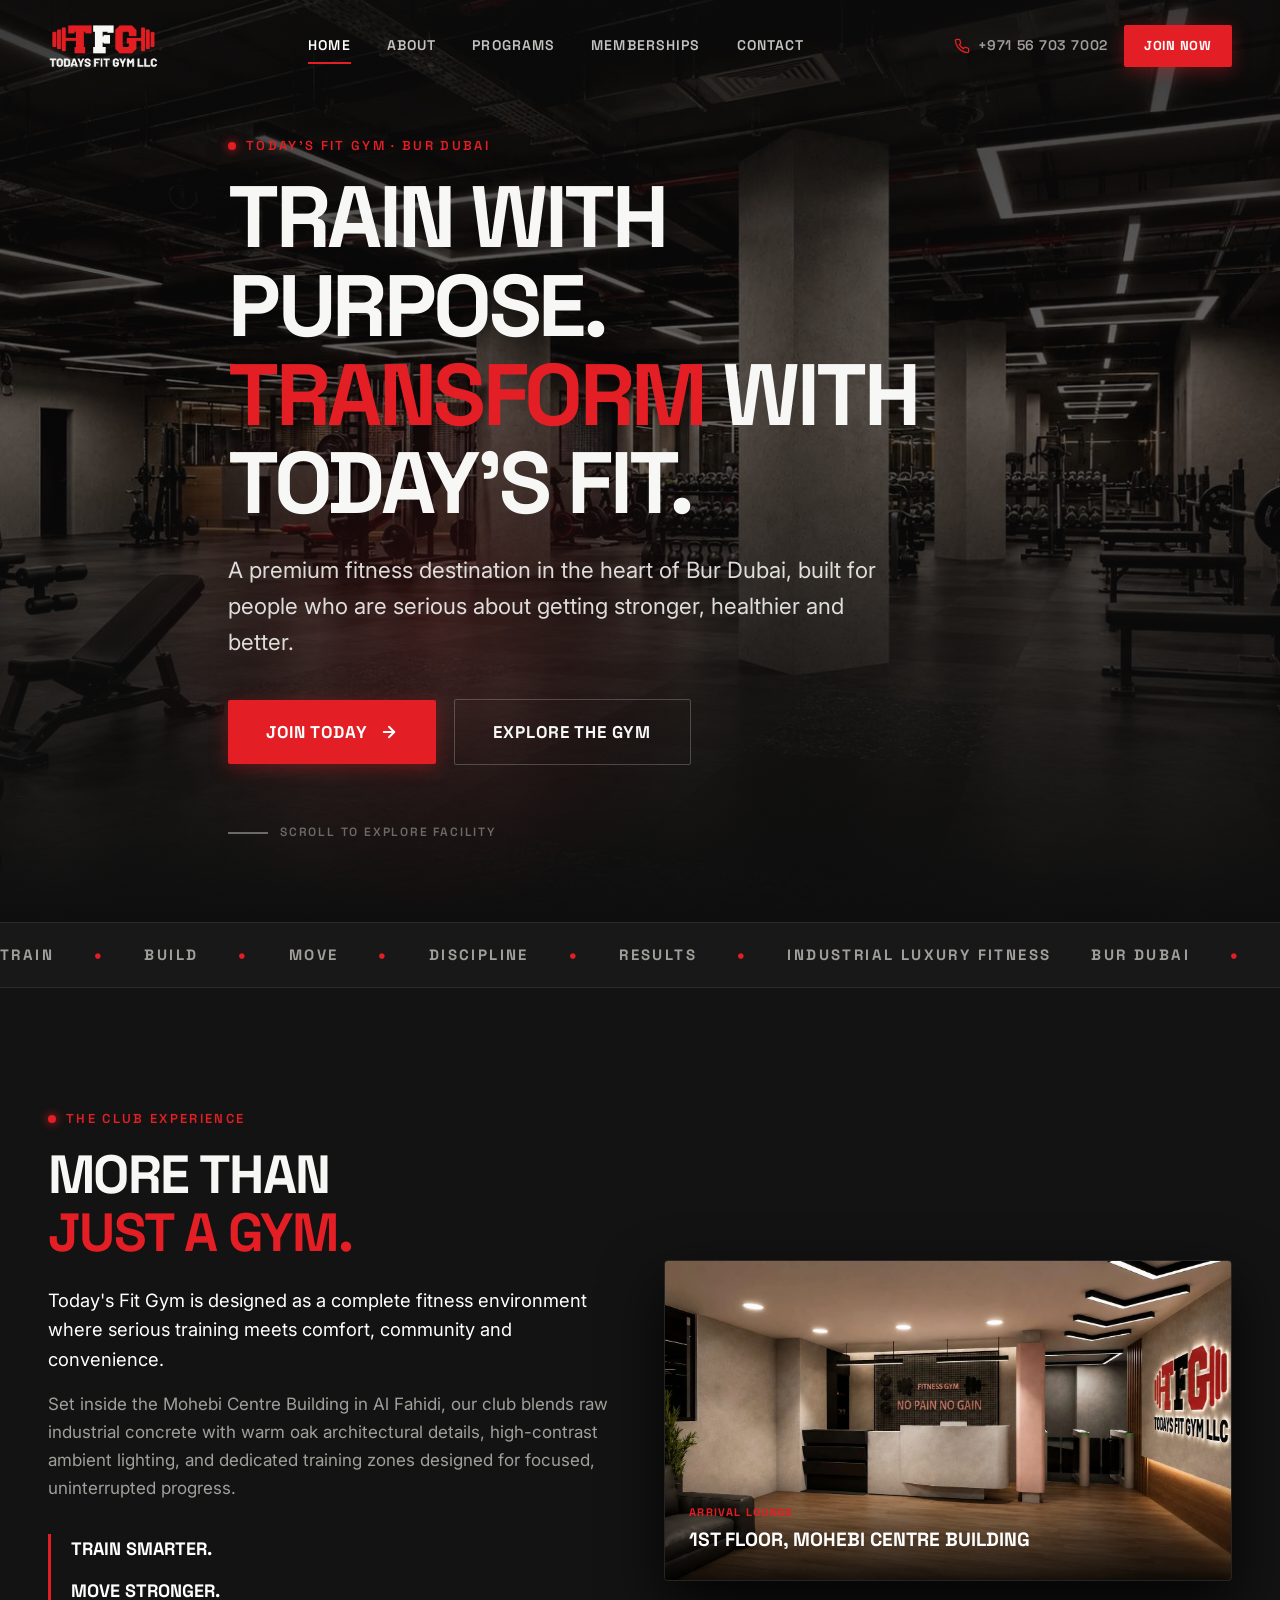
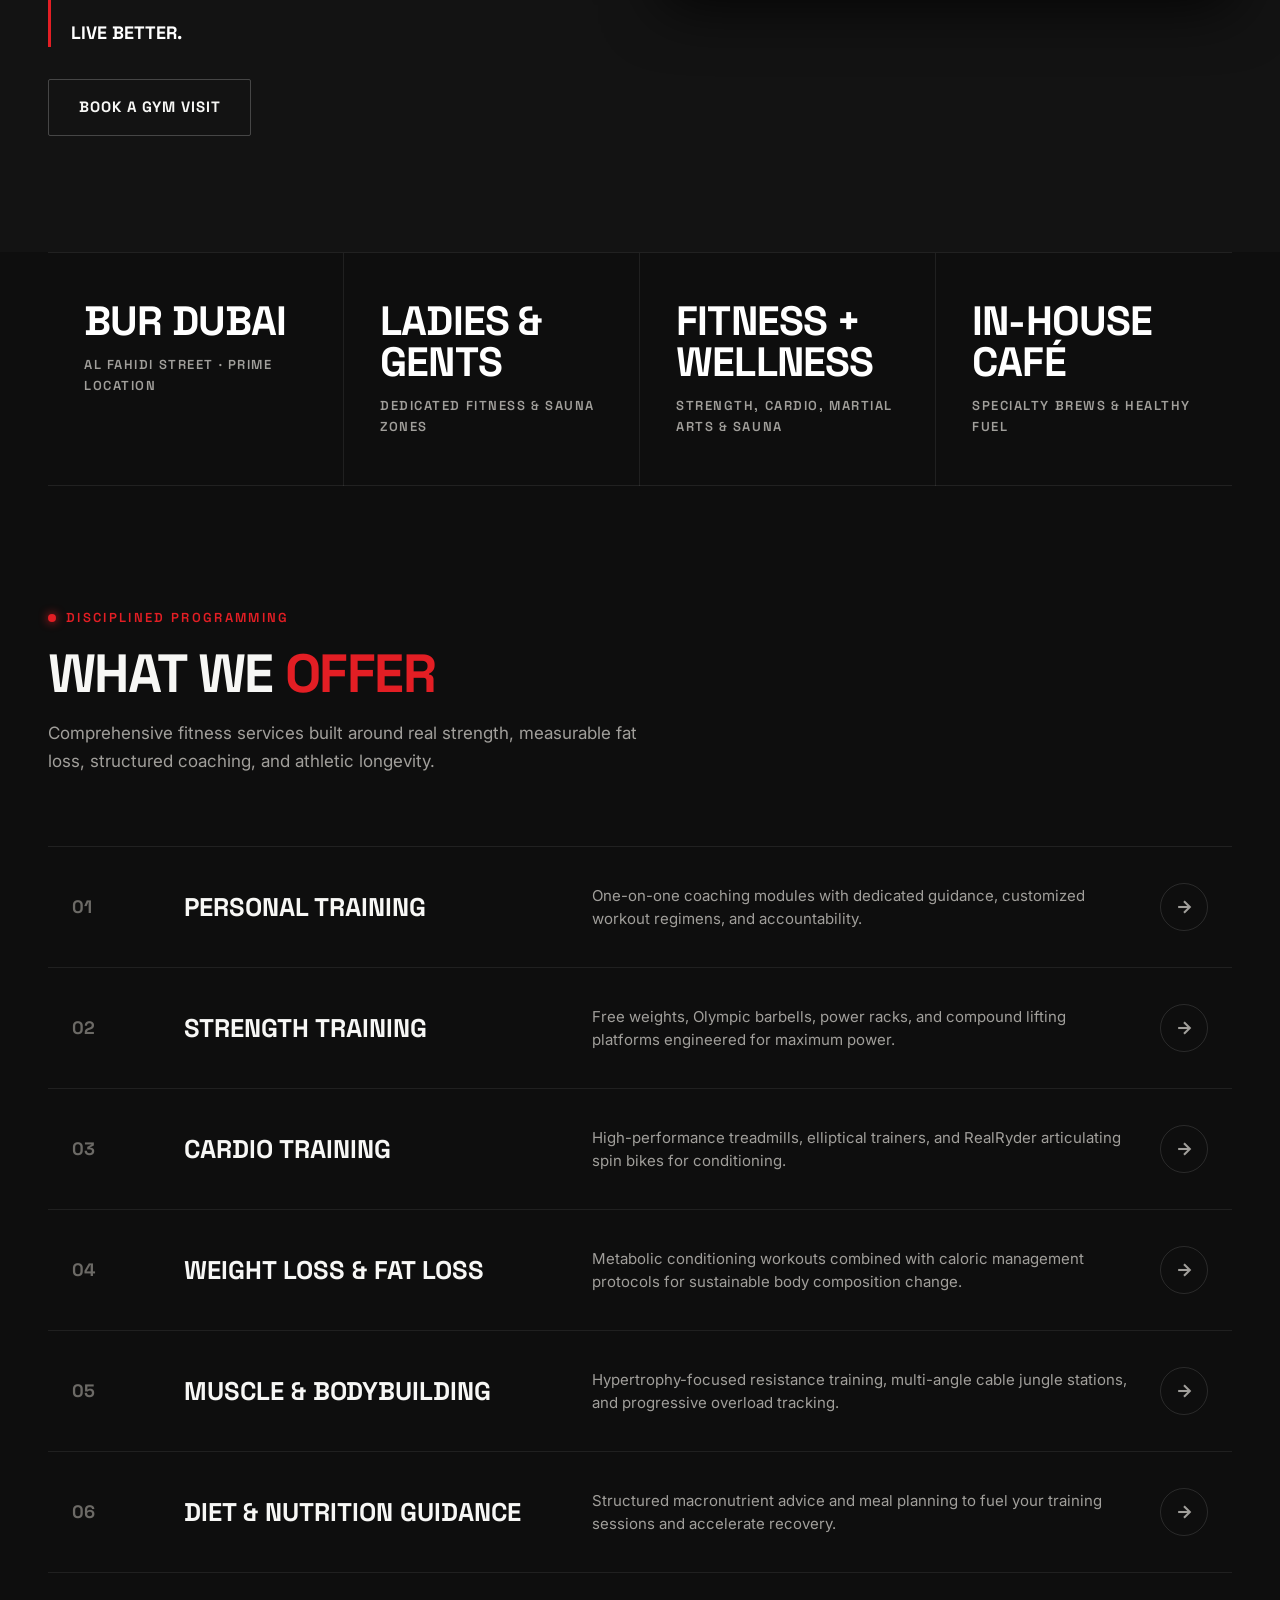
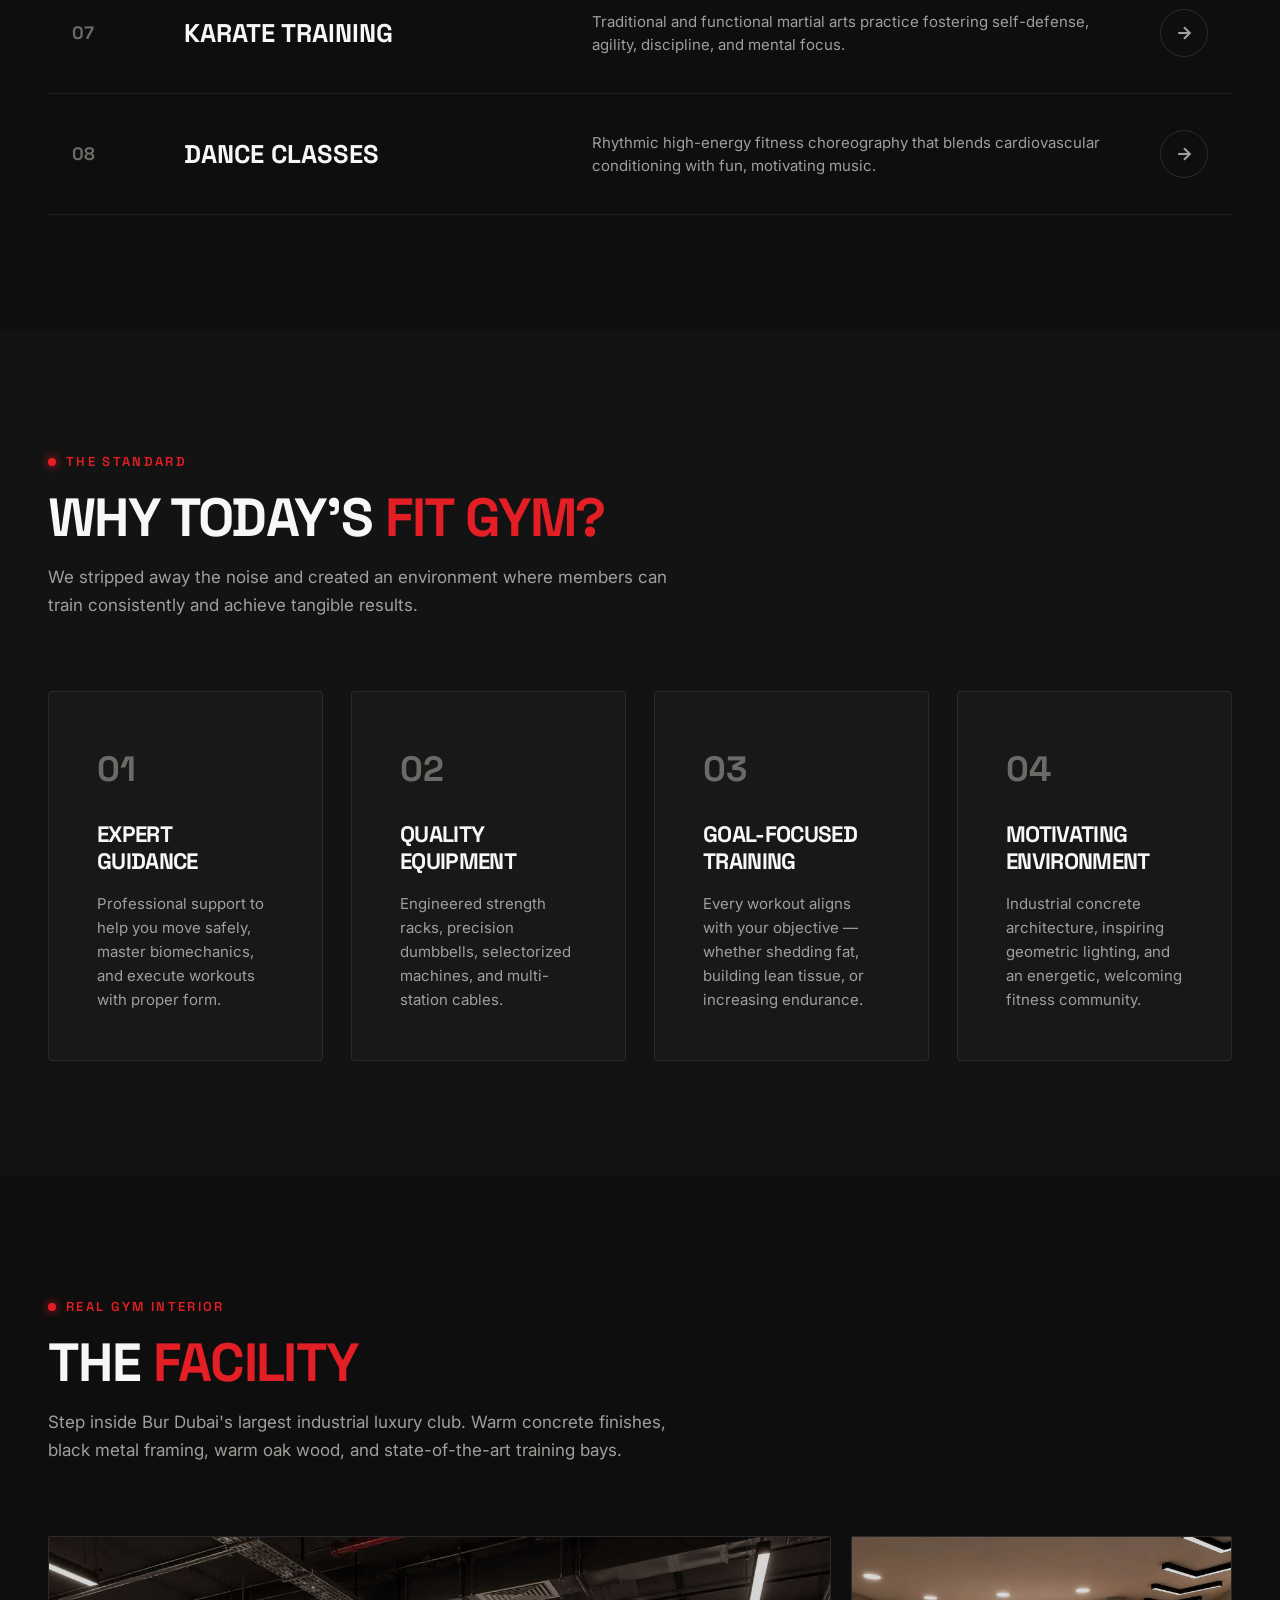
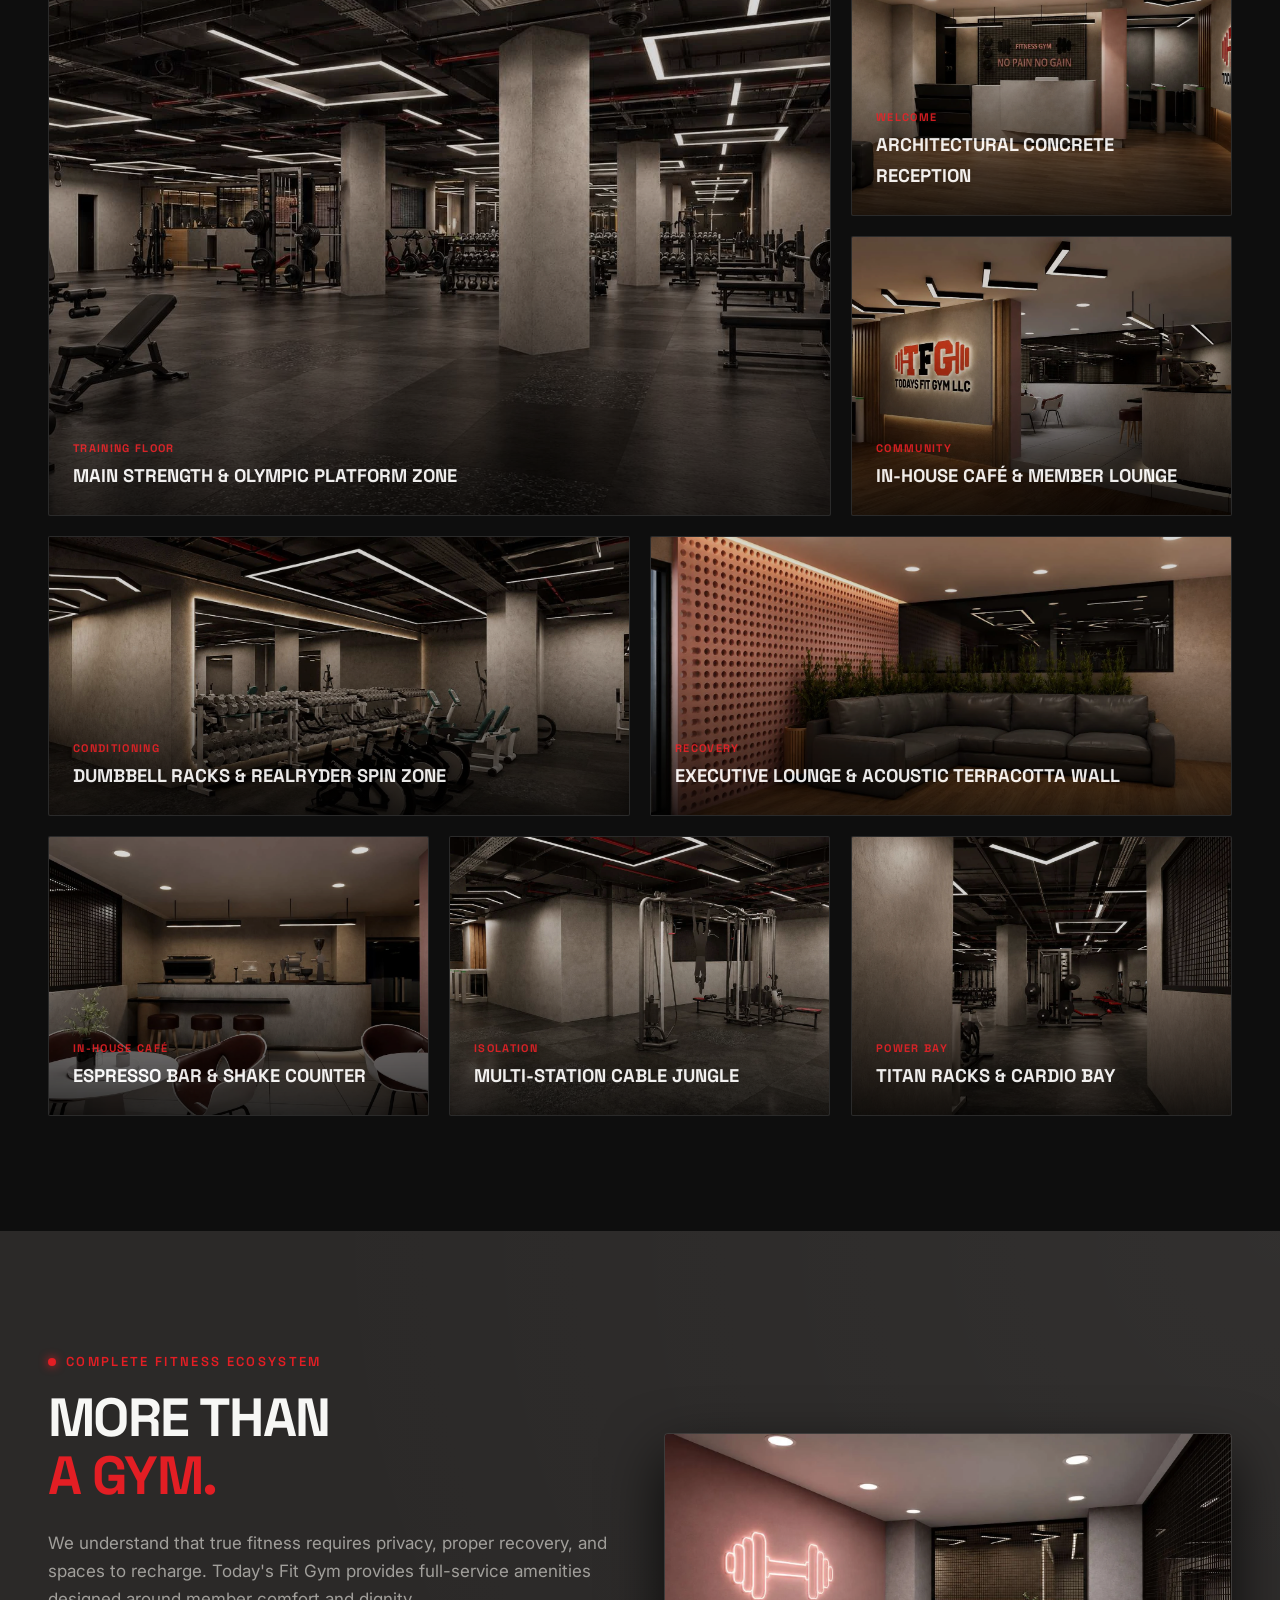
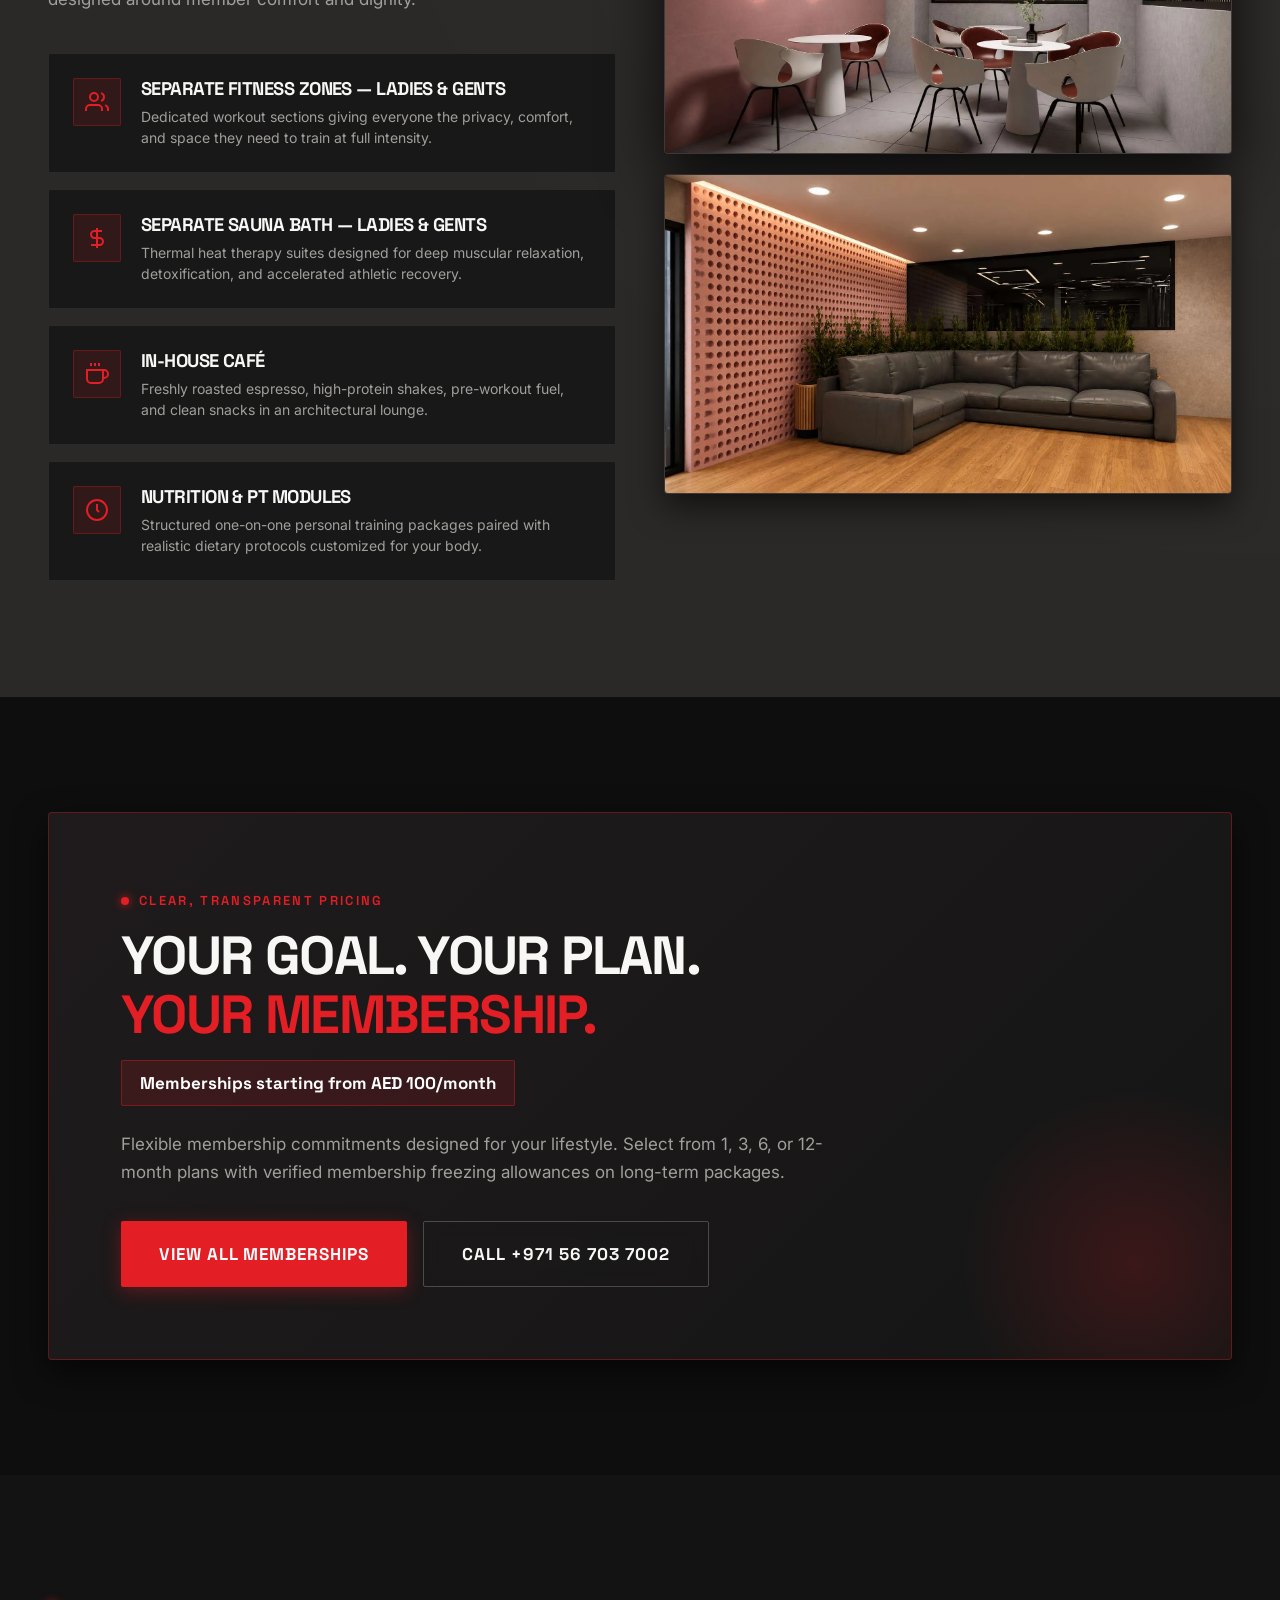
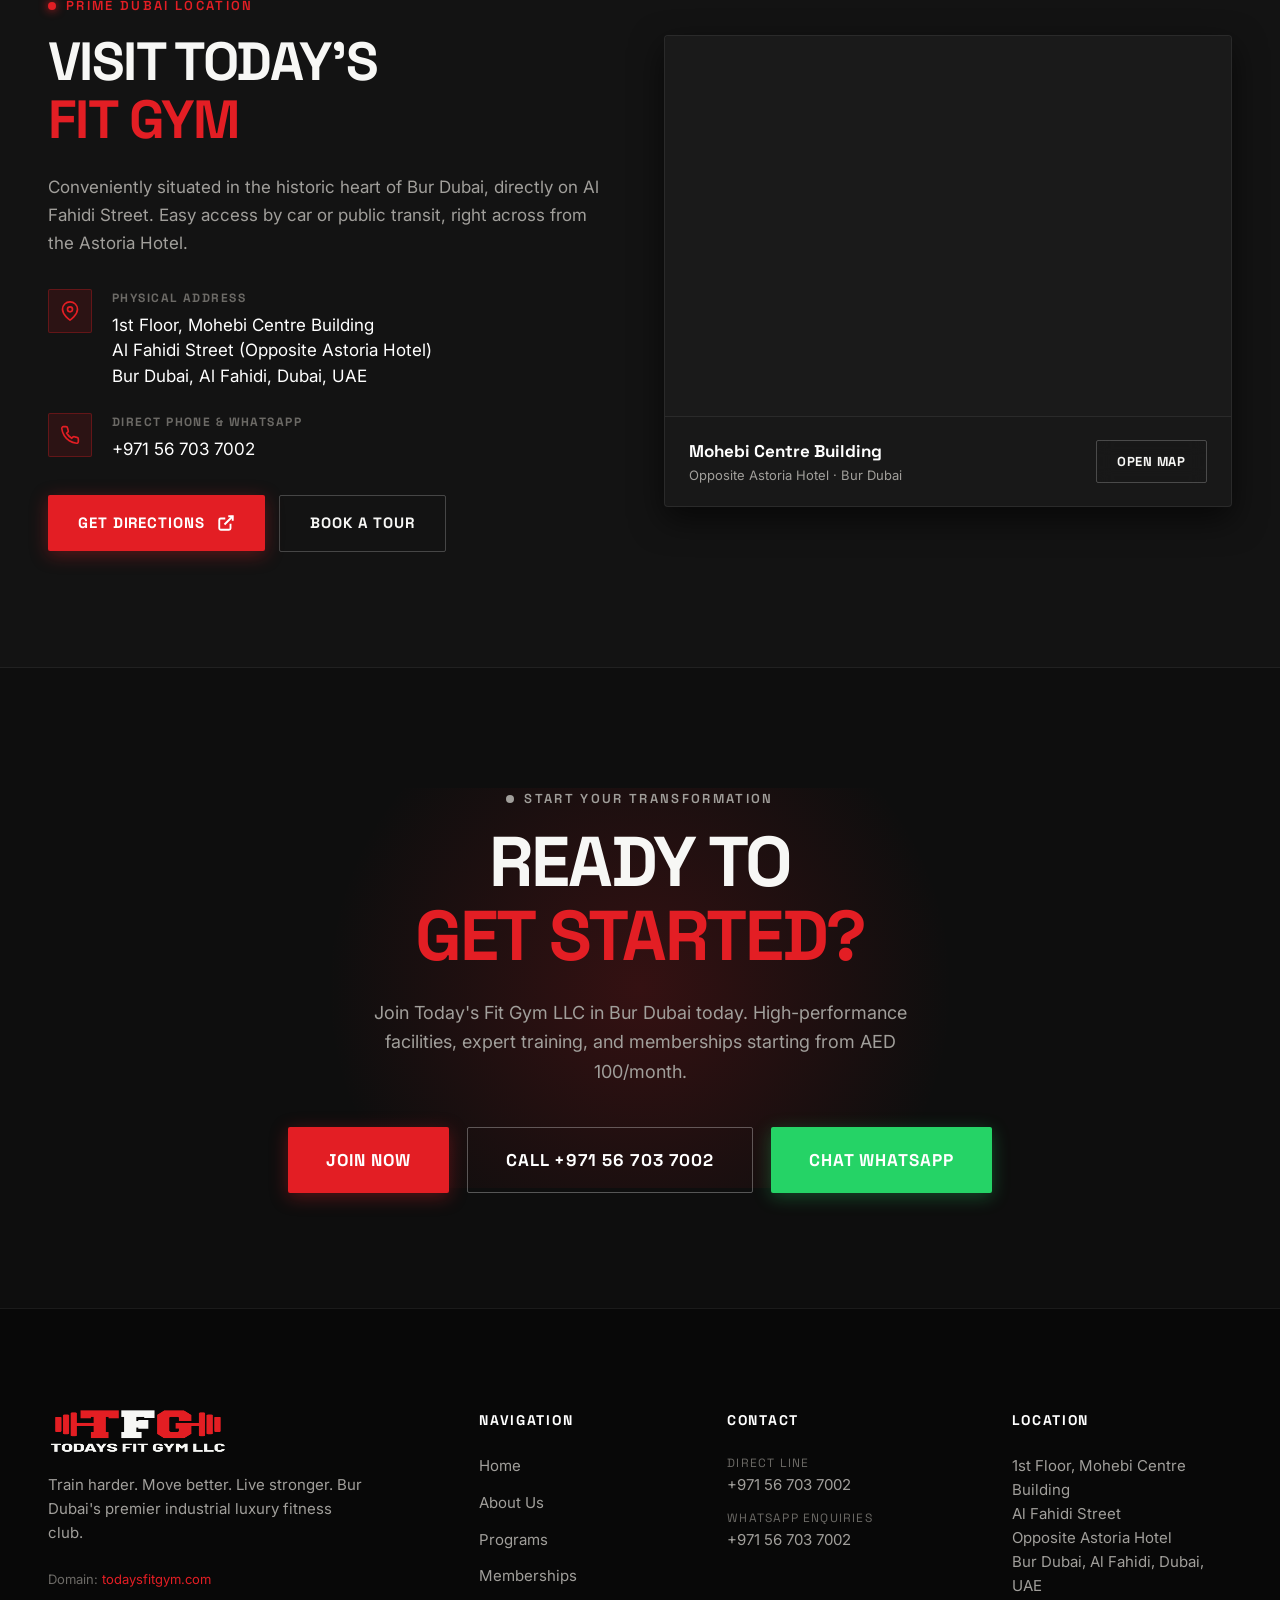
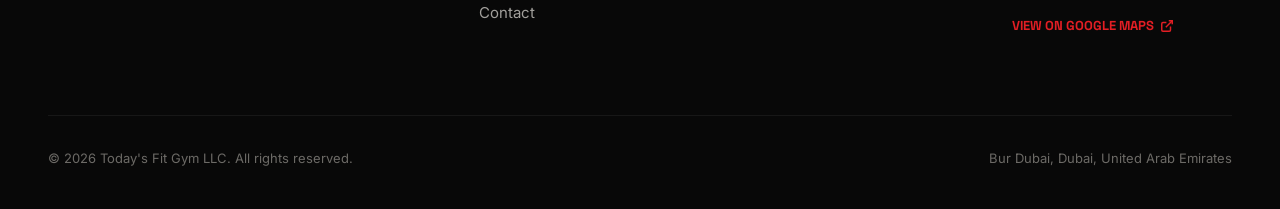
==== index.html @ e0a1a0b1 "feat(branding): update favicon and touch icons with crisp white background" ====
<!DOCTYPE html>
<html lang="en">
<head>
  <meta charset="UTF-8">
  <meta name="viewport" content="width=device-width, initial-scale=1.0">
  <title>Today's Fit Gym | Industrial Luxury Fitness in Bur Dubai, UAE</title>
  <meta name="description" content="Experience industrial luxury fitness at Today's Fit Gym LLC in Bur Dubai. Spacious training floor, separate ladies and gents zones, sauna, in-house café, and personal training. Memberships from AED 100/mo.">
  <meta name="keywords" content="Today's Fit Gym, gym in Bur Dubai, gym in Al Fahidi, fitness center Bur Dubai, gym near Astoria Hotel, personal training Bur Dubai, ladies gym Bur Dubai, fitness club Dubai">
  <link rel="canonical" href="https://todaysfitgym.com/">

  <!-- Open Graph / Social Meta -->
  <meta property="og:type" content="website">
  <meta property="og:url" content="https://todaysfitgym.com/">
  <meta property="og:title" content="Today's Fit Gym LLC | Industrial Luxury Fitness in Bur Dubai">
  <meta property="og:description" content="Bur Dubai's premier fitness destination. Separate ladies & gents zones, sauna bath, in-house café, expert training, and world-class equipment.">
  <meta property="og:image" content="https://todaysfitgym.com/assets/images/interior/gym_floor_main.webp">

  <!-- Twitter Meta -->
  <meta name="twitter:card" content="summary_large_image">
  <meta name="twitter:title" content="Today's Fit Gym LLC | Bur Dubai">
  <meta name="twitter:description" content="Industrial luxury fitness in the heart of Bur Dubai. Train smarter, move stronger, live better.">
  <meta name="twitter:image" content="https://todaysfitgym.com/assets/images/interior/gym_floor_main.webp">

  <!-- Favicon -->
  <link rel="icon" type="image/png" sizes="32x32" href="assets/logo/favicon-32x32.png">
  <link rel="icon" type="image/png" sizes="16x16" href="assets/logo/favicon-16x16.png">
  <link rel="icon" type="image/x-icon" href="favicon.ico">
  <link rel="apple-touch-icon" sizes="180x180" href="assets/logo/apple-touch-icon.png">

  <!-- Google Fonts: Space Grotesk & Inter -->
  <link rel="preconnect" href="https://fonts.googleapis.com">
  <link rel="preconnect" href="https://fonts.gstatic.com" crossorigin>
  <link href="https://fonts.googleapis.com/css2?family=Inter:wght@300;400;500;600;700&family=Space+Grotesk:wght@500;600;700;800&display=swap" rel="stylesheet">

  <!-- Stylesheet -->
  <link rel="stylesheet" href="css/style.css">

  <!-- LocalBusiness Schema -->
  <script type="application/ld+json">
  {
    "@context": "https://schema.org",
    "@type": "ExerciseGym",
    "name": "Today's Fit Gym LLC",
    "image": "https://todaysfitgym.com/assets/images/interior/gym_floor_main.webp",
    "url": "https://todaysfitgym.com",
    "telephone": "+971567037002",
    "priceRange": "AED 100 - AED 1260",
    "address": {
      "@type": "PostalAddress",
      "streetAddress": "1st Floor, Mohebi Centre Building, Al Fahidi Street, Opposite Astoria Hotel",
      "addressLocality": "Bur Dubai, Al Fahidi",
      "addressRegion": "Dubai",
      "addressCountry": "AE"
    },
    "geo": {
      "@type": "GeoCoordinates",
      "latitude": 25.2605,
      "longitude": 55.2974
    },
    "hasMap": "https://maps.app.goo.gl/y8bzJLqmvyBBq5va6?g_st=iw"
  }
  </script>
</head>
<body>

  <!-- =========================================================================
       GLOBAL HEADER
       ========================================================================= -->
  <header class="site-header" id="siteHeader">
    <div class="container header-inner">
      <!-- Brand Logo -->
      <a href="index.html" class="brand-logo" aria-label="Today's Fit Gym Home">
        <img src="assets/logo/tfg-logo-white.webp" alt="Today's Fit Gym LLC" width="180" height="72">
      </a>

      <!-- Desktop Navigation -->
      <nav class="nav-menu" aria-label="Main Navigation">
        <a href="index.html" class="nav-link active">Home</a>
        <a href="about.html" class="nav-link">About</a>
        <a href="programs.html" class="nav-link">Programs</a>
        <a href="memberships.html" class="nav-link">Memberships</a>
        <a href="contact.html" class="nav-link">Contact</a>
      </nav>

      <!-- Header Actions -->
      <div class="header-actions">
        <a href="tel:+971567037002" class="header-phone-link" aria-label="Call Today's Fit Gym">
          <svg viewBox="0 0 24 24" fill="none" stroke="currentColor" stroke-width="2" stroke-linecap="round" stroke-linejoin="round">
            <path d="M22 16.92v3a2 2 0 0 1-2.18 2 19.79 19.79 0 0 1-8.63-3.07 19.5 19.5 0 0 1-6-6 19.79 19.79 0 0 1-3.07-8.67A2 2 0 0 1 4.11 2h3a2 2 0 0 1 2 1.72 12.84 12.84 0 0 0 .7 2.81 2 2 0 0 1-.45 2.11L8.09 9.91a16 16 0 0 0 6 6l1.27-1.27a2 2 0 0 1 2.11-.45 12.84 12.84 0 0 0 2.81.7A2 2 0 0 1 22 16.92z"/>
          </svg>
          <span>+971 56 703 7002</span>
        </a>
        <button type="button" class="btn btn-primary btn-sm" data-open-join>Join Now</button>
        <button type="button" class="menu-toggle" aria-label="Toggle navigation menu" aria-expanded="false">
          <span></span>
          <span></span>
          <span></span>
        </button>
      </div>
    </div>
  </header>

  <!-- =========================================================================
       MOBILE DRAWER
       ========================================================================= -->
  <div class="mobile-drawer" id="mobileDrawer">
    <div class="mobile-nav-list">
      <a href="index.html" class="mobile-nav-link active">
        <span>Home</span>
        <span class="num">01</span>
      </a>
      <a href="about.html" class="mobile-nav-link">
        <span>About</span>
        <span class="num">02</span>
      </a>
      <a href="programs.html" class="mobile-nav-link">
        <span>Programs</span>
        <span class="num">03</span>
      </a>
      <a href="memberships.html" class="mobile-nav-link">
        <span>Memberships</span>
        <span class="num">04</span>
      </a>
      <a href="contact.html" class="mobile-nav-link">
        <span>Contact</span>
        <span class="num">05</span>
      </a>
    </div>
    <div class="mobile-drawer-footer">
      <button type="button" class="btn btn-primary" data-open-join style="width: 100%;">Join Now</button>
      <a href="tel:+971567037002" class="btn btn-secondary" style="width: 100%;">Call +971 56 703 7002</a>
      <a href="https://wa.me/971567037002?text=Hello%20Today's%20Fit%20Gym%2C%20I%20would%20like%20to%20know%20more%20about%20your%20memberships." target="_blank" rel="noopener" class="btn btn-whatsapp" style="width: 100%;">Chat on WhatsApp</a>
    </div>
  </div>

  <main>
    <!-- =======================================================================
         SECTION 1: HERO
         ======================================================================= -->
    <section class="hero" id="hero">
      <div class="hero-bg">
        <img src="assets/images/interior/gym_floor_main.webp" alt="Today's Fit Gym Interior Floor with Olympic Racks and Geometric Chandelier Lighting" width="1672" height="941" fetchpriority="high">
      </div>
      <div class="hero-overlay"></div>
      <div class="hero-radial-glow"></div>

      <div class="container hero-content">
        <div class="eyebrow reveal">Today's Fit Gym · Bur Dubai</div>
        <h1 class="hero-headline reveal reveal-delay-1">
          Train With Purpose.<br>
          <span class="text-red">Transform</span> With Today's Fit.
        </h1>
        <p class="hero-subtitle reveal reveal-delay-2">
          A premium fitness destination in the heart of Bur Dubai, built for people who are serious about getting stronger, healthier and better.
        </p>
        <div class="hero-actions reveal reveal-delay-3">
          <button type="button" class="btn btn-primary btn-lg" data-open-join>
            <span>Join Today</span>
            <svg viewBox="0 0 24 24" fill="none" stroke="currentColor" stroke-width="2.5" stroke-linecap="round" stroke-linejoin="round">
              <line x1="5" y1="12" x2="19" y2="12"></line>
              <polyline points="12 5 19 12 12 19"></polyline>
            </svg>
          </button>
          <a href="#facility" class="btn btn-secondary btn-lg">
            <span>Explore The Gym</span>
          </a>
        </div>
        <div class="hero-scroll-indicator reveal reveal-delay-4">
          <div class="scroll-line"></div>
          <span>Scroll to explore facility</span>
        </div>
      </div>
    </section>

    <!-- Marquee Ticker -->
    <div class="marquee-ribbon" aria-hidden="true">
      <div class="marquee-track">
        <div class="marquee-item">Train <span class="bullet">•</span> Build <span class="bullet">•</span> Move <span class="bullet">•</span> Discipline <span class="bullet">•</span> Results <span class="bullet">•</span> Industrial Luxury Fitness</div>
        <div class="marquee-item">Bur Dubai <span class="bullet">•</span> Dedicated Ladies & Gents Zones <span class="bullet">•</span> Sauna Bath <span class="bullet">•</span> In-House Café <span class="bullet">•</span> Personal Training</div>
        <div class="marquee-item">Train <span class="bullet">•</span> Build <span class="bullet">•</span> Move <span class="bullet">•</span> Discipline <span class="bullet">•</span> Results <span class="bullet">•</span> Industrial Luxury Fitness</div>
        <div class="marquee-item">Bur Dubai <span class="bullet">•</span> Dedicated Ladies & Gents Zones <span class="bullet">•</span> Sauna Bath <span class="bullet">•</span> In-House Café <span class="bullet">•</span> Personal Training</div>
      </div>
    </div>

    <!-- =======================================================================
         SECTION 2: INTRO / BRAND STATEMENT
         ======================================================================= -->
    <section class="section section-bg-alt" id="brand-statement">
      <div class="container">
        <div class="grid-2" style="align-items: center;">
          <div class="reveal">
            <div class="eyebrow">The Club Experience</div>
            <h2>More Than <br><span class="text-red">Just A Gym.</span></h2>
            <p style="font-size: 1.15rem; color: #ffffff; margin: 1.5rem 0 1rem; line-height: 1.6;">
              Today's Fit Gym is designed as a complete fitness environment where serious training meets comfort, community and convenience.
            </p>
            <p style="margin-bottom: 2rem;">
              Set inside the Mohebi Centre Building in Al Fahidi, our club blends raw industrial concrete with warm oak architectural details, high-contrast ambient lighting, and dedicated training zones designed for focused, uninterrupted progress.
            </p>
            <div style="display: flex; flex-direction: column; gap: 12px; border-left: 3px solid var(--color-brand-red); padding-left: 20px; margin-bottom: 2rem;">
              <span style="font-family: var(--font-display); font-size: 1.125rem; font-weight: 700; color: #ffffff; text-transform: uppercase;">Train Smarter.</span>
              <span style="font-family: var(--font-display); font-size: 1.125rem; font-weight: 700; color: #ffffff; text-transform: uppercase;">Move Stronger.</span>
              <span style="font-family: var(--font-display); font-size: 1.125rem; font-weight: 700; color: #ffffff; text-transform: uppercase;">Live Better.</span>
            </div>
            <button type="button" class="btn btn-secondary" data-open-visit>Book A Gym Visit</button>
          </div>

          <div class="reveal reveal-delay-2" style="position: relative;">
            <div style="position: relative; border-radius: var(--radius-sm); overflow: hidden; border: var(--border-subtle); box-shadow: var(--shadow-lg);">
              <img src="assets/images/interior/reception.webp" alt="Today's Fit Gym Reception and Welcoming Turnstiles" width="1672" height="941" loading="lazy">
              <div style="position: absolute; bottom: 0; left: 0; right: 0; padding: 24px; background: linear-gradient(to top, rgba(0,0,0,0.85), transparent);">
                <span class="gallery-tag">Arrival Lounge</span>
                <div style="font-family: var(--font-display); font-size: 1.2rem; font-weight: 700; text-transform: uppercase; color: #ffffff;">1st Floor, Mohebi Centre Building</div>
              </div>
            </div>
          </div>
        </div>
      </div>
    </section>

    <!-- =======================================================================
         SECTION 3: QUICK STATS (FACTUAL & VERIFIED)
         ======================================================================= -->
    <section class="section" style="padding-top: 0; padding-bottom: 0;">
      <div class="container">
        <div class="stats-grid">
          <div class="stat-item reveal">
            <div class="stat-number">BUR DUBAI</div>
            <div class="stat-label">Al Fahidi Street · Prime Location</div>
          </div>
          <div class="stat-item reveal reveal-delay-1">
            <div class="stat-number">LADIES &amp; GENTS</div>
            <div class="stat-label">Dedicated Fitness &amp; Sauna Zones</div>
          </div>
          <div class="stat-item reveal reveal-delay-2">
            <div class="stat-number">FITNESS + WELLNESS</div>
            <div class="stat-label">Strength, Cardio, Martial Arts &amp; Sauna</div>
          </div>
          <div class="stat-item reveal reveal-delay-3">
            <div class="stat-number">IN-HOUSE CAFÉ</div>
            <div class="stat-label">Specialty Brews &amp; Healthy Fuel</div>
          </div>
        </div>
      </div>
    </section>

    <!-- =======================================================================
         SECTION 4: WHAT WE OFFER (PROGRAMS / SERVICES)
         ======================================================================= -->
    <section class="section" id="programs">
      <div class="container">
        <div class="section-header reveal">
          <div class="eyebrow">Disciplined Programming</div>
          <h2>What We <span class="text-red">Offer</span></h2>
          <p class="section-subtitle">Comprehensive fitness services built around real strength, measurable fat loss, structured coaching, and athletic longevity.</p>
        </div>

        <div class="offer-list">
          <!-- 01 Personal Training -->
          <a href="programs.html#pt" class="offer-card reveal">
            <span class="offer-num">01</span>
            <div class="offer-title">Personal Training</div>
            <div class="offer-desc">One-on-one coaching modules with dedicated guidance, customized workout regimens, and accountability.</div>
            <div class="offer-arrow" aria-hidden="true">
              <svg width="20" height="20" viewBox="0 0 24 24" fill="none" stroke="currentColor" stroke-width="2.5">
                <line x1="5" y1="12" x2="19" y2="12"></line>
                <polyline points="12 5 19 12 12 19"></polyline>
              </svg>
            </div>
          </a>

          <!-- 02 Strength Training -->
          <a href="programs.html#strength" class="offer-card reveal reveal-delay-1">
            <span class="offer-num">02</span>
            <div class="offer-title">Strength Training</div>
            <div class="offer-desc">Free weights, Olympic barbells, power racks, and compound lifting platforms engineered for maximum power.</div>
            <div class="offer-arrow" aria-hidden="true">
              <svg width="20" height="20" viewBox="0 0 24 24" fill="none" stroke="currentColor" stroke-width="2.5">
                <line x1="5" y1="12" x2="19" y2="12"></line>
                <polyline points="12 5 19 12 12 19"></polyline>
              </svg>
            </div>
          </a>

          <!-- 03 Cardio Training -->
          <a href="programs.html#cardio" class="offer-card reveal reveal-delay-2">
            <span class="offer-num">03</span>
            <div class="offer-title">Cardio Training</div>
            <div class="offer-desc">High-performance treadmills, elliptical trainers, and RealRyder articulating spin bikes for conditioning.</div>
            <div class="offer-arrow" aria-hidden="true">
              <svg width="20" height="20" viewBox="0 0 24 24" fill="none" stroke="currentColor" stroke-width="2.5">
                <line x1="5" y1="12" x2="19" y2="12"></line>
                <polyline points="12 5 19 12 12 19"></polyline>
              </svg>
            </div>
          </a>

          <!-- 04 Weight Loss & Fat Loss -->
          <a href="programs.html#weightloss" class="offer-card reveal">
            <span class="offer-num">04</span>
            <div class="offer-title">Weight Loss &amp; Fat Loss</div>
            <div class="offer-desc">Metabolic conditioning workouts combined with caloric management protocols for sustainable body composition change.</div>
            <div class="offer-arrow" aria-hidden="true">
              <svg width="20" height="20" viewBox="0 0 24 24" fill="none" stroke="currentColor" stroke-width="2.5">
                <line x1="5" y1="12" x2="19" y2="12"></line>
                <polyline points="12 5 19 12 12 19"></polyline>
              </svg>
            </div>
          </a>

          <!-- 05 Muscle & Bodybuilding -->
          <a href="programs.html#muscle" class="offer-card reveal reveal-delay-1">
            <span class="offer-num">05</span>
            <div class="offer-title">Muscle &amp; Bodybuilding</div>
            <div class="offer-desc">Hypertrophy-focused resistance training, multi-angle cable jungle stations, and progressive overload tracking.</div>
            <div class="offer-arrow" aria-hidden="true">
              <svg width="20" height="20" viewBox="0 0 24 24" fill="none" stroke="currentColor" stroke-width="2.5">
                <line x1="5" y1="12" x2="19" y2="12"></line>
                <polyline points="12 5 19 12 12 19"></polyline>
              </svg>
            </div>
          </a>

          <!-- 06 Diet & Nutrition Guidance -->
          <a href="programs.html#nutrition" class="offer-card reveal reveal-delay-2">
            <span class="offer-num">06</span>
            <div class="offer-title">Diet &amp; Nutrition Guidance</div>
            <div class="offer-desc">Structured macronutrient advice and meal planning to fuel your training sessions and accelerate recovery.</div>
            <div class="offer-arrow" aria-hidden="true">
              <svg width="20" height="20" viewBox="0 0 24 24" fill="none" stroke="currentColor" stroke-width="2.5">
                <line x1="5" y1="12" x2="19" y2="12"></line>
                <polyline points="12 5 19 12 12 19"></polyline>
              </svg>
            </div>
          </a>

          <!-- 07 Karate Training -->
          <a href="programs.html#karate" class="offer-card reveal">
            <span class="offer-num">07</span>
            <div class="offer-title">Karate Training</div>
            <div class="offer-desc">Traditional and functional martial arts practice fostering self-defense, agility, discipline, and mental focus.</div>
            <div class="offer-arrow" aria-hidden="true">
              <svg width="20" height="20" viewBox="0 0 24 24" fill="none" stroke="currentColor" stroke-width="2.5">
                <line x1="5" y1="12" x2="19" y2="12"></line>
                <polyline points="12 5 19 12 12 19"></polyline>
              </svg>
            </div>
          </a>

          <!-- 08 Dance Classes -->
          <a href="programs.html#dance" class="offer-card reveal reveal-delay-1">
            <span class="offer-num">08</span>
            <div class="offer-title">Dance Classes</div>
            <div class="offer-desc">Rhythmic high-energy fitness choreography that blends cardiovascular conditioning with fun, motivating music.</div>
            <div class="offer-arrow" aria-hidden="true">
              <svg width="20" height="20" viewBox="0 0 24 24" fill="none" stroke="currentColor" stroke-width="2.5">
                <line x1="5" y1="12" x2="19" y2="12"></line>
                <polyline points="12 5 19 12 12 19"></polyline>
              </svg>
            </div>
          </a>
        </div>
      </div>
    </section>

    <!-- =======================================================================
         SECTION 5: WHY TODAY'S FIT GYM (4 FEATURE BLOCKS)
         ======================================================================= -->
    <section class="section section-bg-alt" id="why-tfg">
      <div class="container">
        <div class="section-header reveal">
          <div class="eyebrow">The Standard</div>
          <h2>Why Today's <span class="text-red">Fit Gym?</span></h2>
          <p class="section-subtitle">We stripped away the noise and created an environment where members can train consistently and achieve tangible results.</p>
        </div>

        <div class="grid-4">
          <!-- 01 Expert Guidance -->
          <div class="feature-box reveal">
            <div>
              <div class="feature-num">01</div>
              <h3 class="feature-title">Expert Guidance</h3>
              <p class="feature-desc">Professional support to help you move safely, master biomechanics, and execute workouts with proper form.</p>
            </div>
          </div>

          <!-- 02 Quality Equipment -->
          <div class="feature-box reveal reveal-delay-1">
            <div>
              <div class="feature-num">02</div>
              <h3 class="feature-title">Quality Equipment</h3>
              <p class="feature-desc">Engineered strength racks, precision dumbbells, selectorized machines, and multi-station cables.</p>
            </div>
          </div>

          <!-- 03 Goal-Focused Training -->
          <div class="feature-box reveal reveal-delay-2">
            <div>
              <div class="feature-num">03</div>
              <h3 class="feature-title">Goal-Focused Training</h3>
              <p class="feature-desc">Every workout aligns with your objective — whether shedding fat, building lean tissue, or increasing endurance.</p>
            </div>
          </div>

          <!-- 04 Motivating Environment -->
          <div class="feature-box reveal reveal-delay-3">
            <div>
              <div class="feature-num">04</div>
              <h3 class="feature-title">Motivating Environment</h3>
              <p class="feature-desc">Industrial concrete architecture, inspiring geometric lighting, and an energetic, welcoming fitness community.</p>
            </div>
          </div>
        </div>
      </div>
    </section>

    <!-- =======================================================================
         SECTION 6: THE FACILITY (CINEMATIC GALLERY & LIGHTBOX)
         ======================================================================= -->
    <section class="section" id="facility">
      <div class="container">
        <div class="section-header reveal">
          <div class="eyebrow">Real Gym Interior</div>
          <h2>The <span class="text-red">Facility</span></h2>
          <p class="section-subtitle">Step inside Bur Dubai's largest industrial luxury club. Warm concrete finishes, black metal framing, warm oak wood, and state-of-the-art training bays.</p>
        </div>

        <!-- Asymmetrical Masonry Grid inspired by Flexora -->
        <div class="gallery-grid">
          <!-- 1: Main Floor (Large 8 cols, 2 rows) -->
          <div class="gallery-item gallery-col-8 gallery-row-2 reveal" data-full="assets/images/interior/gym_floor_main.webp">
            <img src="assets/images/interior/gym_floor_main.webp" alt="Main Strength Floor with Olympic Power Racks" width="1672" height="941" loading="lazy">
            <div class="gallery-overlay">
              <span class="gallery-tag">Training Floor</span>
              <div class="gallery-title">Main Strength &amp; Olympic Platform Zone</div>
            </div>
          </div>

          <!-- 2: Reception (4 cols, 1 row) -->
          <div class="gallery-item gallery-col-4 reveal reveal-delay-1" data-full="assets/images/interior/reception.webp">
            <img src="assets/images/interior/reception.webp" alt="Curved Concrete Reception & Turnstiles" width="1672" height="941" loading="lazy">
            <div class="gallery-overlay">
              <span class="gallery-tag">Welcome</span>
              <div class="gallery-title">Architectural Concrete Reception</div>
            </div>
          </div>

          <!-- 3: Café Lounge (4 cols, 1 row) -->
          <div class="gallery-item gallery-col-4 reveal reveal-delay-2" data-full="assets/images/interior/cafe_lounge.webp">
            <img src="assets/images/interior/cafe_lounge.webp" alt="In-House Café & Backlit Brand Wall" width="1672" height="941" loading="lazy">
            <div class="gallery-overlay">
              <span class="gallery-tag">Community</span>
              <div class="gallery-title">In-House Café &amp; Member Lounge</div>
            </div>
          </div>

          <!-- 4: Free Weights & Spin (6 cols, 1 row) -->
          <div class="gallery-item gallery-col-6 reveal" data-full="assets/images/interior/weights_spin.webp">
            <img src="assets/images/interior/weights_spin.webp" alt="Free Weights and Spin Bike Zone" width="1672" height="941" loading="lazy">
            <div class="gallery-overlay">
              <span class="gallery-tag">Conditioning</span>
              <div class="gallery-title">Dumbbell Racks &amp; RealRyder Spin Zone</div>
            </div>
          </div>

          <!-- 5: Member Lounge (6 cols, 1 row) -->
          <div class="gallery-item gallery-col-6 reveal reveal-delay-1" data-full="assets/images/interior/member_lounge.webp">
            <img src="assets/images/interior/member_lounge.webp" alt="Member Lounge with Acoustic Rose Wall" width="1672" height="941" loading="lazy">
            <div class="gallery-overlay">
              <span class="gallery-tag">Recovery</span>
              <div class="gallery-title">Executive Lounge &amp; Acoustic Terracotta Wall</div>
            </div>
          </div>

          <!-- 6: Café Bar (4 cols, 1 row) -->
          <div class="gallery-item gallery-col-4 reveal" data-full="assets/images/interior/cafe_bar.webp">
            <img src="assets/images/interior/cafe_bar.webp" alt="In-House Espresso Bar & Pre-Workout Station" width="1672" height="941" loading="lazy">
            <div class="gallery-overlay">
              <span class="gallery-tag">In-House Café</span>
              <div class="gallery-title">Espresso Bar &amp; Shake Counter</div>
            </div>
          </div>

          <!-- 7: Cable Station (4 cols, 1 row) -->
          <div class="gallery-item gallery-col-4 reveal reveal-delay-1" data-full="assets/images/interior/cable_jungle.webp">
            <img src="assets/images/interior/cable_jungle.webp" alt="Multi-Station Cable Jungle Gym" width="1672" height="941" loading="lazy">
            <div class="gallery-overlay">
              <span class="gallery-tag">Isolation</span>
              <div class="gallery-title">Multi-Station Cable Jungle</div>
            </div>
          </div>

          <!-- 8: Training Bay Corridor (4 cols, 1 row) -->
          <div class="gallery-item gallery-col-4 reveal reveal-delay-2" data-full="assets/images/interior/training_bay.webp">
            <img src="assets/images/interior/training_bay.webp" alt="Titan Power Rack & Cardio Bay" width="1672" height="941" loading="lazy">
            <div class="gallery-overlay">
              <span class="gallery-tag">Power Bay</span>
              <div class="gallery-title">Titan Racks &amp; Cardio Bay</div>
            </div>
          </div>
        </div>
      </div>
    </section>

    <!-- Facility Lightbox Modal -->
    <div class="lightbox" id="facilityLightbox" role="dialog" aria-modal="true" aria-label="Facility Photo Viewer">
      <div class="lightbox-content">
        <button type="button" class="lightbox-close" aria-label="Close Lightbox">&times;</button>
        <button type="button" class="lightbox-nav lightbox-prev" aria-label="Previous photo">&#10094;</button>
        <button type="button" class="lightbox-nav lightbox-next" aria-label="Next photo">&#10095;</button>
        <div class="lightbox-img-wrap">
          <img class="lightbox-img" src="" alt="">
        </div>
        <div class="lightbox-caption"></div>
      </div>
    </div>

    <!-- =======================================================================
         SECTION 7: MORE THAN A GYM (SPLIT AMENITIES)
         ======================================================================= -->
    <section class="section section-bg-concrete" id="amenities">
      <div class="container">
        <div class="grid-2" style="align-items: center;">
          <div class="reveal">
            <div class="eyebrow">Complete Fitness Ecosystem</div>
            <h2>More Than <br><span class="text-red">A Gym.</span></h2>
            <p style="margin: 1.5rem 0 2.5rem;">
              We understand that true fitness requires privacy, proper recovery, and spaces to recharge. Today's Fit Gym provides full-service amenities designed around member comfort and dignity.
            </p>

            <div style="display: flex; flex-direction: column; gap: 16px;">
              <!-- Separate Zones -->
              <div class="amenity-card">
                <div class="amenity-icon">
                  <svg viewBox="0 0 24 24" fill="none" stroke="currentColor" stroke-width="2">
                    <path d="M17 21v-2a4 4 0 0 0-4-4H5a4 4 0 0 0-4 4v2"></path>
                    <circle cx="9" cy="7" r="4"></circle>
                    <path d="M23 21v-2a4 4 0 0 0-3-3.87"></path>
                    <path d="M16 3.13a4 4 0 0 1 0 7.75"></path>
                  </svg>
                </div>
                <div>
                  <h3 class="amenity-title">Separate Fitness Zones — Ladies &amp; Gents</h3>
                  <p class="amenity-desc">Dedicated workout sections giving everyone the privacy, comfort, and space they need to train at full intensity.</p>
                </div>
              </div>

              <!-- Separate Sauna -->
              <div class="amenity-card">
                <div class="amenity-icon">
                  <svg viewBox="0 0 24 24" fill="none" stroke="currentColor" stroke-width="2">
                    <path d="M12 2v20M17 5H9.5a3.5 3.5 0 0 0 0 7h5a3.5 3.5 0 0 1 0 7H6"></path>
                  </svg>
                </div>
                <div>
                  <h3 class="amenity-title">Separate Sauna Bath — Ladies &amp; Gents</h3>
                  <p class="amenity-desc">Thermal heat therapy suites designed for deep muscular relaxation, detoxification, and accelerated athletic recovery.</p>
                </div>
              </div>

              <!-- In-House Cafe -->
              <div class="amenity-card">
                <div class="amenity-icon">
                  <svg viewBox="0 0 24 24" fill="none" stroke="currentColor" stroke-width="2">
                    <path d="M18 8h1a4 4 0 0 1 0 8h-1"></path>
                    <path d="M2 8h16v9a4 4 0 0 1-4 4H6a4 4 0 0 1-4-4V8z"></path>
                    <line x1="6" y1="1" x2="6" y2="4"></line>
                    <line x1="10" y1="1" x2="10" y2="4"></line>
                    <line x1="14" y1="1" x2="14" y2="4"></line>
                  </svg>
                </div>
                <div>
                  <h3 class="amenity-title">In-House Café</h3>
                  <p class="amenity-desc">Freshly roasted espresso, high-protein shakes, pre-workout fuel, and clean snacks in an architectural lounge.</p>
                </div>
              </div>

              <!-- Nutrition & PT -->
              <div class="amenity-card">
                <div class="amenity-icon">
                  <svg viewBox="0 0 24 24" fill="none" stroke="currentColor" stroke-width="2">
                    <circle cx="12" cy="12" r="10"></circle>
                    <polyline points="12 6 12 12 14 14"></polyline>
                  </svg>
                </div>
                <div>
                  <h3 class="amenity-title">Nutrition &amp; PT Modules</h3>
                  <p class="amenity-desc">Structured one-on-one personal training packages paired with realistic dietary protocols customized for your body.</p>
                </div>
              </div>
            </div>
          </div>

          <div class="reveal reveal-delay-2">
            <div style="border-radius: var(--radius-sm); overflow: hidden; border: var(--border-subtle); box-shadow: var(--shadow-lg);">
              <img src="assets/images/interior/cafe_seating.webp" alt="Today's Fit Gym Lounge with Neon Dumbbell Sign and Seating" width="1672" height="941" loading="lazy">
            </div>
            <div style="margin-top: 20px; border-radius: var(--radius-sm); overflow: hidden; border: var(--border-subtle); box-shadow: var(--shadow-md);">
              <img src="assets/images/interior/member_lounge.webp" alt="Member Lounge with Leather Sectional and Plant Wall" width="1672" height="941" loading="lazy">
            </div>
          </div>
        </div>
      </div>
    </section>

    <!-- =======================================================================
         SECTION 8: MEMBERSHIP TEASER
         ======================================================================= -->
    <section class="section" id="membership-teaser">
      <div class="container">
        <div style="background: linear-gradient(135deg, #1f1b1c 0%, #151515 100%); border: 1px solid rgba(227, 30, 36, 0.35); border-radius: var(--radius-sm); padding: clamp(40px, 6vw, 72px); position: relative; overflow: hidden; box-shadow: var(--shadow-md);">
          <div style="position: absolute; right: -80px; bottom: -80px; width: 350px; height: 350px; background: radial-gradient(circle, rgba(227,30,36,0.18) 0%, transparent 70%); pointer-events: none;"></div>

          <div style="max-width: 720px; position: relative; z-index: 2;">
            <div class="eyebrow">Clear, Transparent Pricing</div>
            <h2 style="margin-bottom: 1rem;">
              Your Goal. Your Plan.<br>
              <span class="text-red">Your Membership.</span>
            </h2>
            <div style="display: inline-block; background: rgba(227,30,36,0.15); border: 1px solid rgba(227,30,36,0.4); border-radius: var(--radius-xs); padding: 8px 18px; margin-bottom: 1.5rem;">
              <span style="font-family: var(--font-display); font-size: 1.0625rem; font-weight: 700; color: #ffffff;">Memberships starting from AED 100/month</span>
            </div>
            <p style="margin-bottom: 2.2rem; font-size: 1.0625rem;">
              Flexible membership commitments designed for your lifestyle. Select from 1, 3, 6, or 12-month plans with verified membership freezing allowances on long-term packages.
            </p>
            <div style="display: flex; gap: 16px; flex-wrap: wrap;">
              <a href="memberships.html" class="btn btn-primary btn-lg">View All Memberships</a>
              <a href="tel:+971567037002" class="btn btn-secondary btn-lg">Call +971 56 703 7002</a>
            </div>
          </div>
        </div>
      </div>
    </section>

    <!-- =======================================================================
         SECTION 9: LOCATION & VISITS
         ======================================================================= -->
    <section class="section section-bg-alt" id="location">
      <div class="container">
        <div class="grid-2" style="align-items: center;">
          <div class="reveal">
            <div class="eyebrow">Prime Dubai Location</div>
            <h2>Visit Today's <br><span class="text-red">Fit Gym</span></h2>
            <p style="margin: 1.5rem 0 2rem;">
              Conveniently situated in the historic heart of Bur Dubai, directly on Al Fahidi Street. Easy access by car or public transit, right across from the Astoria Hotel.
            </p>

            <div class="contact-item" style="margin-bottom: 24px;">
              <div class="contact-item-icon">
                <svg viewBox="0 0 24 24" fill="none" stroke="currentColor" stroke-width="2">
                  <path d="M21 10c0 7-9 13-9 13s-9-6-9-13a9 9 0 0 1 18 0z"></path>
                  <circle cx="12" cy="10" r="3"></circle>
                </svg>
              </div>
              <div>
                <div class="contact-item-label">Physical Address</div>
                <div class="contact-item-val">
                  1st Floor, Mohebi Centre Building<br>
                  Al Fahidi Street (Opposite Astoria Hotel)<br>
                  Bur Dubai, Al Fahidi, Dubai, UAE
                </div>
              </div>
            </div>

            <div class="contact-item" style="margin-bottom: 24px;">
              <div class="contact-item-icon">
                <svg viewBox="0 0 24 24" fill="none" stroke="currentColor" stroke-width="2">
                  <path d="M22 16.92v3a2 2 0 0 1-2.18 2 19.79 19.79 0 0 1-8.63-3.07 19.5 19.5 0 0 1-6-6 19.79 19.79 0 0 1-3.07-8.67A2 2 0 0 1 4.11 2h3a2 2 0 0 1 2 1.72 12.84 12.84 0 0 0 .7 2.81 2 2 0 0 1-.45 2.11L8.09 9.91a16 16 0 0 0 6 6l1.27-1.27a2 2 0 0 1 2.11-.45 12.84 12.84 0 0 0 2.81.7A2 2 0 0 1 22 16.92z"></path>
                </svg>
              </div>
              <div>
                <div class="contact-item-label">Direct Phone &amp; WhatsApp</div>
                <div class="contact-item-val">
                  <a href="tel:+971567037002" style="color: #ffffff;">+971 56 703 7002</a>
                </div>
              </div>
            </div>

            <div style="display: flex; gap: 14px; flex-wrap: wrap; margin-top: 2rem;">
              <a href="https://maps.app.goo.gl/y8bzJLqmvyBBq5va6?g_st=iw" target="_blank" rel="noopener" class="btn btn-primary">
                <span>Get Directions</span>
                <svg viewBox="0 0 24 24" fill="none" stroke="currentColor" stroke-width="2.5">
                  <path d="M18 13v6a2 2 0 0 1-2 2H5a2 2 0 0 1-2-2V8a2 2 0 0 1 2-2h6"></path>
                  <polyline points="15 3 21 3 21 9"></polyline>
                  <line x1="10" y1="14" x2="21" y2="3"></line>
                </svg>
              </a>
              <button type="button" class="btn btn-secondary" data-open-visit>Book A Tour</button>
            </div>
          </div>

          <!-- Map Preview Card -->
          <div class="reveal reveal-delay-2">
            <div style="background: var(--color-surface); border: var(--border-subtle); border-radius: var(--radius-sm); overflow: hidden; box-shadow: var(--shadow-md);">
              <div style="position: relative; height: 380px; width: 100%; background: #1a1a1a;">
                <iframe 
                  src="https://www.google.com/maps/embed?pb=!1m18!1m12!1m3!1d3608.214041775871!2d55.2974!3d25.2605!2m3!1f0!2f0!3f0!3m2!1i1024!2i768!4f13.1!3m3!1m2!1s0x3e5f433f4a34b2ab%3A0x13bb85fa6e5b0b2e!2sMohebi%20Centre%20Building!5e0!3m2!1sen!2sae!4v1710000000000!5m2!1sen!2sae" 
                  width="100%" 
                  height="100%" 
                  style="border:0; filter: grayscale(90%) invert(92%) contrast(85%);" 
                  allowfullscreen="" 
                  loading="lazy" 
                  referrerpolicy="no-referrer-when-downgrade"
                  title="Today's Fit Gym Location Map">
                </iframe>
              </div>
              <div style="padding: 20px 24px; display: flex; justify-content: space-between; align-items: center; border-top: var(--border-subtle);">
                <div>
                  <span style="font-family: var(--font-display); font-weight: 700; color: #ffffff;">Mohebi Centre Building</span>
                  <p style="font-size: 0.8125rem; margin: 0;">Opposite Astoria Hotel · Bur Dubai</p>
                </div>
                <a href="https://maps.app.goo.gl/y8bzJLqmvyBBq5va6?g_st=iw" target="_blank" rel="noopener" class="btn btn-sm btn-secondary">Open Map</a>
              </div>
            </div>
          </div>
        </div>
      </div>
    </section>

    <!-- =======================================================================
         SECTION 10: FINAL CTA
         ======================================================================= -->
    <section class="section cta-section">
      <div class="cta-glow-wrap"></div>
      <div class="container cta-box reveal">
        <div class="eyebrow eyebrow-light">Start Your Transformation</div>
        <h2 style="font-size: clamp(2.4rem, 5.5vw, 4.4rem); line-height: 1.05;">
          Ready To <br>
          <span class="text-red">Get Started?</span>
        </h2>
        <p style="font-size: 1.125rem; max-width: 580px; margin: 1.5rem auto 0; color: var(--color-text-muted);">
          Join Today's Fit Gym LLC in Bur Dubai today. High-performance facilities, expert training, and memberships starting from AED 100/month.
        </p>
        <div class="cta-actions">
          <button type="button" class="btn btn-primary btn-lg" data-open-join>Join Now</button>
          <a href="tel:+971567037002" class="btn btn-outline-white btn-lg">Call +971 56 703 7002</a>
          <a href="https://wa.me/971567037002?text=Hello%20Today's%20Fit%20Gym%2C%20I%20am%20ready%20to%20get%20started." target="_blank" rel="noopener" class="btn btn-whatsapp btn-lg">Chat WhatsApp</a>
        </div>
      </div>
    </section>
  </main>

  <!-- =========================================================================
       GLOBAL FOOTER
       ========================================================================= -->
  <footer class="site-footer">
    <div class="container">
      <div class="footer-top-grid">
        <!-- Brand & Vision -->
        <div class="footer-brand-col">
          <img src="assets/logo/tfg-logo-white.webp" alt="Today's Fit Gym LLC" width="180" height="72">
          <p class="footer-tagline">
            Train harder. Move better. Live stronger. Bur Dubai's premier industrial luxury fitness club.
          </p>
          <p style="font-size: 0.8125rem; color: var(--color-text-dim);">
            Domain: <a href="https://todaysfitgym.com" style="color: var(--color-brand-red);">todaysfitgym.com</a>
          </p>
        </div>

        <!-- Navigation Directory -->
        <div>
          <div class="footer-heading">Navigation</div>
          <div class="footer-nav-list">
            <a href="index.html" class="footer-nav-link">Home</a>
            <a href="about.html" class="footer-nav-link">About Us</a>
            <a href="programs.html" class="footer-nav-link">Programs</a>
            <a href="memberships.html" class="footer-nav-link">Memberships</a>
            <a href="contact.html" class="footer-nav-link">Contact</a>
          </div>
        </div>

        <!-- Contact Details -->
        <div>
          <div class="footer-heading">Contact</div>
          <div class="footer-contact-item">
            <div style="font-family: var(--font-display); font-size: 0.75rem; letter-spacing: 0.1em; color: var(--color-text-dim); text-transform: uppercase;">Direct Line</div>
            <a href="tel:+971567037002">+971 56 703 7002</a>
          </div>
          <div class="footer-contact-item">
            <div style="font-family: var(--font-display); font-size: 0.75rem; letter-spacing: 0.1em; color: var(--color-text-dim); text-transform: uppercase;">WhatsApp Enquiries</div>
            <a href="https://wa.me/971567037002" target="_blank" rel="noopener">+971 56 703 7002</a>
          </div>
        </div>

        <!-- Location -->
        <div>
          <div class="footer-heading">Location</div>
          <div class="footer-contact-item">
            1st Floor, Mohebi Centre Building<br>
            Al Fahidi Street<br>
            Opposite Astoria Hotel<br>
            Bur Dubai, Al Fahidi, Dubai, UAE
          </div>
          <div style="margin-top: 12px;">
            <a href="https://maps.app.goo.gl/y8bzJLqmvyBBq5va6?g_st=iw" target="_blank" rel="noopener" style="font-family: var(--font-display); font-size: 0.8125rem; font-weight: 700; color: var(--color-brand-red); text-transform: uppercase; display: inline-flex; align-items: center; gap: 6px;">
              <span>View On Google Maps</span>
              <svg width="14" height="14" viewBox="0 0 24 24" fill="none" stroke="currentColor" stroke-width="2.5"><path d="M18 13v6a2 2 0 0 1-2 2H5a2 2 0 0 1-2-2V8a2 2 0 0 1 2-2h6"></path><polyline points="15 3 21 3 21 9"></polyline><line x1="10" y1="14" x2="21" y2="3"></line></svg>
            </a>
          </div>
        </div>
      </div>

      <div class="footer-bottom">
        <div>&copy; 2026 Today's Fit Gym LLC. All rights reserved.</div>
        <div>Bur Dubai, Dubai, United Arab Emirates</div>
      </div>
    </div>
  </footer>

  <!-- =========================================================================
       MOBILE QUICK ACTION BAR (STICKY BOTTOM)
       ========================================================================= -->
  <div class="mobile-action-bar">
    <div class="mobile-action-bar-inner">
      <a href="tel:+971567037002" class="mobile-action-btn call-btn">
        <svg viewBox="0 0 24 24" fill="none" stroke="currentColor" stroke-width="2"><path d="M22 16.92v3a2 2 0 0 1-2.18 2 19.79 19.79 0 0 1-8.63-3.07 19.5 19.5 0 0 1-6-6 19.79 19.79 0 0 1-3.07-8.67A2 2 0 0 1 4.11 2h3a2 2 0 0 1 2 1.72 12.84 12.84 0 0 0 .7 2.81 2 2 0 0 1-.45 2.11L8.09 9.91a16 16 0 0 0 6 6l1.27-1.27a2 2 0 0 1 2.11-.45 12.84 12.84 0 0 0 2.81.7A2 2 0 0 1 22 16.92z"/></svg>
        <span>Call</span>
      </a>
      <a href="https://wa.me/971567037002?text=Hello%20Today's%20Fit%20Gym%2C%20I%20would%20like%20to%20enquire%20about%20memberships." target="_blank" rel="noopener" class="mobile-action-btn wa-btn">
        <svg viewBox="0 0 24 24" fill="currentColor"><path d="M12.04 2C6.58 2 2.13 6.45 2.13 11.91C2.13 13.66 2.59 15.36 3.45 16.86L2.05 22L7.3 20.62C8.75 21.41 10.38 21.83 12.04 21.83C17.5 21.83 21.95 17.38 21.95 11.92C21.95 9.27 20.92 6.78 19.05 4.91C17.18 3.03 14.69 2 12.04 2M12.05 3.67C14.25 3.67 16.31 4.53 17.87 6.09C19.42 7.65 20.28 9.72 20.28 11.92C20.28 16.46 16.58 20.15 12.04 20.15C10.56 20.15 9.11 19.76 7.85 19L7.55 18.83L4.43 19.65L5.26 16.61L5.06 16.29C4.24 14.99 3.8 13.47 3.8 11.91C3.81 7.37 7.5 3.67 12.05 3.67Z"/></svg>
        <span>WhatsApp</span>
      </a>
      <button type="button" class="mobile-action-btn join-btn" data-open-join>
        <span>Join Now</span>
      </button>
    </div>
  </div>

  <!-- =========================================================================
       MODAL: JOIN NOW
       ========================================================================= -->
  <div class="modal-overlay" id="joinModal" role="dialog" aria-modal="true" aria-labelledby="joinModalTitle">
    <div class="modal-container">
      <button type="button" class="modal-close" data-close-modal aria-label="Close dialog">&times;</button>
      <div class="eyebrow">Membership Enquiry</div>
      <h3 id="joinModalTitle" style="margin-bottom: 0.5rem;">Join Today's Fit Gym</h3>
      <p style="font-size: 0.875rem; margin-bottom: 1.5rem;">Submit your details below to send an instant membership enquiry via WhatsApp or direct booking.</p>

      <form id="joinForm">
        <div class="form-group">
          <label class="form-label" for="joinPlan">Select Plan</label>
          <select class="form-control" id="joinPlan" name="membership_plan">
            <option value="12 Months (AED 1260 - AED 105/mo with 2 Mo Freezing)">12 Months — AED 1260 (AED 105/mo · Best Value)</option>
            <option value="6 Months (AED 799 - AED 133/mo with 1 Mo Freezing)">6 Months — AED 799 (AED 133/mo)</option>
            <option value="3 Months (AED 450 - AED 150/mo)">3 Months — AED 450 (AED 150/mo)</option>
            <option value="1 Month (AED 180)">1 Month — AED 180</option>
          </select>
        </div>

        <div class="form-group">
          <label class="form-label" for="joinName">Full Name *</label>
          <input type="text" class="form-control" id="joinName" name="name" placeholder="Enter your full name" required>
        </div>

        <div class="form-group">
          <label class="form-label" for="joinPhone">Phone / WhatsApp Number *</label>
          <input type="tel" class="form-control" id="joinPhone" name="phone" placeholder="+971 50 123 4567" required>
        </div>

        <button type="submit" class="btn btn-primary" style="width: 100%; margin-top: 10px;">Proceed via WhatsApp</button>
      </form>
    </div>
  </div>

  <!-- =========================================================================
       MODAL: BOOK A VISIT
       ========================================================================= -->
  <div class="modal-overlay" id="visitModal" role="dialog" aria-modal="true" aria-labelledby="visitModalTitle">
    <div class="modal-container">
      <button type="button" class="modal-close" data-close-modal aria-label="Close dialog">&times;</button>
      <div class="eyebrow">Tour The Facility</div>
      <h3 id="visitModalTitle" style="margin-bottom: 0.5rem;">Book A Gym Visit</h3>
      <p style="font-size: 0.875rem; margin-bottom: 1.5rem;">Experience our industrial luxury environment, inspect the equipment, and meet our team.</p>

      <form id="visitForm">
        <div class="form-group">
          <label class="form-label" for="visitName">Full Name *</label>
          <input type="text" class="form-control" id="visitName" name="name" placeholder="Enter your full name" required>
        </div>

        <div class="form-group">
          <label class="form-label" for="visitPhone">Phone / WhatsApp Number *</label>
          <input type="tel" class="form-control" id="visitPhone" name="phone" placeholder="+971 50 123 4567" required>
        </div>

        <div class="form-group">
          <label class="form-label" for="visitDate">Preferred Visit Date</label>
          <input type="date" class="form-control" id="visitDate" name="visit_date">
        </div>

        <button type="submit" class="btn btn-primary" style="width: 100%; margin-top: 10px;">Confirm Tour on WhatsApp</button>
      </form>
    </div>
  </div>

  <!-- Scripts -->
  <script src="js/main.js"></script>
</body>
</html>
---- css/style.css ----
/* ==========================================================================
   TODAY'S FIT GYM LLC — INDUSTRIAL LUXURY DESIGN SYSTEM
   Location: Bur Dubai, Dubai, UAE | Domain: todaysfitgym.com
   ========================================================================== */

/* --------------------------------------------------------------------------
   1. ROOT VARIABLES & DESIGN TOKENS
   -------------------------------------------------------------------------- */
:root {
  /* Color Palette */
  --color-bg: #0e0e0e;
  --color-bg-alt: #131313;
  --color-surface: #181818;
  --color-surface-elevated: #20201f;
  --color-surface-hover: #262624;
  --color-concrete: #2b2928;
  --color-concrete-light: #444240;
  
  /* Brand Accents */
  --color-brand-red: #e31e24;
  --color-brand-red-hover: #ff2930;
  --color-brand-red-dim: rgba(227, 30, 36, 0.12);
  --color-brand-red-glow: rgba(227, 30, 36, 0.3);
  
  /* Architectural Interior Accents */
  --color-accent-rose: #a77d78;
  --color-accent-rose-dim: rgba(167, 125, 120, 0.15);
  --color-accent-wood: #8a6045;
  
  /* Typography Colors */
  --color-text: #f7f7f5;
  --color-text-muted: #a19f9b;
  --color-text-dim: #6c6a66;
  
  /* Borders & Dividers */
  --border-subtle: 1px solid rgba(255, 255, 255, 0.08);
  --border-light: 1px solid rgba(255, 255, 255, 0.14);
  --border-red: 1px solid rgba(227, 30, 36, 0.4);
  --border-red-solid: 1px solid var(--color-brand-red);
  
  /* Typography Families */
  --font-display: 'Space Grotesk', -apple-system, BlinkMacSystemFont, 'Segoe UI', Roboto, sans-serif;
  --font-body: 'Inter', -apple-system, BlinkMacSystemFont, 'Segoe UI', Roboto, sans-serif;
  
  /* Spacing Scale */
  --container-max: 1320px;
  --container-narrow: 1040px;
  --section-padding-y: clamp(72px, 9vw, 130px);
  --section-padding-x: clamp(20px, 4vw, 48px);
  
  /* Radii */
  --radius-xs: 2px;
  --radius-sm: 4px;
  --radius-md: 8px;
  --radius-lg: 12px;
  --radius-xl: 20px;
  --radius-full: 9999px;
  
  /* Shadows & Glows */
  --shadow-sm: 0 4px 12px rgba(0, 0, 0, 0.4);
  --shadow-md: 0 12px 32px rgba(0, 0, 0, 0.6);
  --shadow-lg: 0 24px 60px rgba(0, 0, 0, 0.8);
  --shadow-red-glow: 0 0 28px rgba(227, 30, 36, 0.28);
  
  /* Transitions */
  --transition-fast: 0.2s cubic-bezier(0.16, 1, 0.3, 1);
  --transition-normal: 0.35s cubic-bezier(0.16, 1, 0.3, 1);
  --transition-slow: 0.6s cubic-bezier(0.16, 1, 0.3, 1);
}

/* --------------------------------------------------------------------------
   2. RESET & BASE
   -------------------------------------------------------------------------- */
*, *::before, *::after {
  box-sizing: border-box;
  margin: 0;
  padding: 0;
}

html {
  font-size: 16px;
  scroll-behavior: smooth;
  -webkit-font-smoothing: antialiased;
  -moz-osx-font-smoothing: grayscale;
  background-color: var(--color-bg);
  color: var(--color-text);
  overflow-x: hidden;
}

body {
  font-family: var(--font-body);
  font-size: 1.0625rem;
  line-height: 1.65;
  background-color: var(--color-bg);
  color: var(--color-text);
  overflow-x: hidden;
  position: relative;
  min-height: 100vh;
}

img, picture, svg, video {
  display: block;
  max-width: 100%;
  height: auto;
}

a {
  color: inherit;
  text-decoration: none;
  transition: color var(--transition-fast);
}

button, input, textarea, select {
  font: inherit;
  color: inherit;
  background: none;
  border: none;
  outline: none;
}

button {
  cursor: pointer;
}

ul, ol {
  list-style: none;
}

::selection {
  background-color: var(--color-brand-red);
  color: #ffffff;
}

/* --------------------------------------------------------------------------
   3. TYPOGRAPHY SYSTEM
   -------------------------------------------------------------------------- */
h1, h2, h3, h4, h5, h6 {
  font-family: var(--font-display);
  font-weight: 700;
  line-height: 1.08;
  letter-spacing: -0.03em;
  color: var(--color-text);
  text-transform: uppercase;
}

h1 {
  font-size: clamp(2.75rem, 6.8vw, 5.5rem);
  letter-spacing: -0.04em;
}

h2 {
  font-size: clamp(2rem, 4.2vw, 3.6rem);
  letter-spacing: -0.03em;
}

h3 {
  font-size: clamp(1.4rem, 2.4vw, 2rem);
  line-height: 1.2;
}

h4 {
  font-size: clamp(1.1rem, 1.6vw, 1.35rem);
  line-height: 1.3;
}

p {
  color: var(--color-text-muted);
  font-weight: 400;
}

.text-red {
  color: var(--color-brand-red) !important;
}

.text-white {
  color: #ffffff !important;
}

.text-rose {
  color: var(--color-accent-rose) !important;
}

.text-muted {
  color: var(--color-text-muted) !important;
}

/* Eyebrows / Kickers */
.eyebrow {
  display: inline-flex;
  align-items: center;
  gap: 10px;
  font-family: var(--font-display);
  font-size: 0.8125rem;
  font-weight: 600;
  letter-spacing: 0.18em;
  text-transform: uppercase;
  color: var(--color-brand-red);
  margin-bottom: 1rem;
}

.eyebrow::before {
  content: '';
  display: inline-block;
  width: 8px;
  height: 8px;
  background-color: var(--color-brand-red);
  border-radius: 50%;
  box-shadow: 0 0 10px var(--color-brand-red);
}

.eyebrow-light {
  color: var(--color-text-muted);
}
.eyebrow-light::before {
  background-color: var(--color-text-muted);
  box-shadow: none;
}

/* --------------------------------------------------------------------------
   4. LAYOUT UTILITIES
   -------------------------------------------------------------------------- */
.container {
  width: 100%;
  max-width: var(--container-max);
  margin-left: auto;
  margin-right: auto;
  padding-left: var(--section-padding-x);
  padding-right: var(--section-padding-x);
}

.container-narrow {
  max-width: var(--container-narrow);
}

.section {
  padding-top: var(--section-padding-y);
  padding-bottom: var(--section-padding-y);
  position: relative;
}

.section-bg-alt {
  background-color: var(--color-bg-alt);
}

.section-bg-concrete {
  background-color: var(--color-concrete);
  background-image: radial-gradient(circle at top right, rgba(255, 255, 255, 0.03) 0%, transparent 60%);
}

.section-header {
  margin-bottom: clamp(40px, 6vw, 72px);
}

.section-header.text-center {
  text-align: center;
}

.section-header.text-center .eyebrow {
  justify-content: center;
}

.section-subtitle {
  font-size: clamp(1.0625rem, 1.3vw, 1.25rem);
  max-width: 620px;
  margin-top: 1rem;
}

.text-center .section-subtitle {
  margin-left: auto;
  margin-right: auto;
}

/* Flex & Grid Helpers */
.grid-2 {
  display: grid;
  grid-template-columns: repeat(2, 1fr);
  gap: clamp(24px, 4vw, 48px);
}

.grid-3 {
  display: grid;
  grid-template-columns: repeat(3, 1fr);
  gap: clamp(20px, 3vw, 36px);
}

.grid-4 {
  display: grid;
  grid-template-columns: repeat(4, 1fr);
  gap: clamp(16px, 2.5vw, 28px);
}

/* --------------------------------------------------------------------------
   5. BUTTONS & INTERACTIVE ELEMENTS
   -------------------------------------------------------------------------- */
.btn {
  display: inline-flex;
  align-items: center;
  justify-content: center;
  gap: 12px;
  padding: 15px 30px;
  font-family: var(--font-display);
  font-size: 0.9375rem;
  font-weight: 700;
  letter-spacing: 0.06em;
  text-transform: uppercase;
  border-radius: var(--radius-xs);
  transition: all var(--transition-normal);
  position: relative;
  overflow: hidden;
  white-space: nowrap;
  user-select: none;
}

.btn-primary {
  background-color: var(--color-brand-red);
  color: #ffffff;
  box-shadow: 0 4px 18px rgba(227, 30, 36, 0.35);
}

.btn-primary:hover {
  background-color: var(--color-brand-red-hover);
  color: #ffffff;
  box-shadow: 0 6px 26px rgba(227, 30, 36, 0.55);
  transform: translateY(-2px);
}

.btn-secondary {
  background-color: transparent;
  color: var(--color-text);
  border: 1px solid rgba(255, 255, 255, 0.22);
  backdrop-filter: blur(8px);
}

.btn-secondary:hover {
  border-color: var(--color-brand-red);
  color: #ffffff;
  background-color: rgba(227, 30, 36, 0.08);
  transform: translateY(-2px);
}

.btn-outline-white {
  border: 1px solid rgba(255, 255, 255, 0.3);
  color: #ffffff;
}

.btn-outline-white:hover {
  background-color: #ffffff;
  color: #0e0e0e;
  border-color: #ffffff;
  transform: translateY(-2px);
}

.btn-sm {
  padding: 10px 20px;
  font-size: 0.8125rem;
}

.btn-lg {
  padding: 18px 38px;
  font-size: 1.0625rem;
}

.btn svg {
  width: 18px;
  height: 18px;
  transition: transform var(--transition-fast);
}

.btn:hover svg {
  transform: translateX(4px);
}

.btn-whatsapp {
  background-color: #25D366;
  color: #ffffff;
  box-shadow: 0 4px 18px rgba(37, 211, 102, 0.3);
}

.btn-whatsapp:hover {
  background-color: #20BA59;
  color: #ffffff;
  box-shadow: 0 6px 26px rgba(37, 211, 102, 0.45);
  transform: translateY(-2px);
}

/* --------------------------------------------------------------------------
   6. GLOBAL STICKY HEADER
   -------------------------------------------------------------------------- */
.site-header {
  position: fixed;
  top: 0;
  left: 0;
  right: 0;
  z-index: 1000;
  padding: 24px 0;
  transition: all var(--transition-normal);
  background: transparent;
}

.site-header.scrolled {
  padding: 14px 0;
  background-color: rgba(14, 14, 14, 0.92);
  backdrop-filter: blur(20px);
  -webkit-backdrop-filter: blur(20px);
  border-bottom: 1px solid rgba(255, 255, 255, 0.06);
  box-shadow: 0 10px 30px rgba(0, 0, 0, 0.7);
}

.header-inner {
  display: flex;
  align-items: center;
  justify-content: space-between;
}

.brand-logo {
  display: flex;
  align-items: center;
  position: relative;
  z-index: 1010;
}

.brand-logo img {
  height: 44px;
  width: auto;
  transition: transform var(--transition-fast);
}

.site-header.scrolled .brand-logo img {
  height: 38px;
}

.nav-menu {
  display: flex;
  align-items: center;
  gap: 36px;
}

.nav-link {
  font-family: var(--font-display);
  font-size: 0.875rem;
  font-weight: 600;
  letter-spacing: 0.08em;
  text-transform: uppercase;
  color: rgba(247, 247, 245, 0.78);
  position: relative;
  padding: 6px 0;
  transition: color var(--transition-fast);
}

.nav-link::after {
  content: '';
  position: absolute;
  bottom: 0;
  left: 0;
  width: 0;
  height: 2px;
  background-color: var(--color-brand-red);
  transition: width var(--transition-normal);
}

.nav-link:hover {
  color: #ffffff;
}

.nav-link:hover::after,
.nav-link.active::after {
  width: 100%;
}

.nav-link.active {
  color: #ffffff;
}

.header-actions {
  display: flex;
  align-items: center;
  gap: 16px;
}

.header-phone-link {
  display: inline-flex;
  align-items: center;
  gap: 8px;
  font-family: var(--font-display);
  font-size: 0.875rem;
  font-weight: 600;
  letter-spacing: 0.04em;
  color: var(--color-text-muted);
  transition: color var(--transition-fast);
}

.header-phone-link:hover {
  color: var(--color-brand-red);
}

.header-phone-link svg {
  width: 16px;
  height: 16px;
  stroke: var(--color-brand-red);
}

/* Mobile Menu Button */
.menu-toggle {
  display: none;
  flex-direction: column;
  justify-content: center;
  gap: 6px;
  width: 44px;
  height: 44px;
  background: rgba(255, 255, 255, 0.05);
  border: 1px solid rgba(255, 255, 255, 0.1);
  border-radius: var(--radius-xs);
  padding: 10px;
  z-index: 1010;
}

.menu-toggle span {
  display: block;
  width: 100%;
  height: 2px;
  background-color: var(--color-text);
  transition: all var(--transition-normal);
}

.menu-toggle.active span:nth-child(1) {
  transform: translateY(8px) rotate(45deg);
}

.menu-toggle.active span:nth-child(2) {
  opacity: 0;
}

.menu-toggle.active span:nth-child(3) {
  transform: translateY(-8px) rotate(-45deg);
}

/* Mobile Drawer */
.mobile-drawer {
  position: fixed;
  top: 0;
  left: 0;
  width: 100%;
  height: 100vh;
  background-color: rgba(14, 14, 14, 0.98);
  backdrop-filter: blur(24px);
  -webkit-backdrop-filter: blur(24px);
  z-index: 1005;
  display: flex;
  flex-direction: column;
  justify-content: space-between;
  padding: 110px 28px 40px;
  transform: translateY(-100%);
  transition: transform var(--transition-slow);
  overflow-y: auto;
}

.mobile-drawer.open {
  transform: translateY(0);
}

.mobile-nav-list {
  display: flex;
  flex-direction: column;
  gap: 20px;
}

.mobile-nav-link {
  font-family: var(--font-display);
  font-size: 2rem;
  font-weight: 700;
  text-transform: uppercase;
  color: var(--color-text);
  display: flex;
  align-items: center;
  justify-content: space-between;
  border-bottom: 1px solid rgba(255, 255, 255, 0.08);
  padding-bottom: 16px;
}

.mobile-nav-link.active {
  color: var(--color-brand-red);
}

.mobile-nav-link span.num {
  font-size: 0.875rem;
  color: var(--color-text-dim);
}

.mobile-drawer-footer {
  margin-top: 36px;
  display: flex;
  flex-direction: column;
  gap: 18px;
}

/* --------------------------------------------------------------------------
   7. STICKY BOTTOM ACTION BAR (MOBILE ONLY)
   -------------------------------------------------------------------------- */
.mobile-action-bar {
  display: none;
  position: fixed;
  bottom: 0;
  left: 0;
  right: 0;
  z-index: 990;
  background: rgba(17, 17, 17, 0.95);
  backdrop-filter: blur(16px);
  -webkit-backdrop-filter: blur(16px);
  border-top: 1px solid rgba(255, 255, 255, 0.1);
  padding: 10px 16px;
  padding-bottom: max(10px, env(safe-area-inset-bottom));
  box-shadow: 0 -4px 20px rgba(0, 0, 0, 0.6);
}

.mobile-action-bar-inner {
  display: grid;
  grid-template-columns: 1fr 1fr 1.3fr;
  gap: 8px;
}

.mobile-action-btn {
  display: flex;
  flex-direction: column;
  align-items: center;
  justify-content: center;
  gap: 4px;
  padding: 8px 6px;
  border-radius: var(--radius-xs);
  font-family: var(--font-display);
  font-size: 0.6875rem;
  font-weight: 700;
  letter-spacing: 0.05em;
  text-transform: uppercase;
  background: rgba(255, 255, 255, 0.05);
  color: var(--color-text);
  border: 1px solid rgba(255, 255, 255, 0.08);
}

.mobile-action-btn svg {
  width: 18px;
  height: 18px;
}

.mobile-action-btn.call-btn {
  color: #f7f7f5;
}

.mobile-action-btn.wa-btn {
  color: #25D366;
  border-color: rgba(37, 211, 102, 0.3);
  background: rgba(37, 211, 102, 0.08);
}

.mobile-action-btn.join-btn {
  background: var(--color-brand-red);
  color: #ffffff;
  border-color: var(--color-brand-red);
  box-shadow: 0 2px 10px rgba(227, 30, 36, 0.4);
}

/* --------------------------------------------------------------------------
   8. HERO SECTIONS
   -------------------------------------------------------------------------- */
.hero {
  min-height: 100vh;
  position: relative;
  display: flex;
  align-items: center;
  padding-top: 130px;
  padding-bottom: 80px;
  overflow: hidden;
}

.hero-bg {
  position: absolute;
  top: 0;
  left: 0;
  width: 100%;
  height: 100%;
  z-index: 1;
}

.hero-bg img {
  width: 100%;
  height: 100%;
  object-fit: cover;
  object-position: center;
  transform: scale(1.04);
  transition: transform 8s cubic-bezier(0.16, 1, 0.3, 1);
  filter: brightness(0.72) contrast(1.08);
}

.hero:hover .hero-bg img {
  transform: scale(1);
}

.hero-overlay {
  position: absolute;
  top: 0;
  left: 0;
  width: 100%;
  height: 100%;
  z-index: 2;
  background: linear-gradient(
    180deg,
    rgba(14, 14, 14, 0.75) 0%,
    rgba(14, 14, 14, 0.45) 45%,
    rgba(14, 14, 14, 0.88) 85%,
    var(--color-bg) 100%
  );
}

.hero-radial-glow {
  position: absolute;
  bottom: 0;
  left: 10%;
  width: 600px;
  height: 600px;
  background: radial-gradient(circle, rgba(227, 30, 36, 0.12) 0%, transparent 70%);
  z-index: 2;
  pointer-events: none;
}

.hero-content {
  position: relative;
  z-index: 3;
  max-width: 920px;
}

.hero-headline {
  margin-bottom: 1.5rem;
  line-height: 1.02;
}

.hero-subtitle {
  font-size: clamp(1.125rem, 1.8vw, 1.4rem);
  line-height: 1.6;
  max-width: 680px;
  color: rgba(247, 247, 245, 0.88);
  margin-bottom: 2.5rem;
}

.hero-actions {
  display: flex;
  align-items: center;
  flex-wrap: wrap;
  gap: 18px;
  margin-bottom: 3rem;
}

.hero-scroll-indicator {
  display: inline-flex;
  align-items: center;
  gap: 12px;
  font-family: var(--font-display);
  font-size: 0.75rem;
  font-weight: 600;
  letter-spacing: 0.15em;
  text-transform: uppercase;
  color: var(--color-text-dim);
}

.scroll-line {
  width: 40px;
  height: 2px;
  background-color: var(--color-text-dim);
  position: relative;
  overflow: hidden;
}

.scroll-line::after {
  content: '';
  position: absolute;
  top: 0;
  left: -100%;
  width: 100%;
  height: 100%;
  background-color: var(--color-brand-red);
  animation: scrollPulse 2s infinite;
}

@keyframes scrollPulse {
  0% { left: -100%; }
  50% { left: 100%; }
  100% { left: 100%; }
}

/* Marquee Ribbon */
.marquee-ribbon {
  background: var(--color-surface);
  border-top: var(--border-subtle);
  border-bottom: var(--border-subtle);
  padding: 16px 0;
  overflow: hidden;
  position: relative;
  z-index: 5;
}

.marquee-track {
  display: flex;
  white-space: nowrap;
  gap: 40px;
  animation: marquee 26s linear infinite;
}

.marquee-item {
  font-family: var(--font-display);
  font-size: 0.9375rem;
  font-weight: 700;
  letter-spacing: 0.16em;
  text-transform: uppercase;
  color: var(--color-text-muted);
  display: flex;
  align-items: center;
  gap: 40px;
}

.marquee-item span.bullet {
  color: var(--color-brand-red);
  font-size: 1.2rem;
}

@keyframes marquee {
  0% { transform: translateX(0); }
  100% { transform: translateX(-50%); }
}

/* Sub-page Heroes */
.page-hero {
  padding-top: 170px;
  padding-bottom: 90px;
  background-color: var(--color-bg);
  position: relative;
  border-bottom: var(--border-subtle);
  overflow: hidden;
}

.page-hero-bg {
  position: absolute;
  top: 0;
  right: 0;
  width: 55%;
  height: 100%;
  z-index: 1;
  opacity: 0.35;
  mask-image: linear-gradient(to right, transparent, black 40%);
  -webkit-mask-image: linear-gradient(to right, transparent, black 40%);
}

.page-hero-bg img {
  width: 100%;
  height: 100%;
  object-fit: cover;
}

.page-hero .container {
  position: relative;
  z-index: 2;
}

/* --------------------------------------------------------------------------
   9. QUICK STATS SECTION
   -------------------------------------------------------------------------- */
.stats-grid {
  display: grid;
  grid-template-columns: repeat(4, 1fr);
  border-top: var(--border-subtle);
  border-bottom: var(--border-subtle);
}

.stat-item {
  padding: 48px 36px;
  border-right: var(--border-subtle);
  position: relative;
  transition: background-color var(--transition-fast);
}

.stat-item:last-child {
  border-right: none;
}

.stat-item:hover {
  background-color: rgba(255, 255, 255, 0.02);
}

.stat-number {
  font-family: var(--font-display);
  font-size: clamp(2rem, 3.2vw, 3rem);
  font-weight: 800;
  line-height: 1;
  color: #ffffff;
  margin-bottom: 12px;
  letter-spacing: -0.02em;
}

.stat-label {
  font-family: var(--font-display);
  font-size: 0.8125rem;
  font-weight: 600;
  letter-spacing: 0.12em;
  text-transform: uppercase;
  color: var(--color-text-muted);
}

/* --------------------------------------------------------------------------
   10. WHAT WE OFFER (SERVICES / PROGRAMS)
   -------------------------------------------------------------------------- */
.offer-list {
  display: flex;
  flex-direction: column;
  border-top: var(--border-subtle);
}

.offer-card {
  display: grid;
  grid-template-columns: 80px 1.4fr 2fr auto;
  align-items: center;
  gap: 32px;
  padding: 36px 24px;
  border-bottom: var(--border-subtle);
  transition: all var(--transition-normal);
  position: relative;
  cursor: pointer;
}

.offer-card::before {
  content: '';
  position: absolute;
  left: 0;
  top: 0;
  bottom: 0;
  width: 3px;
  background-color: var(--color-brand-red);
  transform: scaleY(0);
  transition: transform var(--transition-normal);
}

.offer-card:hover {
  background-color: rgba(255, 255, 255, 0.02);
  padding-left: 36px;
}

.offer-card:hover::before {
  transform: scaleY(1);
}

.offer-num {
  font-family: var(--font-display);
  font-size: 1.125rem;
  font-weight: 700;
  color: var(--color-text-dim);
  transition: color var(--transition-fast);
}

.offer-card:hover .offer-num {
  color: var(--color-brand-red);
}

.offer-title {
  font-family: var(--font-display);
  font-size: clamp(1.4rem, 2vw, 1.85rem);
  font-weight: 700;
  text-transform: uppercase;
  transition: color var(--transition-fast);
}

.offer-card:hover .offer-title {
  color: #ffffff;
}

.offer-desc {
  font-size: 0.9375rem;
  color: var(--color-text-muted);
  line-height: 1.55;
}

.offer-arrow {
  width: 48px;
  height: 48px;
  border-radius: 50%;
  border: 1px solid rgba(255, 255, 255, 0.12);
  display: flex;
  align-items: center;
  justify-content: center;
  transition: all var(--transition-fast);
  color: var(--color-text-muted);
}

.offer-card:hover .offer-arrow {
  background-color: var(--color-brand-red);
  border-color: var(--color-brand-red);
  color: #ffffff;
  transform: translateX(6px);
}

/* --------------------------------------------------------------------------
   11. WHY TODAY'S FIT GYM (FEATURE BLOCKS)
   -------------------------------------------------------------------------- */
.feature-box {
  background-color: var(--color-surface);
  border: var(--border-subtle);
  border-radius: var(--radius-sm);
  padding: clamp(32px, 4vw, 48px);
  position: relative;
  transition: all var(--transition-normal);
  display: flex;
  flex-direction: column;
  justify-content: space-between;
}

.feature-box::after {
  content: '';
  position: absolute;
  top: 0;
  left: 0;
  right: 0;
  height: 2px;
  background: linear-gradient(90deg, var(--color-brand-red), transparent);
  opacity: 0;
  transition: opacity var(--transition-normal);
}

.feature-box:hover {
  transform: translateY(-6px);
  border-color: rgba(255, 255, 255, 0.18);
  box-shadow: var(--shadow-md);
}

.feature-box:hover::after {
  opacity: 1;
}

.feature-num {
  font-family: var(--font-display);
  font-size: 2.2rem;
  font-weight: 800;
  color: var(--color-text-dim);
  margin-bottom: 24px;
}

.feature-box:hover .feature-num {
  color: var(--color-brand-red);
}

.feature-title {
  font-size: 1.4rem;
  margin-bottom: 1rem;
}

.feature-desc {
  font-size: 0.9375rem;
  line-height: 1.6;
}

/* --------------------------------------------------------------------------
   12. THE FACILITY GALLERY & LIGHTBOX
   -------------------------------------------------------------------------- */
.gallery-grid {
  display: grid;
  grid-template-columns: repeat(12, 1fr);
  grid-auto-rows: 280px;
  gap: 20px;
}

.gallery-item {
  position: relative;
  overflow: hidden;
  border-radius: var(--radius-xs);
  cursor: pointer;
  background-color: var(--color-surface);
  border: var(--border-subtle);
}

.gallery-item img {
  width: 100%;
  height: 100%;
  object-fit: cover;
  transition: transform var(--transition-slow), filter var(--transition-normal);
  filter: brightness(0.85);
}

.gallery-item:hover img {
  transform: scale(1.05);
  filter: brightness(1);
}

.gallery-overlay {
  position: absolute;
  inset: 0;
  background: linear-gradient(to top, rgba(0, 0, 0, 0.85) 0%, transparent 60%);
  display: flex;
  flex-direction: column;
  justify-content: flex-end;
  padding: 24px;
  opacity: 0.9;
  transition: opacity var(--transition-fast);
}

.gallery-tag {
  font-family: var(--font-display);
  font-size: 0.6875rem;
  font-weight: 700;
  letter-spacing: 0.12em;
  text-transform: uppercase;
  color: var(--color-brand-red);
  margin-bottom: 4px;
}

.gallery-title {
  font-family: var(--font-display);
  font-size: 1.15rem;
  font-weight: 700;
  text-transform: uppercase;
  color: #ffffff;
}

/* Flexora-style asymmetrical spans */
.gallery-col-6 { grid-column: span 6; }
.gallery-col-4 { grid-column: span 4; }
.gallery-col-8 { grid-column: span 8; }
.gallery-row-2 { grid-row: span 2; }

/* Lightbox Modal */
.lightbox {
  position: fixed;
  inset: 0;
  background-color: rgba(10, 10, 10, 0.96);
  backdrop-filter: blur(20px);
  -webkit-backdrop-filter: blur(20px);
  z-index: 2000;
  display: none;
  align-items: center;
  justify-content: center;
  padding: 40px 20px;
}

.lightbox.active {
  display: flex;
}

.lightbox-content {
  position: relative;
  max-width: 1100px;
  width: 100%;
  max-height: 85vh;
  display: flex;
  flex-direction: column;
  align-items: center;
}

.lightbox-img-wrap {
  width: 100%;
  max-height: 75vh;
  display: flex;
  justify-content: center;
  align-items: center;
}

.lightbox-img-wrap img {
  max-width: 100%;
  max-height: 75vh;
  object-fit: contain;
  border-radius: var(--radius-sm);
  box-shadow: var(--shadow-lg);
}

.lightbox-caption {
  margin-top: 16px;
  text-align: center;
  font-family: var(--font-display);
  font-size: 1.0625rem;
  font-weight: 600;
  text-transform: uppercase;
  letter-spacing: 0.05em;
  color: #ffffff;
}

.lightbox-close {
  position: absolute;
  top: -40px;
  right: 0;
  color: #ffffff;
  font-size: 2rem;
  width: 44px;
  height: 44px;
  display: flex;
  align-items: center;
  justify-content: center;
  cursor: pointer;
  transition: color var(--transition-fast);
}

.lightbox-close:hover {
  color: var(--color-brand-red);
}

.lightbox-nav {
  position: absolute;
  top: 50%;
  transform: translateY(-50%);
  width: 52px;
  height: 52px;
  background: rgba(255, 255, 255, 0.1);
  border: 1px solid rgba(255, 255, 255, 0.15);
  border-radius: 50%;
  display: flex;
  align-items: center;
  justify-content: center;
  color: #ffffff;
  cursor: pointer;
  transition: all var(--transition-fast);
}

.lightbox-nav:hover {
  background: var(--color-brand-red);
  border-color: var(--color-brand-red);
}

.lightbox-prev { left: -70px; }
.lightbox-next { right: -70px; }

/* --------------------------------------------------------------------------
   13. MORE THAN A GYM (SPLIT FEATURE)
   -------------------------------------------------------------------------- */
.amenity-card {
  display: flex;
  align-items: flex-start;
  gap: 20px;
  padding: 24px;
  background: var(--color-surface);
  border: var(--border-subtle);
  border-radius: var(--radius-xs);
  transition: border-color var(--transition-fast);
}

.amenity-card:hover {
  border-color: var(--color-brand-red);
}

.amenity-icon {
  width: 48px;
  height: 48px;
  background-color: var(--color-brand-red-dim);
  border: 1px solid rgba(227, 30, 36, 0.3);
  border-radius: var(--radius-xs);
  display: flex;
  align-items: center;
  justify-content: center;
  flex-shrink: 0;
  color: var(--color-brand-red);
}

.amenity-icon svg {
  width: 24px;
  height: 24px;
}

.amenity-title {
  font-size: 1.15rem;
  margin-bottom: 6px;
}

.amenity-desc {
  font-size: 0.875rem;
  line-height: 1.5;
}

/* --------------------------------------------------------------------------
   14. MEMBERSHIPS & PRICING CARDS
   -------------------------------------------------------------------------- */
.pricing-grid {
  display: grid;
  grid-template-columns: repeat(4, 1fr);
  gap: 24px;
  align-items: stretch;
}

.pricing-card {
  background: var(--color-surface);
  border: var(--border-subtle);
  border-radius: var(--radius-sm);
  padding: 40px 32px;
  display: flex;
  flex-direction: column;
  justify-content: space-between;
  position: relative;
  transition: all var(--transition-normal);
}

.pricing-card:hover {
  transform: translateY(-8px);
  border-color: rgba(255, 255, 255, 0.2);
  box-shadow: var(--shadow-md);
}

/* Highlighted 12-Month Plan */
.pricing-card.featured {
  background: linear-gradient(180deg, #221a1b 0%, var(--color-surface) 100%);
  border: 2px solid var(--color-brand-red);
  box-shadow: var(--shadow-red-glow);
  transform: translateY(-8px);
}

.pricing-card.featured:hover {
  transform: translateY(-14px);
  box-shadow: 0 0 40px rgba(227, 30, 36, 0.45);
}

.pricing-badge {
  position: absolute;
  top: -14px;
  left: 50%;
  transform: translateX(-50%);
  background: var(--color-brand-red);
  color: #ffffff;
  font-family: var(--font-display);
  font-size: 0.6875rem;
  font-weight: 800;
  letter-spacing: 0.14em;
  text-transform: uppercase;
  padding: 6px 16px;
  border-radius: var(--radius-full);
  box-shadow: 0 4px 12px rgba(227, 30, 36, 0.5);
  white-space: nowrap;
}

.pricing-plan-name {
  font-family: var(--font-display);
  font-size: 1.35rem;
  font-weight: 700;
  margin-bottom: 8px;
}

.pricing-effective {
  font-size: 0.875rem;
  color: var(--color-brand-red);
  font-weight: 600;
  letter-spacing: 0.04em;
  text-transform: uppercase;
  margin-bottom: 24px;
}

.pricing-amount-wrap {
  display: flex;
  align-items: baseline;
  gap: 8px;
  margin-bottom: 24px;
  padding-bottom: 24px;
  border-bottom: var(--border-subtle);
}

.pricing-currency {
  font-family: var(--font-display);
  font-size: 1.125rem;
  font-weight: 700;
  color: var(--color-text-muted);
}

.pricing-price {
  font-family: var(--font-display);
  font-size: 2.75rem;
  font-weight: 800;
  color: #ffffff;
  line-height: 1;
}

.pricing-features {
  display: flex;
  flex-direction: column;
  gap: 14px;
  margin-bottom: 32px;
}

.pricing-feature-item {
  display: flex;
  align-items: center;
  gap: 12px;
  font-size: 0.875rem;
  color: var(--color-text-muted);
}

.pricing-feature-item svg {
  width: 16px;
  height: 16px;
  color: var(--color-brand-red);
  flex-shrink: 0;
}

.pricing-feature-item.highlight-feature {
  color: #ffffff;
  font-weight: 600;
}

/* --------------------------------------------------------------------------
   15. COMPARISON TABLE & FAQ ACCORDION
   -------------------------------------------------------------------------- */
.table-responsive {
  width: 100%;
  overflow-x: auto;
  border: var(--border-subtle);
  border-radius: var(--radius-sm);
  background: var(--color-surface);
}

.comparison-table {
  width: 100%;
  border-collapse: collapse;
  min-width: 650px;
}

.comparison-table th,
.comparison-table td {
  padding: 18px 24px;
  text-align: center;
  border-bottom: var(--border-subtle);
  font-size: 0.9375rem;
}

.comparison-table th:first-child,
.comparison-table td:first-child {
  text-align: left;
  font-weight: 600;
  color: #ffffff;
}

.comparison-table th {
  font-family: var(--font-display);
  font-size: 0.875rem;
  letter-spacing: 0.08em;
  text-transform: uppercase;
  background: rgba(255, 255, 255, 0.03);
}

.comparison-table th.highlight-col,
.comparison-table td.highlight-col {
  background: rgba(227, 30, 36, 0.06);
}

.comparison-table svg.check {
  color: var(--color-brand-red);
  width: 20px;
  height: 20px;
  margin: 0 auto;
}

/* Accordion */
.accordion-list {
  display: flex;
  flex-direction: column;
  gap: 16px;
}

.accordion-item {
  background: var(--color-surface);
  border: var(--border-subtle);
  border-radius: var(--radius-xs);
  overflow: hidden;
  transition: border-color var(--transition-fast);
}

.accordion-item.active {
  border-color: rgba(227, 30, 36, 0.4);
}

.accordion-header {
  width: 100%;
  display: flex;
  align-items: center;
  justify-content: space-between;
  padding: 24px 28px;
  font-family: var(--font-display);
  font-size: 1.15rem;
  font-weight: 700;
  text-transform: uppercase;
  color: #ffffff;
  text-align: left;
  cursor: pointer;
}

.accordion-icon {
  width: 28px;
  height: 28px;
  display: flex;
  align-items: center;
  justify-content: center;
  transition: transform var(--transition-normal);
  color: var(--color-brand-red);
}

.accordion-item.active .accordion-icon {
  transform: rotate(180deg);
}

.accordion-content {
  max-height: 0;
  overflow: hidden;
  transition: max-height var(--transition-normal);
}

.accordion-content-inner {
  padding: 0 28px 24px;
  color: var(--color-text-muted);
  font-size: 0.9375rem;
  line-height: 1.65;
}

/* --------------------------------------------------------------------------
   16. CONTACT & ENQUIRY FORM
   -------------------------------------------------------------------------- */
.contact-layout {
  display: grid;
  grid-template-columns: 1fr 1.2fr;
  gap: clamp(32px, 5vw, 64px);
  align-items: start;
}

.contact-info-card {
  background: var(--color-surface);
  border: var(--border-subtle);
  border-radius: var(--radius-sm);
  padding: clamp(32px, 4vw, 48px);
}

.contact-item {
  display: flex;
  align-items: flex-start;
  gap: 20px;
  margin-bottom: 32px;
}

.contact-item:last-child {
  margin-bottom: 0;
}

.contact-item-icon {
  width: 44px;
  height: 44px;
  border-radius: var(--radius-xs);
  background: var(--color-brand-red-dim);
  border: 1px solid rgba(227, 30, 36, 0.3);
  display: flex;
  align-items: center;
  justify-content: center;
  color: var(--color-brand-red);
  flex-shrink: 0;
}

.contact-item-icon svg {
  width: 20px;
  height: 20px;
}

.contact-item-label {
  font-family: var(--font-display);
  font-size: 0.75rem;
  font-weight: 700;
  letter-spacing: 0.12em;
  text-transform: uppercase;
  color: var(--color-text-dim);
  margin-bottom: 4px;
}

.contact-item-val {
  font-size: 1.0625rem;
  color: #ffffff;
  line-height: 1.5;
}

.contact-form-card {
  background: var(--color-surface);
  border: var(--border-subtle);
  border-radius: var(--radius-sm);
  padding: clamp(32px, 4vw, 48px);
}

.form-group {
  margin-bottom: 20px;
}

.form-label {
  display: block;
  font-family: var(--font-display);
  font-size: 0.8125rem;
  font-weight: 600;
  letter-spacing: 0.08em;
  text-transform: uppercase;
  color: var(--color-text-muted);
  margin-bottom: 8px;
}

.form-control {
  width: 100%;
  padding: 14px 18px;
  background: rgba(255, 255, 255, 0.03);
  border: 1px solid rgba(255, 255, 255, 0.12);
  border-radius: var(--radius-xs);
  color: #ffffff;
  font-size: 0.9375rem;
  transition: all var(--transition-fast);
}

.form-control:focus {
  border-color: var(--color-brand-red);
  background: rgba(255, 255, 255, 0.06);
  box-shadow: 0 0 0 3px rgba(227, 30, 36, 0.15);
}

.form-control::placeholder {
  color: rgba(255, 255, 255, 0.25);
}

textarea.form-control {
  min-height: 120px;
  resize: vertical;
}

select.form-control {
  appearance: none;
  background-image: url("data:image/svg+xml,%3Csvg xmlns='http://www.w3.org/2000/svg' width='16' height='16' fill='%23a19f9b' viewBox='0 0 16 16'%3E%3Cpath d='M8 11.5l-5-5h10l-5 5z'/%3E%3C/svg%3E");
  background-repeat: no-repeat;
  background-position: right 18px center;
}

select.form-control option {
  background-color: var(--color-surface);
  color: #ffffff;
}

/* --------------------------------------------------------------------------
   17. MODAL DIALOGS (JOIN NOW & BOOK VISIT)
   -------------------------------------------------------------------------- */
.modal-overlay {
  position: fixed;
  inset: 0;
  background: rgba(10, 10, 10, 0.92);
  backdrop-filter: blur(16px);
  -webkit-backdrop-filter: blur(16px);
  z-index: 2500;
  display: none;
  align-items: center;
  justify-content: center;
  padding: 24px;
}

.modal-overlay.active {
  display: flex;
}

.modal-container {
  background: var(--color-surface);
  border: var(--border-light);
  border-radius: var(--radius-sm);
  max-width: 580px;
  width: 100%;
  padding: clamp(28px, 4vw, 44px);
  position: relative;
  box-shadow: var(--shadow-lg);
  max-height: 90vh;
  overflow-y: auto;
}

.modal-close {
  position: absolute;
  top: 20px;
  right: 20px;
  color: var(--color-text-muted);
  font-size: 1.5rem;
  cursor: pointer;
  transition: color var(--transition-fast);
}

.modal-close:hover {
  color: var(--color-brand-red);
}

/* Toast Notifications */
.toast-container {
  position: fixed;
  bottom: 24px;
  right: 24px;
  z-index: 3000;
  display: flex;
  flex-direction: column;
  gap: 12px;
}

.toast {
  background: var(--color-surface-elevated);
  border-left: 4px solid var(--color-brand-red);
  border-top: var(--border-subtle);
  border-right: var(--border-subtle);
  border-bottom: var(--border-subtle);
  padding: 16px 22px;
  border-radius: var(--radius-xs);
  color: #ffffff;
  font-size: 0.875rem;
  box-shadow: var(--shadow-md);
  display: flex;
  align-items: center;
  gap: 12px;
  animation: slideInRight 0.3s ease;
}

@keyframes slideInRight {
  from { transform: translateX(100%); opacity: 0; }
  to { transform: translateX(0); opacity: 1; }
}

/* --------------------------------------------------------------------------
   18. CTA BANNER (FINAL CONVERSION SECTION)
   -------------------------------------------------------------------------- */
.cta-section {
  position: relative;
  background-color: var(--color-bg);
  border-top: var(--border-subtle);
  overflow: hidden;
}

.cta-glow-wrap {
  position: absolute;
  top: 50%;
  left: 50%;
  transform: translate(-50%, -50%);
  width: 800px;
  height: 400px;
  background: radial-gradient(circle, rgba(227, 30, 36, 0.18) 0%, transparent 70%);
  pointer-events: none;
}

.cta-box {
  position: relative;
  z-index: 2;
  text-align: center;
  max-width: 840px;
  margin: 0 auto;
}

.cta-actions {
  display: flex;
  justify-content: center;
  flex-wrap: wrap;
  gap: 18px;
  margin-top: 2.5rem;
}

/* --------------------------------------------------------------------------
   19. GLOBAL FOOTER
   -------------------------------------------------------------------------- */
.site-footer {
  background: #080808;
  border-top: var(--border-subtle);
  padding-top: clamp(64px, 8vw, 100px);
  padding-bottom: 40px;
  position: relative;
}

.footer-top-grid {
  display: grid;
  grid-template-columns: 2fr 1fr 1.2fr 1.2fr;
  gap: clamp(32px, 5vw, 64px);
  margin-bottom: clamp(48px, 6vw, 80px);
}

.footer-brand-col img {
  height: 44px;
  margin-bottom: 20px;
}

.footer-tagline {
  font-size: 0.9375rem;
  color: var(--color-text-muted);
  line-height: 1.6;
  max-width: 320px;
  margin-bottom: 24px;
}

.footer-heading {
  font-family: var(--font-display);
  font-size: 0.875rem;
  font-weight: 700;
  letter-spacing: 0.12em;
  text-transform: uppercase;
  color: #ffffff;
  margin-bottom: 22px;
}

.footer-nav-list {
  display: flex;
  flex-direction: column;
  gap: 12px;
}

.footer-nav-link {
  font-size: 0.9375rem;
  color: var(--color-text-muted);
  transition: color var(--transition-fast);
}

.footer-nav-link:hover {
  color: var(--color-brand-red);
}

.footer-contact-item {
  font-size: 0.9375rem;
  color: var(--color-text-muted);
  line-height: 1.6;
  margin-bottom: 12px;
}

.footer-contact-item a:hover {
  color: var(--color-brand-red);
}

.footer-bottom {
  padding-top: 32px;
  border-top: 1px solid rgba(255, 255, 255, 0.06);
  display: flex;
  align-items: center;
  justify-content: space-between;
  flex-wrap: wrap;
  gap: 16px;
  font-size: 0.8125rem;
  color: var(--color-text-dim);
}

/* --------------------------------------------------------------------------
   20. SCROLL REVEAL ANIMATIONS
   -------------------------------------------------------------------------- */
.reveal {
  opacity: 0;
  transform: translate3d(0, 24px, 0);
  transition: opacity 0.7s cubic-bezier(0.16, 1, 0.3, 1), transform 0.7s cubic-bezier(0.16, 1, 0.3, 1);
  will-change: opacity, transform;
}

.reveal.active {
  opacity: 1;
  transform: translate3d(0, 0, 0);
}

.reveal-delay-1 { transition-delay: 0.1s; }
.reveal-delay-2 { transition-delay: 0.2s; }
.reveal-delay-3 { transition-delay: 0.3s; }
.reveal-delay-4 { transition-delay: 0.4s; }

/* --------------------------------------------------------------------------
   21. RESPONSIVE BREAKPOINTS
   -------------------------------------------------------------------------- */
@media (max-width: 1200px) {
  .pricing-grid {
    grid-template-columns: repeat(2, 1fr);
  }
  .pricing-card.featured {
    transform: none;
  }
  .pricing-card.featured:hover {
    transform: translateY(-8px);
  }
}

@media (max-width: 1024px) {
  .grid-4 {
    grid-template-columns: repeat(2, 1fr);
  }
  .footer-top-grid {
    grid-template-columns: 1fr 1fr;
  }
  .offer-card {
    grid-template-columns: 60px 1.5fr 1fr auto;
    gap: 20px;
  }
  .gallery-grid {
    grid-template-columns: repeat(6, 1fr);
    grid-auto-rows: 240px;
  }
  .gallery-col-6 { grid-column: span 6; }
  .gallery-col-4 { grid-column: span 3; }
  .gallery-col-8 { grid-column: span 6; }
}

@media (max-width: 900px) {
  .nav-menu,
  .header-phone-link {
    display: none;
  }
  .menu-toggle {
    display: flex;
  }
  .mobile-action-bar {
    display: block;
  }
  body {
    padding-bottom: 72px; /* space for bottom bar */
  }
  .contact-layout {
    grid-template-columns: 1fr;
  }
  .grid-2 {
    grid-template-columns: 1fr;
  }
  .stats-grid {
    grid-template-columns: repeat(2, 1fr);
  }
  .stat-item:nth-child(2) {
    border-right: none;
  }
  .stat-item {
    padding: 32px 20px;
  }
  .offer-card {
    grid-template-columns: 40px 1fr auto;
    gap: 16px;
    padding: 24px 16px;
  }
  .offer-desc {
    grid-column: 2 / -1;
  }
}

@media (max-width: 640px) {
  .grid-3 {
    grid-template-columns: 1fr;
  }
  .grid-4 {
    grid-template-columns: 1fr;
  }
  .pricing-grid {
    grid-template-columns: 1fr;
  }
  .stats-grid {
    grid-template-columns: 1fr;
  }
  .stat-item {
    border-right: none;
    border-bottom: var(--border-subtle);
  }
  .gallery-grid {
    grid-template-columns: 1fr;
    grid-auto-rows: 240px;
  }
  .gallery-col-6,
  .gallery-col-4,
  .gallery-col-8 {
    grid-column: span 1;
  }
  .gallery-row-2 {
    grid-row: span 1;
  }
  .footer-top-grid {
    grid-template-columns: 1fr;
  }
  .hero-actions {
    flex-direction: column;
    align-items: stretch;
  }
  .hero-actions .btn {
    width: 100%;
  }
  .lightbox-nav {
    display: none;
  }
}

/* Reduced Motion Accessibility */
@media (prefers-reduced-motion: reduce) {
  *, *::before, *::after {
    animation-duration: 0.01ms !important;
    animation-iteration-count: 1 !important;
    transition-duration: 0.01ms !important;
    scroll-behavior: auto !important;
  }
  .reveal {
    opacity: 1 !important;
    transform: none !important;
  }
}
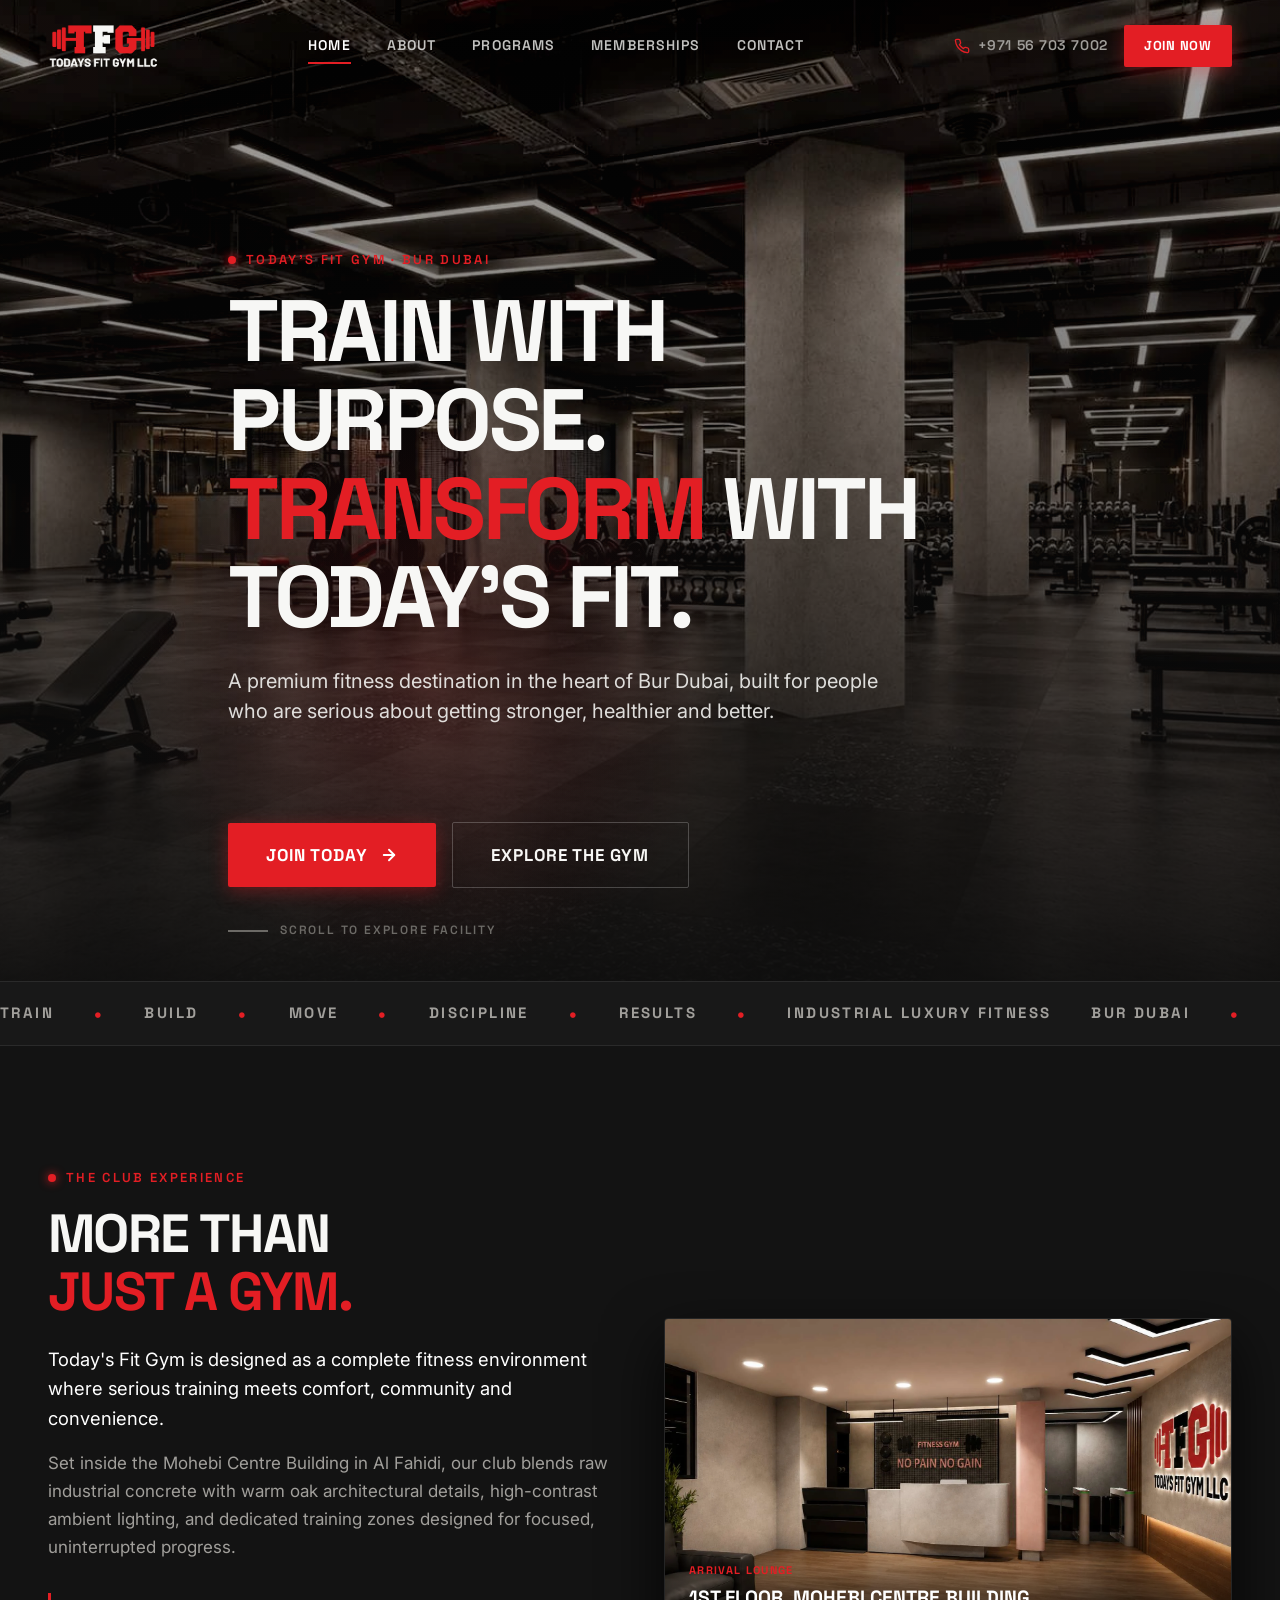
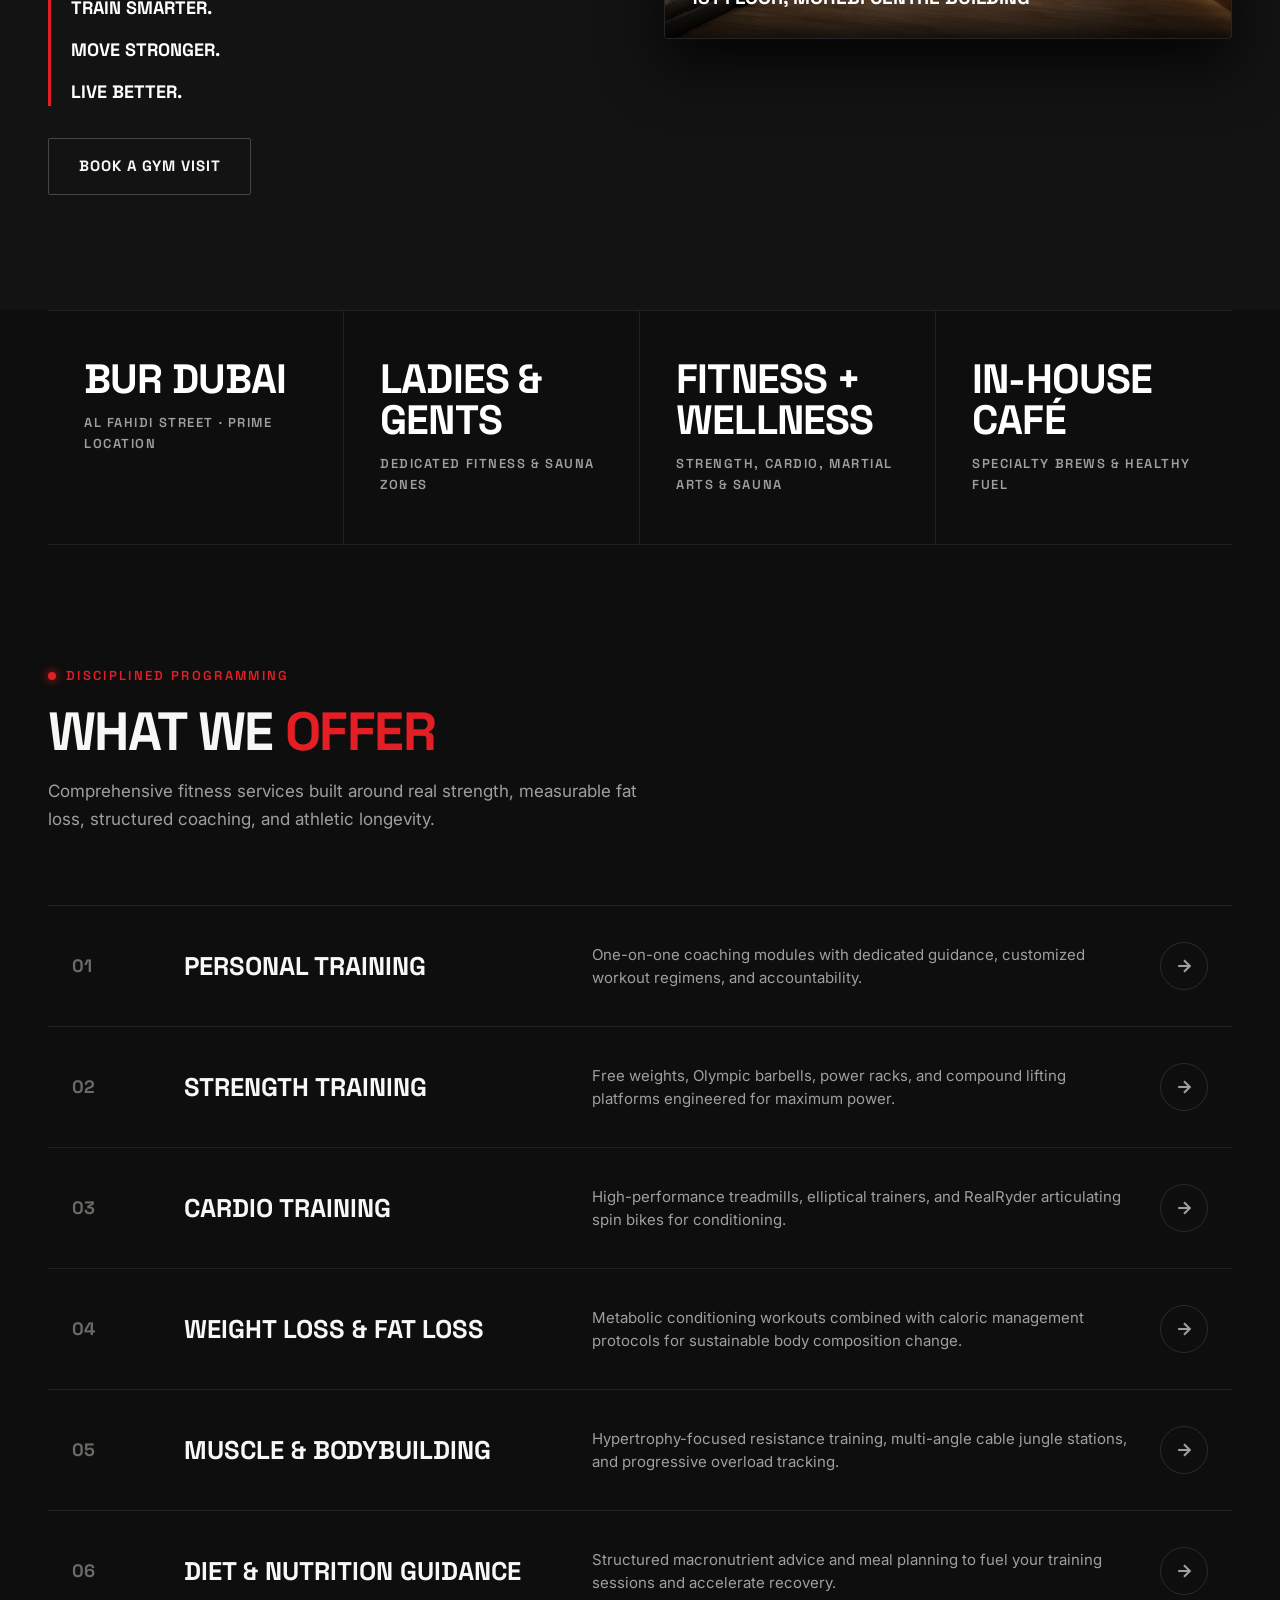
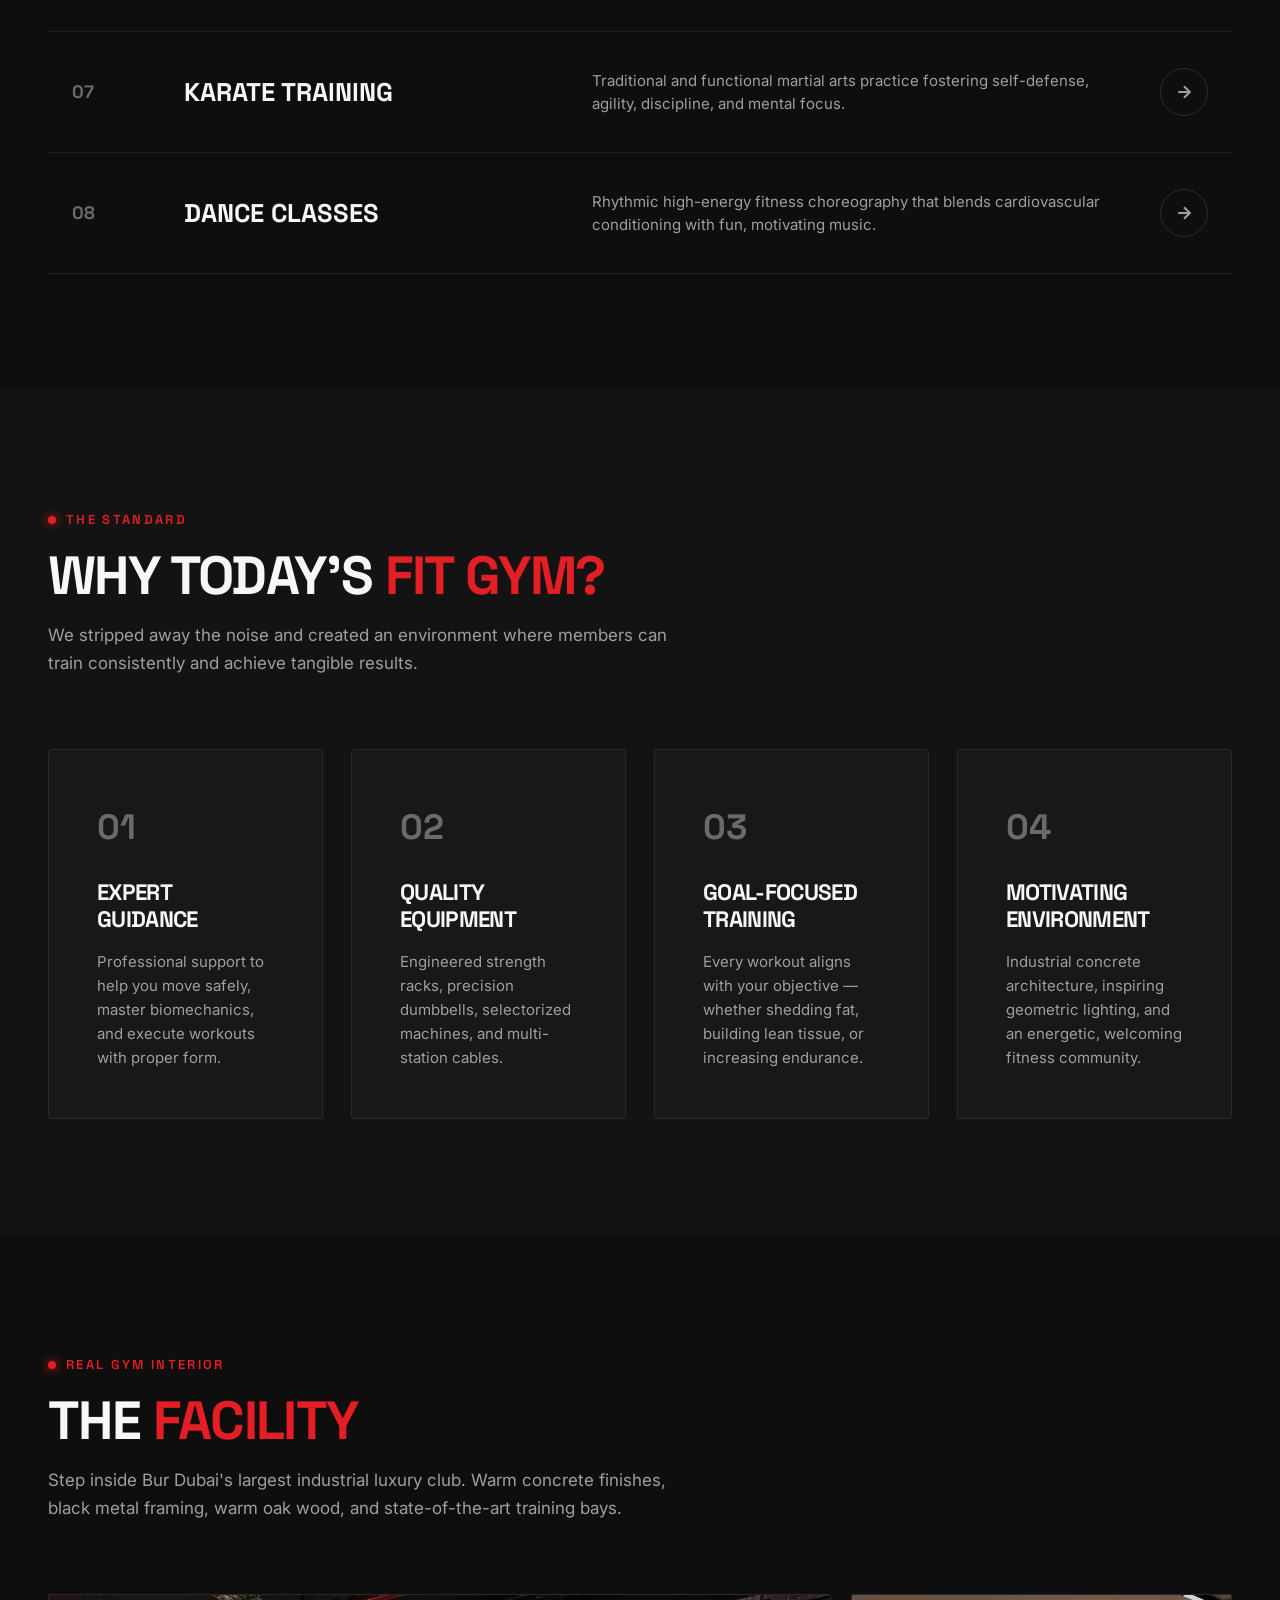
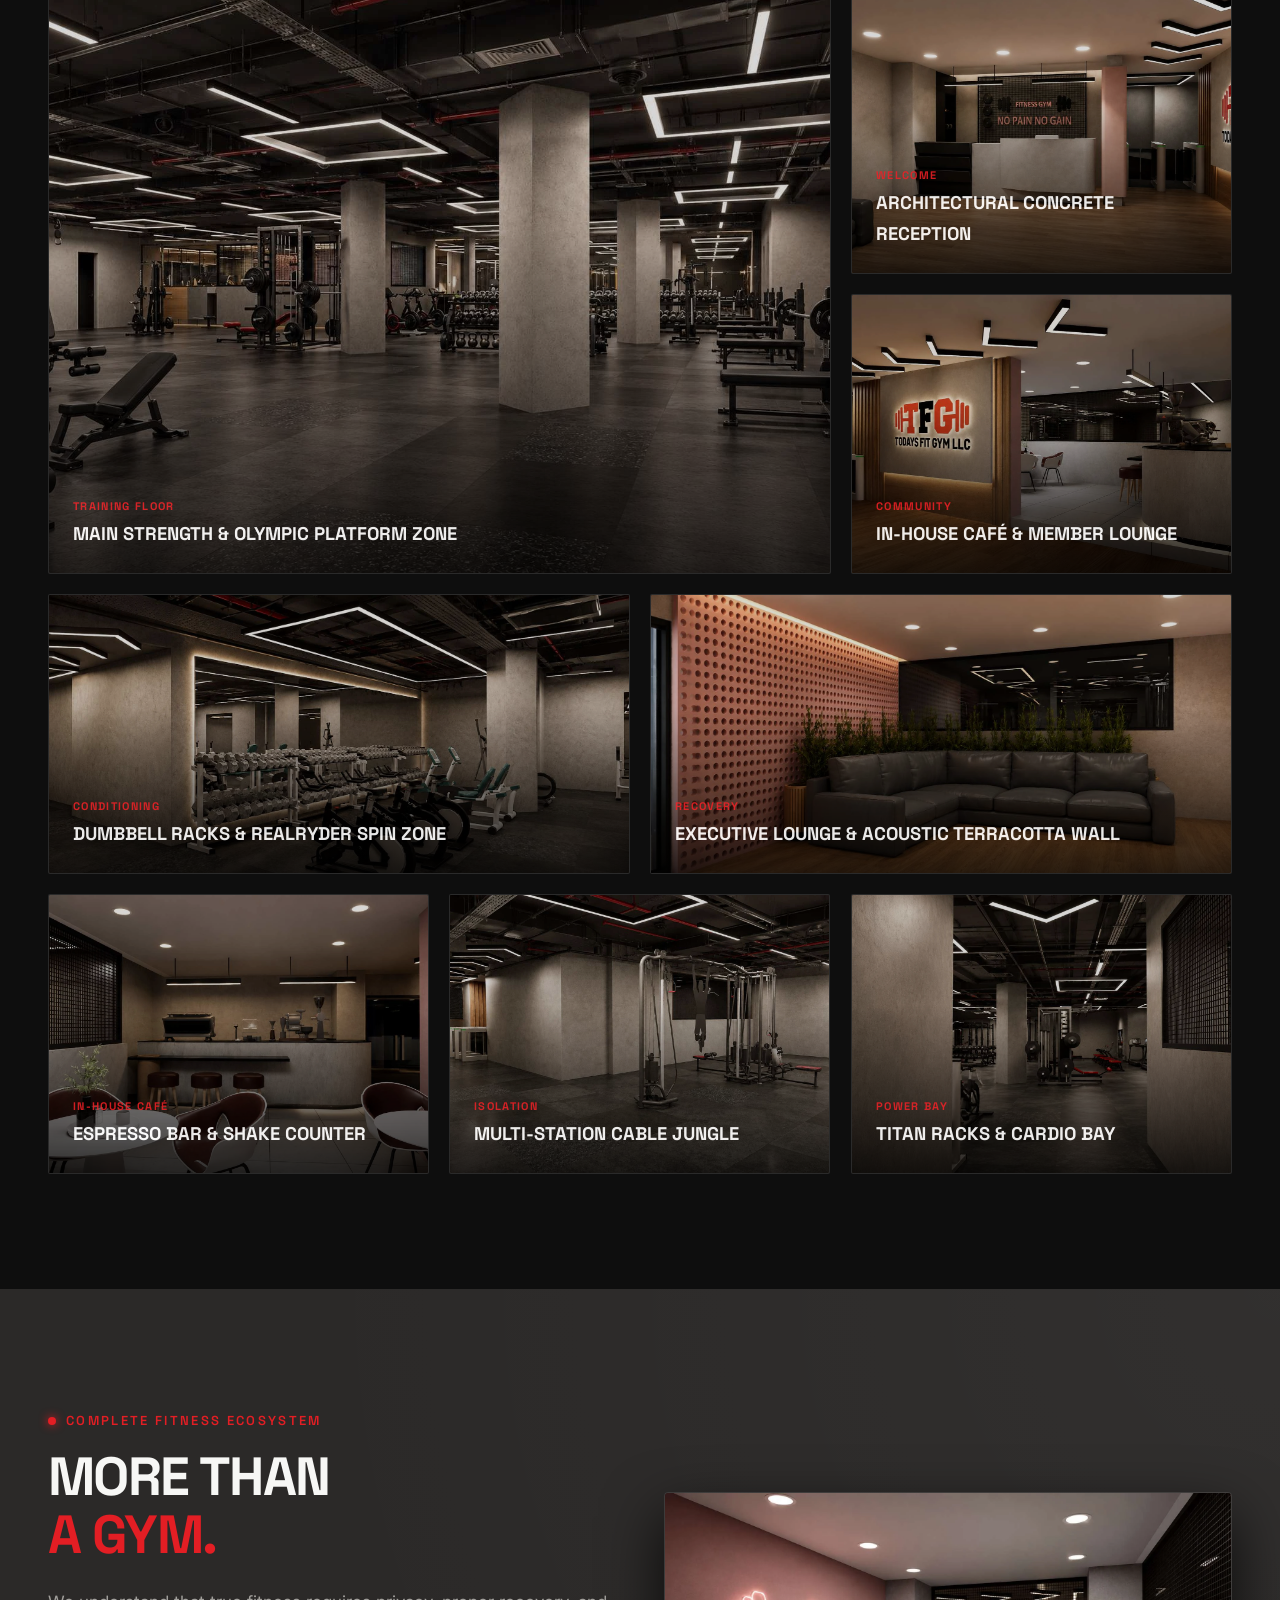
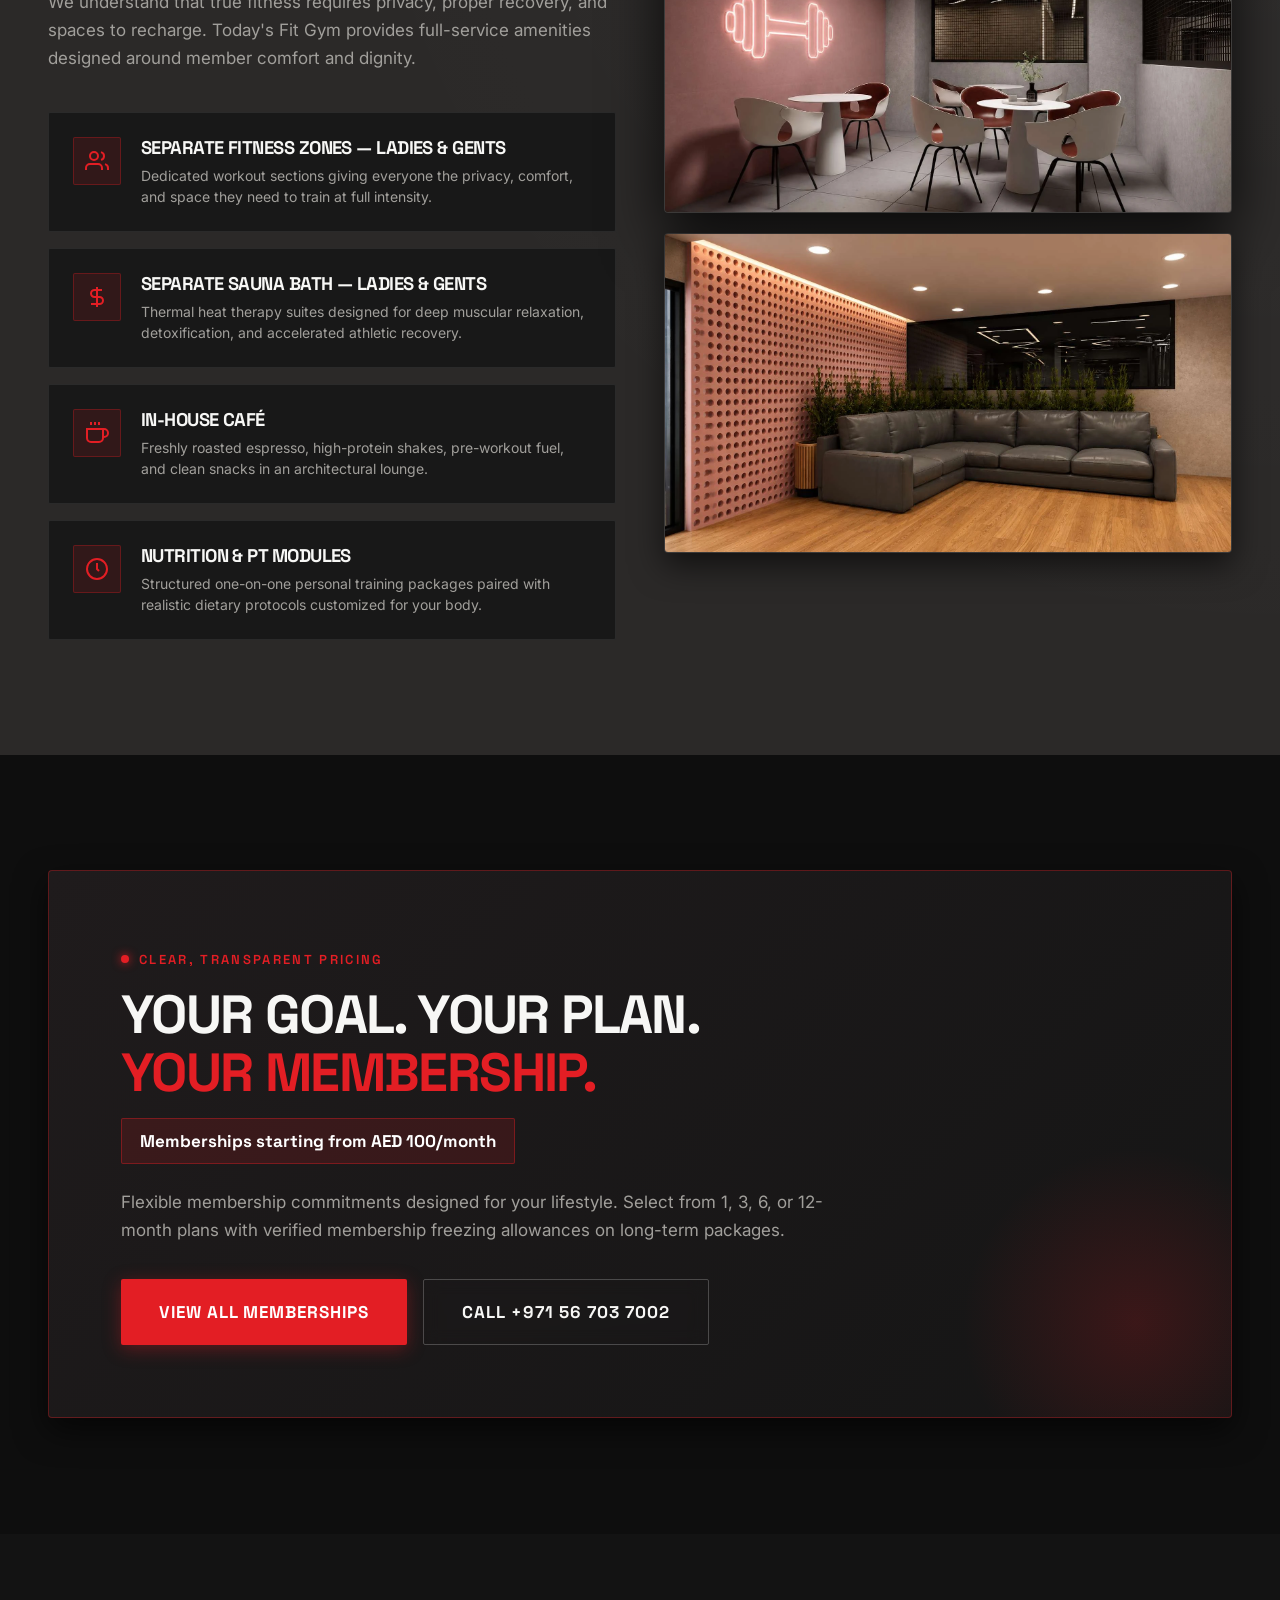
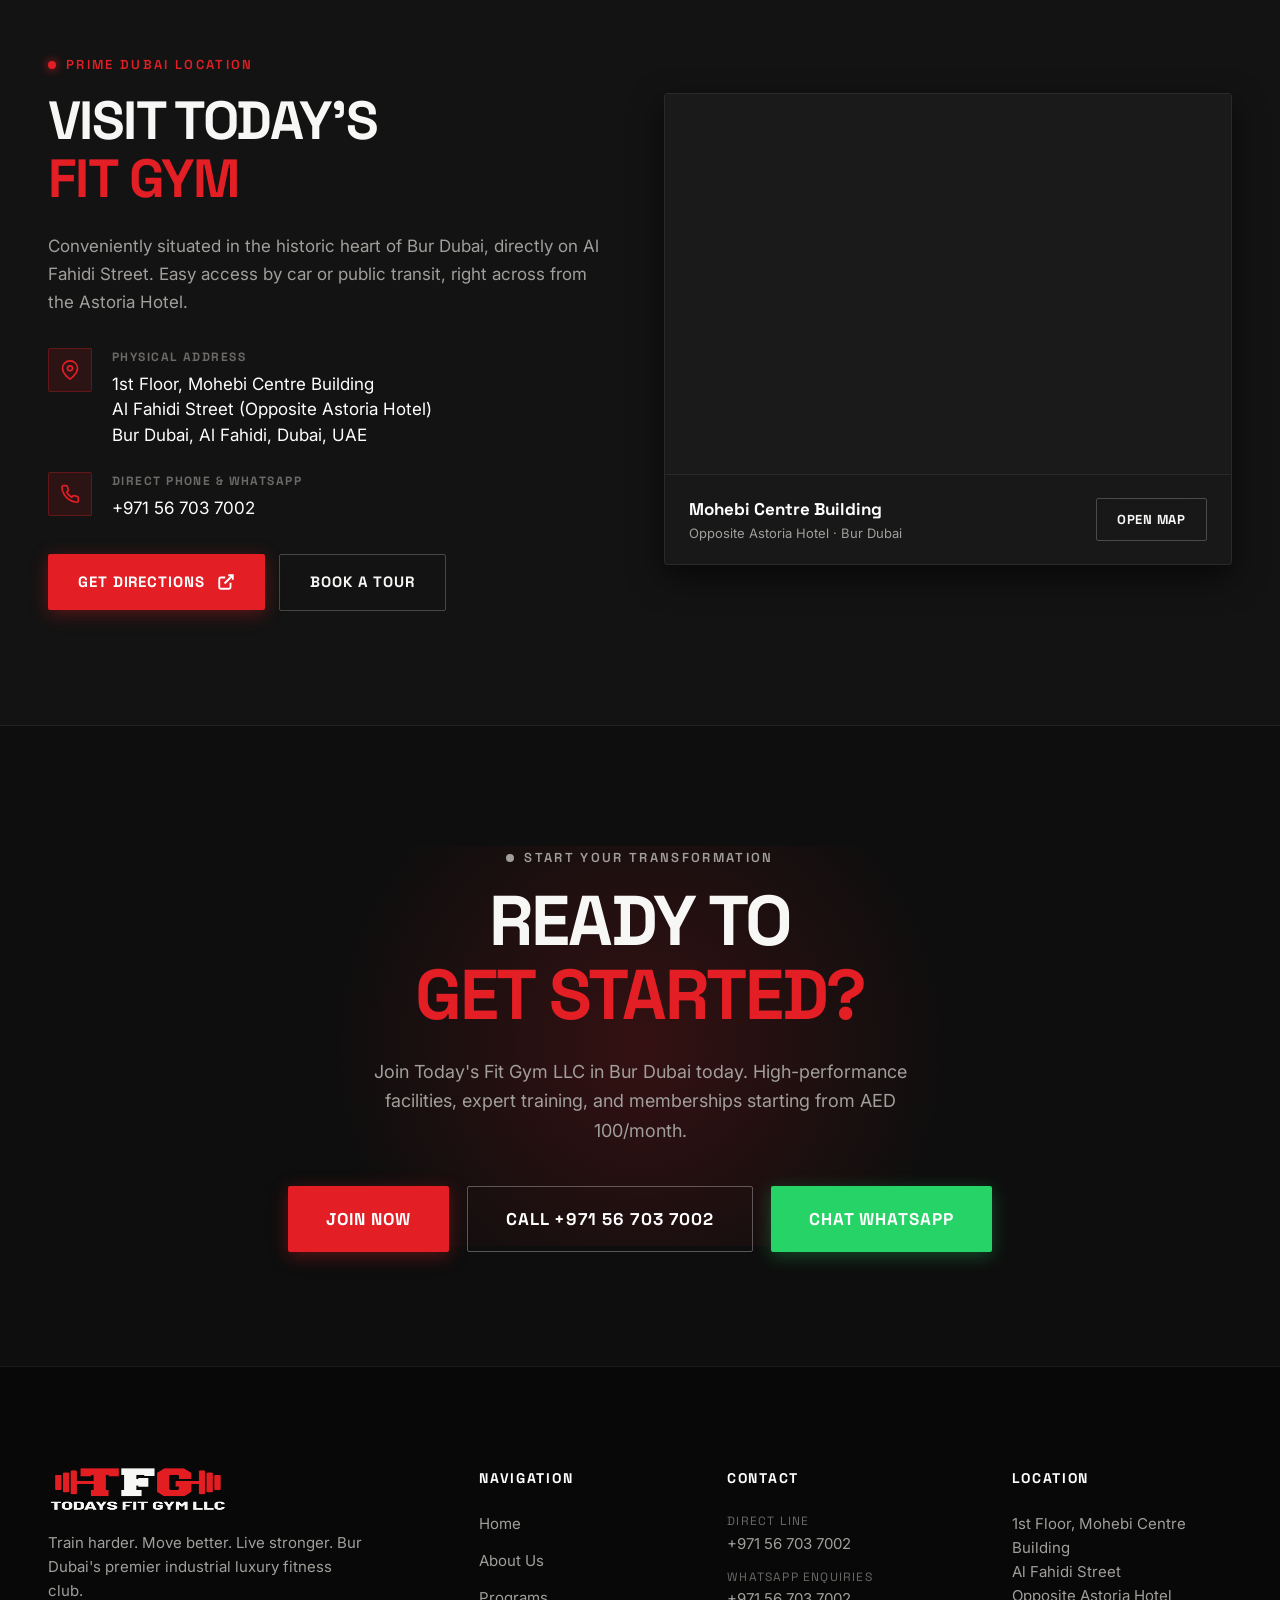
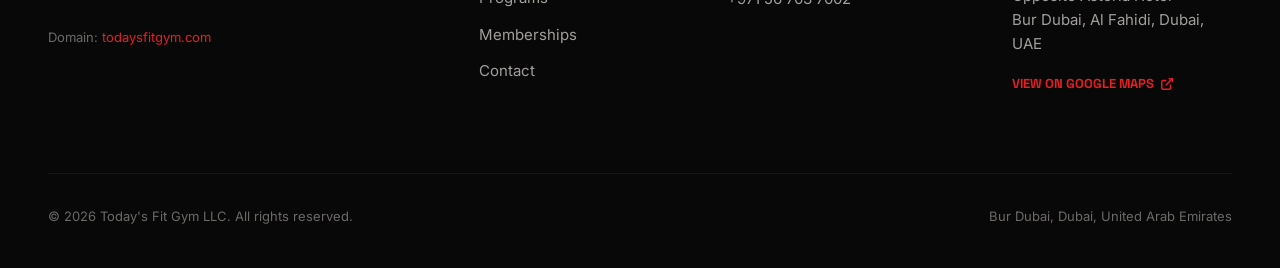
==== commit 2114a426: "fix(hero): optimize hero spacing and typography for short laptop screens" ====
--- a/index.html
+++ b/index.html
@@ -33,7 +33,7 @@
   <link href="https://fonts.googleapis.com/css2?family=Inter:wght@300;400;500;600;700&family=Space+Grotesk:wght@500;600;700;800&display=swap" rel="stylesheet">
 
   <!-- Stylesheet -->
-  <link rel="stylesheet" href="css/style.css">
+  <link rel="stylesheet" href="css/style.css?v=4">
 
   <!-- LocalBusiness Schema -->
   <script type="application/ld+json">
--- a/css/style.css
+++ b/css/style.css
@@ -79,7 +79,7 @@
 
 html {
   font-size: 16px;
-  scroll-behavior: smooth;
+  /* scroll-behavior: smooth; GSAP conflict */
   -webkit-font-smoothing: antialiased;
   -moz-osx-font-smoothing: grayscale;
   background-color: var(--color-bg);
@@ -95,7 +95,7 @@
   color: var(--color-text);
   overflow-x: hidden;
   position: relative;
-  min-height: 100vh;
+  min-height: 100dvh;
 }
 
 img, picture, svg, video {
@@ -540,7 +540,7 @@
   top: 0;
   left: 0;
   width: 100%;
-  height: 100vh;
+  height: 100dvh;
   background-color: rgba(14, 14, 14, 0.98);
   backdrop-filter: blur(24px);
   -webkit-backdrop-filter: blur(24px);
@@ -662,12 +662,12 @@
    8. HERO SECTIONS
    -------------------------------------------------------------------------- */
 .hero {
-  min-height: 100vh;
-  position: relative;
-  display: flex;
-  align-items: center;
-  padding-top: 130px;
-  padding-bottom: 80px;
+  min-height: 100dvh;
+  position: relative;
+  display: flex;
+  align-items: center;
+  padding-top: 100px;
+  padding-bottom: 40px;
   overflow: hidden;
 }
 
@@ -733,19 +733,19 @@
 }
 
 .hero-subtitle {
-  font-size: clamp(1.125rem, 1.8vw, 1.4rem);
-  line-height: 1.6;
+  font-size: clamp(1rem, 1.6vw, 1.25rem);
+  line-height: 1.5;
   max-width: 680px;
   color: rgba(247, 247, 245, 0.88);
-  margin-bottom: 2.5rem;
+  margin-bottom: 1.25rem;
 }
 
 .hero-actions {
   display: flex;
   align-items: center;
   flex-wrap: wrap;
-  gap: 18px;
-  margin-bottom: 3rem;
+  gap: 16px;
+  margin-bottom: 1.5rem;
 }
 
 .hero-scroll-indicator {
@@ -1862,6 +1862,9 @@
   .grid-4 {
     grid-template-columns: repeat(2, 1fr);
   }
+  .pricing-grid {
+    grid-template-columns: repeat(2, 1fr);
+  }
   .footer-top-grid {
     grid-template-columns: 1fr 1fr;
   }
@@ -1974,3 +1977,654 @@
     transform: none !important;
   }
 }
+
+
+/* =========================================================================
+   V2 HOMEPAGE EDITORIAL STYLES
+   ========================================================================= */
+
+/* Oversized Editorial Typography */
+.editorial-heading {
+  font-family: var(--font-display);
+  font-weight: 800;
+  font-size: clamp(3rem, 7vw, 6rem);
+  line-height: 0.95;
+  text-transform: uppercase;
+  color: var(--color-text);
+  letter-spacing: -0.02em;
+  margin-bottom: 0.5rem;
+}
+.editorial-sub {
+  font-size: clamp(1.125rem, 2vw, 1.5rem);
+  color: var(--color-text-muted);
+  line-height: 1.4;
+  font-weight: 400;
+}
+
+/* WebGL Canvas */
+#webgl-canvas {
+  position: fixed;
+  top: 0;
+  left: 0;
+  width: 100vw;
+  height: 100dvh;
+  pointer-events: none;
+  z-index: 15; /* Above content, below header/modals */
+  transition: opacity 0.5s ease;
+}
+.site-header, .lightbox, .mobile-drawer, .modal {
+  z-index: 50; /* Ensure header and modals stay above canvas */
+}
+
+/* Base Editorial Section Styles */
+.editorial-section {
+  padding: clamp(60px, 10vw, 120px) 0;
+  position: relative;
+  z-index: 2; /* Below canvas */
+}
+
+/* Hero Modifications */
+.editorial-hero {
+  margin-top: 10vh;
+}
+.hero-content {
+  position: relative;
+  z-index: 5;
+}
+
+/* Brand Statement */
+.brand-editorial-wrap {
+  max-width: 800px;
+}
+
+/* Programs List */
+.programs-list {
+  display: flex;
+  flex-direction: column;
+  gap: 1rem;
+}
+.prog-row {
+  display: flex;
+  align-items: baseline;
+  gap: 1.5rem;
+  padding: 1.5rem 0;
+  border-bottom: 1px solid rgba(255,255,255,0.1);
+  color: var(--color-text);
+  text-decoration: none;
+  transition: all 0.3s ease;
+  position: relative;
+}
+.prog-row:hover {
+  color: var(--color-brand-red);
+  padding-left: 1rem;
+}
+.prog-num {
+  font-family: var(--font-display);
+  font-size: 1rem;
+  opacity: 0.5;
+  font-weight: 600;
+}
+.prog-name {
+  font-family: var(--font-display);
+  font-size: clamp(1.25rem, 3vw, 2.5rem);
+  font-weight: 700;
+  text-transform: uppercase;
+}
+
+/* Facility Editorial Grid */
+.facility-editorial-grid {
+  display: grid;
+  grid-template-columns: 1fr;
+  gap: 2rem;
+}
+@media (min-width: 992px) {
+  .facility-editorial-grid {
+    grid-template-columns: 1.5fr 1fr;
+    gap: 4rem;
+  }
+}
+.fac-large img, .fac-secondary img, .fac-detail img {
+  width: 100%;
+  height: auto;
+  border-radius: var(--radius-sm);
+  display: block;
+}
+.fac-label {
+  display: block;
+  margin-top: 0.5rem;
+  font-family: var(--font-display);
+  font-size: 0.875rem;
+  text-transform: uppercase;
+  color: var(--color-text-muted);
+  letter-spacing: 0.05em;
+}
+
+/* Amenities List */
+.amenities-editorial-list {
+  display: flex;
+  flex-direction: column;
+  align-items: center;
+  gap: 1.5rem;
+}
+.am-item {
+  font-family: var(--font-display);
+  font-size: clamp(1.5rem, 4vw, 3rem);
+  font-weight: 700;
+  text-transform: uppercase;
+  color: var(--color-text);
+  text-align: center;
+}
+.am-item:nth-child(even) {
+  color: var(--color-text-muted);
+}
+
+/* Membership Grid */
+.membership-pricing-grid {
+  display: grid;
+  grid-template-columns: repeat(auto-fit, minmax(240px, 1fr));
+  gap: 2rem;
+}
+.plan-card {
+  padding: 2.5rem 2rem;
+  border: var(--border-subtle);
+  border-radius: var(--radius-sm);
+  background: var(--color-surface);
+  text-align: center;
+}
+.highlight-plan {
+  background: linear-gradient(135deg, #1f1b1c 0%, #151515 100%);
+  border-color: rgba(227, 30, 36, 0.5);
+  position: relative;
+}
+.highlight-plan::before {
+  content: "BEST VALUE";
+  position: absolute;
+  top: -12px;
+  left: 50%;
+  transform: translateX(-50%);
+  background: var(--color-brand-red);
+  color: #fff;
+  font-size: 0.75rem;
+  font-weight: 700;
+  padding: 4px 12px;
+  border-radius: 20px;
+  letter-spacing: 0.05em;
+}
+.plan-dur {
+  font-family: var(--font-display);
+  font-size: 1.25rem;
+  font-weight: 700;
+  color: var(--color-text-muted);
+  margin-bottom: 1rem;
+}
+.plan-price {
+  font-family: var(--font-display);
+  font-size: 2.5rem;
+  font-weight: 800;
+  color: var(--color-brand-red);
+}
+.plan-sub {
+  font-size: 0.875rem;
+  color: var(--color-text-dim);
+  margin-top: 0.5rem;
+}
+
+@media (prefers-reduced-motion: reduce) {
+  #webgl-canvas {
+    opacity: 0.3 !important;
+  }
+}
+
+
+
+
+/* =========================================================================
+   ABOUT PAGE V2 STYLES (REFINED)
+   ========================================================================= */
+
+:root {
+  --space-xs: clamp(0.5rem, 1vw, 0.75rem);
+  --space-sm: clamp(1rem, 2vw, 1.5rem);
+  --space-md: clamp(2rem, 4vw, 3rem);
+  --space-lg: clamp(4rem, 8vw, 6rem);
+  --space-xl: clamp(6rem, 12vw, 9rem);
+  --space-2xl: clamp(8rem, 16vw, 12rem);
+}
+
+/* Base & Scene Wrappers */
+.about-page {
+  background: var(--color-bg);
+  overflow-x: hidden;
+}
+.about-scene {
+  position: relative;
+  width: 100%;
+  min-height: 100dvh;
+  overflow: hidden;
+}
+
+/* Scene Overlay transitions (Page Closing Effect) */
+.approach-overlay,
+.pillars-overlay {
+  position: absolute;
+  inset: 0;
+  background: var(--color-bg);
+  transform: translateY(100%);
+  z-index: 50; /* ensure it covers current scene */
+  pointer-events: none;
+}
+
+/* Reusable Mask Reveal */
+.motion-image-wrap {
+  position: relative;
+  overflow: hidden;
+  clip-path: inset(0 100% 0 0); /* initially hidden right */
+}
+.motion-image-wrap img {
+  transform: scale(1.08);
+  width: 100%;
+  height: 100%;
+  object-fit: cover;
+  display: block;
+}
+
+/* Hero Scene */
+.about-hero {
+  display: flex;
+  align-items: center;
+}
+.hero-image-wrap {
+  position: absolute;
+  inset: 0;
+  z-index: 1;
+}
+.hero-image-wrap img {
+  width: 100%;
+  height: 100%;
+  object-fit: cover;
+  transform: scale(1.08);
+}
+.hero-overlay {
+  position: absolute;
+  inset: 0;
+  background: linear-gradient(to top, rgba(14,14,14,0.95) 0%, rgba(14,14,14,0.4) 50%, rgba(14,14,14,0.1) 100%);
+  z-index: 2;
+}
+.hero-content {
+  position: relative;
+  z-index: 10;
+  padding-top: var(--space-xl);
+}
+.hero-eyebrow {
+  font-family: var(--font-display);
+  color: var(--color-brand-red);
+  font-weight: 700;
+  letter-spacing: 0.1em;
+  font-size: clamp(0.75rem, 1.2vw, 0.875rem);
+  margin-bottom: var(--space-sm);
+  opacity: 0; 
+}
+.hero-heading-wrap {
+  overflow: hidden;
+  padding-bottom: 10px;
+}
+.hero-heading {
+  font-family: var(--font-display);
+  font-weight: 800;
+  font-size: clamp(3rem, 8vw, 8rem);
+  line-height: 0.95;
+  text-transform: uppercase;
+  color: #fff;
+  letter-spacing: -0.02em;
+  margin: 0;
+  clip-path: inset(100% 0 0 0);
+  transform: translateY(40px);
+}
+.hero-sub {
+  font-size: clamp(1rem, 2vw, 1.25rem);
+  color: var(--color-text-muted);
+  max-width: 500px;
+  margin-top: var(--space-md);
+  opacity: 0;
+}
+.hero-actions {
+  display: flex;
+  flex-wrap: wrap;
+  gap: 1rem;
+  margin-top: var(--space-lg);
+  opacity: 0;
+}
+
+/* Approach Scene */
+.about-approach {
+  background: var(--color-concrete);
+  display: flex;
+  align-items: center;
+  padding: var(--space-lg) 0;
+}
+.approach-stage {
+  display: grid;
+  grid-template-columns: 1fr;
+  gap: var(--space-md);
+  align-items: center;
+  position: relative;
+  z-index: 10;
+}
+@media (min-width: 992px) {
+  .approach-stage {
+    grid-template-columns: 1fr 1.2fr;
+    gap: var(--space-xl);
+  }
+}
+.approach-text {
+  opacity: 0;
+}
+.approach-eyebrow {
+  font-family: var(--font-display);
+  color: var(--color-brand-red);
+  font-weight: 700;
+  letter-spacing: 0.1em;
+  font-size: clamp(0.75rem, 1.2vw, 0.875rem);
+  margin-bottom: var(--space-sm);
+}
+.approach-heading {
+  font-family: var(--font-display);
+  font-weight: 800;
+  font-size: clamp(2.5rem, 6vw, 6rem);
+  line-height: 0.95;
+  text-transform: uppercase;
+  color: #fff;
+  letter-spacing: -0.02em;
+}
+.approach-sub {
+  font-size: clamp(1rem, 1.5vw, 1.15rem);
+  color: var(--color-text-muted);
+  margin-top: var(--space-md);
+  line-height: 1.5;
+}
+
+/* Pillars Scene */
+.about-pillars {
+  display: flex;
+  align-items: center;
+}
+.pillars-stage {
+  width: 100%;
+  position: relative;
+  z-index: 10;
+}
+.pillars-header {
+  text-align: center;
+  margin-bottom: var(--space-lg);
+}
+.pillars-header .eyebrow {
+  font-family: var(--font-display);
+  color: var(--color-brand-red);
+  font-weight: 700;
+  letter-spacing: 0.1em;
+  font-size: clamp(0.75rem, 1.2vw, 0.875rem);
+  margin-bottom: var(--space-xs);
+}
+.pillars-header h2 {
+  font-family: var(--font-display);
+  font-weight: 800;
+  font-size: clamp(2rem, 5vw, 5rem);
+  line-height: 1;
+  text-transform: uppercase;
+  color: #fff;
+}
+.pillars-indicator-track {
+  width: 200px;
+  height: 2px;
+  background: rgba(255,255,255,0.1);
+  margin: var(--space-md) auto 0;
+  position: relative;
+}
+.pillars-indicator-line {
+  position: absolute;
+  top: 0;
+  left: 0;
+  height: 100%;
+  width: 25%;
+  background: var(--color-brand-red);
+  transform-origin: left center;
+}
+.pillars-content {
+  position: relative;
+  height: 400px;
+}
+@media (min-width: 992px) {
+  .pillars-content {
+    height: 300px;
+  }
+}
+.pillar-item {
+  position: absolute;
+  top: 50%;
+  left: 0;
+  right: 0;
+  transform: translateY(-50%);
+  opacity: 0; /* GSAP sets to 1 for first */
+  display: grid;
+  grid-template-columns: 1fr;
+  gap: var(--space-sm);
+  align-items: center;
+  pointer-events: none;
+}
+@media (min-width: 992px) {
+  .pillar-item {
+    grid-template-columns: 1fr 2fr 1fr;
+    gap: var(--space-lg);
+  }
+}
+.pillar-number {
+  font-family: var(--font-display);
+  font-size: clamp(3rem, 10vw, 10rem);
+  font-weight: 800;
+  color: transparent;
+  -webkit-text-stroke: 2px rgba(255,255,255,0.1);
+  line-height: 0.95;
+  margin: 0;
+}
+.pillar-text-group {
+  max-width: 650px;
+}
+.pillar-title {
+  font-family: var(--font-display);
+  font-weight: 800;
+  font-size: clamp(1.75rem, 4vw, 3.5rem);
+  line-height: 0.95;
+  text-transform: uppercase;
+  color: #fff;
+  margin: 0;
+}
+.pillar-desc {
+  font-size: clamp(1rem, 1.2vw, 1.15rem);
+  color: var(--color-text-muted);
+  line-height: 1.5;
+  margin-top: var(--space-sm);
+}
+.pillar-01 { opacity: 1; pointer-events: auto; }
+.pillar-01 .pillar-number { -webkit-text-stroke-color: var(--color-brand-red); }
+
+/* Space Scene */
+.space-stage {
+  position: relative;
+  min-height: 100dvh;
+  overflow: hidden;
+  background: var(--color-bg);
+}
+.space-heading {
+  position: absolute;
+  top: clamp(80px, 12vh, 150px);
+  left: clamp(20px, 5vw, 72px);
+  z-index: 15;
+}
+.space-heading .eyebrow {
+  font-family: var(--font-display);
+  color: var(--color-brand-red);
+  font-weight: 700;
+  letter-spacing: 0.1em;
+  font-size: clamp(0.75rem, 1.2vw, 0.875rem);
+  margin-bottom: var(--space-xs);
+  text-shadow: 0 2px 4px rgba(0,0,0,0.8);
+}
+.space-heading h2 {
+  font-family: var(--font-display);
+  font-weight: 800;
+  font-size: clamp(3rem, 8vw, 8rem);
+  line-height: 0.85;
+  text-transform: uppercase;
+  color: #fff;
+  margin: 0;
+  text-shadow: 0 4px 12px rgba(0,0,0,0.8);
+}
+
+.space-media {
+  position: absolute;
+  inset: 0;
+}
+.space-slide {
+  position: absolute;
+  inset: 0;
+  overflow: hidden;
+  margin: 0;
+}
+.space-slide img {
+  width: 100%;
+  height: 100%;
+  object-fit: cover;
+  transform: scale(1.08);
+  will-change: transform;
+}
+.space-slide::after {
+  content: "";
+  position: absolute;
+  inset: 0;
+  background: linear-gradient(90deg, rgba(10,10,10,0.76) 0%, rgba(10,10,10,0.34) 38%, rgba(10,10,10,0.05) 75%);
+}
+
+.space-caption {
+  position: absolute;
+  right: clamp(20px, 5vw, 72px);
+  top: clamp(80px, 12vh, 150px);
+  z-index: 20;
+  display: flex;
+  align-items: center;
+  gap: 14px;
+  padding: 10px 14px;
+  background: rgba(10, 10, 10, 0.62);
+  border: 1px solid rgba(255,255,255,0.14);
+  backdrop-filter: blur(8px);
+  -webkit-backdrop-filter: blur(8px);
+  font-family: var(--font-display);
+  font-size: clamp(0.875rem, 1.5vw, 1.25rem);
+  text-transform: uppercase;
+  letter-spacing: 0.05em;
+  opacity: 0; /* GSAP handles this */
+  transform: translateX(20px);
+}
+.space-caption.active {
+  opacity: 1;
+  transform: translateX(0);
+}
+.space-caption span {
+  color: var(--color-brand-red);
+  font-weight: 700;
+}
+.space-caption strong {
+  color: #fff;
+  font-weight: 700;
+}
+
+/* Reduced Motion Fallback */
+@media (prefers-reduced-motion: reduce) {
+  .about-scene {
+    min-height: auto;
+    padding: var(--space-xl) 0;
+  }
+  .approach-overlay,
+  .pillars-overlay {
+    display: none;
+  }
+  .motion-image-wrap {
+    clip-path: inset(0 0 0 0);
+  }
+  .motion-image-wrap img,
+  .hero-image-wrap img {
+    transform: scale(1);
+  }
+  .hero-eyebrow,
+  .hero-sub,
+  .hero-actions,
+  .approach-text {
+    opacity: 1;
+  }
+  .hero-heading {
+    clip-path: inset(0 0 0 0);
+    transform: translateY(0);
+  }
+  .pillars-content {
+    height: auto;
+    display: flex;
+    flex-direction: column;
+    gap: var(--space-lg);
+  }
+  .pillar-item {
+    position: relative;
+    top: auto;
+    left: auto;
+    transform: none;
+    opacity: 1;
+    pointer-events: auto;
+  }
+  .pillar-01 .pillar-number,
+  .pillar-02 .pillar-number,
+  .pillar-03 .pillar-number,
+  .pillar-04 .pillar-number {
+    -webkit-text-stroke-color: var(--color-brand-red);
+  }
+  .space-stage {
+    min-height: auto;
+  }
+  .space-heading {
+    position: relative;
+    top: auto;
+    left: auto;
+    padding: 0 20px;
+    margin-bottom: var(--space-md);
+  }
+  .space-media {
+    position: relative;
+    display: grid;
+    grid-template-columns: 1fr;
+    gap: var(--space-md);
+  }
+  .space-slide {
+    position: relative;
+    height: 400px;
+  }
+  .space-caption {
+    opacity: 1;
+    transform: translateX(0);
+  }
+}
+
+
+@media (max-height: 800px) and (min-width: 992px) {
+  .hero {
+    padding-top: 130px;
+    padding-bottom: 20px;
+    align-items: flex-start;
+  }
+  .hero-headline {
+    font-size: clamp(2rem, 5vw, 4rem) !important;
+    margin-bottom: 0.5rem;
+  }
+  .hero-subtitle {
+    margin-bottom: 1.5rem;
+  }
+  .hero-actions {
+    margin-bottom: 1.5rem;
+  }
+}
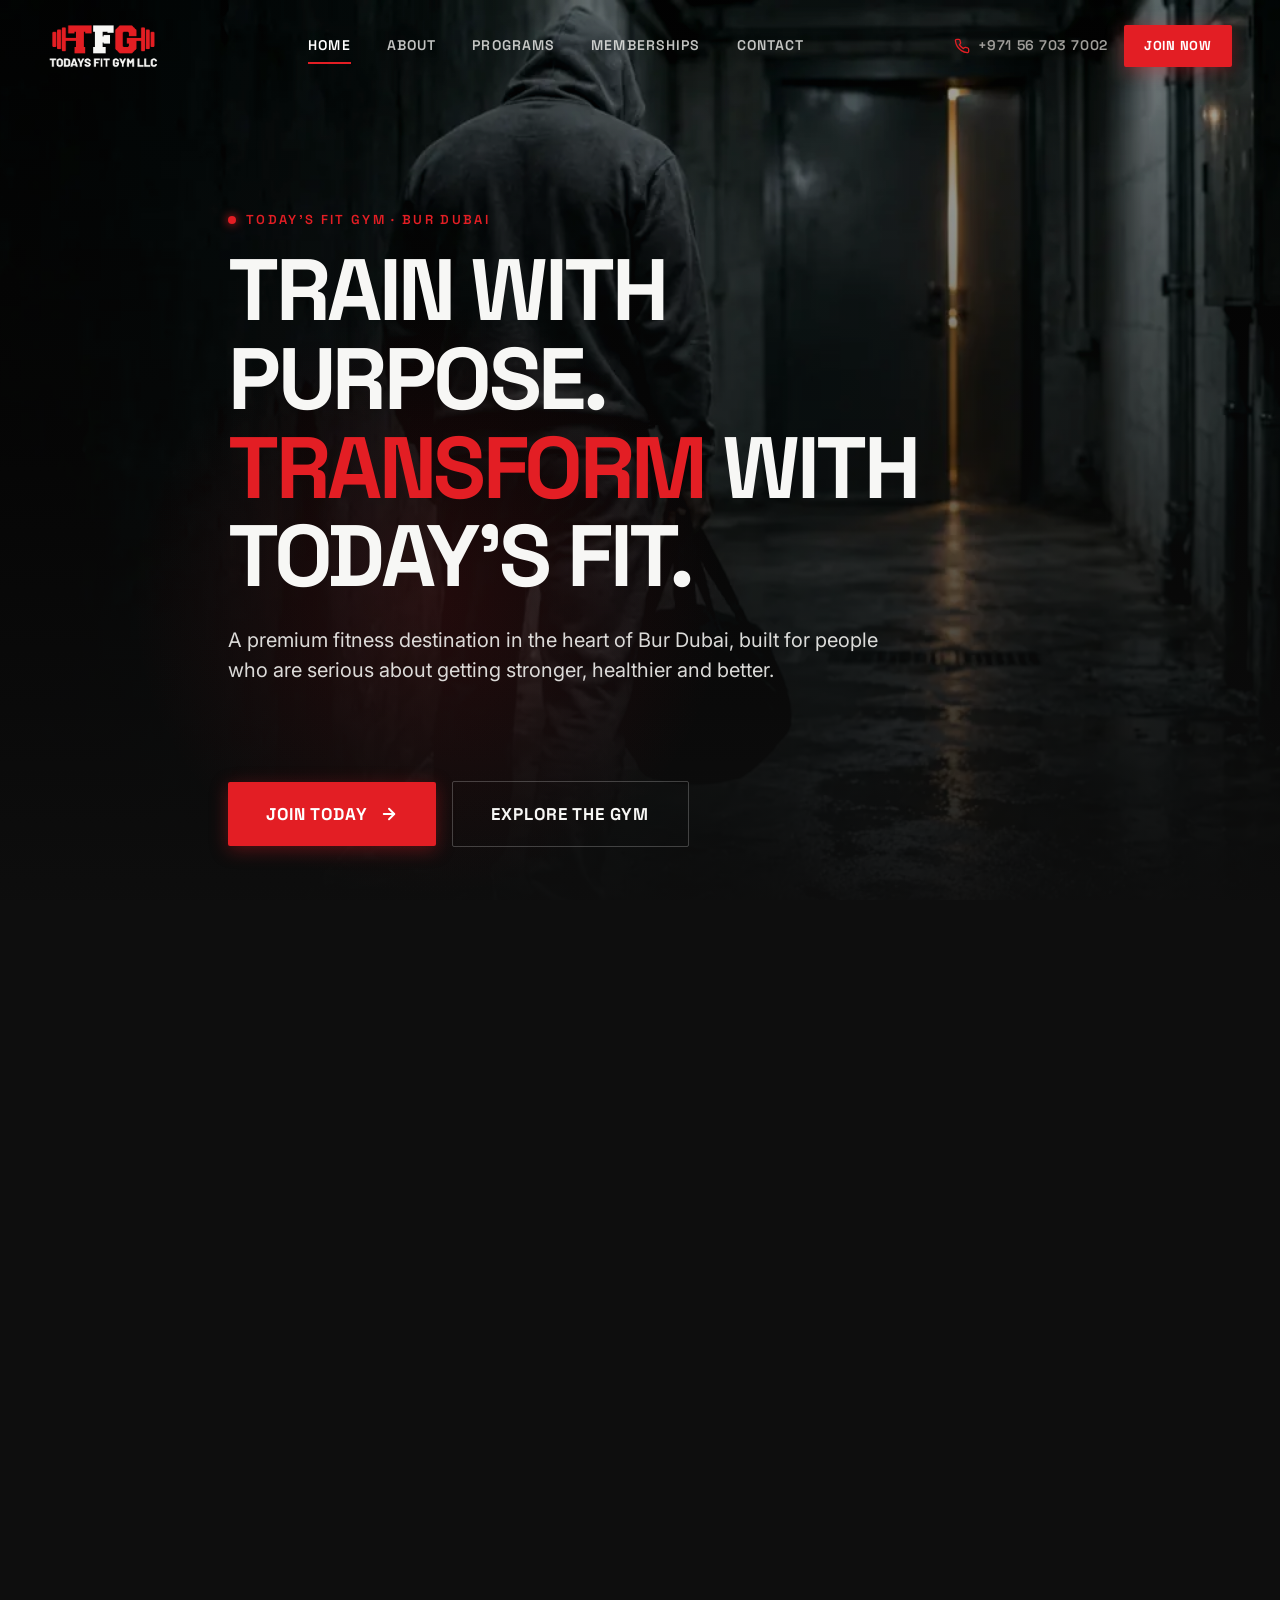
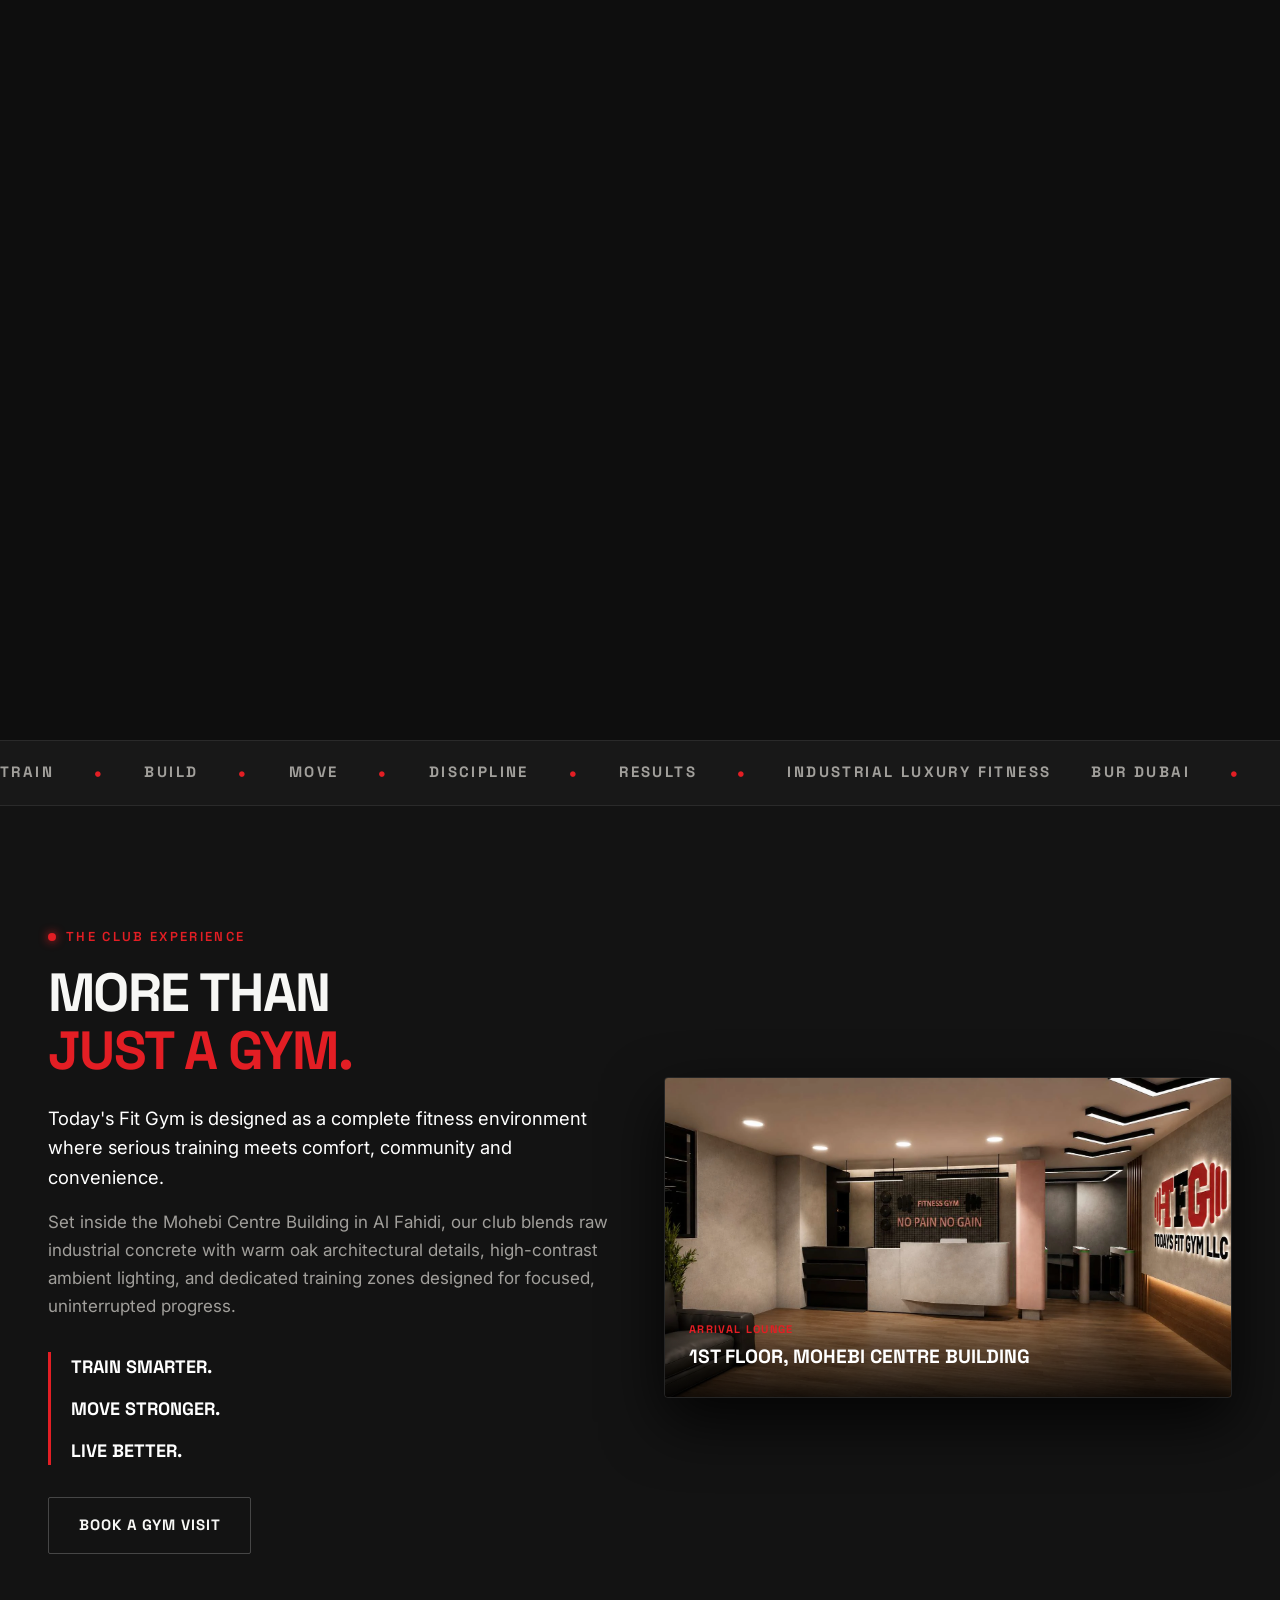
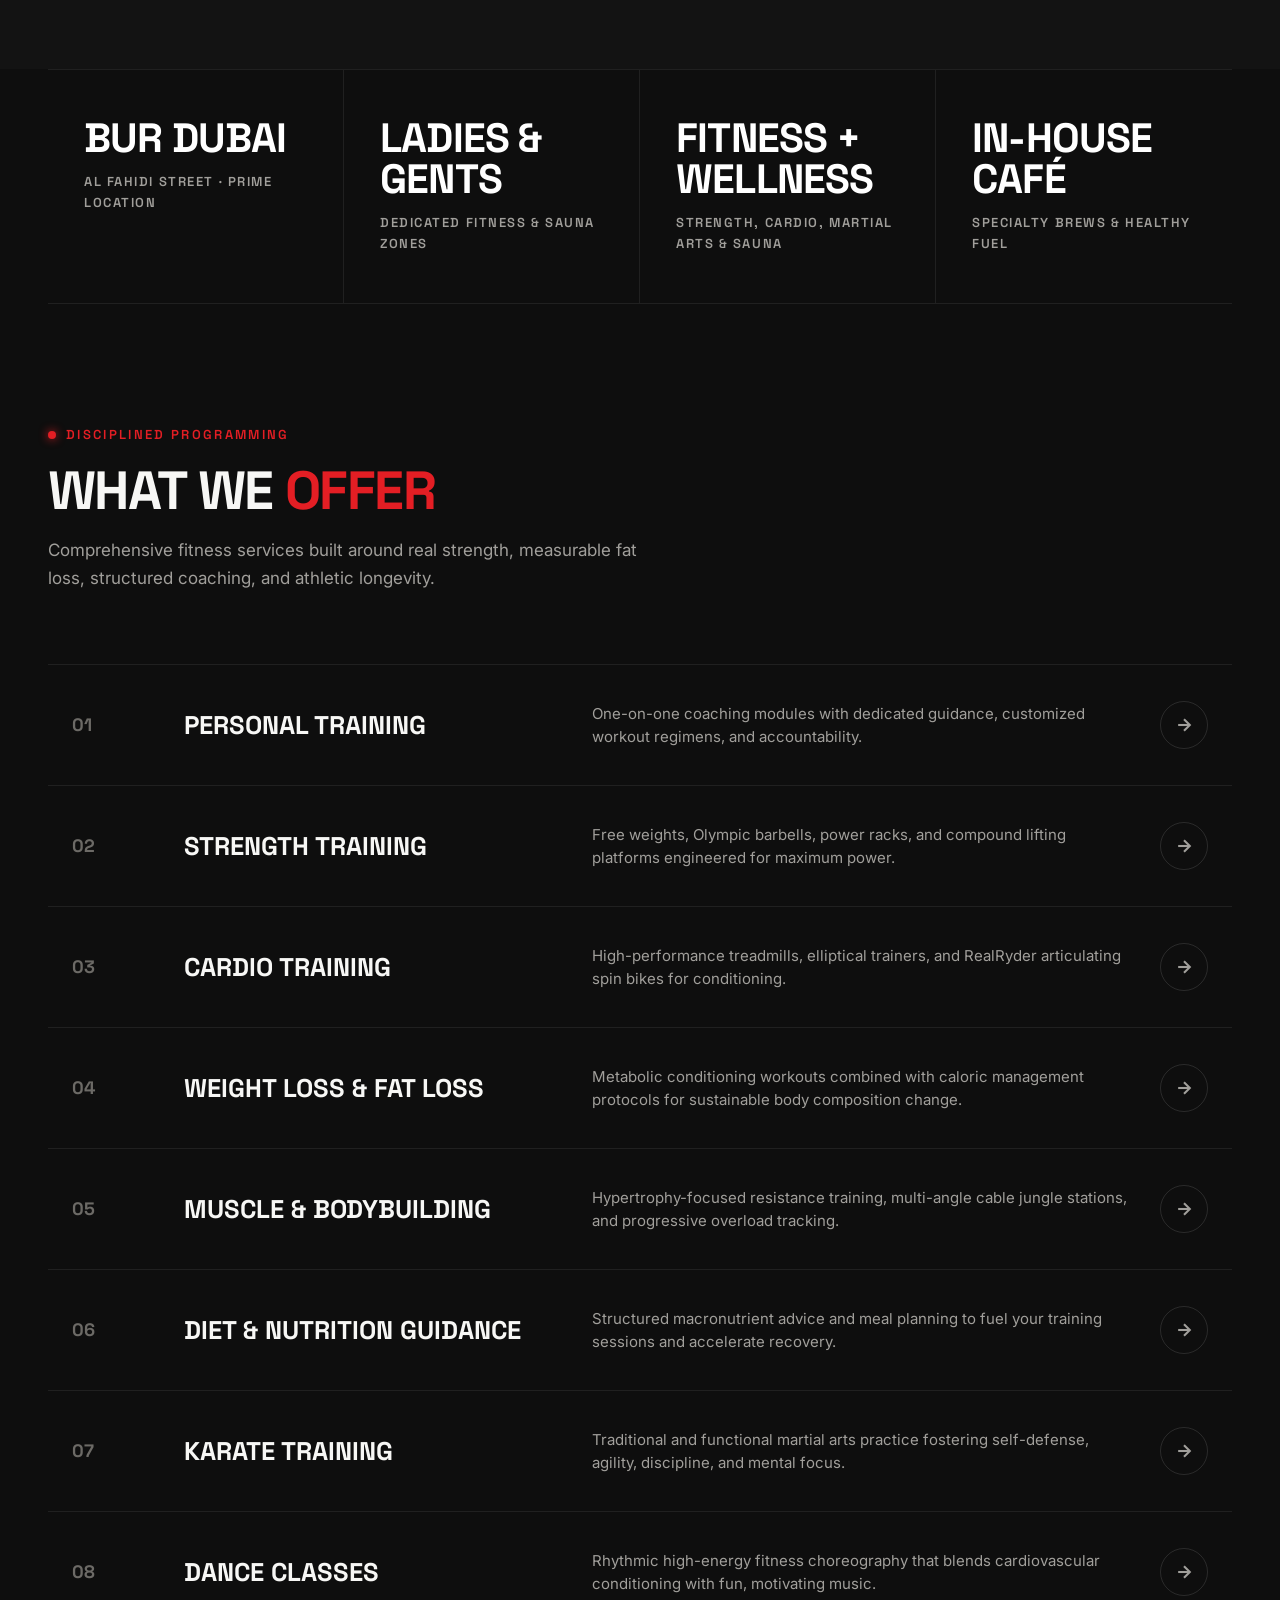
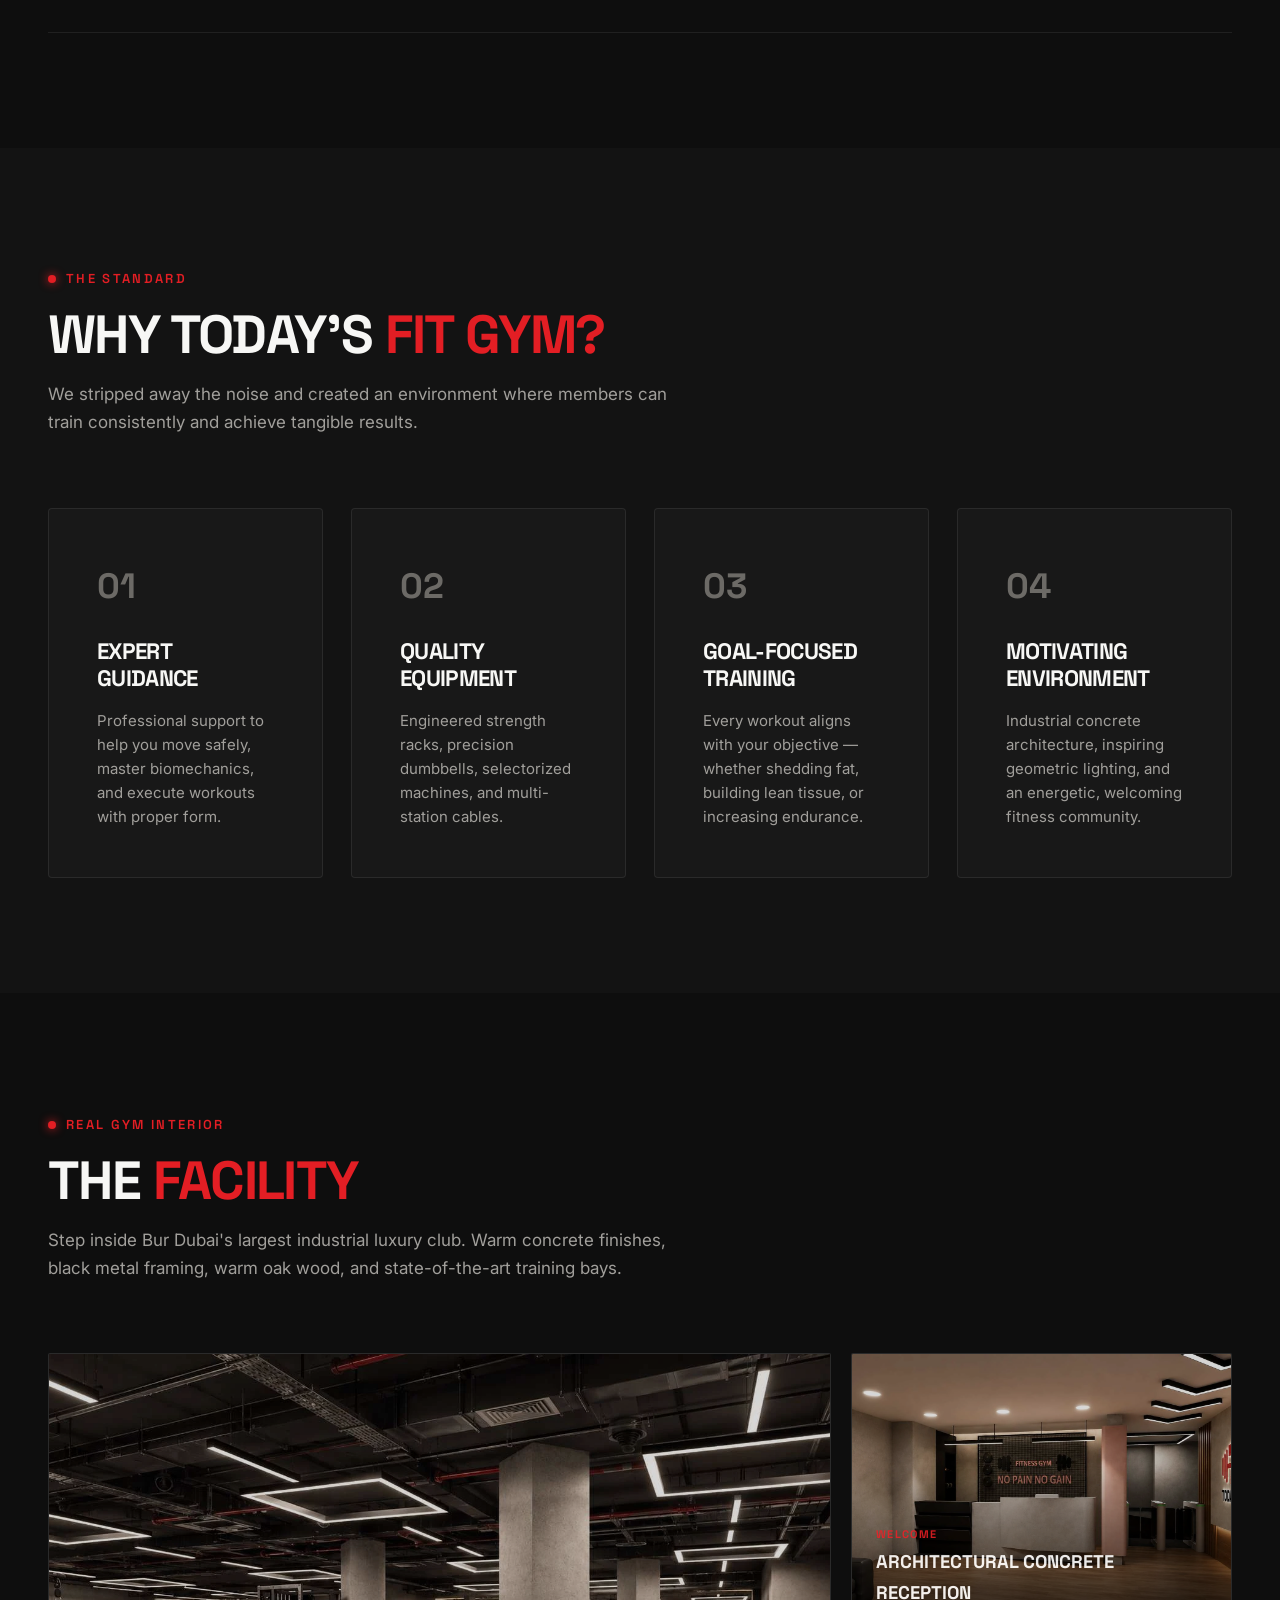
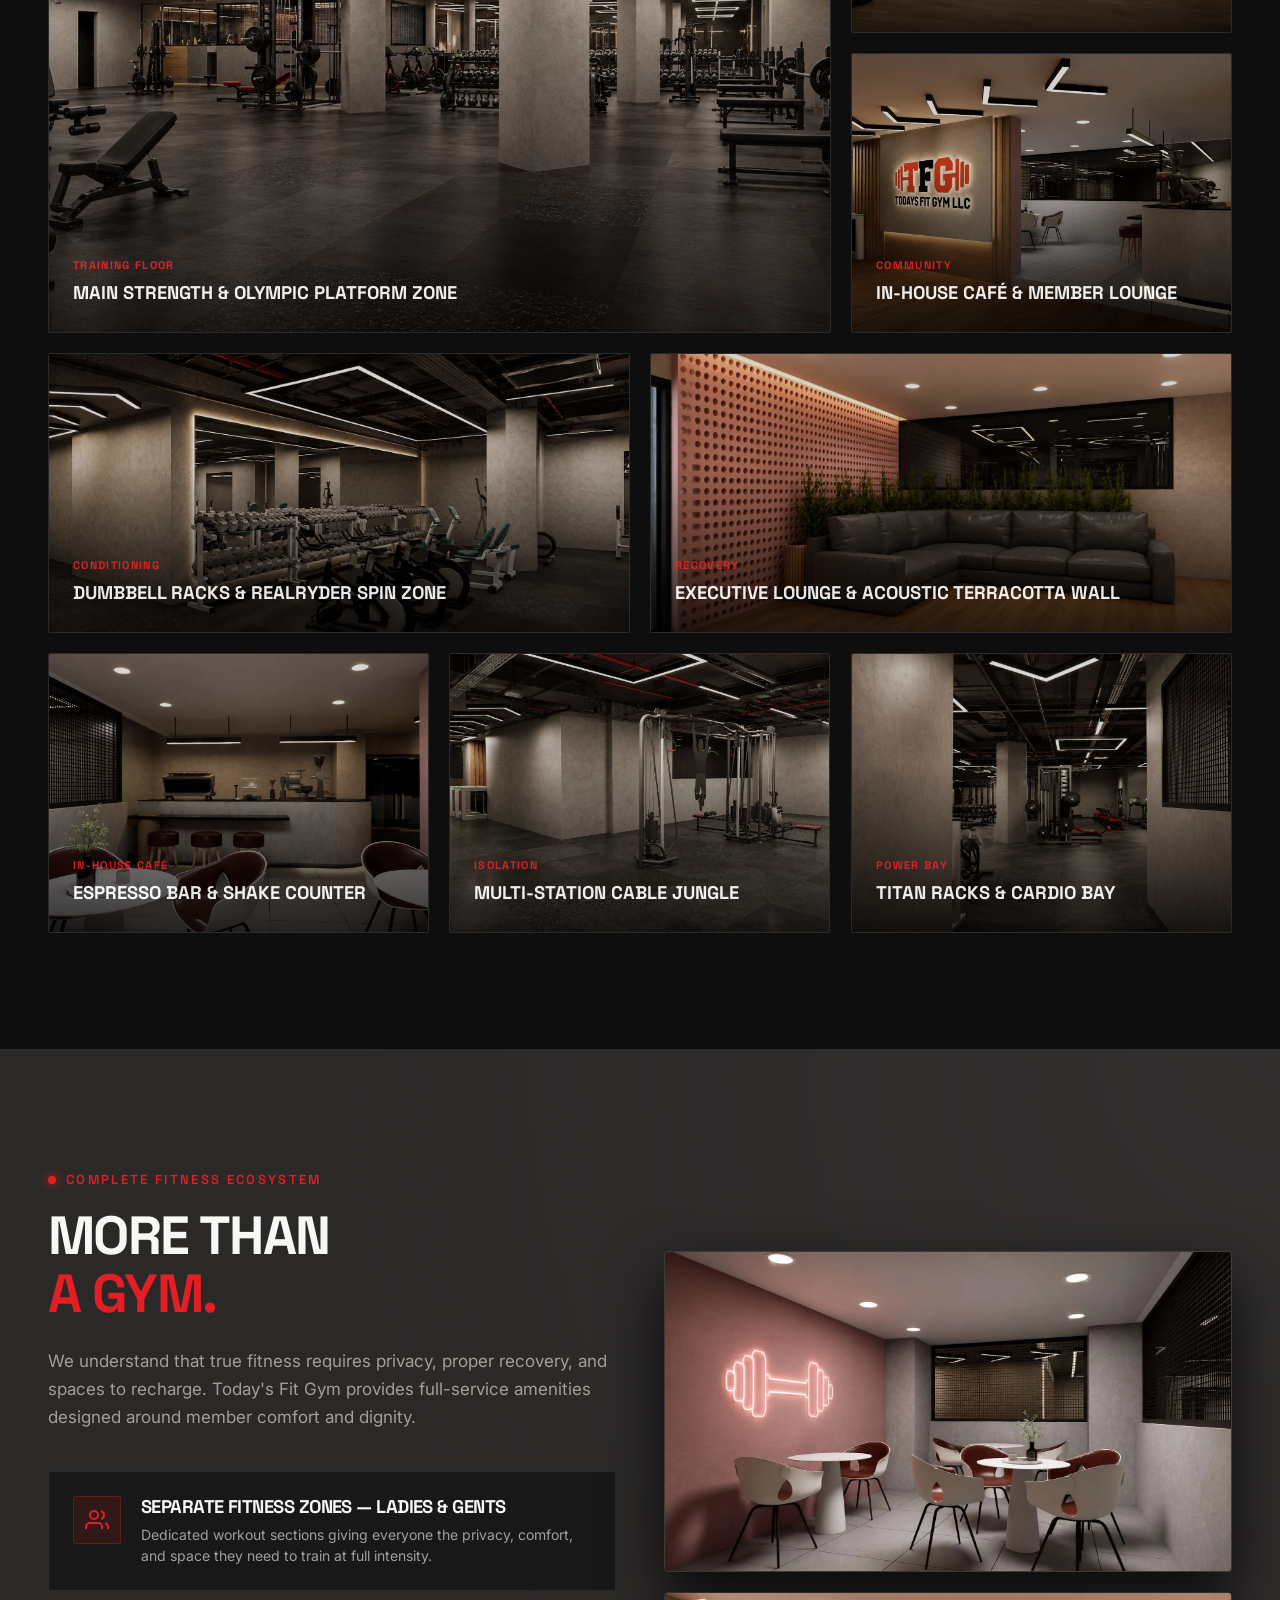
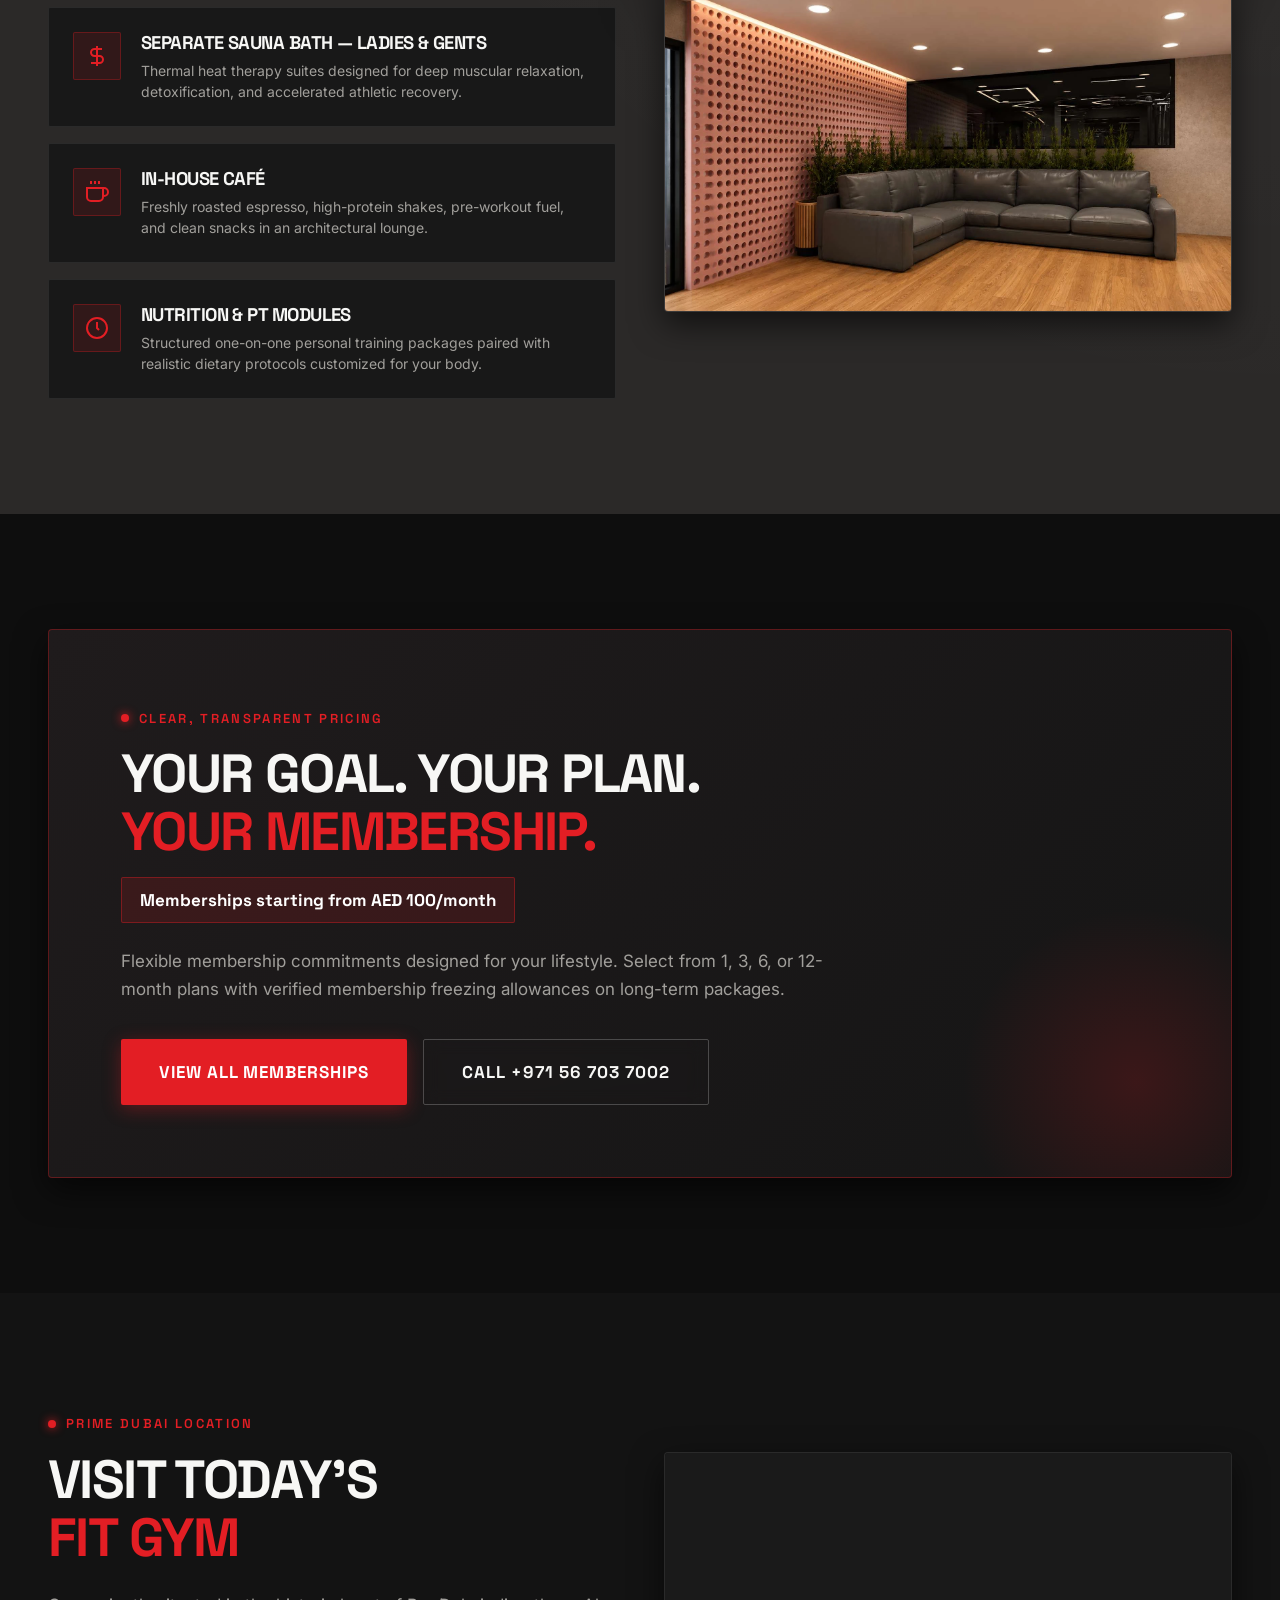
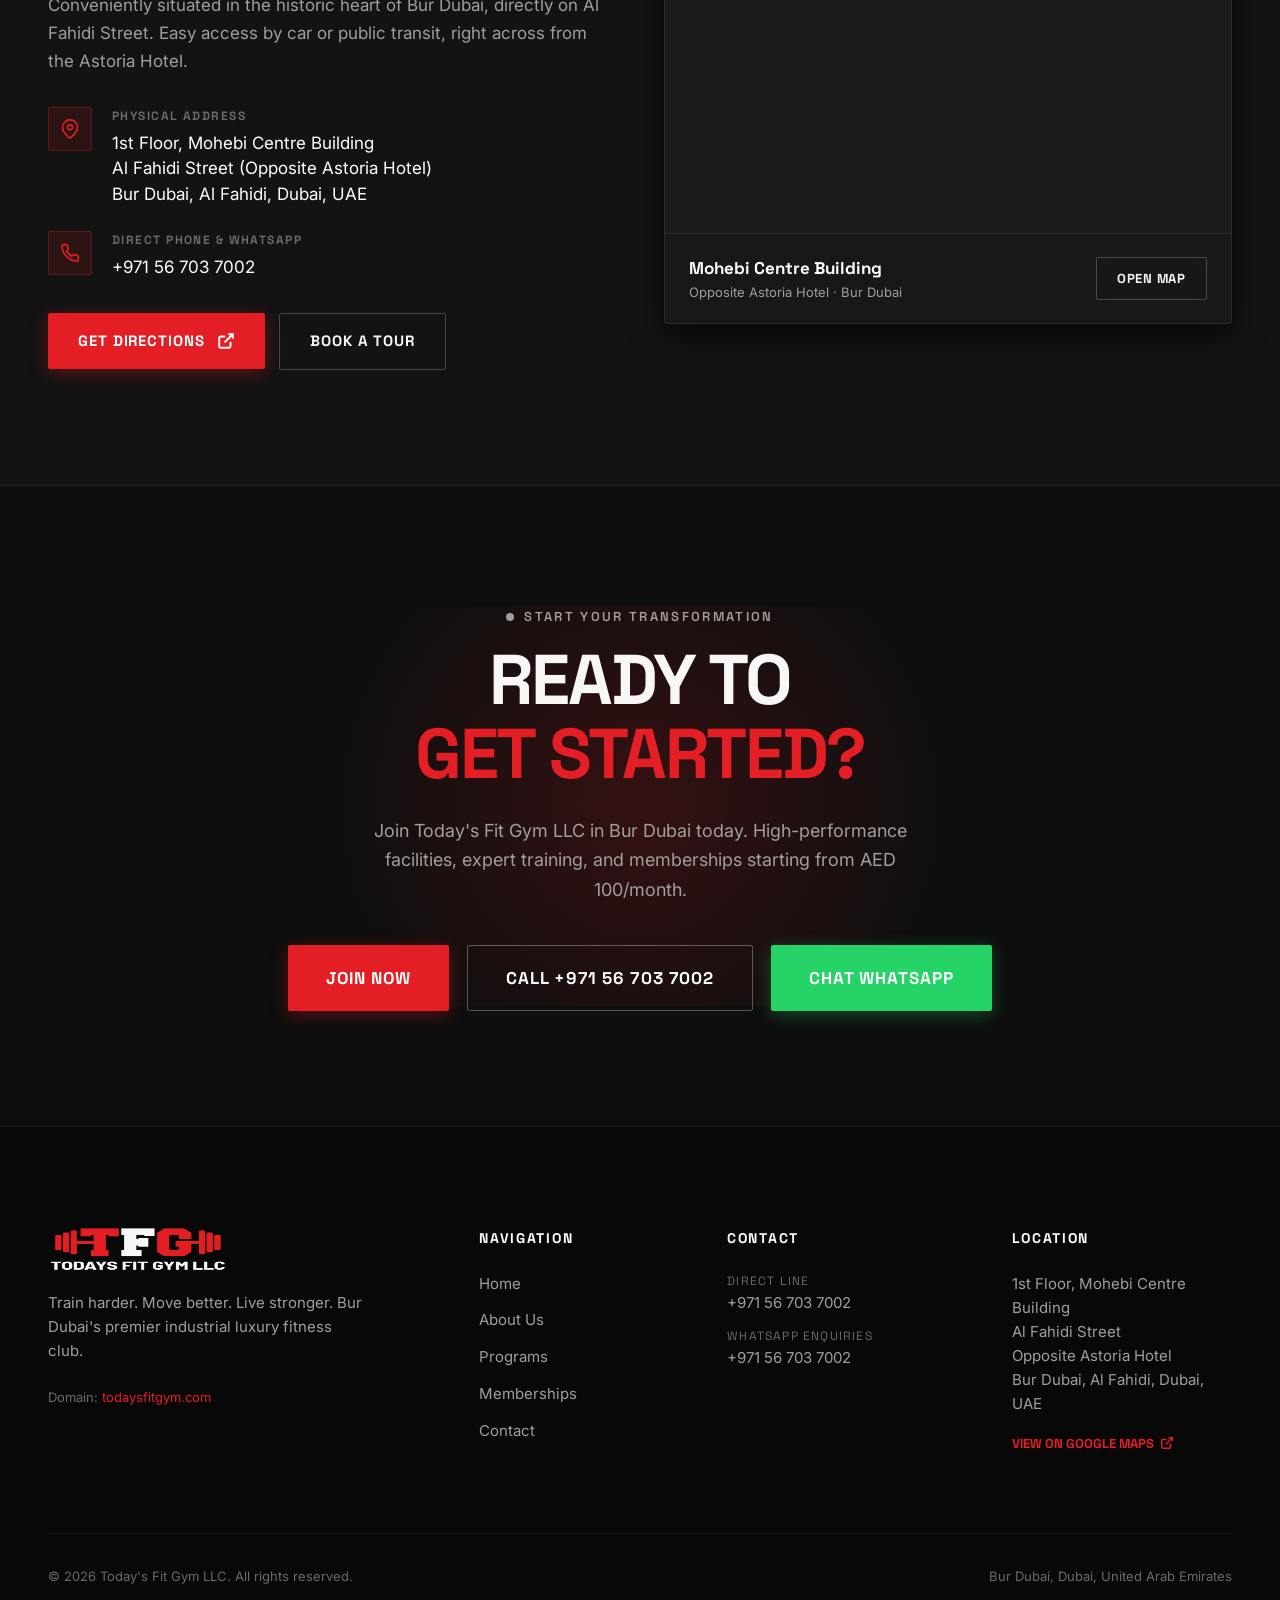
==== commit 854386ef: "feat(hero): scroll-scrubbed frame sequence for home hero Replace the static home hero image with a f" ====
--- a/index.html
+++ b/index.html
@@ -137,9 +137,11 @@
     <!-- =======================================================================
          SECTION 1: HERO
          ======================================================================= -->
+    <div class="hero-scroll" id="heroScroll">
     <section class="hero" id="hero">
       <div class="hero-bg">
-        <img src="assets/images/interior/gym_floor_main.webp" alt="Today's Fit Gym Interior Floor with Olympic Racks and Geometric Chandelier Lighting" width="1672" height="941" fetchpriority="high">
+        <canvas class="hero-canvas" id="heroCanvas" aria-hidden="true"></canvas>
+        <img class="hero-fallback" id="heroFallback" src="assets/hero/desktop/f000.webp" alt="A member arriving at Today's Fit Gym, walking the corridor toward the training floor" width="1280" height="720" fetchpriority="high">
       </div>
       <div class="hero-overlay"></div>
       <div class="hero-radial-glow"></div>
@@ -171,6 +173,7 @@
         </div>
       </div>
     </section>
+    </div><!-- /.hero-scroll -->
 
     <!-- Marquee Ticker -->
     <div class="marquee-ribbon" aria-hidden="true">
--- a/css/style.css
+++ b/css/style.css
@@ -84,7 +84,11 @@
   -moz-osx-font-smoothing: grayscale;
   background-color: var(--color-bg);
   color: var(--color-text);
+  /* clip, not hidden: hidden makes this a scroll container and breaks
+     position: sticky (the hero scroll sequence depends on it). hidden is kept
+     first as a fallback for browsers without overflow: clip. */
   overflow-x: hidden;
+  overflow-x: clip;
 }
 
 body {
@@ -94,6 +98,7 @@
   background-color: var(--color-bg);
   color: var(--color-text);
   overflow-x: hidden;
+  overflow-x: clip;
   position: relative;
   min-height: 100dvh;
 }
@@ -661,14 +666,42 @@
 /* --------------------------------------------------------------------------
    8. HERO SECTIONS
    -------------------------------------------------------------------------- */
+/* Scroll track: the hero pins while this scrolls past, driving the frame scrub.
+   Height above 100vh is the scrub budget — 260vh ≈ 1.6 viewports of scrolling. */
+.hero-scroll {
+  position: relative;
+  height: 260vh;
+}
+
+/* Shorter scrub budget on phones — 260vh of thumb-scrolling is too long. */
+@media (max-width: 1023px) {
+  .hero-scroll {
+    height: 200svh;
+  }
+}
+
 .hero {
-  min-height: 100dvh;
-  position: relative;
+  /* svh, not dvh: a pinned element must not resize when the mobile URL bar
+     collapses mid-scroll, or the scrub jumps. */
+  height: 100dvh;
+  height: 100svh;
+  min-height: 100svh;
+  position: sticky;
+  top: 0;
   display: flex;
   align-items: center;
   padding-top: 100px;
   padding-bottom: 40px;
   overflow: hidden;
+}
+
+/* No scrub: collapse the track so the hero behaves exactly as it did before. */
+.hero-scroll.is-static {
+  height: auto;
+}
+
+.hero-scroll.is-static .hero {
+  position: relative;
 }
 
 .hero-bg {
@@ -685,13 +718,33 @@
   height: 100%;
   object-fit: cover;
   object-position: center;
-  transform: scale(1.04);
-  transition: transform 8s cubic-bezier(0.16, 1, 0.3, 1);
   filter: brightness(0.72) contrast(1.08);
 }
 
-.hero:hover .hero-bg img {
-  transform: scale(1);
+/* Canvas carries the frame sequence. Same grade as the still so the handoff
+   from fallback image to canvas is invisible. */
+.hero-canvas {
+  position: absolute;
+  inset: 0;
+  width: 100%;
+  height: 100%;
+  display: block;
+  opacity: 0;
+  transition: opacity 240ms linear;
+  filter: brightness(0.72) contrast(1.08);
+}
+
+.hero-canvas.is-ready {
+  opacity: 1;
+}
+
+/* Once the canvas is painting, the fallback still is redundant. */
+.hero-canvas.is-ready + .hero-fallback {
+  opacity: 0;
+}
+
+.hero-fallback {
+  transition: opacity 240ms linear;
 }
 
 .hero-overlay {
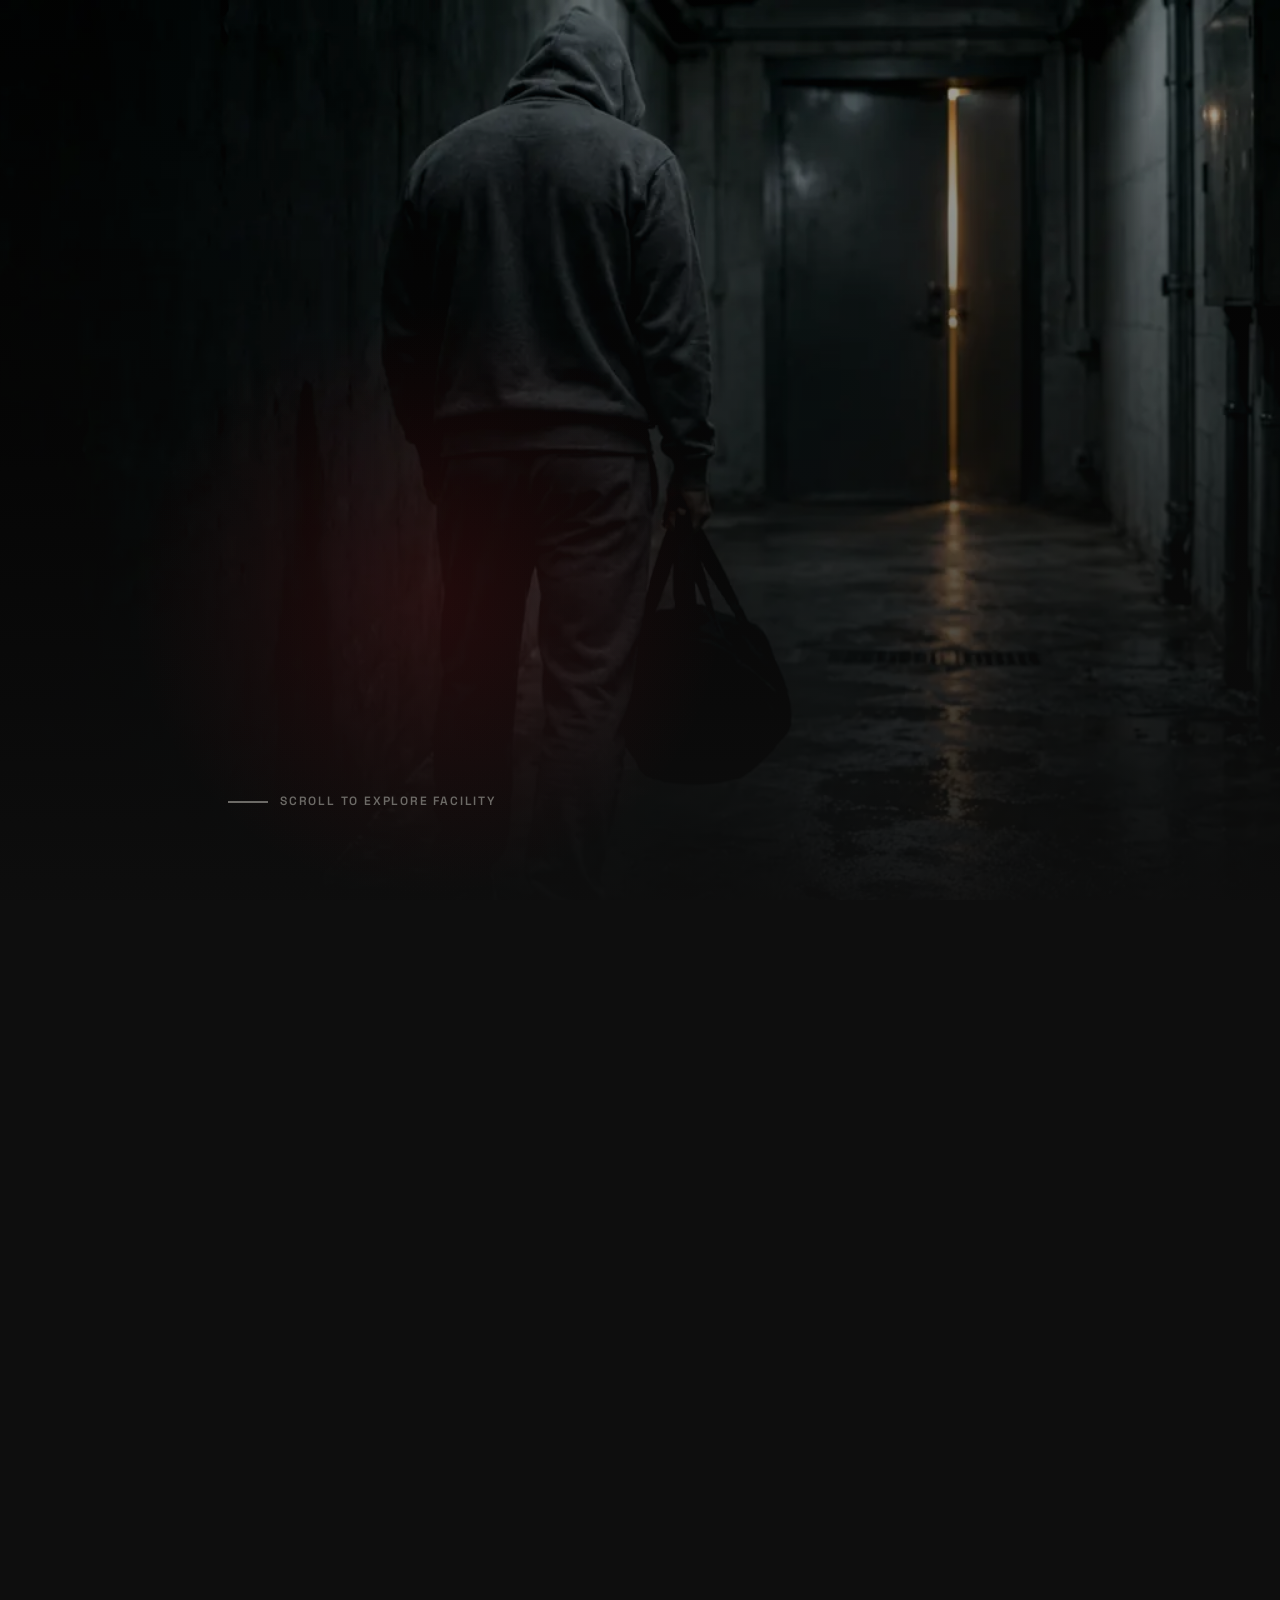
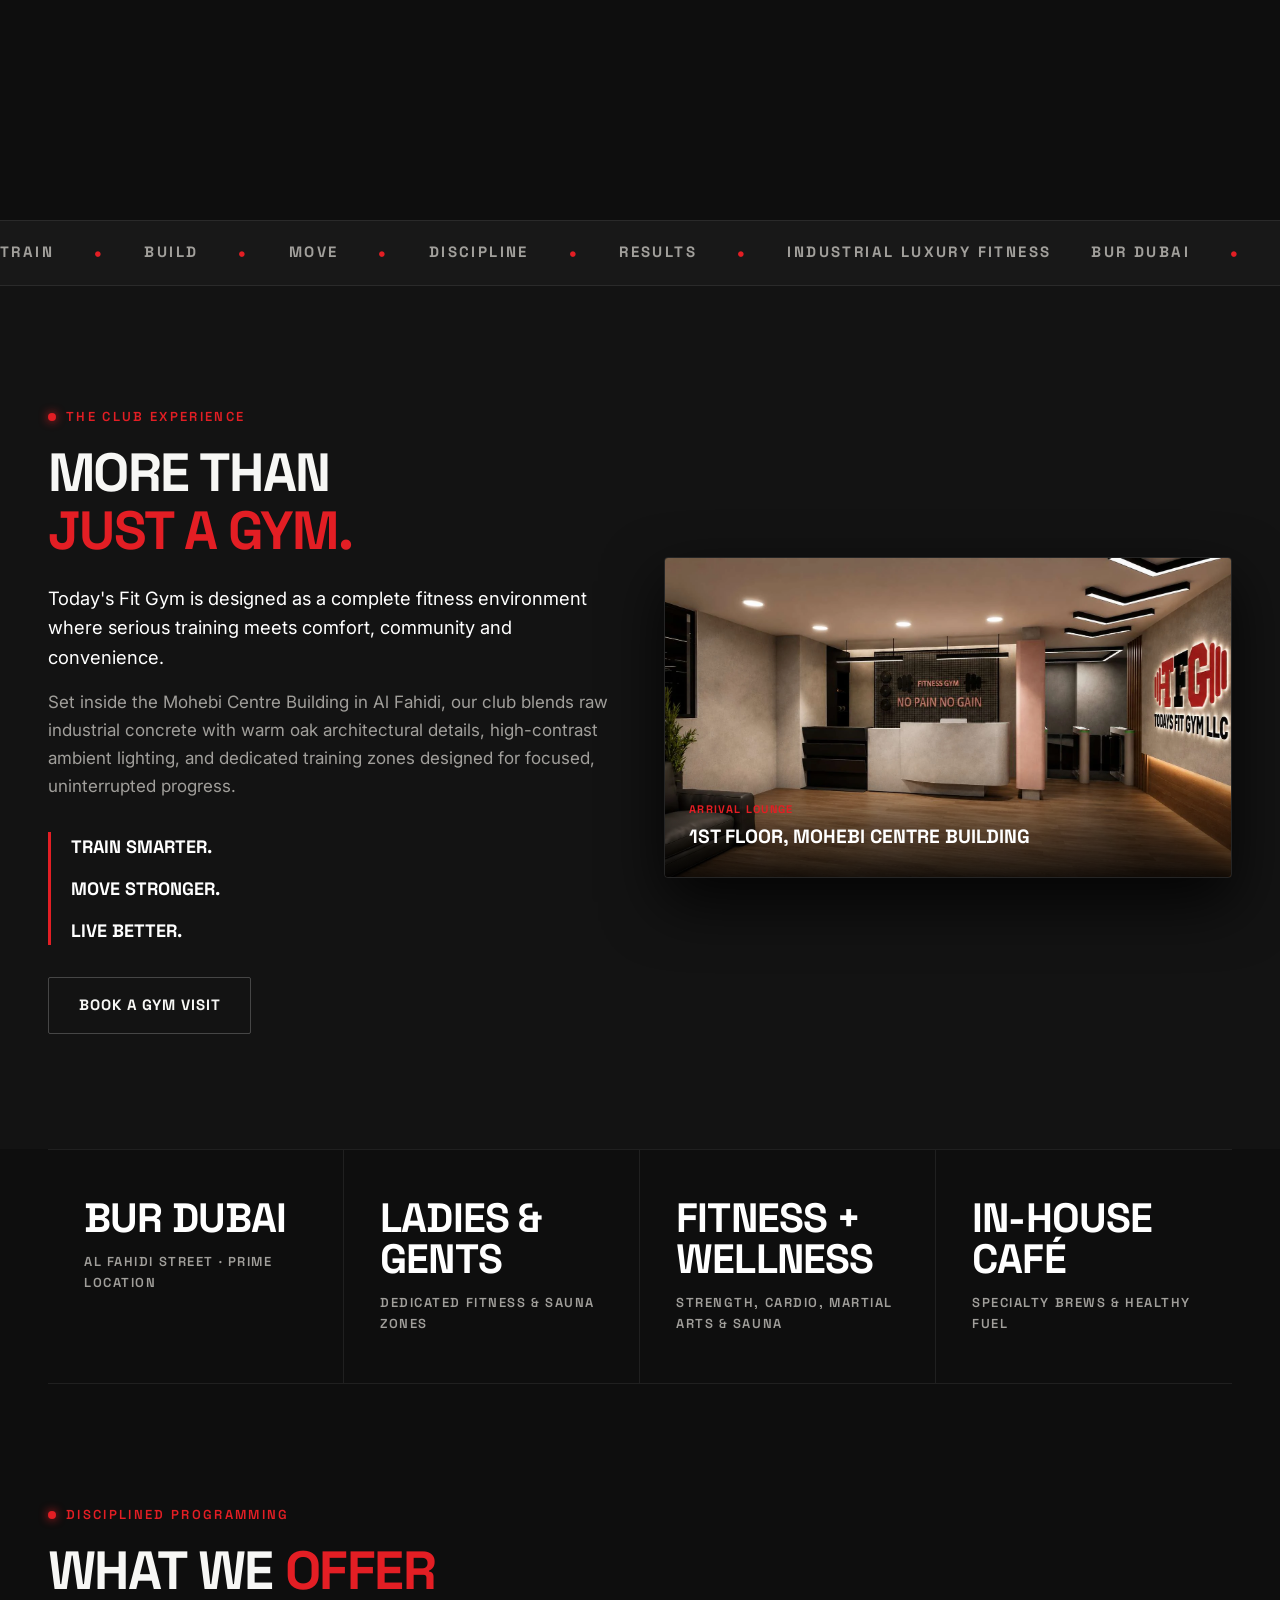
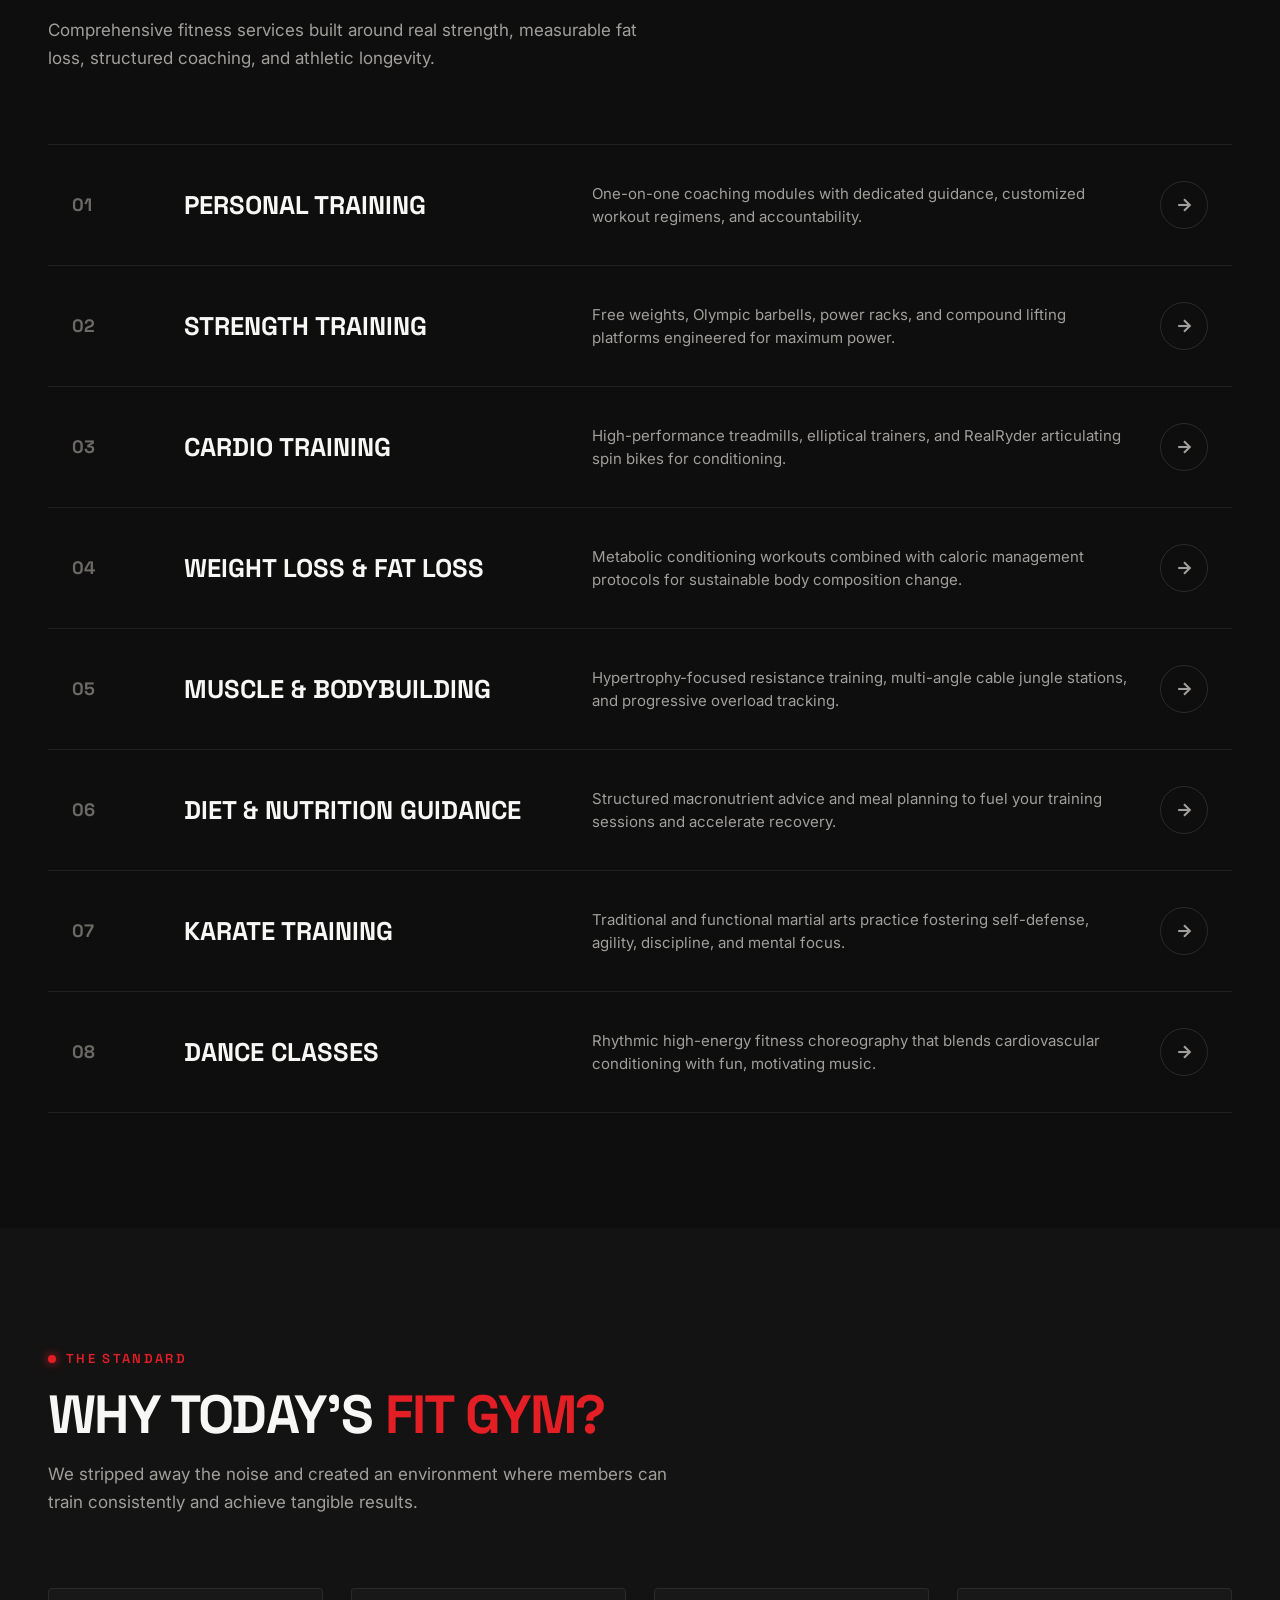
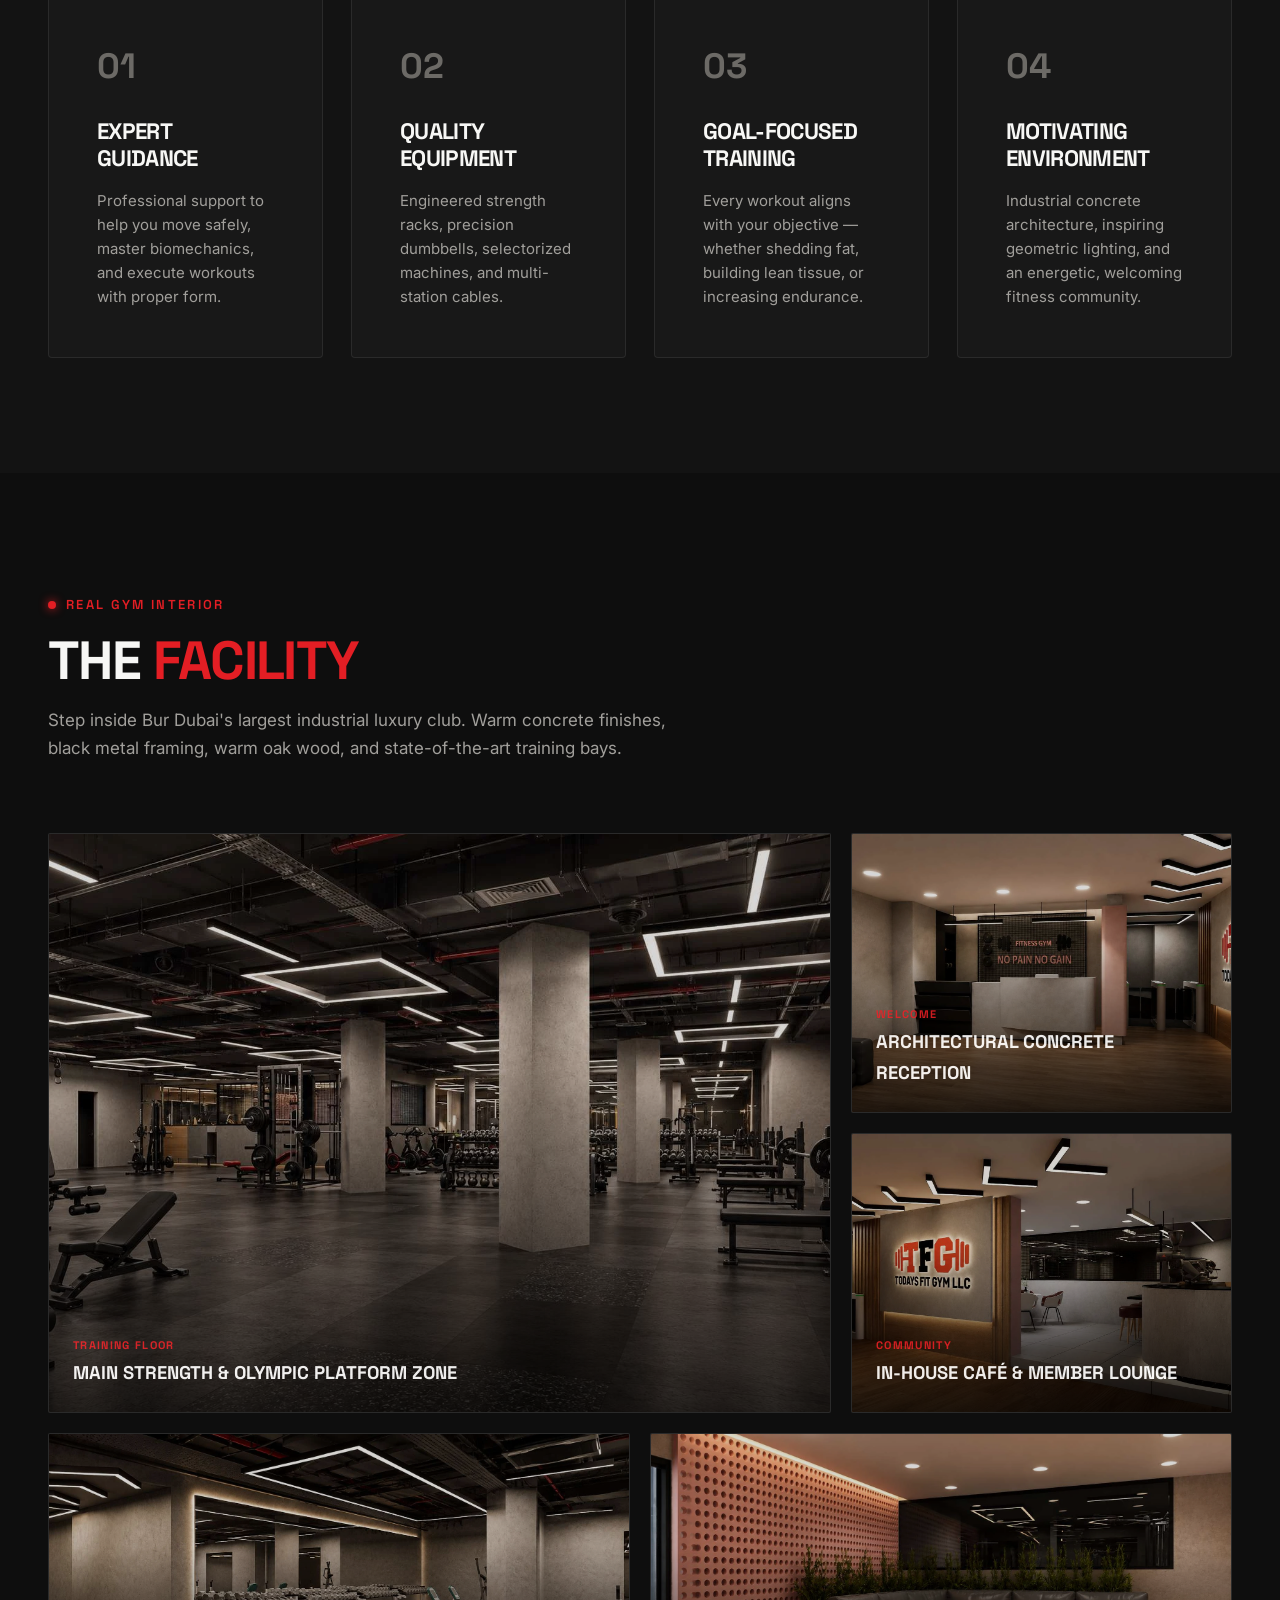
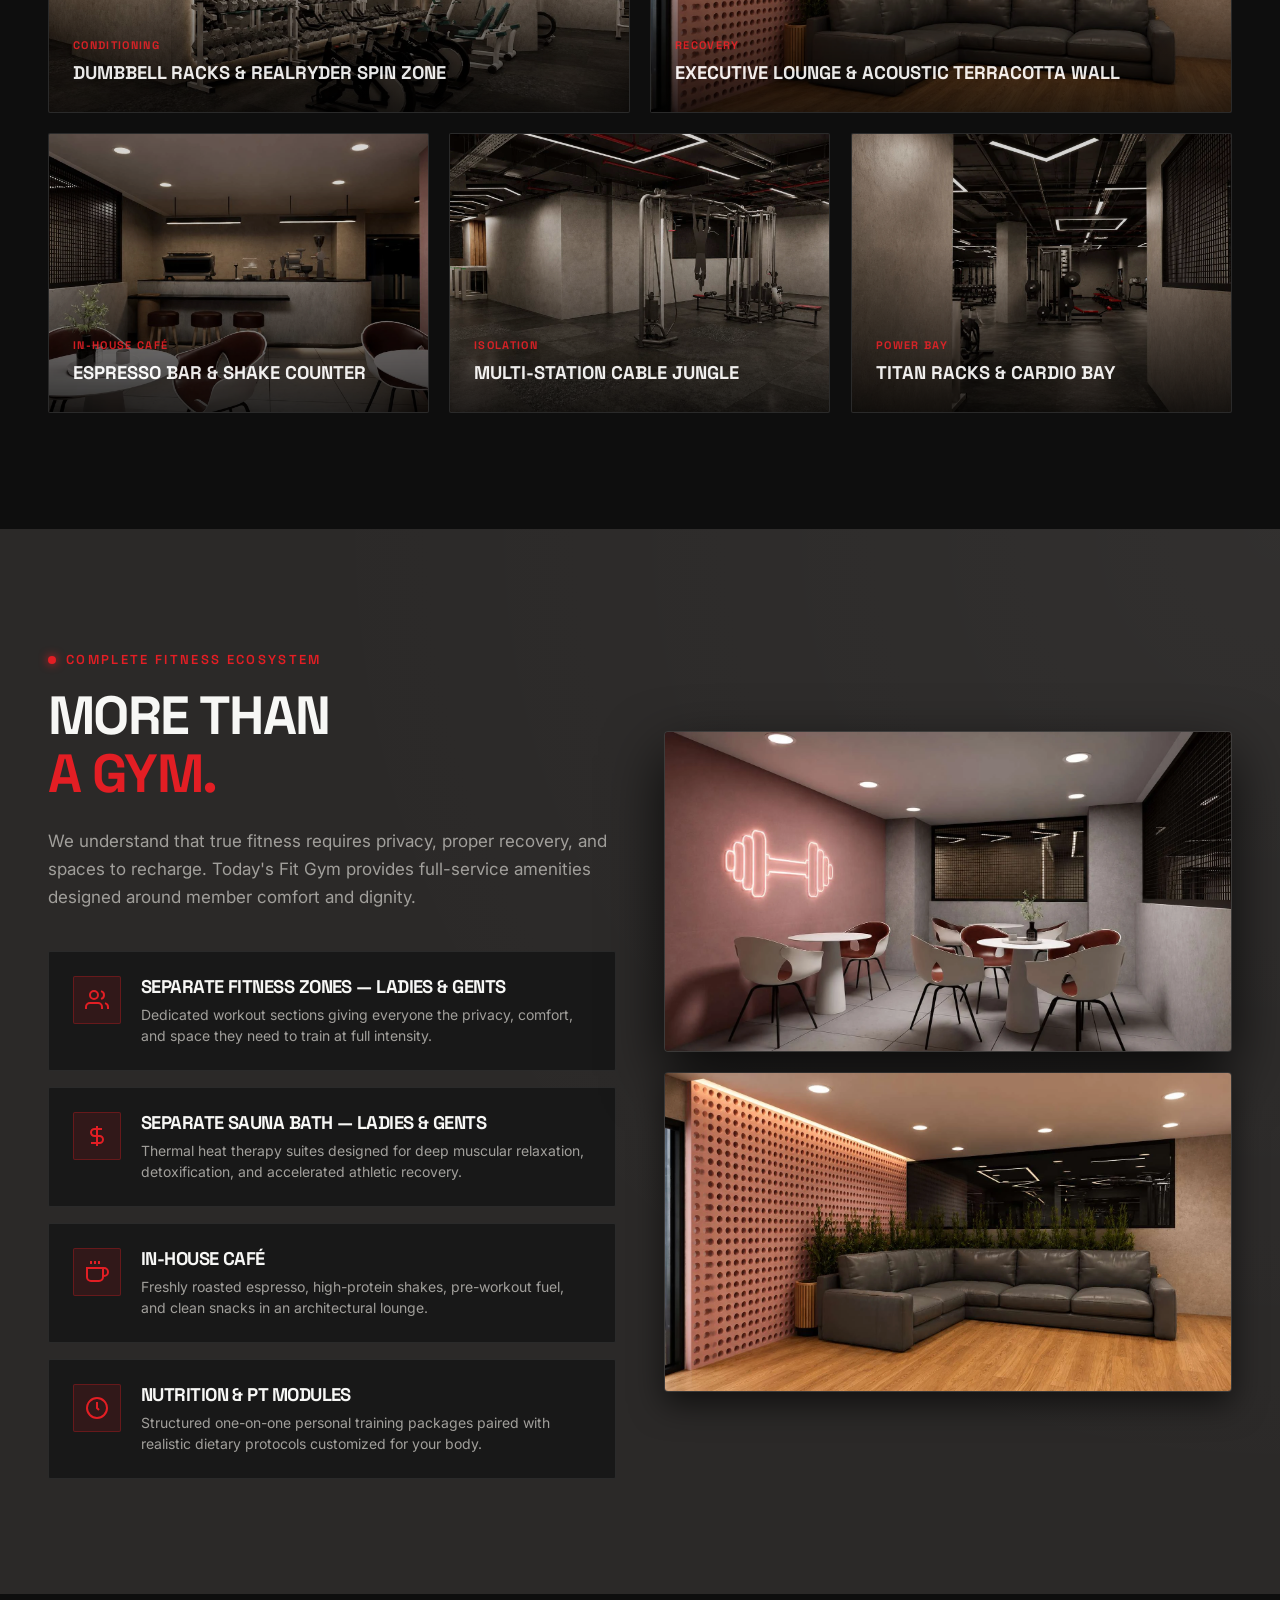
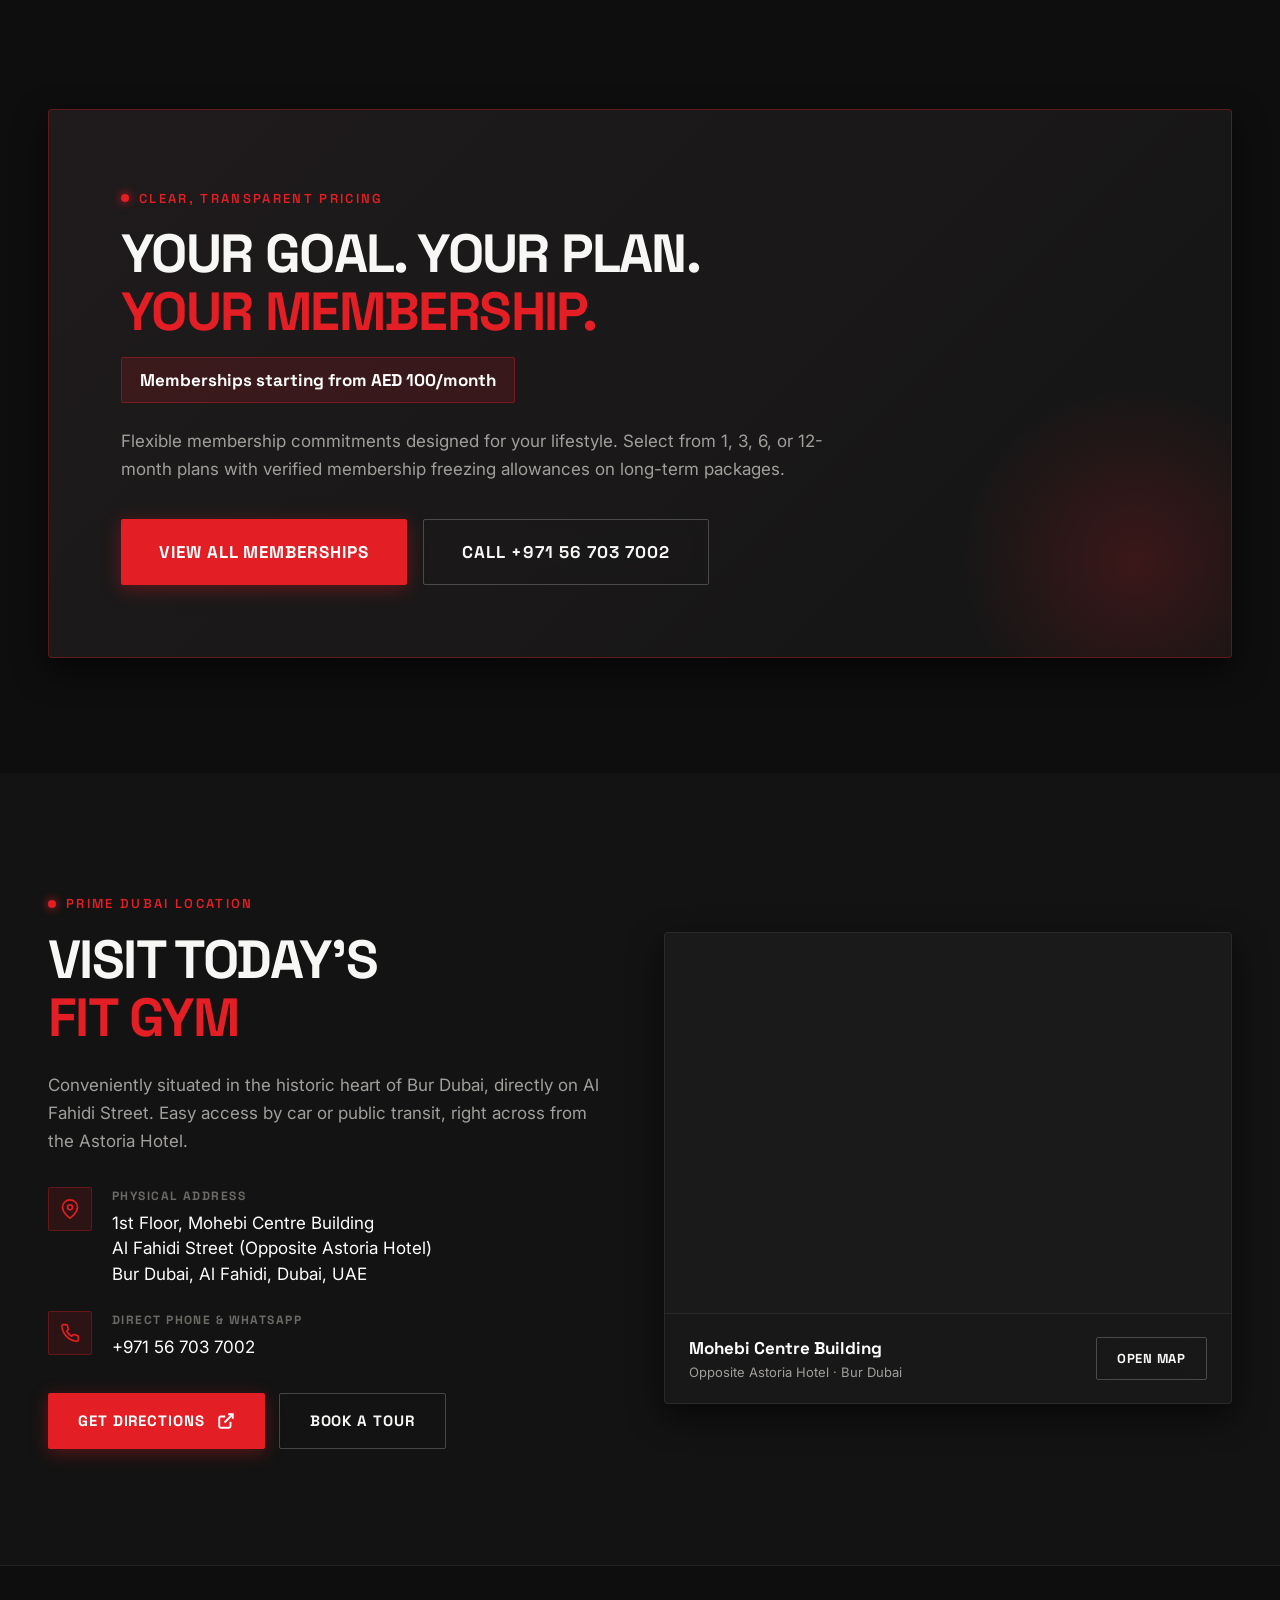
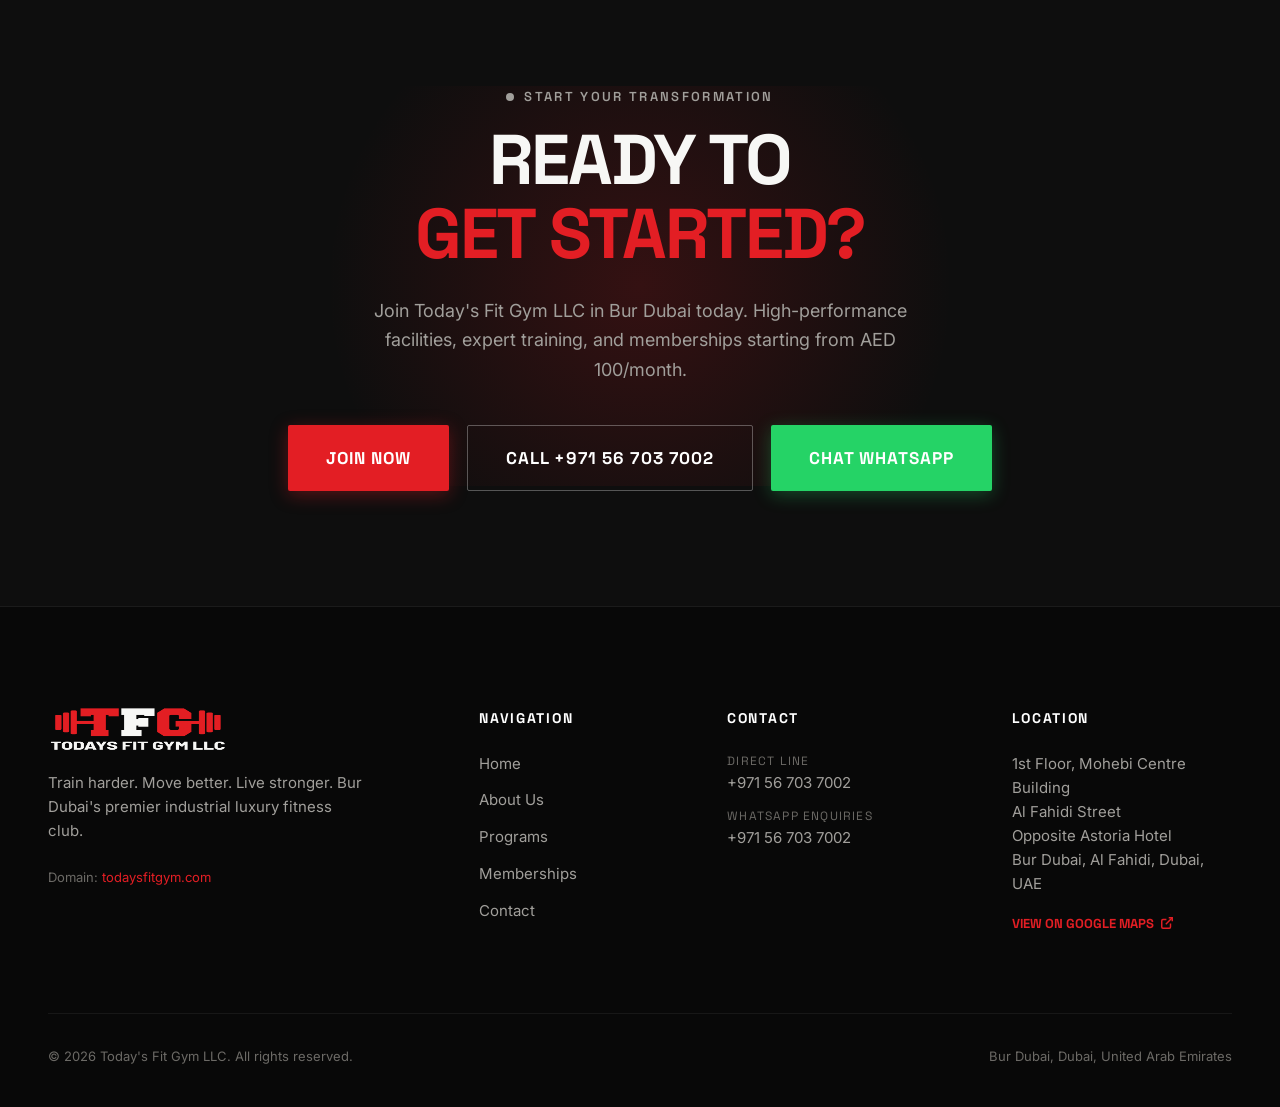
==== commit a02a0a18: "feat(hero): stage hero content against scroll and slow the scrub Builds on the scroll-scrubbed hero:" ====
--- a/index.html
+++ b/index.html
@@ -1,7 +1,10 @@
 <!DOCTYPE html>
-<html lang="en">
+<html lang="en" class="has-hero-scrub">
 <head>
   <meta charset="UTF-8">
+  <!-- Marks that scripting is live. The hero scrub's staged elements and the
+       header are hidden only under .js, so nothing is stuck hidden if JS fails. -->
+  <script>document.documentElement.classList.add('js');</script>
   <meta name="viewport" content="width=device-width, initial-scale=1.0">
   <title>Today's Fit Gym | Industrial Luxury Fitness in Bur Dubai, UAE</title>
   <meta name="description" content="Experience industrial luxury fitness at Today's Fit Gym LLC in Bur Dubai. Spacious training floor, separate ladies and gents zones, sauna, in-house café, and personal training. Memberships from AED 100/mo.">
@@ -147,15 +150,17 @@
       <div class="hero-radial-glow"></div>
 
       <div class="container hero-content">
-        <div class="eyebrow reveal">Today's Fit Gym · Bur Dubai</div>
-        <h1 class="hero-headline reveal reveal-delay-1">
-          Train With Purpose.<br>
-          <span class="text-red">Transform</span> With Today's Fit.
+        <div class="eyebrow" data-hero-el="eyebrow">Today's Fit Gym · Bur Dubai</div>
+        <!-- One h1 for SEO; the two lines are staged separately against scroll
+             and share a grid cell so swapping them causes no layout shift. -->
+        <h1 class="hero-headline">
+          <span class="hero-line" data-hero-el="line1">Train With Purpose.</span>
+          <span class="hero-line" data-hero-el="line2"><span class="text-red">Transform</span> With Today's Fit.</span>
         </h1>
-        <p class="hero-subtitle reveal reveal-delay-2">
+        <p class="hero-subtitle" data-hero-el="subtitle">
           A premium fitness destination in the heart of Bur Dubai, built for people who are serious about getting stronger, healthier and better.
         </p>
-        <div class="hero-actions reveal reveal-delay-3">
+        <div class="hero-actions" data-hero-el="actions">
           <button type="button" class="btn btn-primary btn-lg" data-open-join>
             <span>Join Today</span>
             <svg viewBox="0 0 24 24" fill="none" stroke="currentColor" stroke-width="2.5" stroke-linecap="round" stroke-linejoin="round">
@@ -167,11 +172,15 @@
             <span>Explore The Gym</span>
           </a>
         </div>
-        <div class="hero-scroll-indicator reveal reveal-delay-4">
+        <div class="hero-scroll-indicator" data-hero-el="indicator">
           <div class="scroll-line"></div>
           <span>Scroll to explore facility</span>
         </div>
       </div>
+
+      <!-- Fades the hero to black as the scrub finishes, so the next section
+           emerges from black rather than sliding up under a lit image. -->
+      <div class="hero-fade" id="heroFade" aria-hidden="true"></div>
     </section>
     </div><!-- /.hero-scroll -->
 
--- a/css/style.css
+++ b/css/style.css
@@ -670,13 +670,13 @@
    Height above 100vh is the scrub budget — 260vh ≈ 1.6 viewports of scrolling. */
 .hero-scroll {
   position: relative;
-  height: 260vh;
+  height: 380vh;
 }
 
 /* Shorter scrub budget on phones — 260vh of thumb-scrolling is too long. */
 @media (max-width: 1023px) {
   .hero-scroll {
-    height: 200svh;
+    height: 300svh;
   }
 }
 
@@ -2681,3 +2681,91 @@
     margin-bottom: 1.5rem;
   }
 }
+
+
+/* --------------------------------------------------------------------------
+   HERO SCROLL SEQUENCE — STAGED CONTENT
+   Each piece is revealed against scrub progress by JS, which writes opacity
+   and transform directly. Never use display/visibility to stage these: they
+   must keep their layout box so revealing one never shifts the others.
+   -------------------------------------------------------------------------- */
+[data-hero-el] {
+  will-change: opacity, transform;
+}
+
+/* Hidden from first paint so the staged reveal never flashes. JS then writes
+   inline opacity, which wins over this. */
+.js.has-hero-scrub [data-hero-el] {
+  opacity: 0;
+}
+
+/* Both headline lines share one grid cell, so swapping line 1 for line 2
+   cannot move anything. The cell is as tall as the taller line. */
+.hero-headline {
+  display: grid;
+  align-items: start;
+}
+
+.hero-line {
+  grid-area: 1 / 1;
+}
+
+/* On short viewports the hero stack is taller than the fold and the scroll
+   indicator — the last, least important item — gets clipped. Drop it there
+   rather than let it be cut off. It is only visible at the very start anyway. */
+@media (max-height: 700px) {
+  .hero-scroll-indicator {
+    display: none;
+  }
+}
+
+/* Fades the hero to black at the end of the scrub. */
+.hero-fade {
+  position: absolute;
+  inset: 0;
+  z-index: 5;
+  background: var(--color-bg);
+  opacity: 0;
+  pointer-events: none;
+}
+
+/* Header stays out of the way until the hero scrub finishes. Hidden from the
+   first paint (not by JS after the fact, which would flash), but only under
+   .js and only on the page that has the scrub. */
+.js.has-hero-scrub .site-header {
+  opacity: 0;
+  transform: translateY(-100%);
+  pointer-events: none;
+}
+
+.js.has-hero-scrub .site-header.is-hero-shown {
+  opacity: 1;
+  transform: none;
+  pointer-events: auto;
+}
+
+.site-header {
+  transition: opacity 420ms ease, transform 420ms cubic-bezier(0.16, 1, 0.3, 1);
+}
+
+/* Static hero (reduced motion, or no scrub): show everything at rest, with
+   the headline lines stacked normally rather than overlaid. */
+.hero-scroll.is-static .hero-headline {
+  display: block;
+}
+
+.hero-scroll.is-static [data-hero-el] {
+  opacity: 1 !important;
+  transform: none !important;
+  will-change: auto;
+}
+
+.hero-scroll.is-static .hero-fade {
+  display: none;
+}
+
+@media (prefers-reduced-motion: reduce) {
+  .site-header {
+    transition: none;
+  }
+}
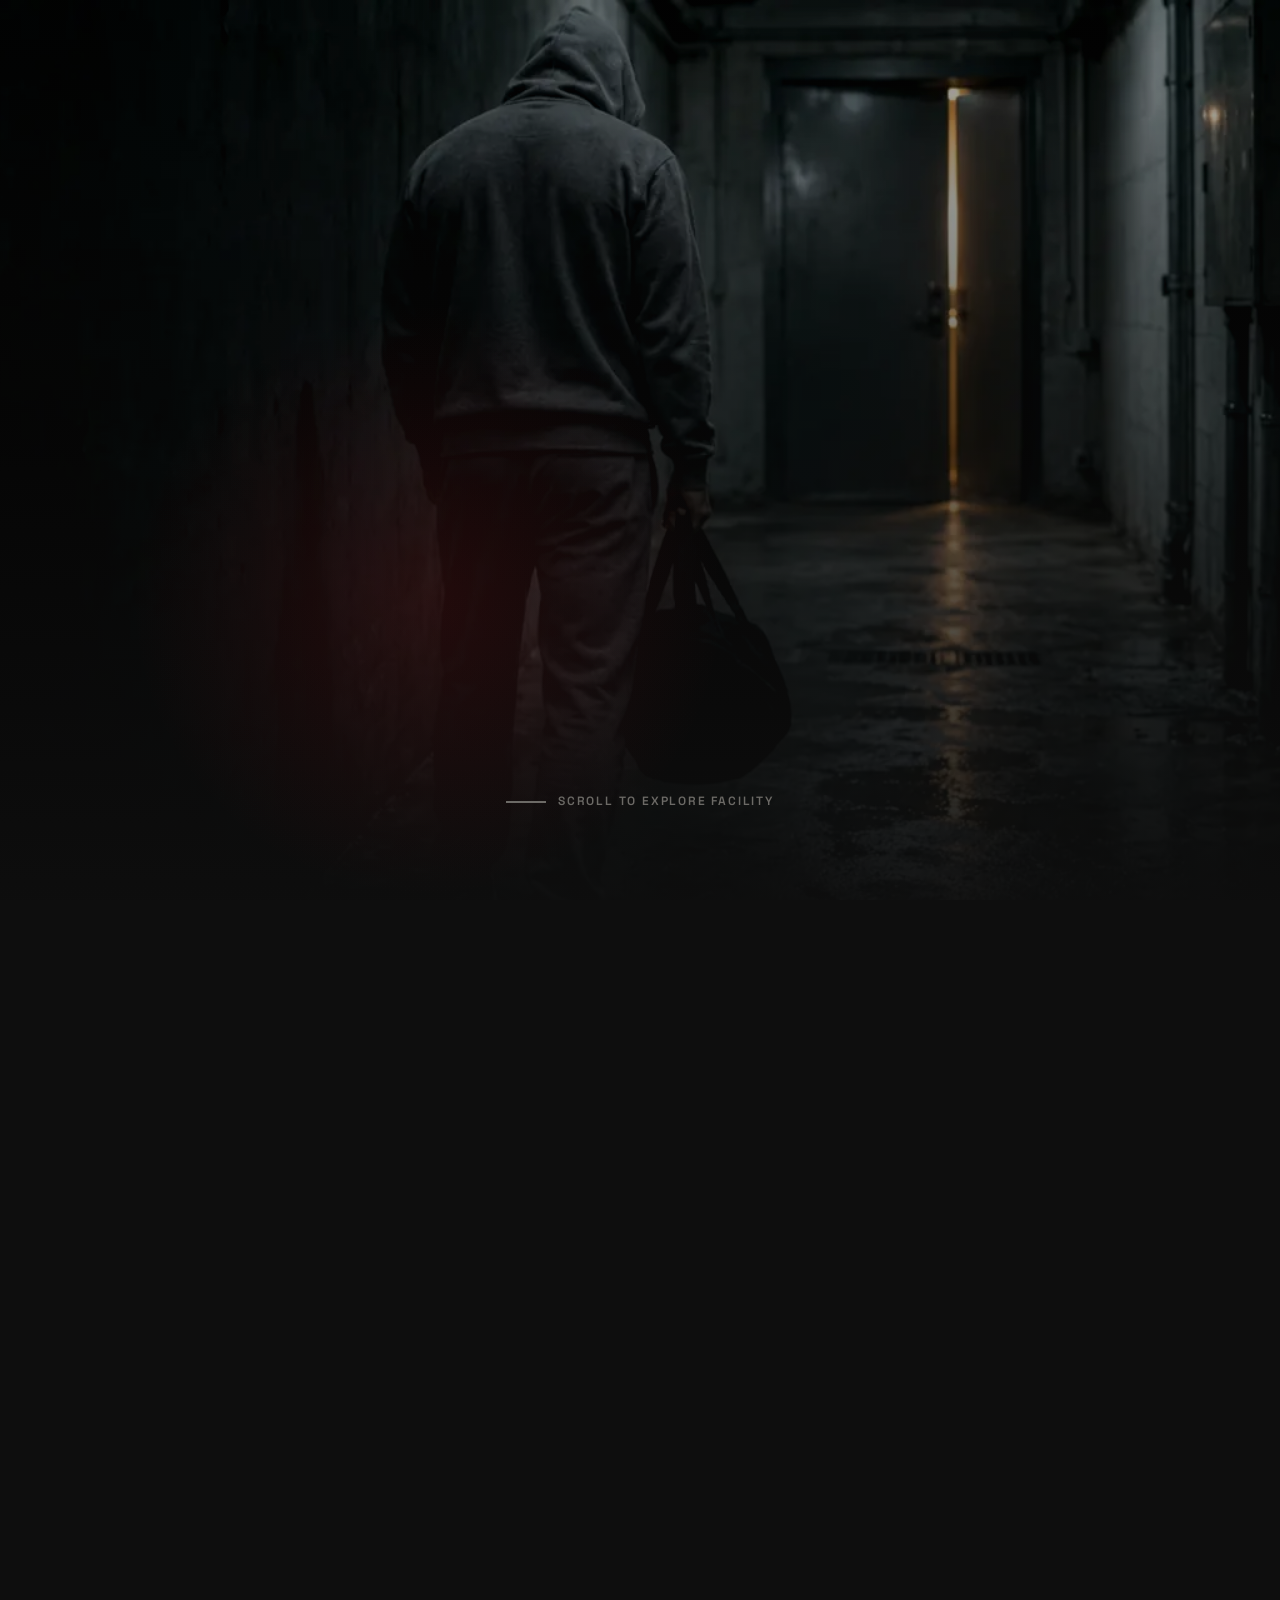
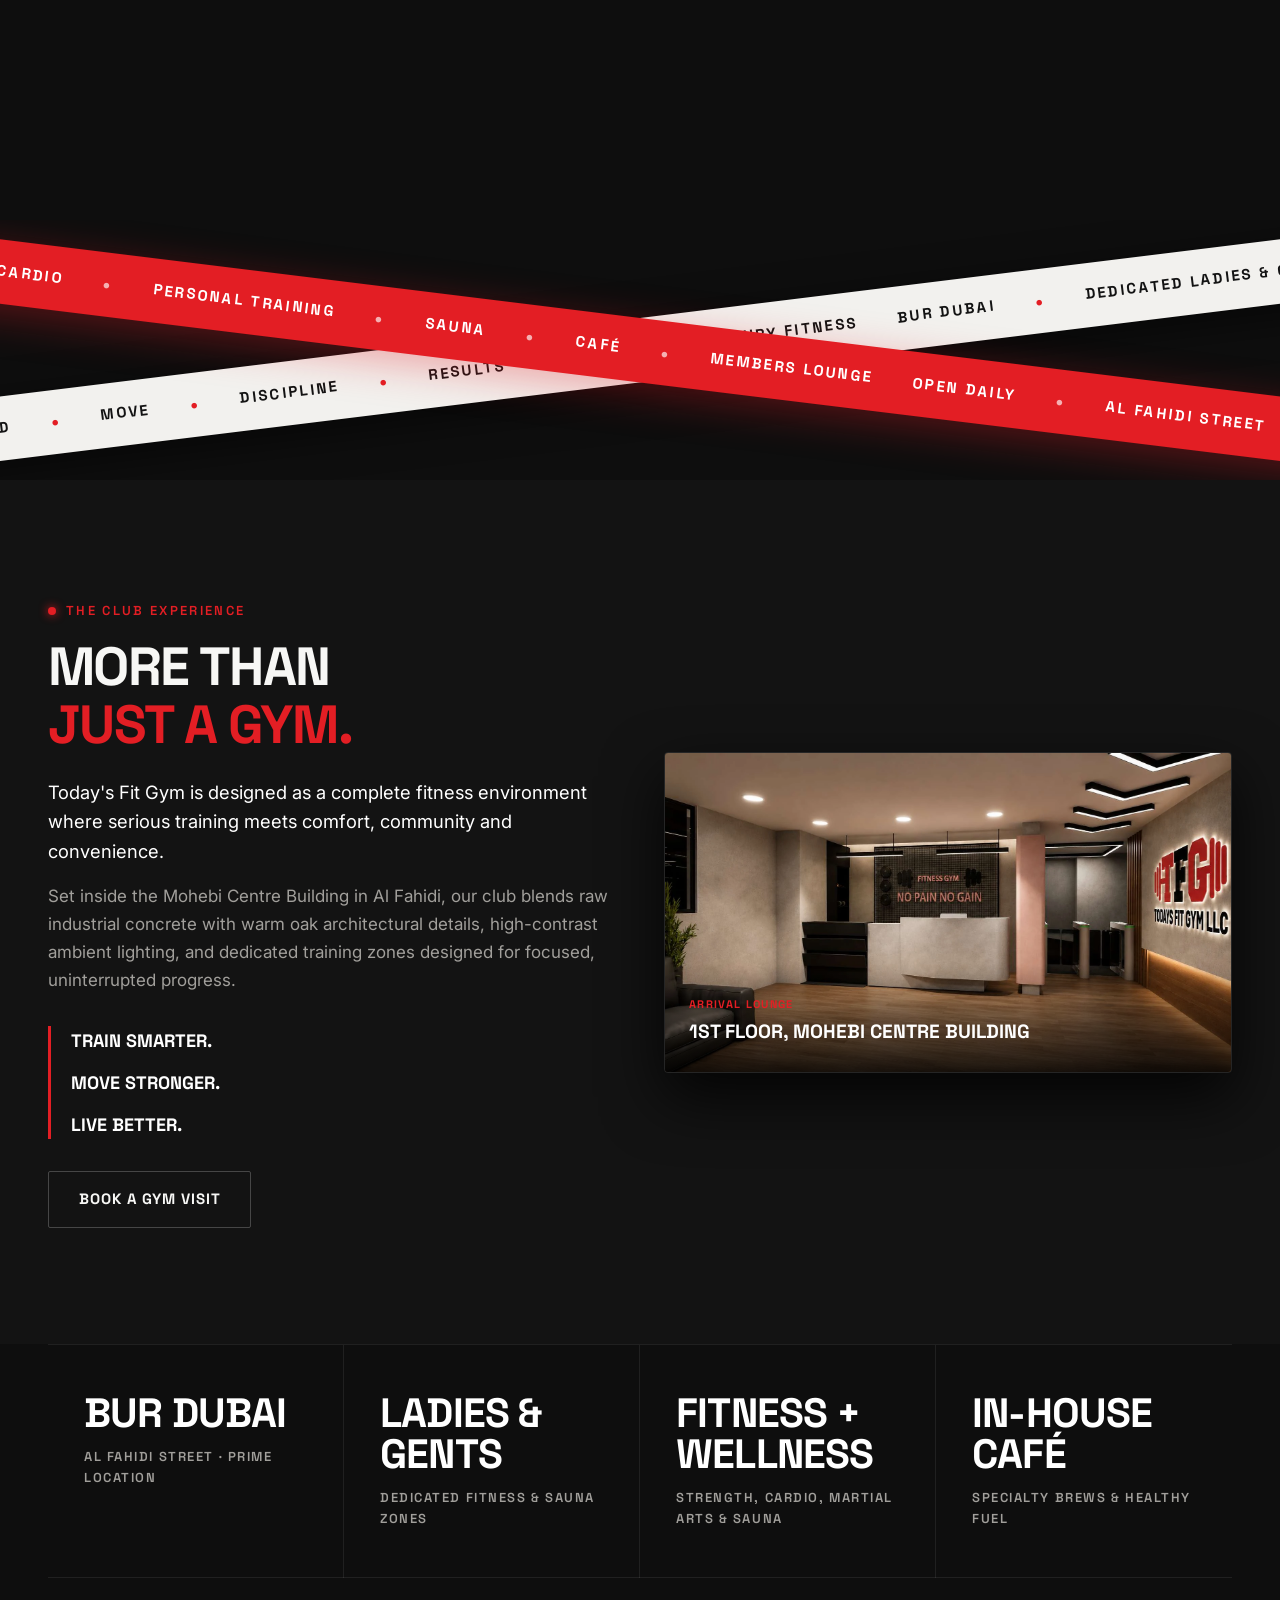
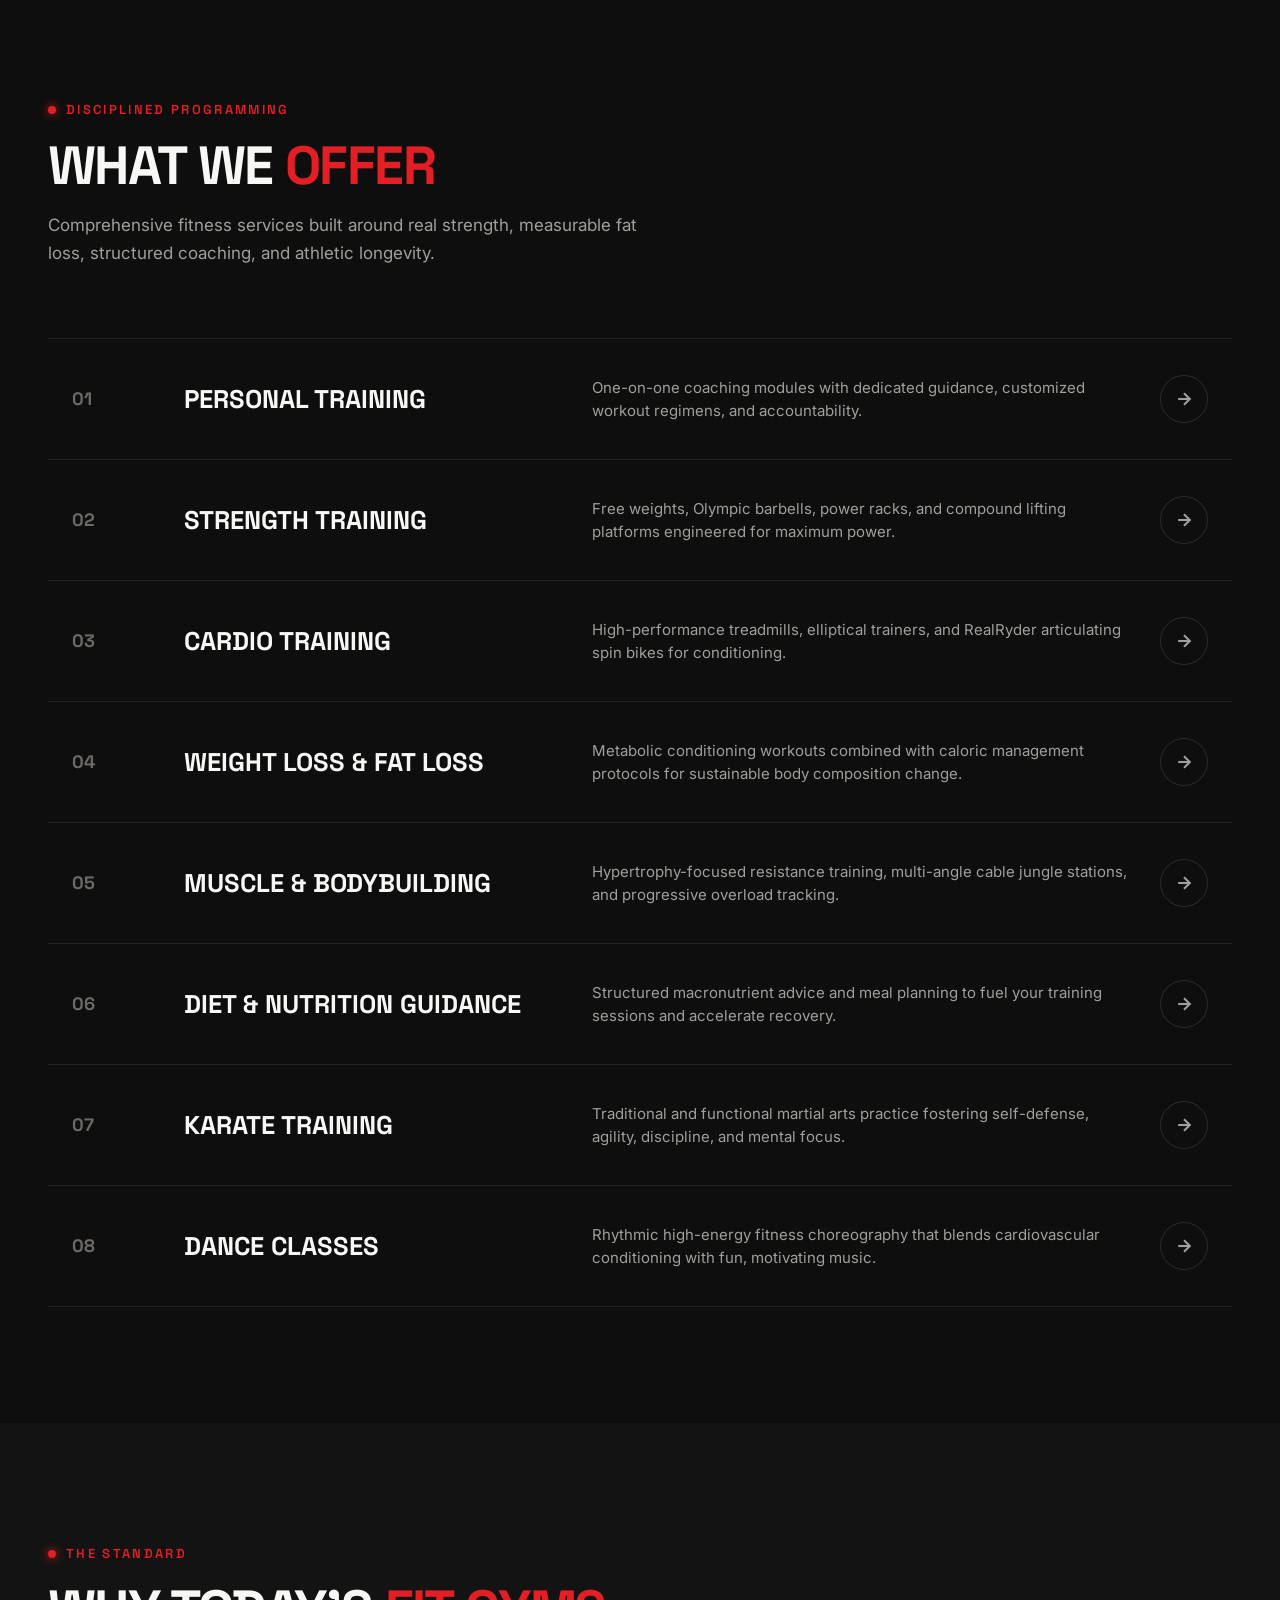
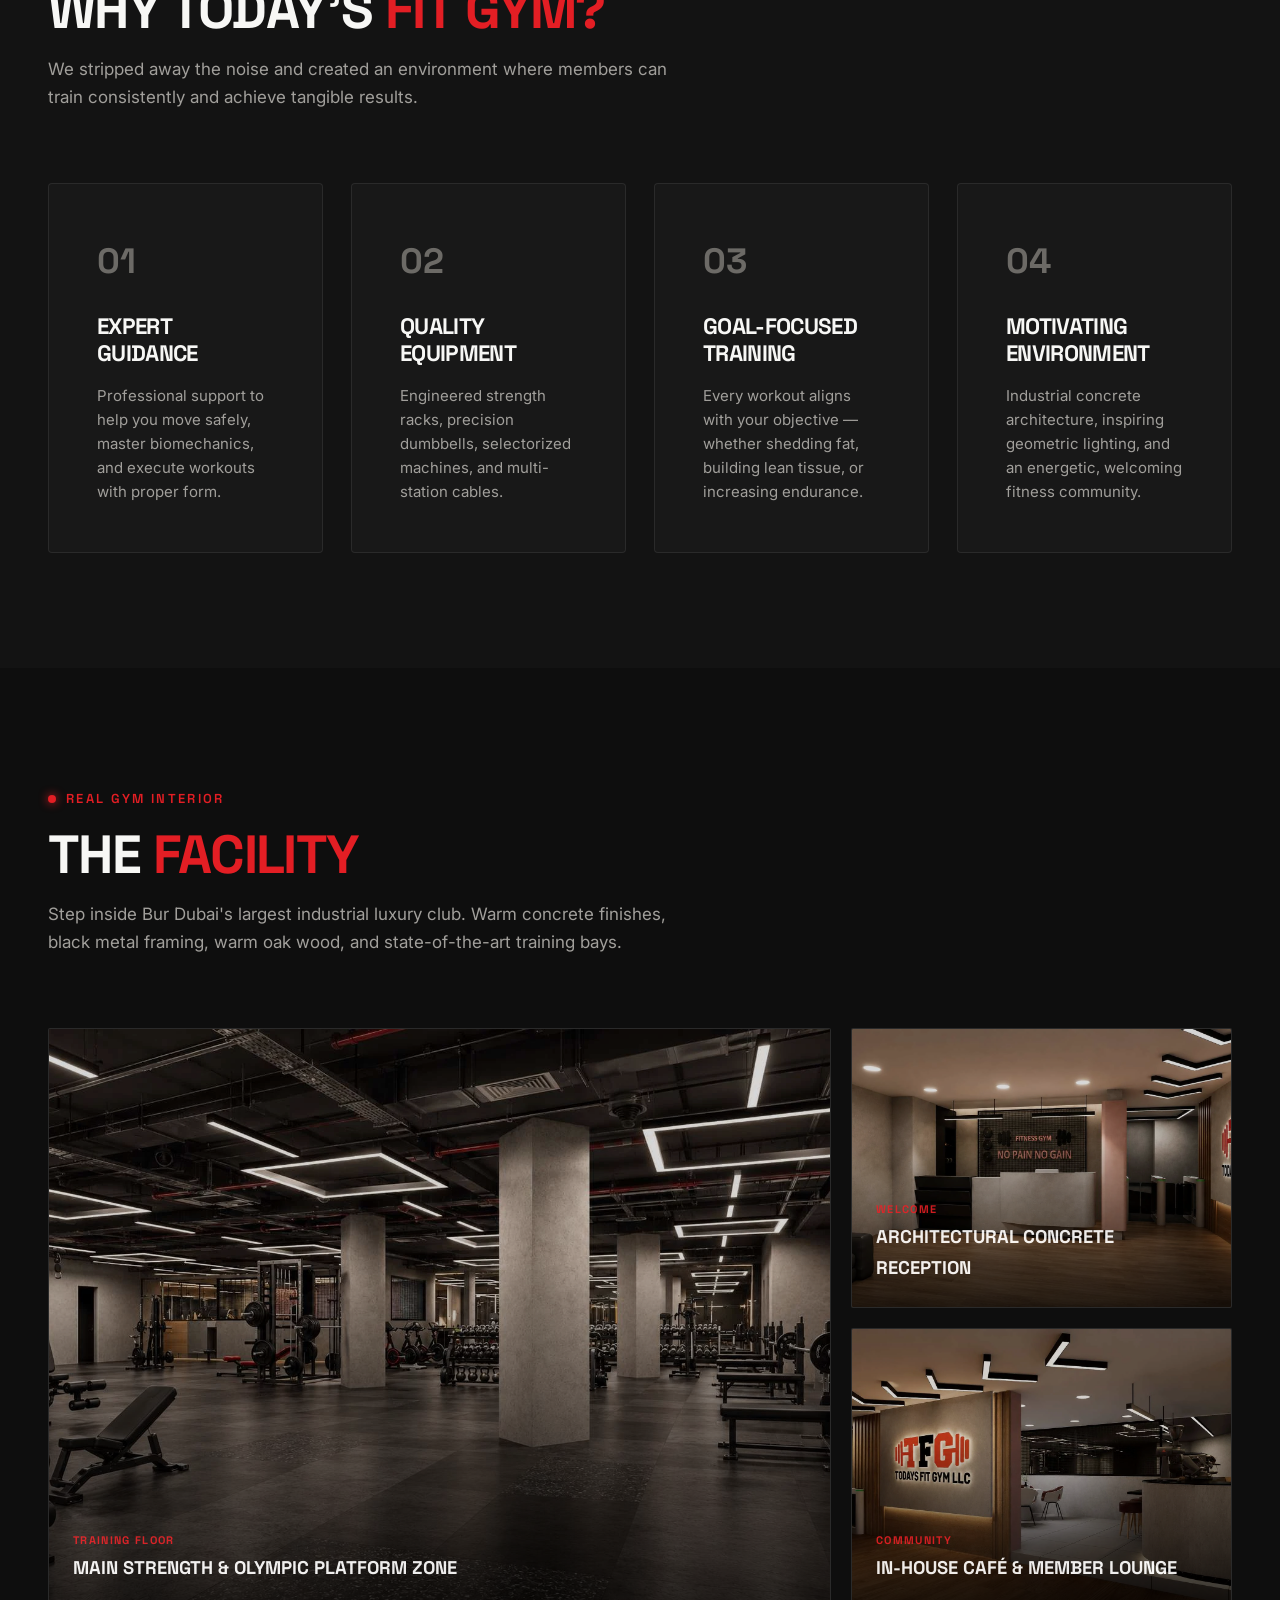
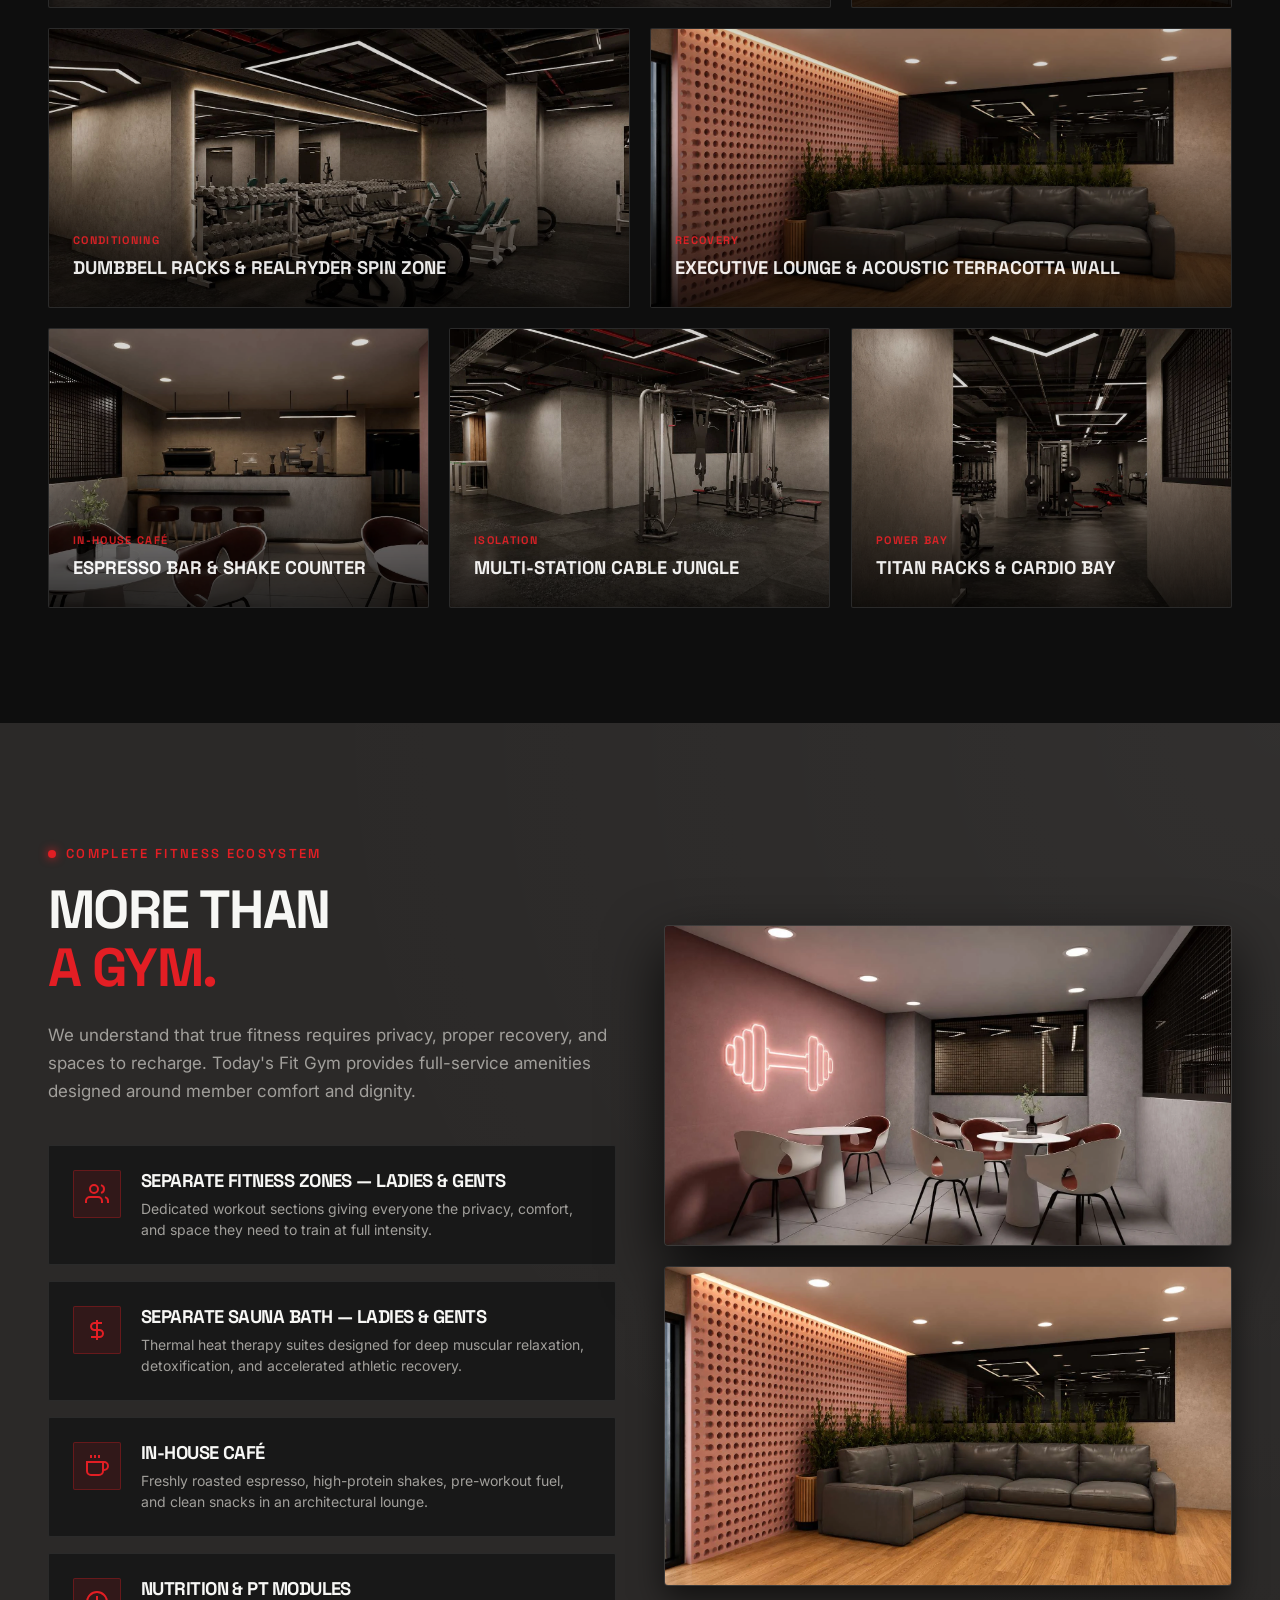
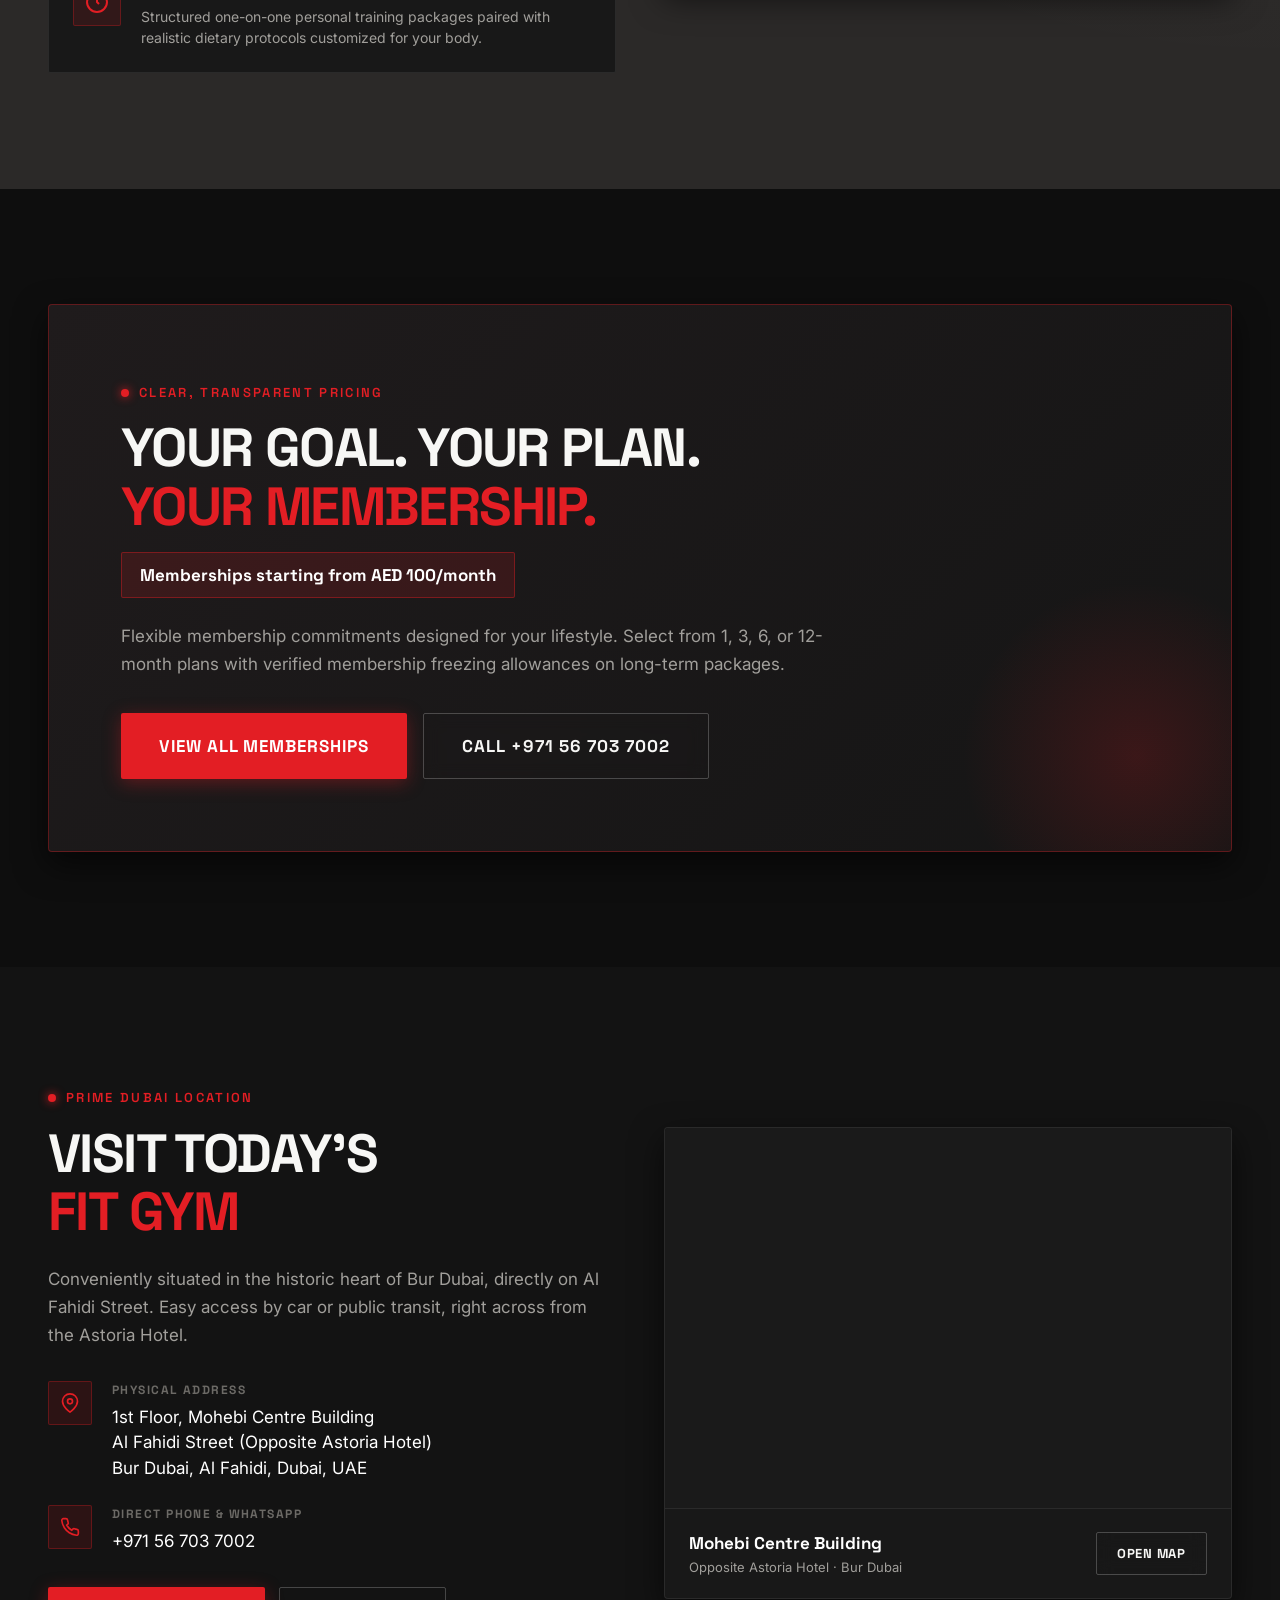
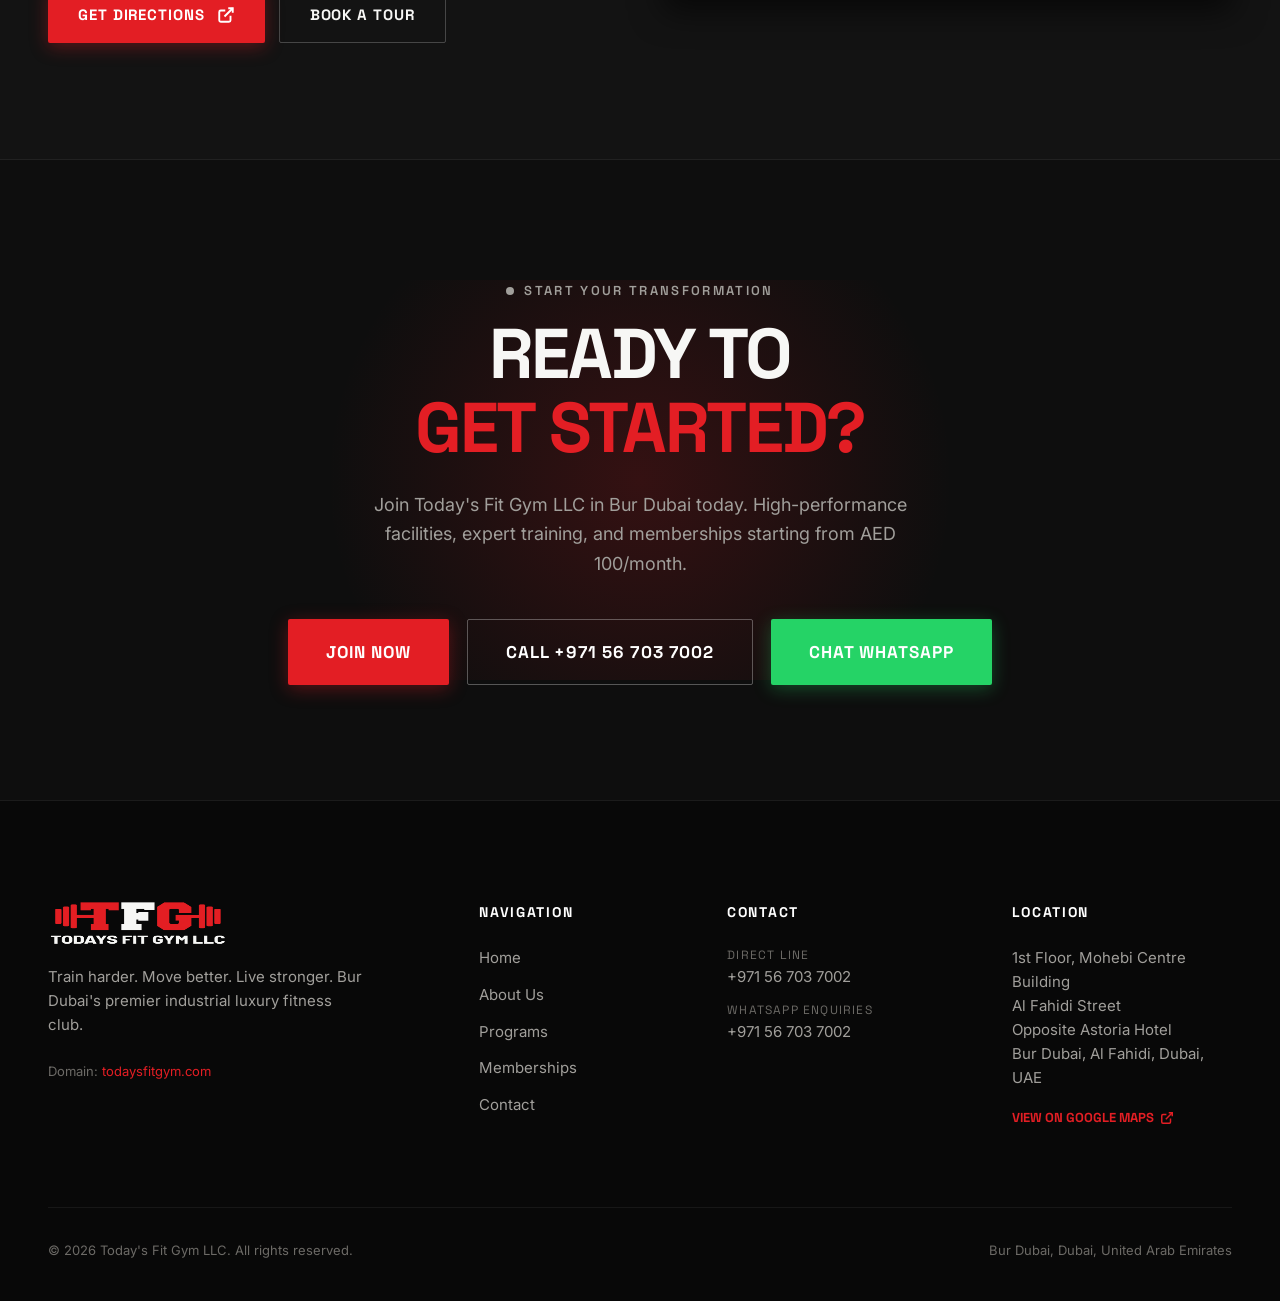
==== commit bb39cc4e: "feat(ui): centre hero copy, cross the marquees, drop the sticky bar - Remove the sticky mobile quick" ====
--- a/index.html
+++ b/index.html
@@ -184,13 +184,24 @@
     </section>
     </div><!-- /.hero-scroll -->
 
-    <!-- Marquee Ticker -->
-    <div class="marquee-ribbon" aria-hidden="true">
-      <div class="marquee-track">
-        <div class="marquee-item">Train <span class="bullet">•</span> Build <span class="bullet">•</span> Move <span class="bullet">•</span> Discipline <span class="bullet">•</span> Results <span class="bullet">•</span> Industrial Luxury Fitness</div>
-        <div class="marquee-item">Bur Dubai <span class="bullet">•</span> Dedicated Ladies & Gents Zones <span class="bullet">•</span> Sauna Bath <span class="bullet">•</span> In-House Café <span class="bullet">•</span> Personal Training</div>
-        <div class="marquee-item">Train <span class="bullet">•</span> Build <span class="bullet">•</span> Move <span class="bullet">•</span> Discipline <span class="bullet">•</span> Results <span class="bullet">•</span> Industrial Luxury Fitness</div>
-        <div class="marquee-item">Bur Dubai <span class="bullet">•</span> Dedicated Ladies & Gents Zones <span class="bullet">•</span> Sauna Bath <span class="bullet">•</span> In-House Café <span class="bullet">•</span> Personal Training</div>
+    <!-- Crossed marquee ribbons: two bands tilted in opposite directions so
+         they form an X, scrolling against each other. -->
+    <div class="marquee-cross" aria-hidden="true">
+      <div class="marquee-ribbon marquee-band marquee-band-dark">
+        <div class="marquee-track">
+          <div class="marquee-item">Train <span class="bullet">•</span> Build <span class="bullet">•</span> Move <span class="bullet">•</span> Discipline <span class="bullet">•</span> Results <span class="bullet">•</span> Industrial Luxury Fitness</div>
+          <div class="marquee-item">Bur Dubai <span class="bullet">•</span> Dedicated Ladies &amp; Gents Zones <span class="bullet">•</span> Sauna Bath <span class="bullet">•</span> In-House Café <span class="bullet">•</span> Personal Training</div>
+          <div class="marquee-item">Train <span class="bullet">•</span> Build <span class="bullet">•</span> Move <span class="bullet">•</span> Discipline <span class="bullet">•</span> Results <span class="bullet">•</span> Industrial Luxury Fitness</div>
+          <div class="marquee-item">Bur Dubai <span class="bullet">•</span> Dedicated Ladies &amp; Gents Zones <span class="bullet">•</span> Sauna Bath <span class="bullet">•</span> In-House Café <span class="bullet">•</span> Personal Training</div>
+        </div>
+      </div>
+      <div class="marquee-ribbon marquee-band marquee-band-red">
+        <div class="marquee-track marquee-track-reverse">
+          <div class="marquee-item">Strength <span class="bullet">•</span> Cardio <span class="bullet">•</span> Personal Training <span class="bullet">•</span> Sauna <span class="bullet">•</span> Café <span class="bullet">•</span> Members Lounge</div>
+          <div class="marquee-item">Open Daily <span class="bullet">•</span> Al Fahidi Street <span class="bullet">•</span> Memberships From AED 100 <span class="bullet">•</span> Book A Free Visit</div>
+          <div class="marquee-item">Strength <span class="bullet">•</span> Cardio <span class="bullet">•</span> Personal Training <span class="bullet">•</span> Sauna <span class="bullet">•</span> Café <span class="bullet">•</span> Members Lounge</div>
+          <div class="marquee-item">Open Daily <span class="bullet">•</span> Al Fahidi Street <span class="bullet">•</span> Memberships From AED 100 <span class="bullet">•</span> Book A Free Visit</div>
+        </div>
       </div>
     </div>
 
@@ -819,24 +830,6 @@
     </div>
   </footer>
 
-  <!-- =========================================================================
-       MOBILE QUICK ACTION BAR (STICKY BOTTOM)
-       ========================================================================= -->
-  <div class="mobile-action-bar">
-    <div class="mobile-action-bar-inner">
-      <a href="tel:+971567037002" class="mobile-action-btn call-btn">
-        <svg viewBox="0 0 24 24" fill="none" stroke="currentColor" stroke-width="2"><path d="M22 16.92v3a2 2 0 0 1-2.18 2 19.79 19.79 0 0 1-8.63-3.07 19.5 19.5 0 0 1-6-6 19.79 19.79 0 0 1-3.07-8.67A2 2 0 0 1 4.11 2h3a2 2 0 0 1 2 1.72 12.84 12.84 0 0 0 .7 2.81 2 2 0 0 1-.45 2.11L8.09 9.91a16 16 0 0 0 6 6l1.27-1.27a2 2 0 0 1 2.11-.45 12.84 12.84 0 0 0 2.81.7A2 2 0 0 1 22 16.92z"/></svg>
-        <span>Call</span>
-      </a>
-      <a href="https://wa.me/971567037002?text=Hello%20Today's%20Fit%20Gym%2C%20I%20would%20like%20to%20enquire%20about%20memberships." target="_blank" rel="noopener" class="mobile-action-btn wa-btn">
-        <svg viewBox="0 0 24 24" fill="currentColor"><path d="M12.04 2C6.58 2 2.13 6.45 2.13 11.91C2.13 13.66 2.59 15.36 3.45 16.86L2.05 22L7.3 20.62C8.75 21.41 10.38 21.83 12.04 21.83C17.5 21.83 21.95 17.38 21.95 11.92C21.95 9.27 20.92 6.78 19.05 4.91C17.18 3.03 14.69 2 12.04 2M12.05 3.67C14.25 3.67 16.31 4.53 17.87 6.09C19.42 7.65 20.28 9.72 20.28 11.92C20.28 16.46 16.58 20.15 12.04 20.15C10.56 20.15 9.11 19.76 7.85 19L7.55 18.83L4.43 19.65L5.26 16.61L5.06 16.29C4.24 14.99 3.8 13.47 3.8 11.91C3.81 7.37 7.5 3.67 12.05 3.67Z"/></svg>
-        <span>WhatsApp</span>
-      </a>
-      <button type="button" class="mobile-action-btn join-btn" data-open-join>
-        <span>Join Now</span>
-      </button>
-    </div>
-  </div>
 
   <!-- =========================================================================
        MODAL: JOIN NOW
--- a/css/style.css
+++ b/css/style.css
@@ -599,71 +599,6 @@
 }
 
 /* --------------------------------------------------------------------------
-   7. STICKY BOTTOM ACTION BAR (MOBILE ONLY)
-   -------------------------------------------------------------------------- */
-.mobile-action-bar {
-  display: none;
-  position: fixed;
-  bottom: 0;
-  left: 0;
-  right: 0;
-  z-index: 990;
-  background: rgba(17, 17, 17, 0.95);
-  backdrop-filter: blur(16px);
-  -webkit-backdrop-filter: blur(16px);
-  border-top: 1px solid rgba(255, 255, 255, 0.1);
-  padding: 10px 16px;
-  padding-bottom: max(10px, env(safe-area-inset-bottom));
-  box-shadow: 0 -4px 20px rgba(0, 0, 0, 0.6);
-}
-
-.mobile-action-bar-inner {
-  display: grid;
-  grid-template-columns: 1fr 1fr 1.3fr;
-  gap: 8px;
-}
-
-.mobile-action-btn {
-  display: flex;
-  flex-direction: column;
-  align-items: center;
-  justify-content: center;
-  gap: 4px;
-  padding: 8px 6px;
-  border-radius: var(--radius-xs);
-  font-family: var(--font-display);
-  font-size: 0.6875rem;
-  font-weight: 700;
-  letter-spacing: 0.05em;
-  text-transform: uppercase;
-  background: rgba(255, 255, 255, 0.05);
-  color: var(--color-text);
-  border: 1px solid rgba(255, 255, 255, 0.08);
-}
-
-.mobile-action-btn svg {
-  width: 18px;
-  height: 18px;
-}
-
-.mobile-action-btn.call-btn {
-  color: #f7f7f5;
-}
-
-.mobile-action-btn.wa-btn {
-  color: #25D366;
-  border-color: rgba(37, 211, 102, 0.3);
-  background: rgba(37, 211, 102, 0.08);
-}
-
-.mobile-action-btn.join-btn {
-  background: var(--color-brand-red);
-  color: #ffffff;
-  border-color: var(--color-brand-red);
-  box-shadow: 0 2px 10px rgba(227, 30, 36, 0.4);
-}
-
-/* --------------------------------------------------------------------------
    8. HERO SECTIONS
    -------------------------------------------------------------------------- */
 /* Scroll track: the hero pins while this scrolls past, driving the frame scrub.
@@ -778,6 +713,8 @@
   position: relative;
   z-index: 3;
   max-width: 920px;
+  margin-inline: auto;
+  text-align: center;
 }
 
 .hero-headline {
@@ -789,6 +726,7 @@
   font-size: clamp(1rem, 1.6vw, 1.25rem);
   line-height: 1.5;
   max-width: 680px;
+  margin-inline: auto;
   color: rgba(247, 247, 245, 0.88);
   margin-bottom: 1.25rem;
 }
@@ -796,6 +734,7 @@
 .hero-actions {
   display: flex;
   align-items: center;
+  justify-content: center;
   flex-wrap: wrap;
   gap: 16px;
   margin-bottom: 1.5rem;
@@ -847,6 +786,89 @@
   overflow: hidden;
   position: relative;
   z-index: 5;
+}
+
+/* --------------------------------------------------------------------------
+   CROSSED MARQUEE BANDS
+   Two ribbons tilted in opposite directions so they form an X, scrolling
+   against each other. The wrapper clips them, so the tilted ends never push
+   the page sideways; the bands are over-wide so their corners stay covered.
+   -------------------------------------------------------------------------- */
+.marquee-cross {
+  position: relative;
+  height: 260px;
+  overflow: hidden;
+  background: var(--color-bg);
+  z-index: 5;
+}
+
+.marquee-cross .marquee-band {
+  position: absolute;
+  left: 50%;
+  top: 50%;
+  width: 130%;
+  border: none;
+}
+
+/* Light band, not --color-surface: at #181818 against a #0e0e0e page the
+   band was invisible. It needs to read as a distinct ribbon. */
+.marquee-cross .marquee-band-dark {
+  background: #f2f1ee;
+  transform: translate(-50%, -50%) rotate(-7deg);
+  box-shadow: 0 10px 40px rgba(0, 0, 0, 0.55);
+}
+
+.marquee-cross .marquee-band-dark .marquee-item {
+  color: #131313;
+}
+
+.marquee-cross .marquee-band-dark .marquee-item span.bullet {
+  color: var(--color-brand-red);
+}
+
+.marquee-cross .marquee-band-red {
+  background: var(--color-brand-red);
+  transform: translate(-50%, -50%) rotate(7deg);
+  box-shadow: 0 10px 40px rgba(227, 30, 36, 0.35);
+}
+
+/* Narrow screens sweep far less vertical distance for a given angle, so the
+   bands barely cross. Steepen the tilt and close the gap. */
+@media (max-width: 767px) {
+  .marquee-cross {
+    height: 180px;
+  }
+
+  .marquee-cross .marquee-band {
+    width: 150%;
+  }
+
+  .marquee-cross .marquee-band-dark {
+    transform: translate(-50%, -50%) rotate(-12deg);
+  }
+
+  .marquee-cross .marquee-band-red {
+    transform: translate(-50%, -50%) rotate(12deg);
+  }
+
+  .marquee-cross .marquee-item {
+    font-size: 0.8125rem;
+    letter-spacing: 0.12em;
+  }
+}
+
+.marquee-cross .marquee-band-red .marquee-item {
+  color: #ffffff;
+}
+
+.marquee-cross .marquee-band-red .marquee-item span.bullet {
+  color: rgba(255, 255, 255, 0.65);
+}
+
+/* Runs the same keyframes the other way, so the bands travel against each
+   other where they cross. */
+.marquee-track-reverse {
+  animation-direction: reverse;
 }
 
 .marquee-track {
@@ -1941,12 +1963,6 @@
   }
   .menu-toggle {
     display: flex;
-  }
-  .mobile-action-bar {
-    display: block;
-  }
-  body {
-    padding-bottom: 72px; /* space for bottom bar */
   }
   .contact-layout {
     grid-template-columns: 1fr;
@@ -2710,12 +2726,49 @@
   grid-area: 1 / 1;
 }
 
-/* On short viewports the hero stack is taller than the fold and the scroll
-   indicator — the last, least important item — gets clipped. Drop it there
-   rather than let it be cut off. It is only visible at the very start anyway. */
+/* On short viewports the hero stack is taller than the fold and its lower
+   items get clipped — the second CTA was being cut in half on a 345x608
+   phone. Drop the scroll indicator (least important, only shown at the very
+   start) and tighten the type scale and padding until the stack fits.
+   The header is hidden during the scrub, so the 100px top padding that
+   normally clears it is dead space here — except in the static fallback,
+   where the header is visible from the start. */
 @media (max-height: 700px) {
   .hero-scroll-indicator {
     display: none;
+  }
+
+  .hero {
+    padding-top: 28px;
+    padding-bottom: 24px;
+  }
+
+  .hero-scroll.is-static .hero {
+    padding-top: 96px;
+  }
+
+  .hero-headline {
+    font-size: clamp(1.85rem, 7.6vw, 2.5rem);
+    margin-bottom: 0.9rem;
+  }
+
+  .eyebrow {
+    margin-bottom: 0.6rem;
+  }
+
+  .hero-subtitle {
+    font-size: 0.9375rem;
+    margin-bottom: 1rem;
+  }
+
+  .hero-actions {
+    gap: 10px;
+    margin-bottom: 0;
+  }
+
+  .hero-actions .btn-lg {
+    padding: 13px 24px;
+    font-size: 0.9375rem;
   }
 }
 
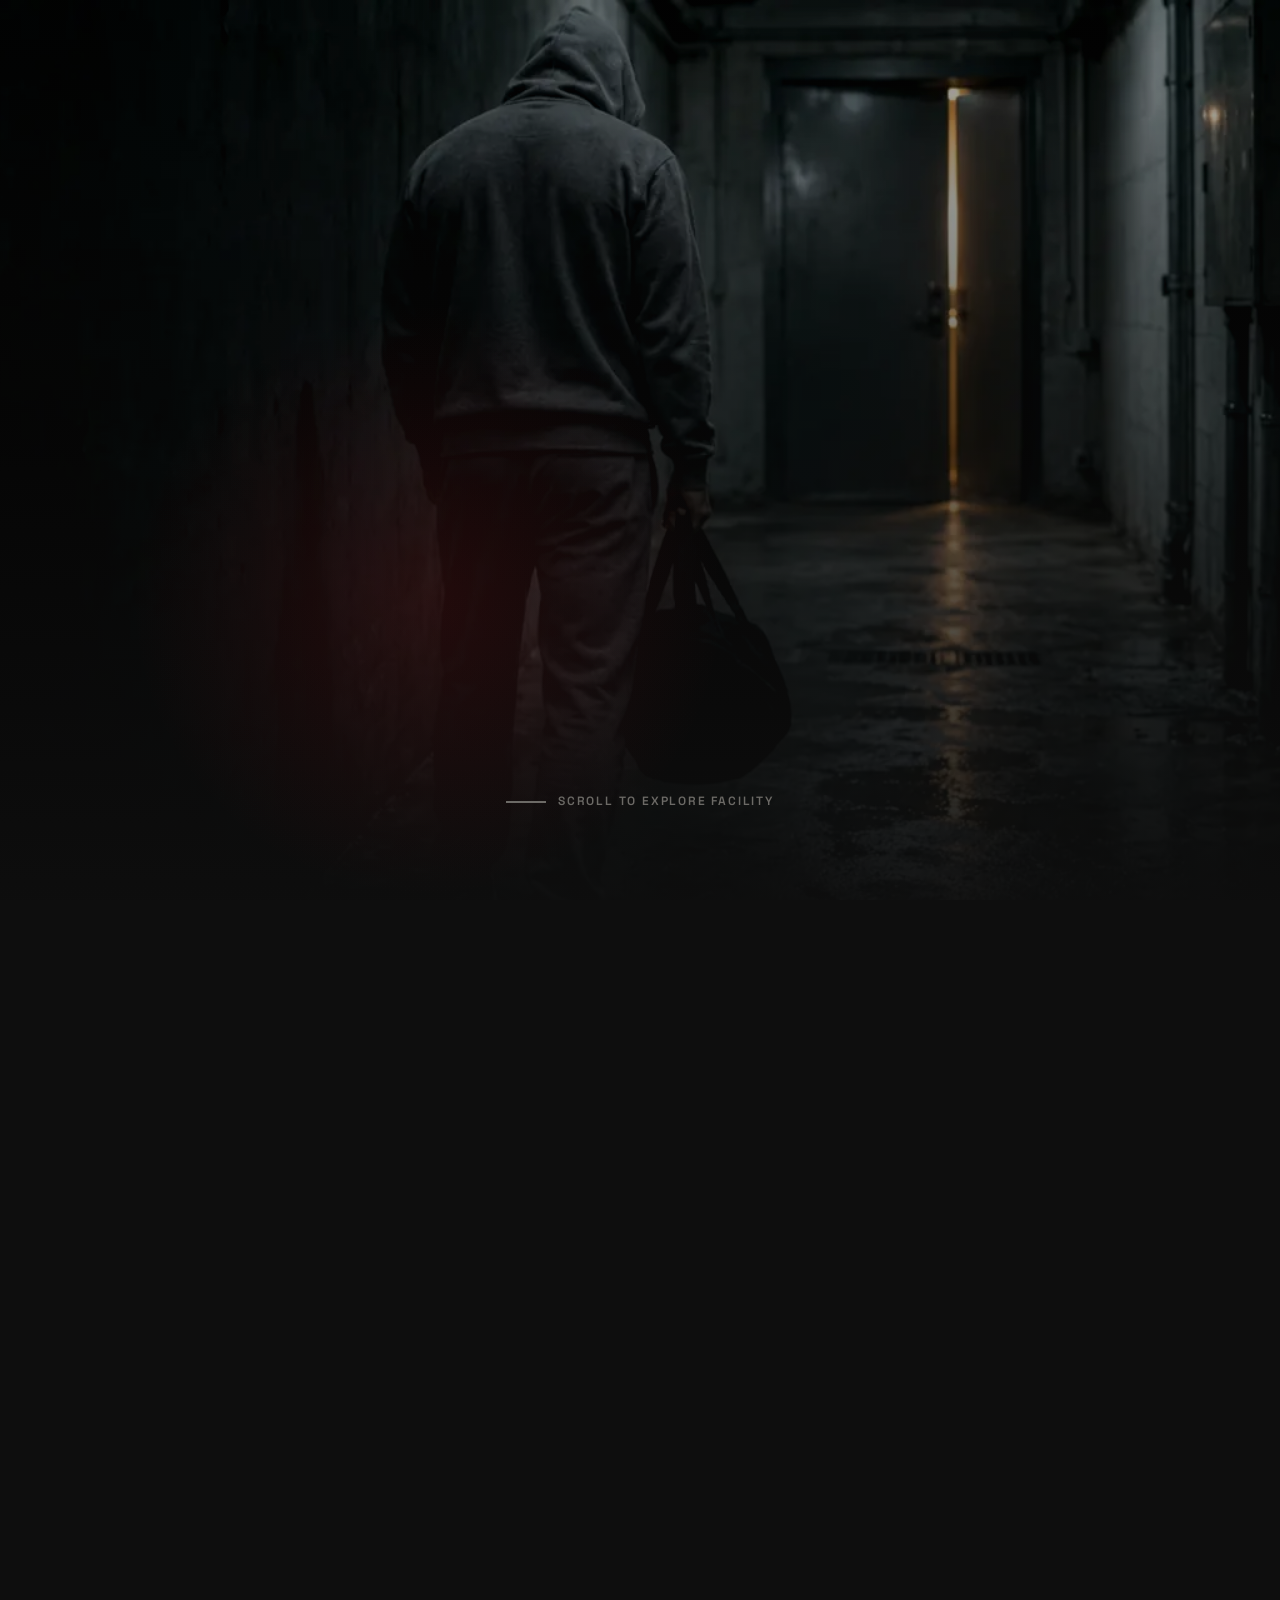
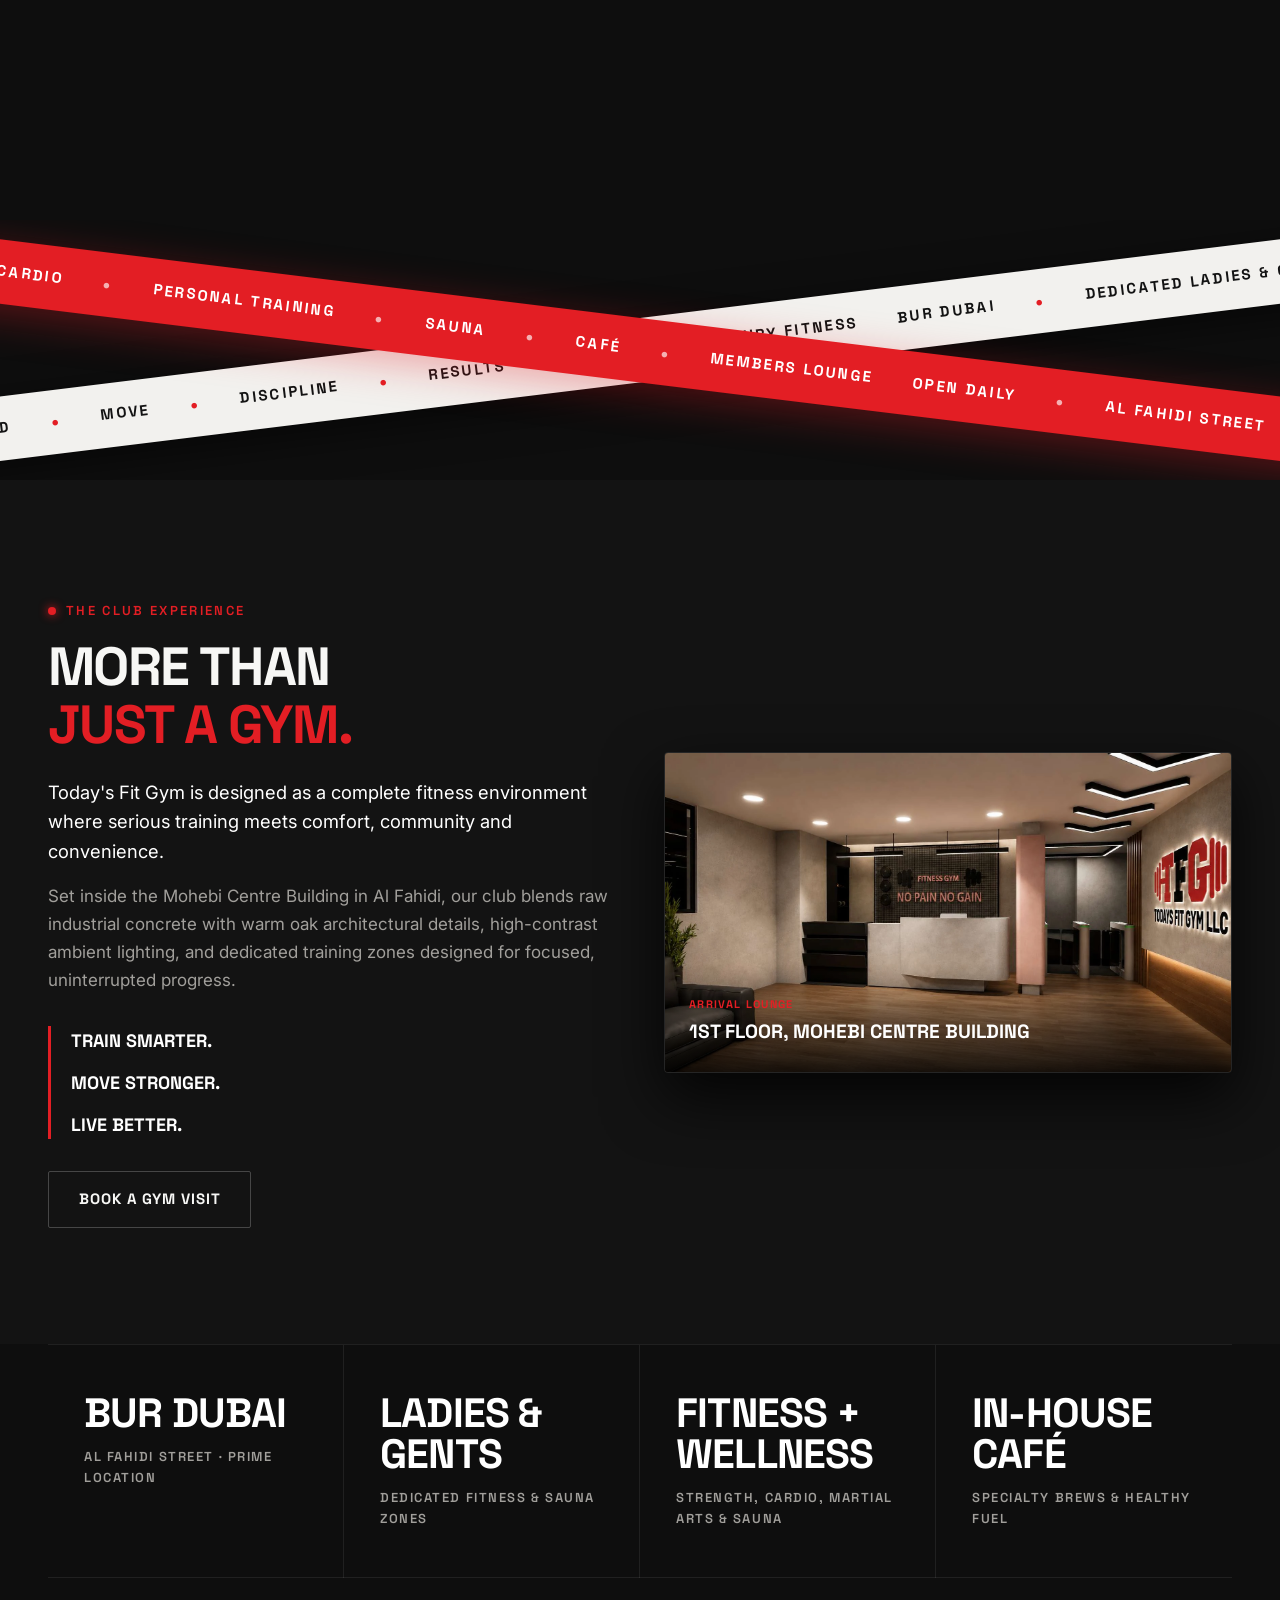
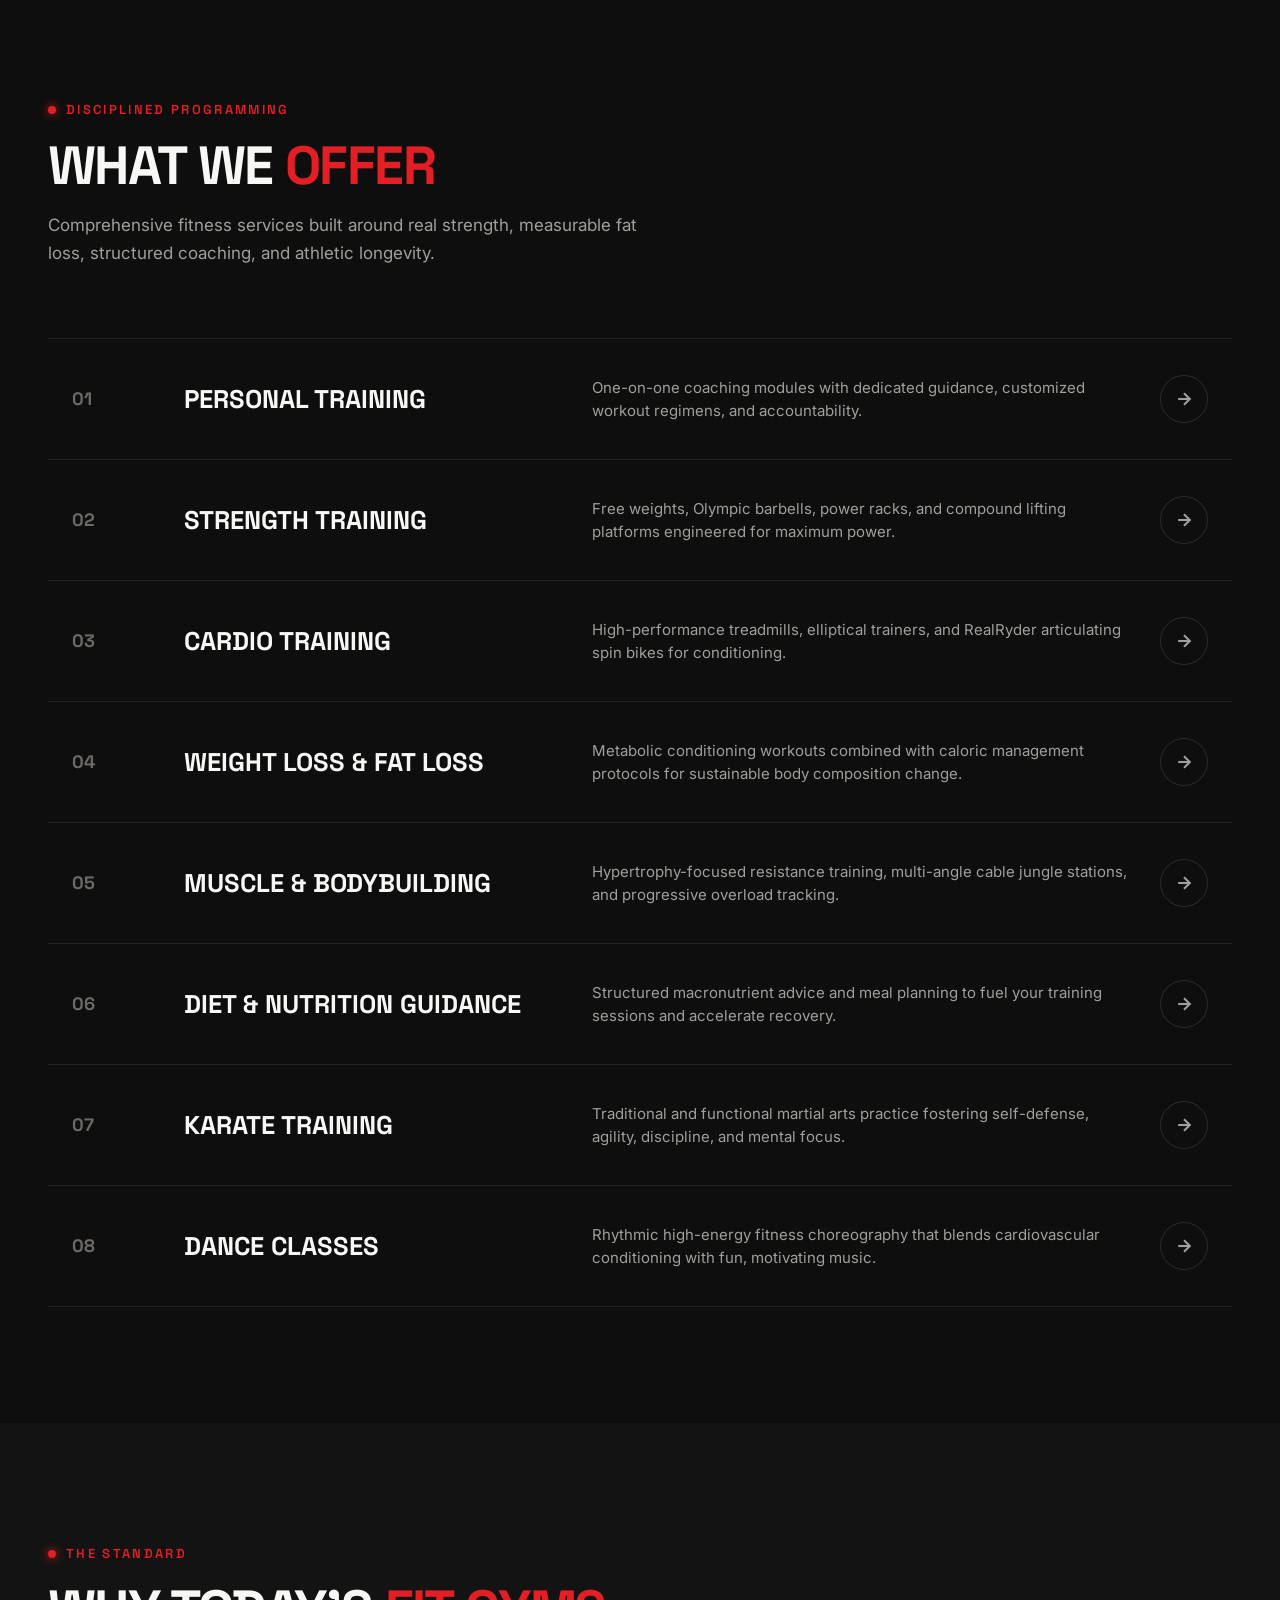
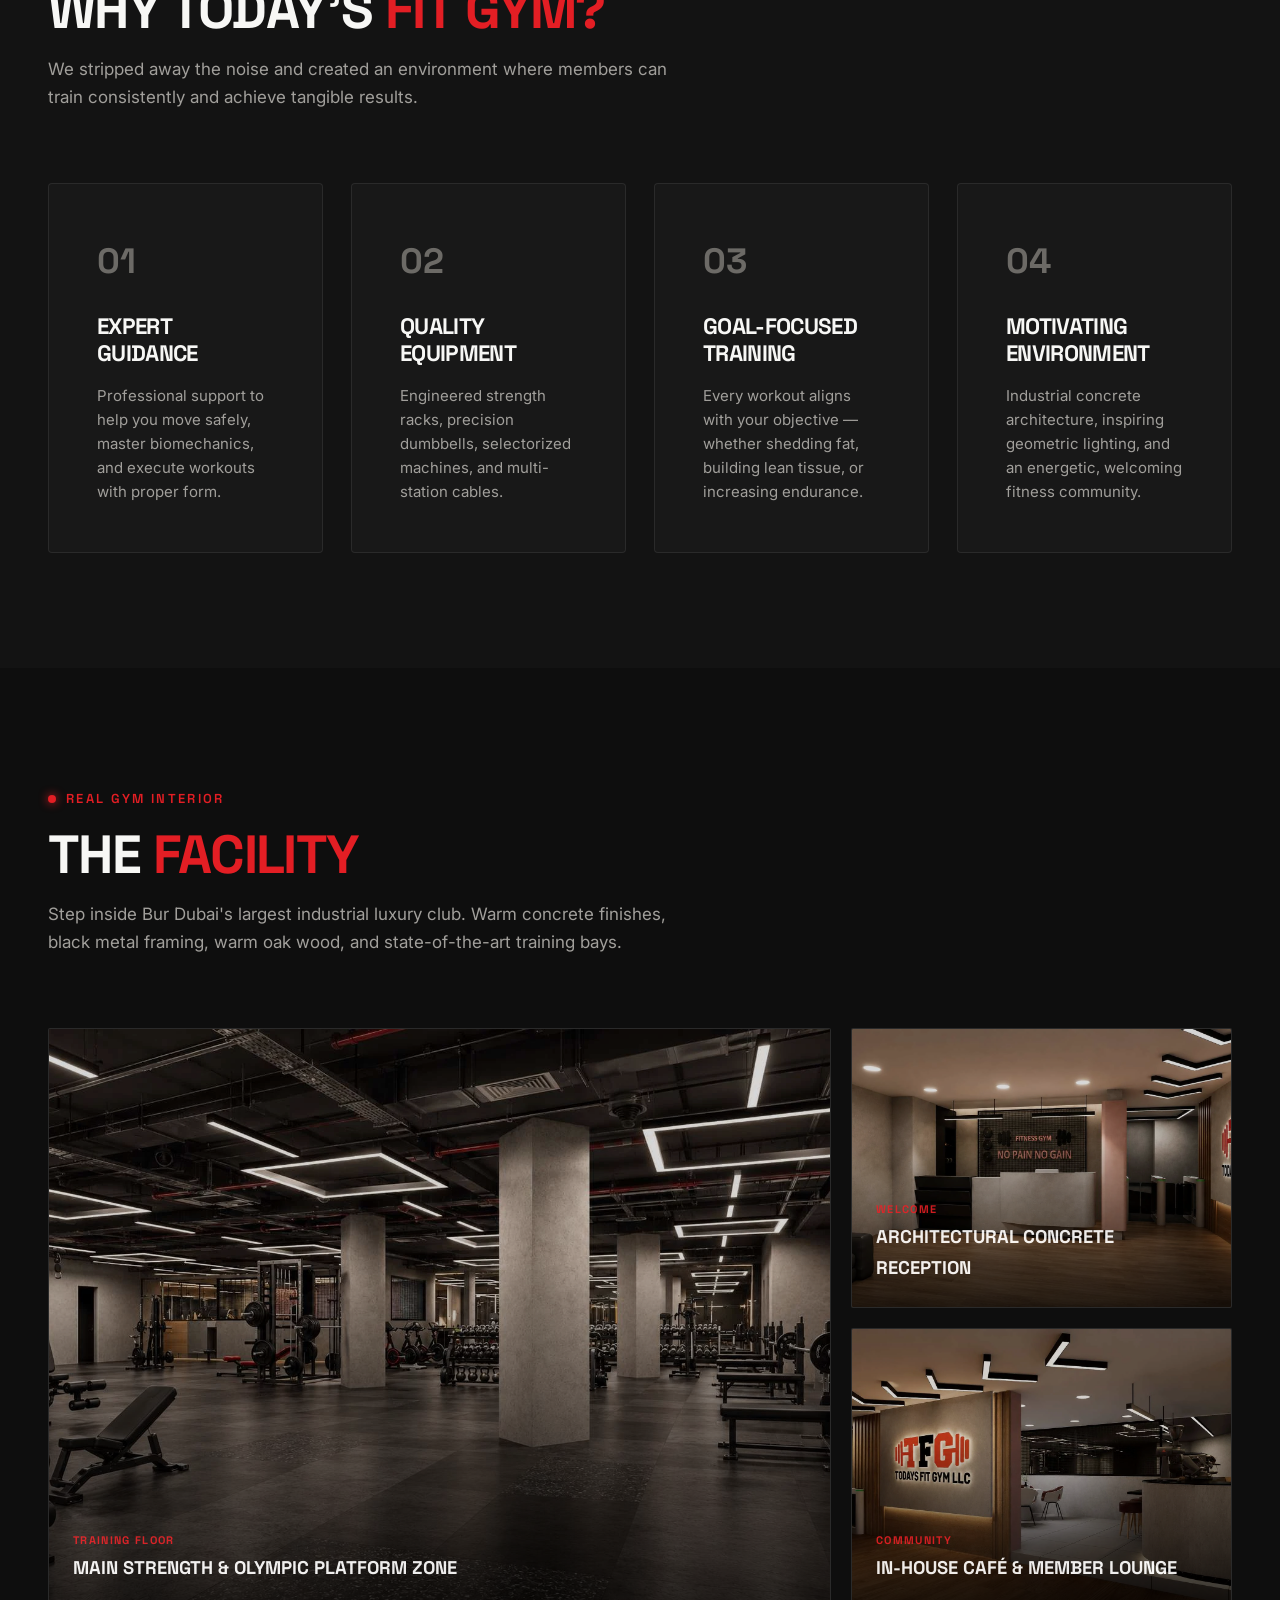
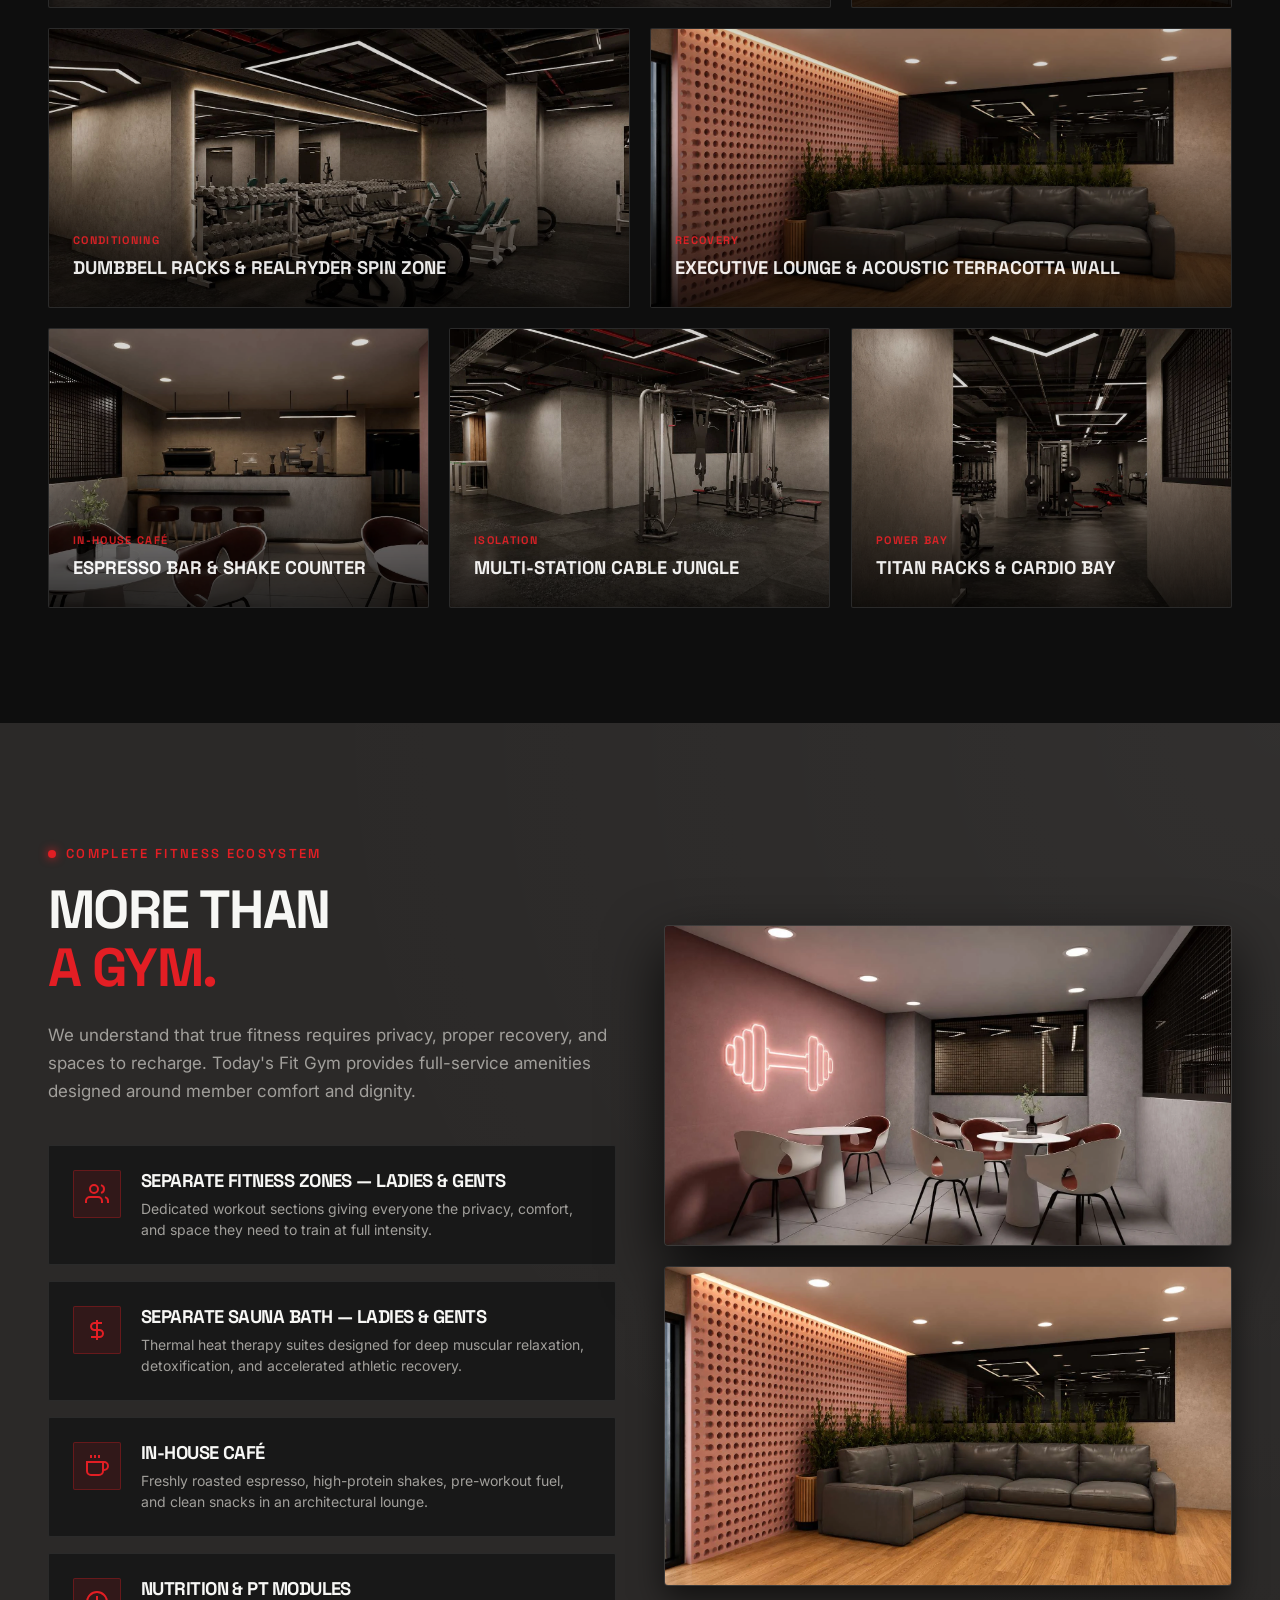
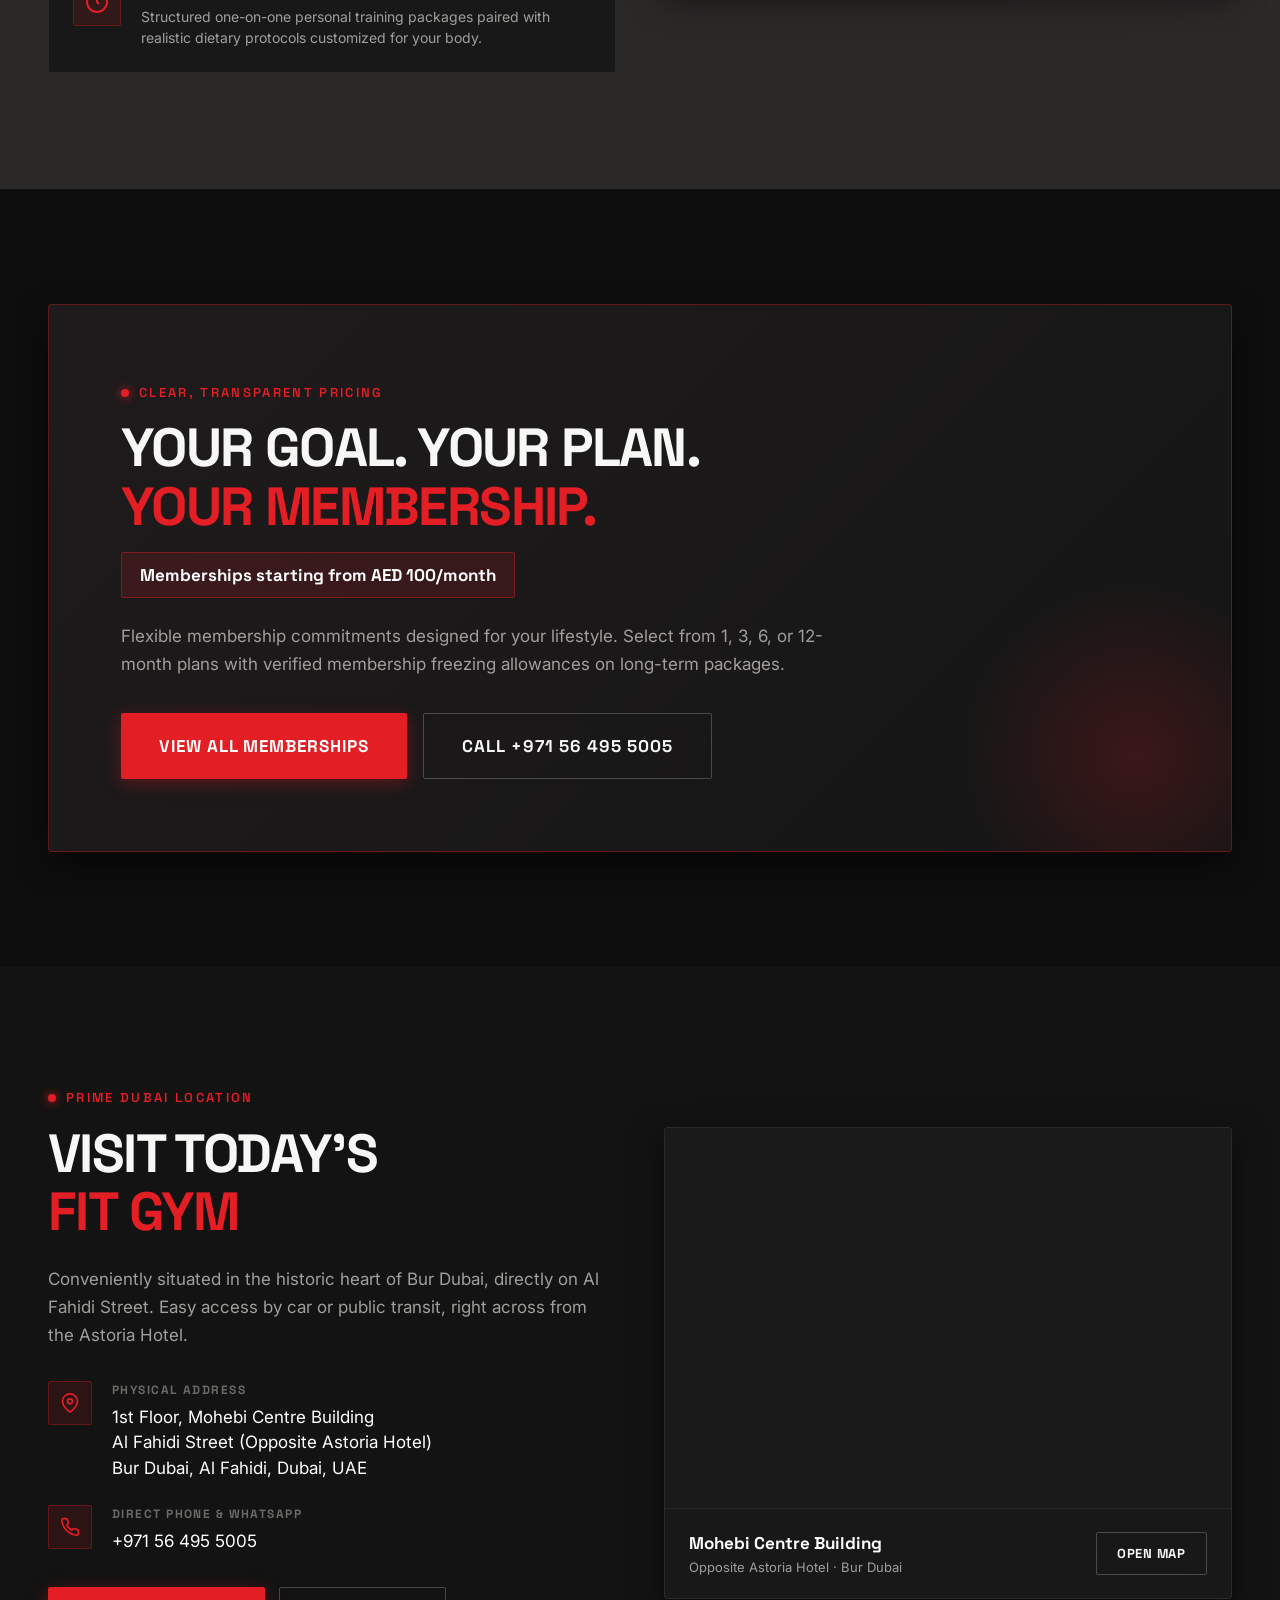
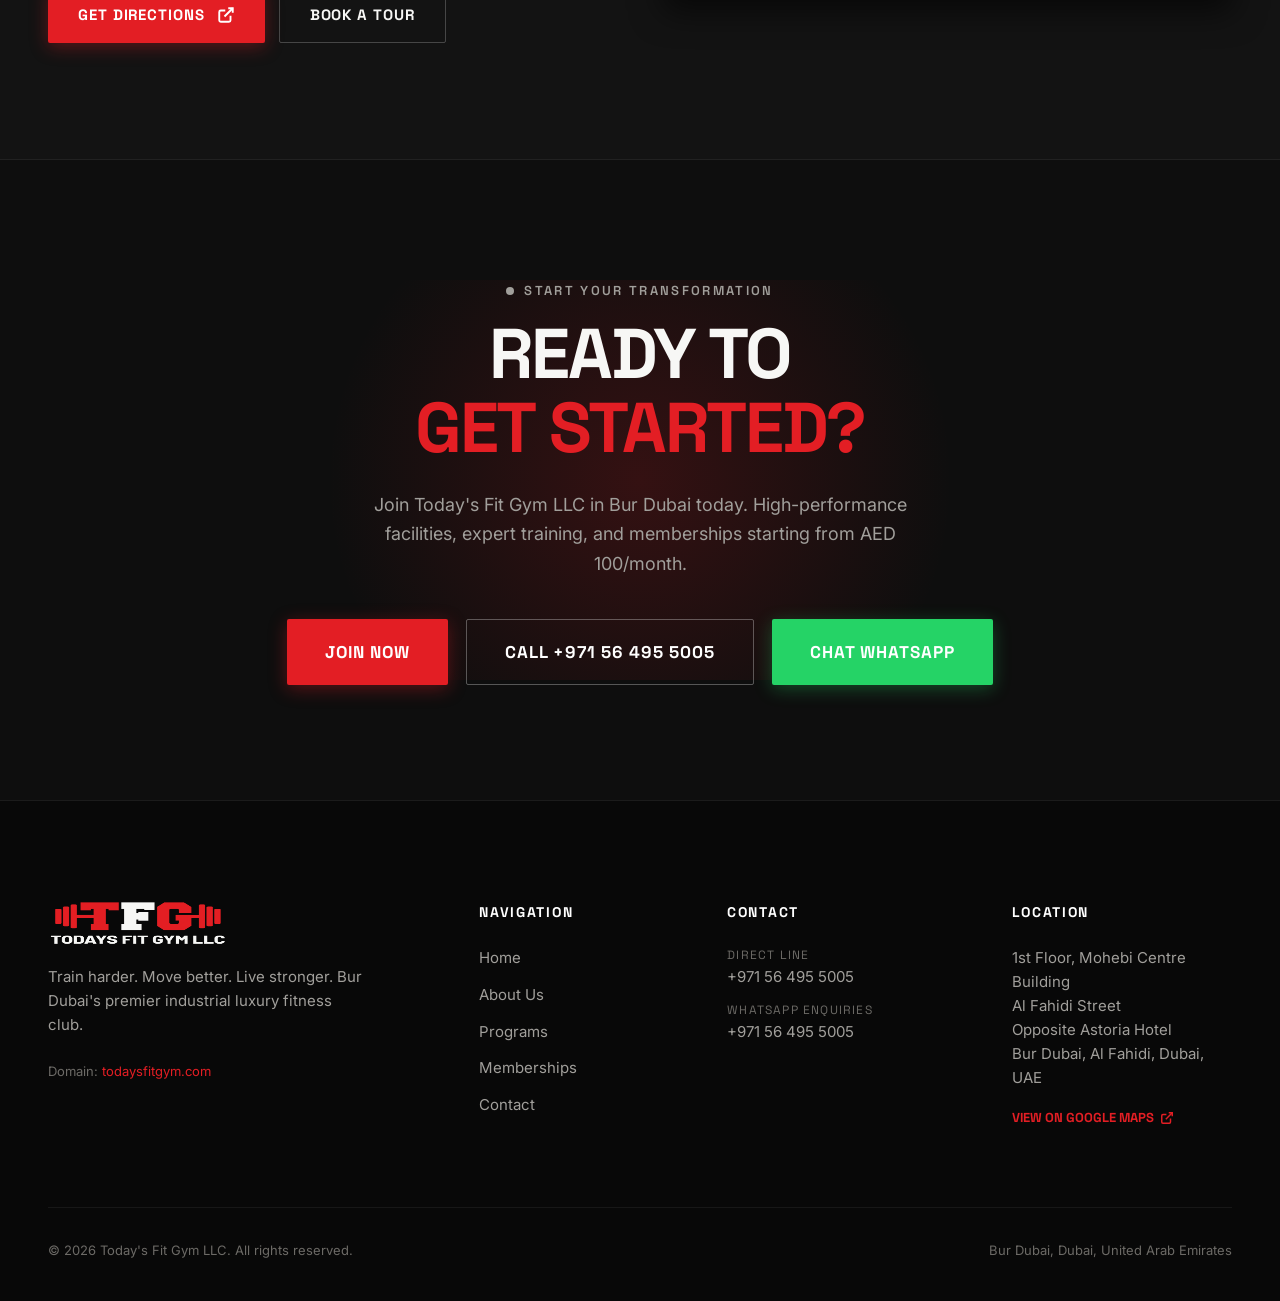
==== commit 16525d58: "chore(contact): switch gym phone and WhatsApp number to +971 56 495 5005 Matches the number on the G" ====
--- a/index.html
+++ b/index.html
@@ -46,7 +46,7 @@
     "name": "Today's Fit Gym LLC",
     "image": "https://todaysfitgym.com/assets/images/interior/gym_floor_main.webp",
     "url": "https://todaysfitgym.com",
-    "telephone": "+971567037002",
+    "telephone": "+971564955005",
     "priceRange": "AED 100 - AED 1260",
     "address": {
       "@type": "PostalAddress",
@@ -87,11 +87,11 @@
 
       <!-- Header Actions -->
       <div class="header-actions">
-        <a href="tel:+971567037002" class="header-phone-link" aria-label="Call Today's Fit Gym">
+        <a href="tel:+971564955005" class="header-phone-link" aria-label="Call Today's Fit Gym">
           <svg viewBox="0 0 24 24" fill="none" stroke="currentColor" stroke-width="2" stroke-linecap="round" stroke-linejoin="round">
             <path d="M22 16.92v3a2 2 0 0 1-2.18 2 19.79 19.79 0 0 1-8.63-3.07 19.5 19.5 0 0 1-6-6 19.79 19.79 0 0 1-3.07-8.67A2 2 0 0 1 4.11 2h3a2 2 0 0 1 2 1.72 12.84 12.84 0 0 0 .7 2.81 2 2 0 0 1-.45 2.11L8.09 9.91a16 16 0 0 0 6 6l1.27-1.27a2 2 0 0 1 2.11-.45 12.84 12.84 0 0 0 2.81.7A2 2 0 0 1 22 16.92z"/>
           </svg>
-          <span>+971 56 703 7002</span>
+          <span>+971 56 495 5005</span>
         </a>
         <button type="button" class="btn btn-primary btn-sm" data-open-join>Join Now</button>
         <button type="button" class="menu-toggle" aria-label="Toggle navigation menu" aria-expanded="false">
@@ -131,8 +131,8 @@
     </div>
     <div class="mobile-drawer-footer">
       <button type="button" class="btn btn-primary" data-open-join style="width: 100%;">Join Now</button>
-      <a href="tel:+971567037002" class="btn btn-secondary" style="width: 100%;">Call +971 56 703 7002</a>
-      <a href="https://wa.me/971567037002?text=Hello%20Today's%20Fit%20Gym%2C%20I%20would%20like%20to%20know%20more%20about%20your%20memberships." target="_blank" rel="noopener" class="btn btn-whatsapp" style="width: 100%;">Chat on WhatsApp</a>
+      <a href="tel:+971564955005" class="btn btn-secondary" style="width: 100%;">Call +971 56 495 5005</a>
+      <a href="https://wa.me/971564955005?text=Hello%20Today's%20Fit%20Gym%2C%20I%20would%20like%20to%20know%20more%20about%20your%20memberships." target="_blank" rel="noopener" class="btn btn-whatsapp" style="width: 100%;">Chat on WhatsApp</a>
     </div>
   </div>
 
@@ -648,7 +648,7 @@
             </p>
             <div style="display: flex; gap: 16px; flex-wrap: wrap;">
               <a href="memberships.html" class="btn btn-primary btn-lg">View All Memberships</a>
-              <a href="tel:+971567037002" class="btn btn-secondary btn-lg">Call +971 56 703 7002</a>
+              <a href="tel:+971564955005" class="btn btn-secondary btn-lg">Call +971 56 495 5005</a>
             </div>
           </div>
         </div>
@@ -694,7 +694,7 @@
               <div>
                 <div class="contact-item-label">Direct Phone &amp; WhatsApp</div>
                 <div class="contact-item-val">
-                  <a href="tel:+971567037002" style="color: #ffffff;">+971 56 703 7002</a>
+                  <a href="tel:+971564955005" style="color: #ffffff;">+971 56 495 5005</a>
                 </div>
               </div>
             </div>
@@ -756,8 +756,8 @@
         </p>
         <div class="cta-actions">
           <button type="button" class="btn btn-primary btn-lg" data-open-join>Join Now</button>
-          <a href="tel:+971567037002" class="btn btn-outline-white btn-lg">Call +971 56 703 7002</a>
-          <a href="https://wa.me/971567037002?text=Hello%20Today's%20Fit%20Gym%2C%20I%20am%20ready%20to%20get%20started." target="_blank" rel="noopener" class="btn btn-whatsapp btn-lg">Chat WhatsApp</a>
+          <a href="tel:+971564955005" class="btn btn-outline-white btn-lg">Call +971 56 495 5005</a>
+          <a href="https://wa.me/971564955005?text=Hello%20Today's%20Fit%20Gym%2C%20I%20am%20ready%20to%20get%20started." target="_blank" rel="noopener" class="btn btn-whatsapp btn-lg">Chat WhatsApp</a>
         </div>
       </div>
     </section>
@@ -797,11 +797,11 @@
           <div class="footer-heading">Contact</div>
           <div class="footer-contact-item">
             <div style="font-family: var(--font-display); font-size: 0.75rem; letter-spacing: 0.1em; color: var(--color-text-dim); text-transform: uppercase;">Direct Line</div>
-            <a href="tel:+971567037002">+971 56 703 7002</a>
+            <a href="tel:+971564955005">+971 56 495 5005</a>
           </div>
           <div class="footer-contact-item">
             <div style="font-family: var(--font-display); font-size: 0.75rem; letter-spacing: 0.1em; color: var(--color-text-dim); text-transform: uppercase;">WhatsApp Enquiries</div>
-            <a href="https://wa.me/971567037002" target="_blank" rel="noopener">+971 56 703 7002</a>
+            <a href="https://wa.me/971564955005" target="_blank" rel="noopener">+971 56 495 5005</a>
           </div>
         </div>
 
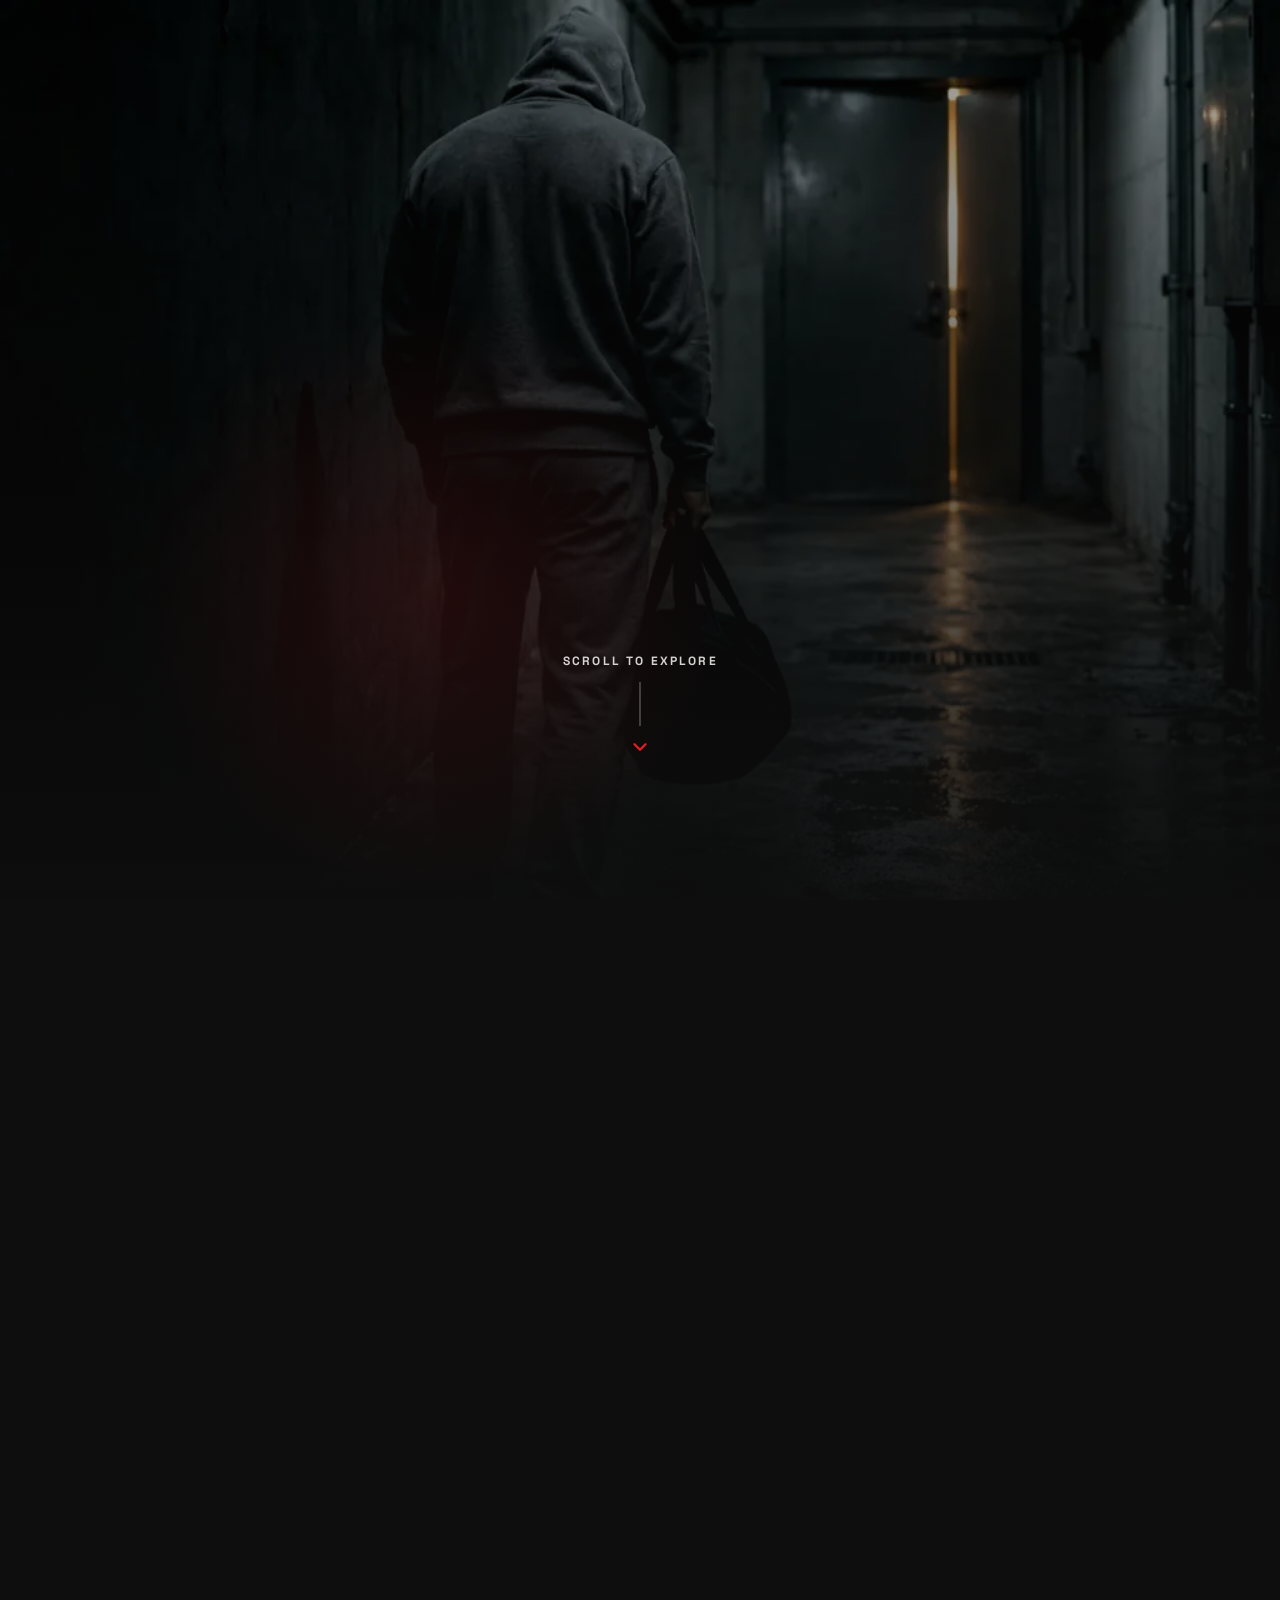
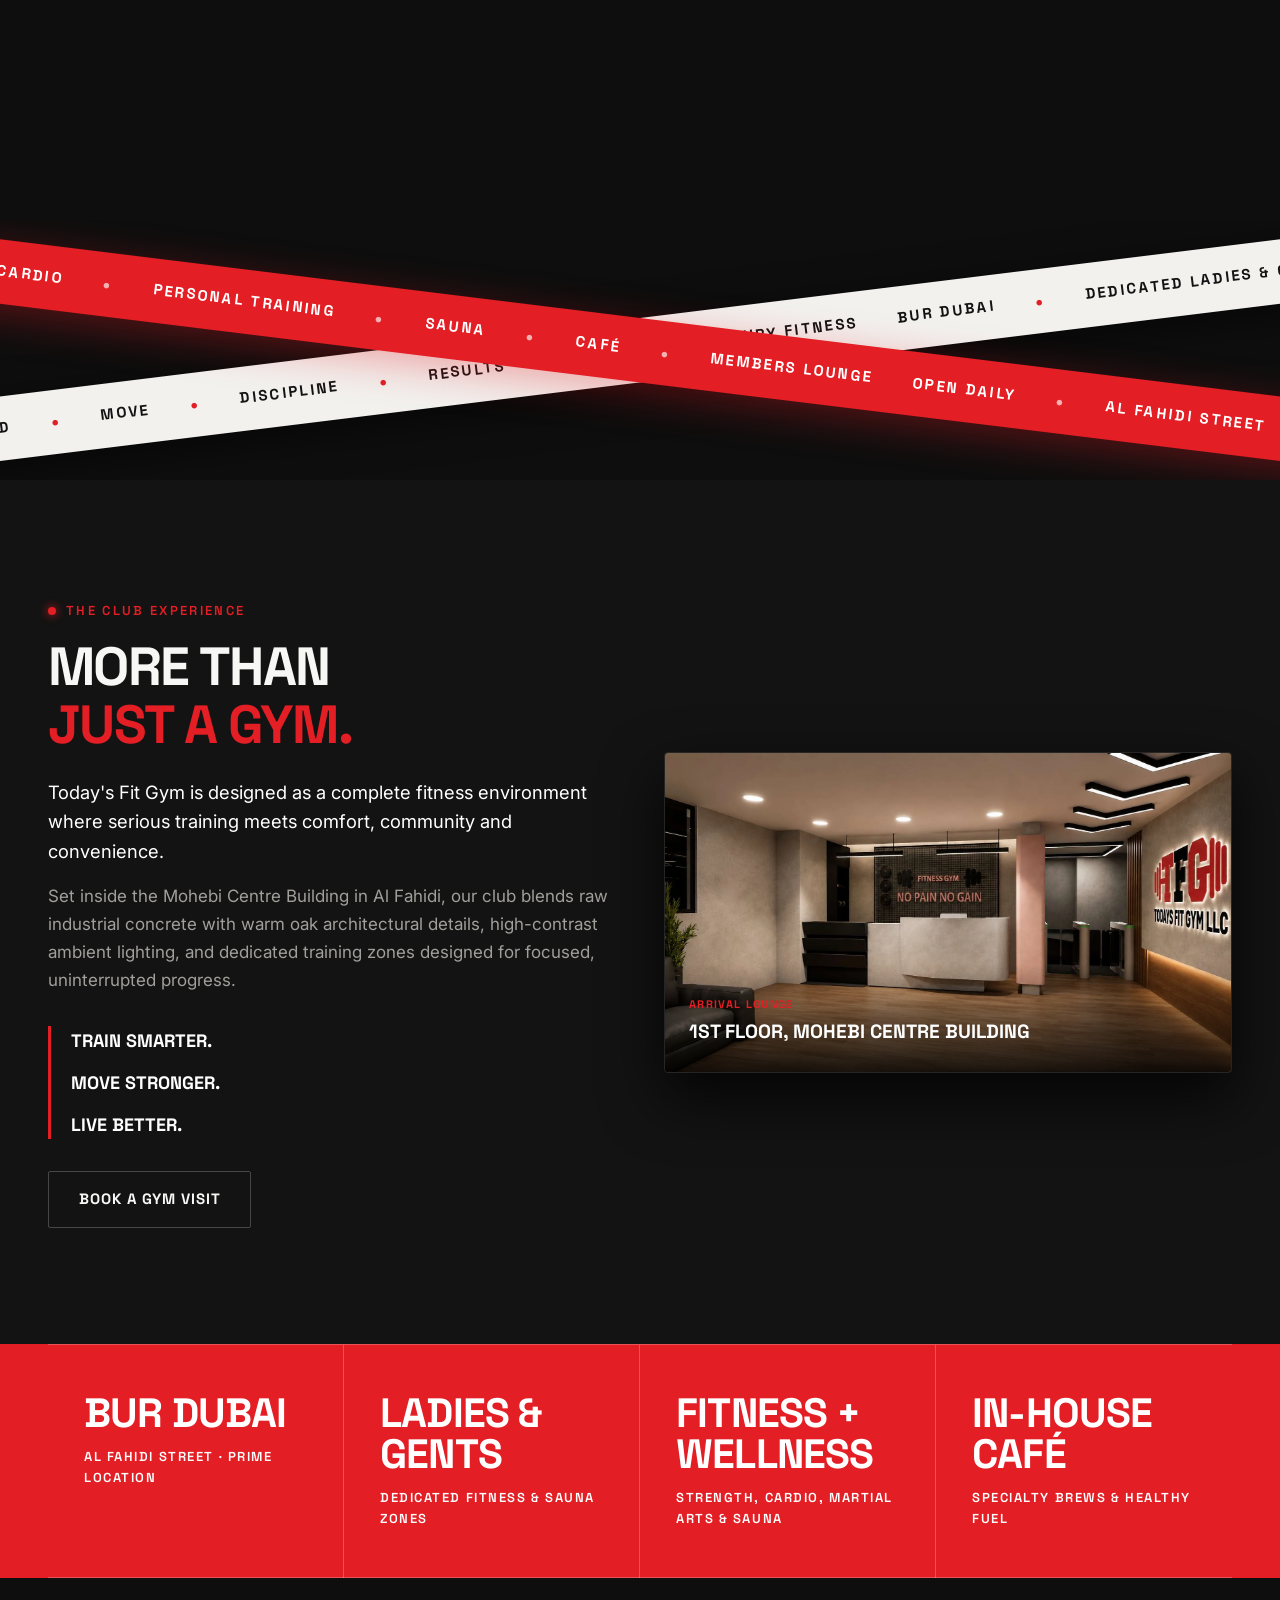
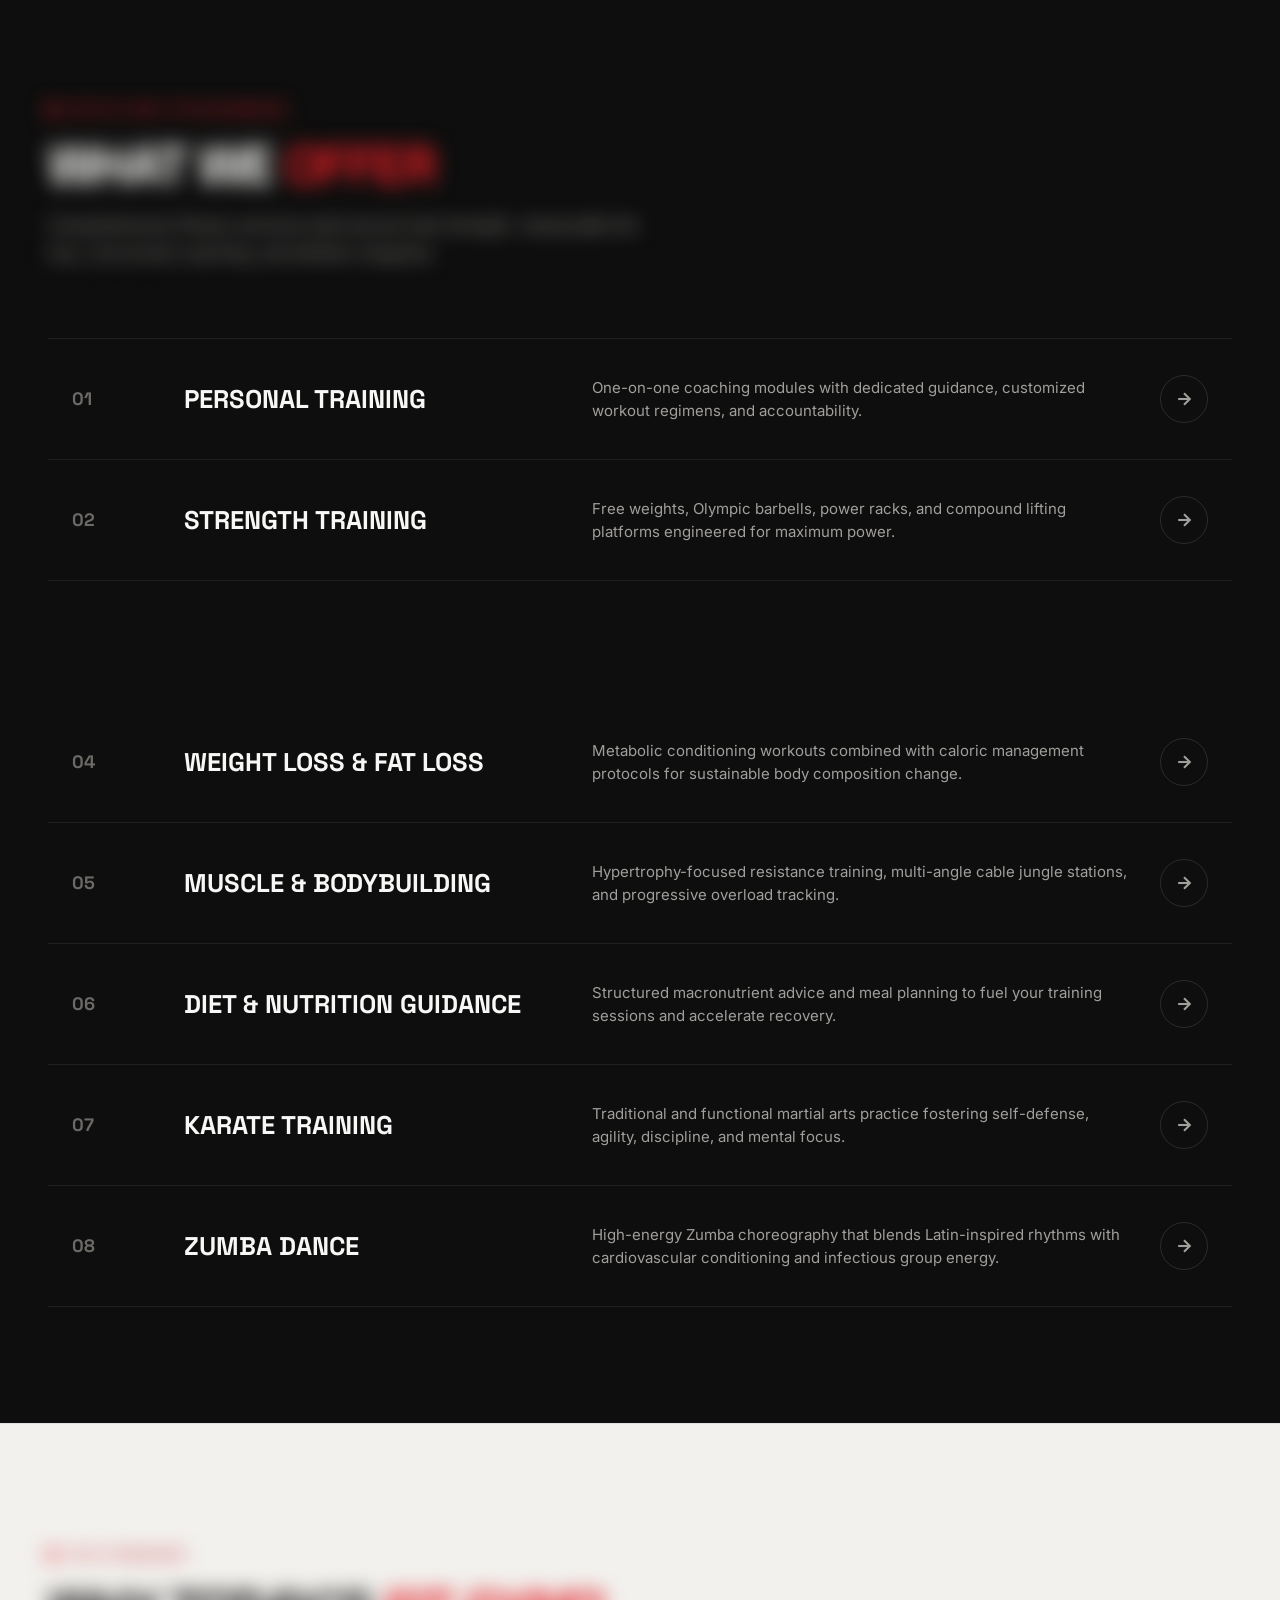
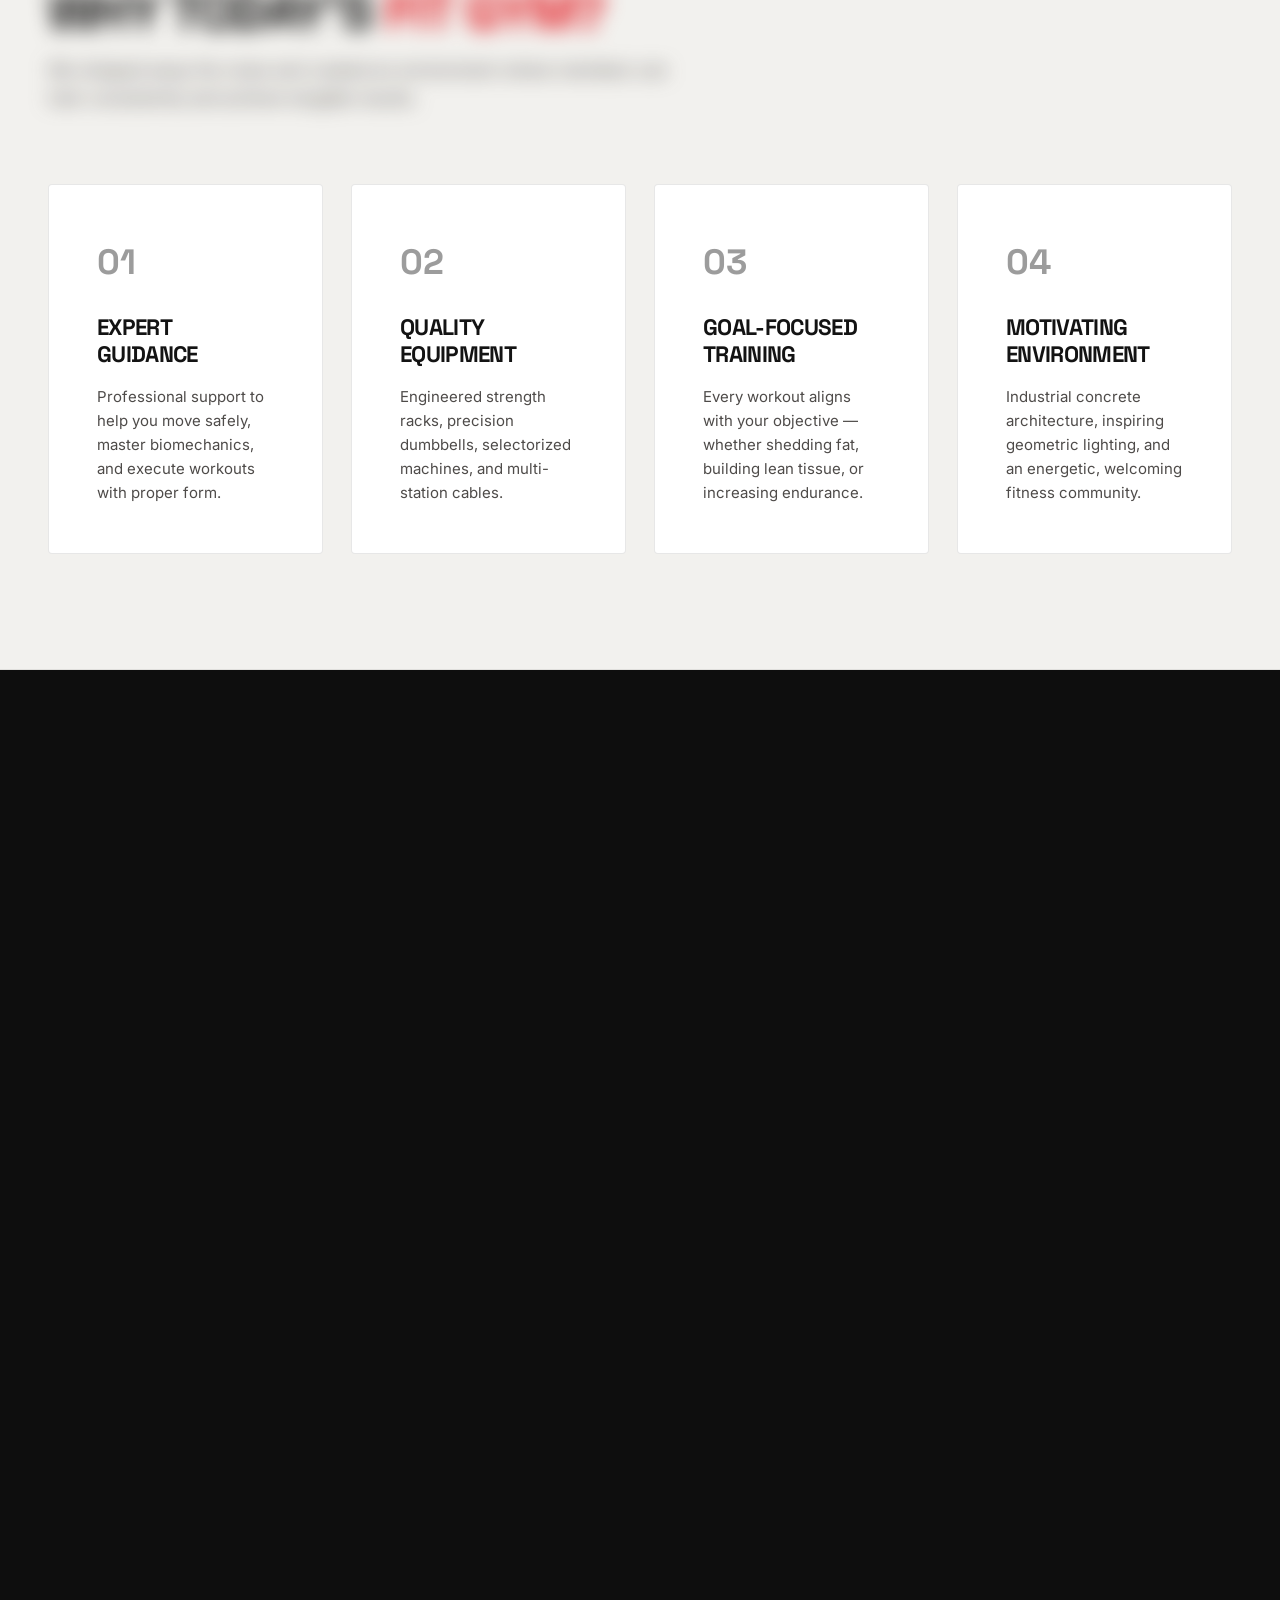
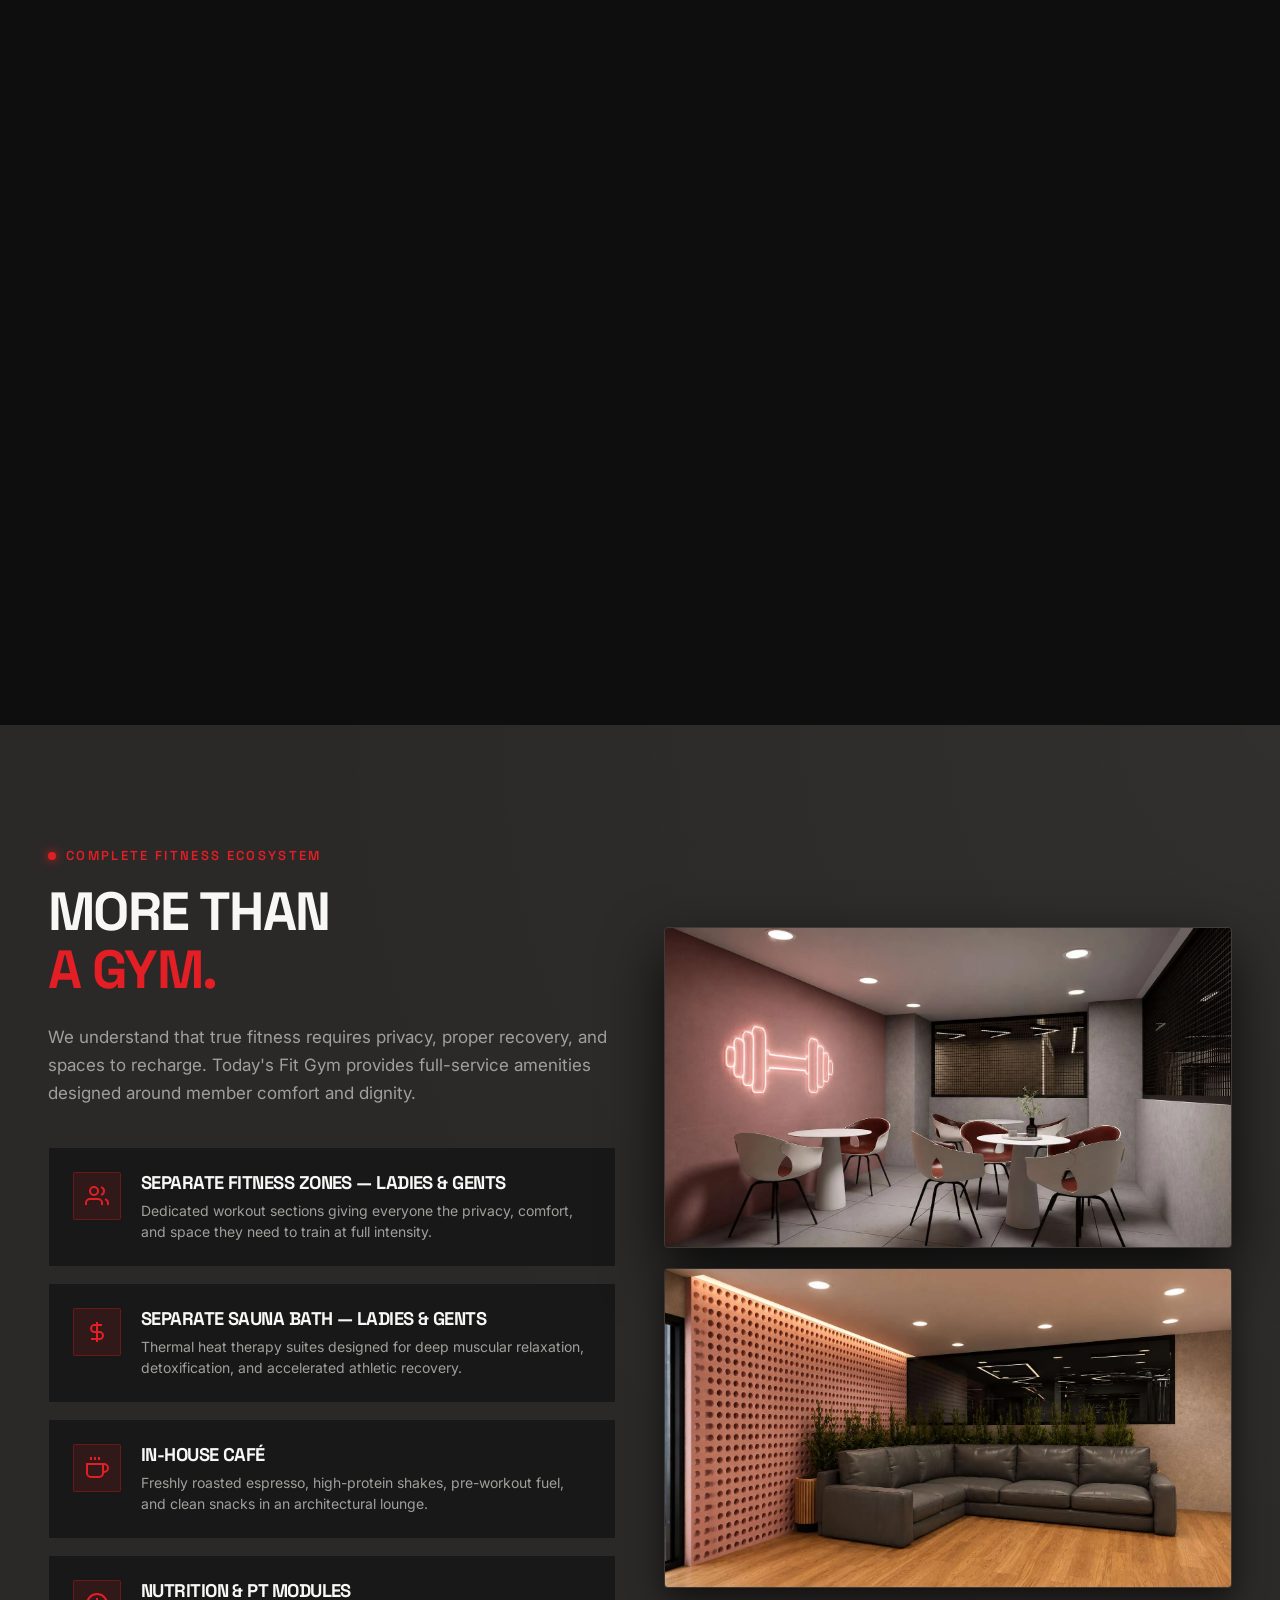
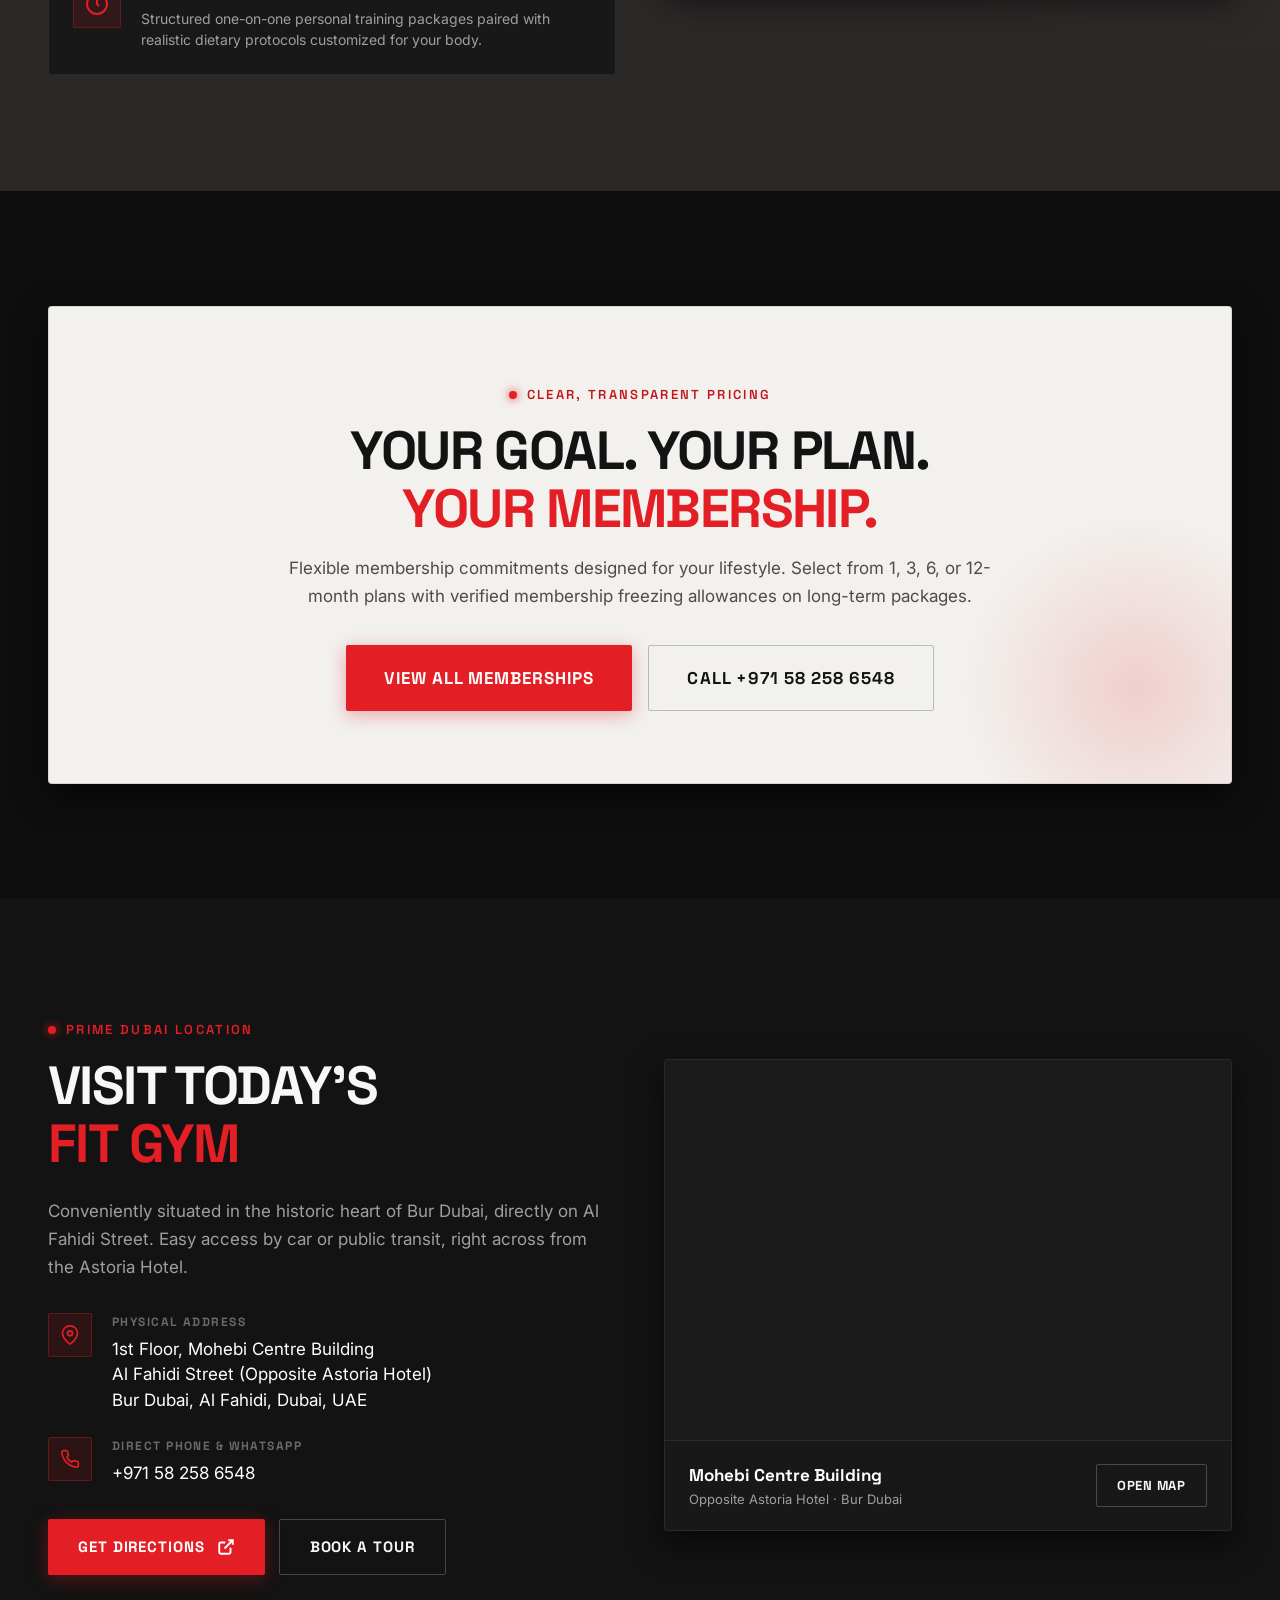
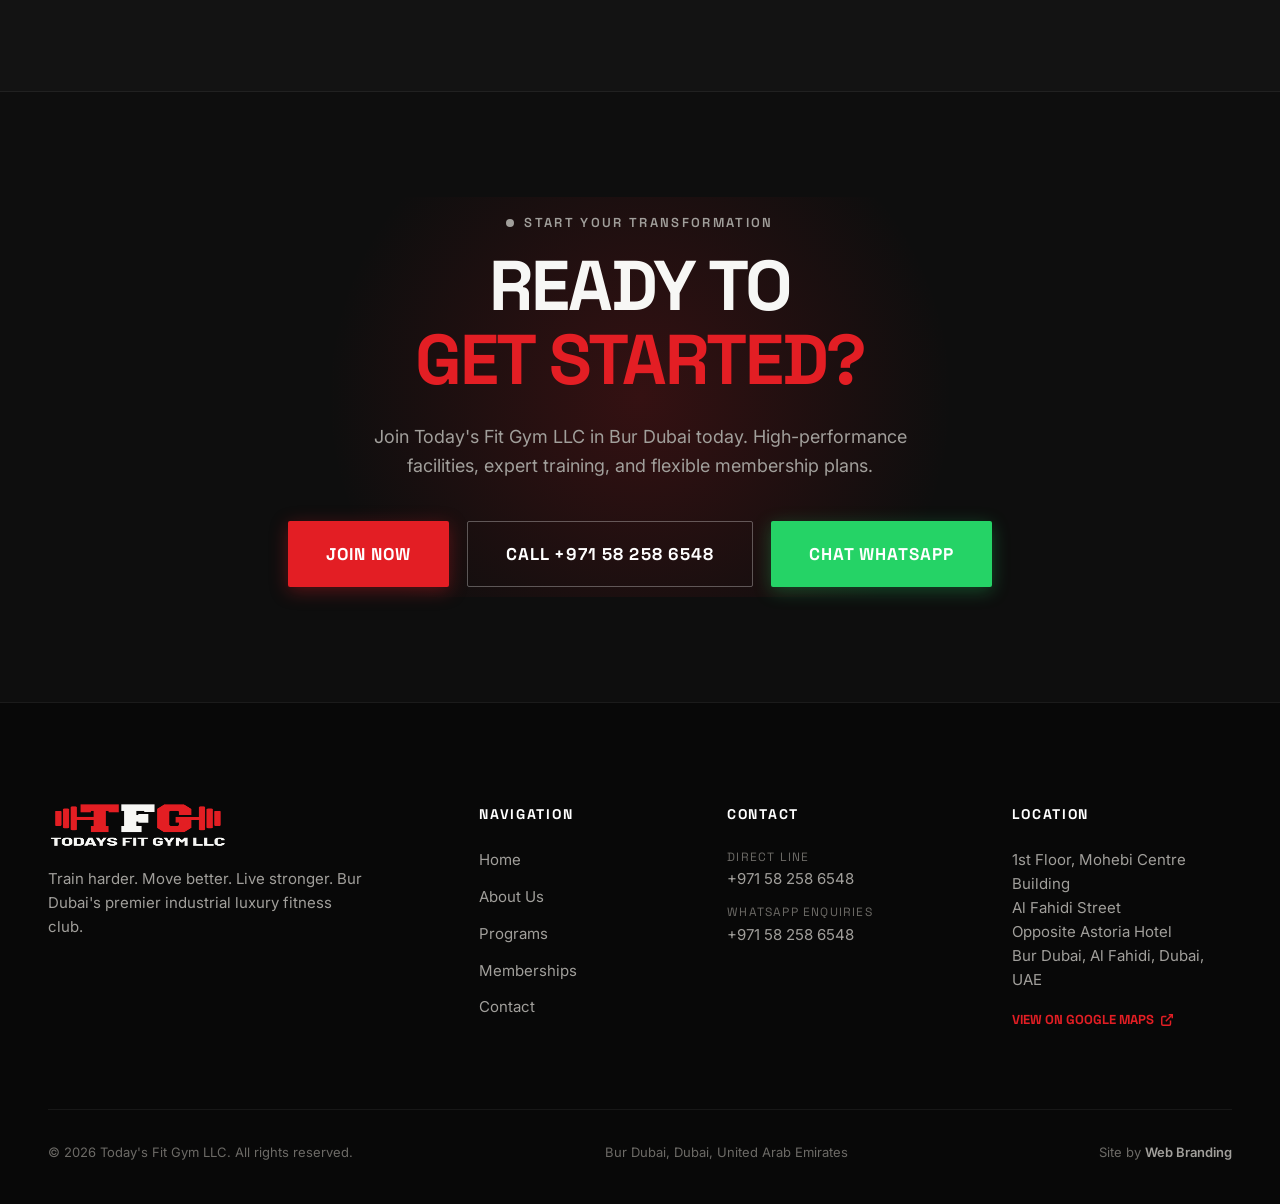
==== commit e96d4515: "chore: sync site files with the live Hostinger copy Brings index, about, contact, memberships, progr" ====
--- a/index.html
+++ b/index.html
@@ -1,904 +1,836 @@
-<!DOCTYPE html>
-<html lang="en" class="has-hero-scrub">
-<head>
-  <meta charset="UTF-8">
-  <!-- Marks that scripting is live. The hero scrub's staged elements and the
-       header are hidden only under .js, so nothing is stuck hidden if JS fails. -->
-  <script>document.documentElement.classList.add('js');</script>
-  <meta name="viewport" content="width=device-width, initial-scale=1.0">
-  <title>Today's Fit Gym | Industrial Luxury Fitness in Bur Dubai, UAE</title>
-  <meta name="description" content="Experience industrial luxury fitness at Today's Fit Gym LLC in Bur Dubai. Spacious training floor, separate ladies and gents zones, sauna, in-house café, and personal training. Memberships from AED 100/mo.">
-  <meta name="keywords" content="Today's Fit Gym, gym in Bur Dubai, gym in Al Fahidi, fitness center Bur Dubai, gym near Astoria Hotel, personal training Bur Dubai, ladies gym Bur Dubai, fitness club Dubai">
-  <link rel="canonical" href="https://todaysfitgym.com/">
-
-  <!-- Open Graph / Social Meta -->
-  <meta property="og:type" content="website">
-  <meta property="og:url" content="https://todaysfitgym.com/">
-  <meta property="og:title" content="Today's Fit Gym LLC | Industrial Luxury Fitness in Bur Dubai">
-  <meta property="og:description" content="Bur Dubai's premier fitness destination. Separate ladies & gents zones, sauna bath, in-house café, expert training, and world-class equipment.">
-  <meta property="og:image" content="https://todaysfitgym.com/assets/images/interior/gym_floor_main.webp">
-
-  <!-- Twitter Meta -->
-  <meta name="twitter:card" content="summary_large_image">
-  <meta name="twitter:title" content="Today's Fit Gym LLC | Bur Dubai">
-  <meta name="twitter:description" content="Industrial luxury fitness in the heart of Bur Dubai. Train smarter, move stronger, live better.">
-  <meta name="twitter:image" content="https://todaysfitgym.com/assets/images/interior/gym_floor_main.webp">
-
-  <!-- Favicon -->
-  <link rel="icon" type="image/png" sizes="32x32" href="assets/logo/favicon-32x32.png">
-  <link rel="icon" type="image/png" sizes="16x16" href="assets/logo/favicon-16x16.png">
-  <link rel="icon" type="image/x-icon" href="favicon.ico">
-  <link rel="apple-touch-icon" sizes="180x180" href="assets/logo/apple-touch-icon.png">
-
-  <!-- Google Fonts: Space Grotesk & Inter -->
-  <link rel="preconnect" href="https://fonts.googleapis.com">
-  <link rel="preconnect" href="https://fonts.gstatic.com" crossorigin>
-  <link href="https://fonts.googleapis.com/css2?family=Inter:wght@300;400;500;600;700&family=Space+Grotesk:wght@500;600;700;800&display=swap" rel="stylesheet">
-
-  <!-- Stylesheet -->
-  <link rel="stylesheet" href="css/style.css?v=4">
-
-  <!-- LocalBusiness Schema -->
-  <script type="application/ld+json">
-  {
-    "@context": "https://schema.org",
-    "@type": "ExerciseGym",
-    "name": "Today's Fit Gym LLC",
-    "image": "https://todaysfitgym.com/assets/images/interior/gym_floor_main.webp",
-    "url": "https://todaysfitgym.com",
-    "telephone": "+971564955005",
-    "priceRange": "AED 100 - AED 1260",
-    "address": {
-      "@type": "PostalAddress",
-      "streetAddress": "1st Floor, Mohebi Centre Building, Al Fahidi Street, Opposite Astoria Hotel",
-      "addressLocality": "Bur Dubai, Al Fahidi",
-      "addressRegion": "Dubai",
-      "addressCountry": "AE"
-    },
-    "geo": {
-      "@type": "GeoCoordinates",
-      "latitude": 25.2605,
-      "longitude": 55.2974
-    },
-    "hasMap": "https://maps.app.goo.gl/y8bzJLqmvyBBq5va6?g_st=iw"
-  }
-  </script>
-</head>
-<body>
-
-  <!-- =========================================================================
-       GLOBAL HEADER
-       ========================================================================= -->
-  <header class="site-header" id="siteHeader">
-    <div class="container header-inner">
-      <!-- Brand Logo -->
-      <a href="index.html" class="brand-logo" aria-label="Today's Fit Gym Home">
-        <img src="assets/logo/tfg-logo-white.webp" alt="Today's Fit Gym LLC" width="180" height="72">
-      </a>
-
-      <!-- Desktop Navigation -->
-      <nav class="nav-menu" aria-label="Main Navigation">
-        <a href="index.html" class="nav-link active">Home</a>
-        <a href="about.html" class="nav-link">About</a>
-        <a href="programs.html" class="nav-link">Programs</a>
-        <a href="memberships.html" class="nav-link">Memberships</a>
-        <a href="contact.html" class="nav-link">Contact</a>
-      </nav>
-
-      <!-- Header Actions -->
-      <div class="header-actions">
-        <a href="tel:+971564955005" class="header-phone-link" aria-label="Call Today's Fit Gym">
-          <svg viewBox="0 0 24 24" fill="none" stroke="currentColor" stroke-width="2" stroke-linecap="round" stroke-linejoin="round">
-            <path d="M22 16.92v3a2 2 0 0 1-2.18 2 19.79 19.79 0 0 1-8.63-3.07 19.5 19.5 0 0 1-6-6 19.79 19.79 0 0 1-3.07-8.67A2 2 0 0 1 4.11 2h3a2 2 0 0 1 2 1.72 12.84 12.84 0 0 0 .7 2.81 2 2 0 0 1-.45 2.11L8.09 9.91a16 16 0 0 0 6 6l1.27-1.27a2 2 0 0 1 2.11-.45 12.84 12.84 0 0 0 2.81.7A2 2 0 0 1 22 16.92z"/>
-          </svg>
-          <span>+971 56 495 5005</span>
-        </a>
-        <button type="button" class="btn btn-primary btn-sm" data-open-join>Join Now</button>
-        <button type="button" class="menu-toggle" aria-label="Toggle navigation menu" aria-expanded="false">
-          <span></span>
-          <span></span>
-          <span></span>
-        </button>
-      </div>
-    </div>
-  </header>
-
-  <!-- =========================================================================
-       MOBILE DRAWER
-       ========================================================================= -->
-  <div class="mobile-drawer" id="mobileDrawer">
-    <div class="mobile-nav-list">
-      <a href="index.html" class="mobile-nav-link active">
-        <span>Home</span>
-        <span class="num">01</span>
-      </a>
-      <a href="about.html" class="mobile-nav-link">
-        <span>About</span>
-        <span class="num">02</span>
-      </a>
-      <a href="programs.html" class="mobile-nav-link">
-        <span>Programs</span>
-        <span class="num">03</span>
-      </a>
-      <a href="memberships.html" class="mobile-nav-link">
-        <span>Memberships</span>
-        <span class="num">04</span>
-      </a>
-      <a href="contact.html" class="mobile-nav-link">
-        <span>Contact</span>
-        <span class="num">05</span>
-      </a>
-    </div>
-    <div class="mobile-drawer-footer">
-      <button type="button" class="btn btn-primary" data-open-join style="width: 100%;">Join Now</button>
-      <a href="tel:+971564955005" class="btn btn-secondary" style="width: 100%;">Call +971 56 495 5005</a>
-      <a href="https://wa.me/971564955005?text=Hello%20Today's%20Fit%20Gym%2C%20I%20would%20like%20to%20know%20more%20about%20your%20memberships." target="_blank" rel="noopener" class="btn btn-whatsapp" style="width: 100%;">Chat on WhatsApp</a>
-    </div>
-  </div>
-
-  <main>
-    <!-- =======================================================================
-         SECTION 1: HERO
-         ======================================================================= -->
-    <div class="hero-scroll" id="heroScroll">
-    <section class="hero" id="hero">
-      <div class="hero-bg">
-        <canvas class="hero-canvas" id="heroCanvas" aria-hidden="true"></canvas>
-        <img class="hero-fallback" id="heroFallback" src="assets/hero/desktop/f000.webp" alt="A member arriving at Today's Fit Gym, walking the corridor toward the training floor" width="1280" height="720" fetchpriority="high">
-      </div>
-      <div class="hero-overlay"></div>
-      <div class="hero-radial-glow"></div>
-
-      <div class="container hero-content">
-        <div class="eyebrow" data-hero-el="eyebrow">Today's Fit Gym · Bur Dubai</div>
-        <!-- One h1 for SEO; the two lines are staged separately against scroll
-             and share a grid cell so swapping them causes no layout shift. -->
-        <h1 class="hero-headline">
-          <span class="hero-line" data-hero-el="line1">Train With Purpose.</span>
-          <span class="hero-line" data-hero-el="line2"><span class="text-red">Transform</span> With Today's Fit.</span>
-        </h1>
-        <p class="hero-subtitle" data-hero-el="subtitle">
-          A premium fitness destination in the heart of Bur Dubai, built for people who are serious about getting stronger, healthier and better.
-        </p>
-        <div class="hero-actions" data-hero-el="actions">
-          <button type="button" class="btn btn-primary btn-lg" data-open-join>
-            <span>Join Today</span>
-            <svg viewBox="0 0 24 24" fill="none" stroke="currentColor" stroke-width="2.5" stroke-linecap="round" stroke-linejoin="round">
-              <line x1="5" y1="12" x2="19" y2="12"></line>
-              <polyline points="12 5 19 12 12 19"></polyline>
-            </svg>
-          </button>
-          <a href="#facility" class="btn btn-secondary btn-lg">
-            <span>Explore The Gym</span>
-          </a>
-        </div>
-        <div class="hero-scroll-indicator" data-hero-el="indicator">
-          <div class="scroll-line"></div>
-          <span>Scroll to explore facility</span>
-        </div>
-      </div>
-
-      <!-- Fades the hero to black as the scrub finishes, so the next section
-           emerges from black rather than sliding up under a lit image. -->
-      <div class="hero-fade" id="heroFade" aria-hidden="true"></div>
-    </section>
-    </div><!-- /.hero-scroll -->
-
-    <!-- Crossed marquee ribbons: two bands tilted in opposite directions so
-         they form an X, scrolling against each other. -->
-    <div class="marquee-cross" aria-hidden="true">
-      <div class="marquee-ribbon marquee-band marquee-band-dark">
-        <div class="marquee-track">
-          <div class="marquee-item">Train <span class="bullet">•</span> Build <span class="bullet">•</span> Move <span class="bullet">•</span> Discipline <span class="bullet">•</span> Results <span class="bullet">•</span> Industrial Luxury Fitness</div>
-          <div class="marquee-item">Bur Dubai <span class="bullet">•</span> Dedicated Ladies &amp; Gents Zones <span class="bullet">•</span> Sauna Bath <span class="bullet">•</span> In-House Café <span class="bullet">•</span> Personal Training</div>
-          <div class="marquee-item">Train <span class="bullet">•</span> Build <span class="bullet">•</span> Move <span class="bullet">•</span> Discipline <span class="bullet">•</span> Results <span class="bullet">•</span> Industrial Luxury Fitness</div>
-          <div class="marquee-item">Bur Dubai <span class="bullet">•</span> Dedicated Ladies &amp; Gents Zones <span class="bullet">•</span> Sauna Bath <span class="bullet">•</span> In-House Café <span class="bullet">•</span> Personal Training</div>
-        </div>
-      </div>
-      <div class="marquee-ribbon marquee-band marquee-band-red">
-        <div class="marquee-track marquee-track-reverse">
-          <div class="marquee-item">Strength <span class="bullet">•</span> Cardio <span class="bullet">•</span> Personal Training <span class="bullet">•</span> Sauna <span class="bullet">•</span> Café <span class="bullet">•</span> Members Lounge</div>
-          <div class="marquee-item">Open Daily <span class="bullet">•</span> Al Fahidi Street <span class="bullet">•</span> Memberships From AED 100 <span class="bullet">•</span> Book A Free Visit</div>
-          <div class="marquee-item">Strength <span class="bullet">•</span> Cardio <span class="bullet">•</span> Personal Training <span class="bullet">•</span> Sauna <span class="bullet">•</span> Café <span class="bullet">•</span> Members Lounge</div>
-          <div class="marquee-item">Open Daily <span class="bullet">•</span> Al Fahidi Street <span class="bullet">•</span> Memberships From AED 100 <span class="bullet">•</span> Book A Free Visit</div>
-        </div>
-      </div>
-    </div>
-
-    <!-- =======================================================================
-         SECTION 2: INTRO / BRAND STATEMENT
-         ======================================================================= -->
-    <section class="section section-bg-alt" id="brand-statement">
-      <div class="container">
-        <div class="grid-2" style="align-items: center;">
-          <div class="reveal">
-            <div class="eyebrow">The Club Experience</div>
-            <h2>More Than <br><span class="text-red">Just A Gym.</span></h2>
-            <p style="font-size: 1.15rem; color: #ffffff; margin: 1.5rem 0 1rem; line-height: 1.6;">
-              Today's Fit Gym is designed as a complete fitness environment where serious training meets comfort, community and convenience.
-            </p>
-            <p style="margin-bottom: 2rem;">
-              Set inside the Mohebi Centre Building in Al Fahidi, our club blends raw industrial concrete with warm oak architectural details, high-contrast ambient lighting, and dedicated training zones designed for focused, uninterrupted progress.
-            </p>
-            <div style="display: flex; flex-direction: column; gap: 12px; border-left: 3px solid var(--color-brand-red); padding-left: 20px; margin-bottom: 2rem;">
-              <span style="font-family: var(--font-display); font-size: 1.125rem; font-weight: 700; color: #ffffff; text-transform: uppercase;">Train Smarter.</span>
-              <span style="font-family: var(--font-display); font-size: 1.125rem; font-weight: 700; color: #ffffff; text-transform: uppercase;">Move Stronger.</span>
-              <span style="font-family: var(--font-display); font-size: 1.125rem; font-weight: 700; color: #ffffff; text-transform: uppercase;">Live Better.</span>
-            </div>
-            <button type="button" class="btn btn-secondary" data-open-visit>Book A Gym Visit</button>
-          </div>
-
-          <div class="reveal reveal-delay-2" style="position: relative;">
-            <div style="position: relative; border-radius: var(--radius-sm); overflow: hidden; border: var(--border-subtle); box-shadow: var(--shadow-lg);">
-              <img src="assets/images/interior/reception.webp" alt="Today's Fit Gym Reception and Welcoming Turnstiles" width="1672" height="941" loading="lazy">
-              <div style="position: absolute; bottom: 0; left: 0; right: 0; padding: 24px; background: linear-gradient(to top, rgba(0,0,0,0.85), transparent);">
-                <span class="gallery-tag">Arrival Lounge</span>
-                <div style="font-family: var(--font-display); font-size: 1.2rem; font-weight: 700; text-transform: uppercase; color: #ffffff;">1st Floor, Mohebi Centre Building</div>
-              </div>
-            </div>
-          </div>
-        </div>
-      </div>
-    </section>
-
-    <!-- =======================================================================
-         SECTION 3: QUICK STATS (FACTUAL & VERIFIED)
-         ======================================================================= -->
-    <section class="section" style="padding-top: 0; padding-bottom: 0;">
-      <div class="container">
-        <div class="stats-grid">
-          <div class="stat-item reveal">
-            <div class="stat-number">BUR DUBAI</div>
-            <div class="stat-label">Al Fahidi Street · Prime Location</div>
-          </div>
-          <div class="stat-item reveal reveal-delay-1">
-            <div class="stat-number">LADIES &amp; GENTS</div>
-            <div class="stat-label">Dedicated Fitness &amp; Sauna Zones</div>
-          </div>
-          <div class="stat-item reveal reveal-delay-2">
-            <div class="stat-number">FITNESS + WELLNESS</div>
-            <div class="stat-label">Strength, Cardio, Martial Arts &amp; Sauna</div>
-          </div>
-          <div class="stat-item reveal reveal-delay-3">
-            <div class="stat-number">IN-HOUSE CAFÉ</div>
-            <div class="stat-label">Specialty Brews &amp; Healthy Fuel</div>
-          </div>
-        </div>
-      </div>
-    </section>
-
-    <!-- =======================================================================
-         SECTION 4: WHAT WE OFFER (PROGRAMS / SERVICES)
-         ======================================================================= -->
-    <section class="section" id="programs">
-      <div class="container">
-        <div class="section-header reveal">
-          <div class="eyebrow">Disciplined Programming</div>
-          <h2>What We <span class="text-red">Offer</span></h2>
-          <p class="section-subtitle">Comprehensive fitness services built around real strength, measurable fat loss, structured coaching, and athletic longevity.</p>
-        </div>
-
-        <div class="offer-list">
-          <!-- 01 Personal Training -->
-          <a href="programs.html#pt" class="offer-card reveal">
-            <span class="offer-num">01</span>
-            <div class="offer-title">Personal Training</div>
-            <div class="offer-desc">One-on-one coaching modules with dedicated guidance, customized workout regimens, and accountability.</div>
-            <div class="offer-arrow" aria-hidden="true">
-              <svg width="20" height="20" viewBox="0 0 24 24" fill="none" stroke="currentColor" stroke-width="2.5">
-                <line x1="5" y1="12" x2="19" y2="12"></line>
-                <polyline points="12 5 19 12 12 19"></polyline>
-              </svg>
-            </div>
-          </a>
-
-          <!-- 02 Strength Training -->
-          <a href="programs.html#strength" class="offer-card reveal reveal-delay-1">
-            <span class="offer-num">02</span>
-            <div class="offer-title">Strength Training</div>
-            <div class="offer-desc">Free weights, Olympic barbells, power racks, and compound lifting platforms engineered for maximum power.</div>
-            <div class="offer-arrow" aria-hidden="true">
-              <svg width="20" height="20" viewBox="0 0 24 24" fill="none" stroke="currentColor" stroke-width="2.5">
-                <line x1="5" y1="12" x2="19" y2="12"></line>
-                <polyline points="12 5 19 12 12 19"></polyline>
-              </svg>
-            </div>
-          </a>
-
-          <!-- 03 Cardio Training -->
-          <a href="programs.html#cardio" class="offer-card reveal reveal-delay-2">
-            <span class="offer-num">03</span>
-            <div class="offer-title">Cardio Training</div>
-            <div class="offer-desc">High-performance treadmills, elliptical trainers, and RealRyder articulating spin bikes for conditioning.</div>
-            <div class="offer-arrow" aria-hidden="true">
-              <svg width="20" height="20" viewBox="0 0 24 24" fill="none" stroke="currentColor" stroke-width="2.5">
-                <line x1="5" y1="12" x2="19" y2="12"></line>
-                <polyline points="12 5 19 12 12 19"></polyline>
-              </svg>
-            </div>
-          </a>
-
-          <!-- 04 Weight Loss & Fat Loss -->
-          <a href="programs.html#weightloss" class="offer-card reveal">
-            <span class="offer-num">04</span>
-            <div class="offer-title">Weight Loss &amp; Fat Loss</div>
-            <div class="offer-desc">Metabolic conditioning workouts combined with caloric management protocols for sustainable body composition change.</div>
-            <div class="offer-arrow" aria-hidden="true">
-              <svg width="20" height="20" viewBox="0 0 24 24" fill="none" stroke="currentColor" stroke-width="2.5">
-                <line x1="5" y1="12" x2="19" y2="12"></line>
-                <polyline points="12 5 19 12 12 19"></polyline>
-              </svg>
-            </div>
-          </a>
-
-          <!-- 05 Muscle & Bodybuilding -->
-          <a href="programs.html#muscle" class="offer-card reveal reveal-delay-1">
-            <span class="offer-num">05</span>
-            <div class="offer-title">Muscle &amp; Bodybuilding</div>
-            <div class="offer-desc">Hypertrophy-focused resistance training, multi-angle cable jungle stations, and progressive overload tracking.</div>
-            <div class="offer-arrow" aria-hidden="true">
-              <svg width="20" height="20" viewBox="0 0 24 24" fill="none" stroke="currentColor" stroke-width="2.5">
-                <line x1="5" y1="12" x2="19" y2="12"></line>
-                <polyline points="12 5 19 12 12 19"></polyline>
-              </svg>
-            </div>
-          </a>
-
-          <!-- 06 Diet & Nutrition Guidance -->
-          <a href="programs.html#nutrition" class="offer-card reveal reveal-delay-2">
-            <span class="offer-num">06</span>
-            <div class="offer-title">Diet &amp; Nutrition Guidance</div>
-            <div class="offer-desc">Structured macronutrient advice and meal planning to fuel your training sessions and accelerate recovery.</div>
-            <div class="offer-arrow" aria-hidden="true">
-              <svg width="20" height="20" viewBox="0 0 24 24" fill="none" stroke="currentColor" stroke-width="2.5">
-                <line x1="5" y1="12" x2="19" y2="12"></line>
-                <polyline points="12 5 19 12 12 19"></polyline>
-              </svg>
-            </div>
-          </a>
-
-          <!-- 07 Karate Training -->
-          <a href="programs.html#karate" class="offer-card reveal">
-            <span class="offer-num">07</span>
-            <div class="offer-title">Karate Training</div>
-            <div class="offer-desc">Traditional and functional martial arts practice fostering self-defense, agility, discipline, and mental focus.</div>
-            <div class="offer-arrow" aria-hidden="true">
-              <svg width="20" height="20" viewBox="0 0 24 24" fill="none" stroke="currentColor" stroke-width="2.5">
-                <line x1="5" y1="12" x2="19" y2="12"></line>
-                <polyline points="12 5 19 12 12 19"></polyline>
-              </svg>
-            </div>
-          </a>
-
-          <!-- 08 Dance Classes -->
-          <a href="programs.html#dance" class="offer-card reveal reveal-delay-1">
-            <span class="offer-num">08</span>
-            <div class="offer-title">Dance Classes</div>
-            <div class="offer-desc">Rhythmic high-energy fitness choreography that blends cardiovascular conditioning with fun, motivating music.</div>
-            <div class="offer-arrow" aria-hidden="true">
-              <svg width="20" height="20" viewBox="0 0 24 24" fill="none" stroke="currentColor" stroke-width="2.5">
-                <line x1="5" y1="12" x2="19" y2="12"></line>
-                <polyline points="12 5 19 12 12 19"></polyline>
-              </svg>
-            </div>
-          </a>
-        </div>
-      </div>
-    </section>
-
-    <!-- =======================================================================
-         SECTION 5: WHY TODAY'S FIT GYM (4 FEATURE BLOCKS)
-         ======================================================================= -->
-    <section class="section section-bg-alt" id="why-tfg">
-      <div class="container">
-        <div class="section-header reveal">
-          <div class="eyebrow">The Standard</div>
-          <h2>Why Today's <span class="text-red">Fit Gym?</span></h2>
-          <p class="section-subtitle">We stripped away the noise and created an environment where members can train consistently and achieve tangible results.</p>
-        </div>
-
-        <div class="grid-4">
-          <!-- 01 Expert Guidance -->
-          <div class="feature-box reveal">
-            <div>
-              <div class="feature-num">01</div>
-              <h3 class="feature-title">Expert Guidance</h3>
-              <p class="feature-desc">Professional support to help you move safely, master biomechanics, and execute workouts with proper form.</p>
-            </div>
-          </div>
-
-          <!-- 02 Quality Equipment -->
-          <div class="feature-box reveal reveal-delay-1">
-            <div>
-              <div class="feature-num">02</div>
-              <h3 class="feature-title">Quality Equipment</h3>
-              <p class="feature-desc">Engineered strength racks, precision dumbbells, selectorized machines, and multi-station cables.</p>
-            </div>
-          </div>
-
-          <!-- 03 Goal-Focused Training -->
-          <div class="feature-box reveal reveal-delay-2">
-            <div>
-              <div class="feature-num">03</div>
-              <h3 class="feature-title">Goal-Focused Training</h3>
-              <p class="feature-desc">Every workout aligns with your objective — whether shedding fat, building lean tissue, or increasing endurance.</p>
-            </div>
-          </div>
-
-          <!-- 04 Motivating Environment -->
-          <div class="feature-box reveal reveal-delay-3">
-            <div>
-              <div class="feature-num">04</div>
-              <h3 class="feature-title">Motivating Environment</h3>
-              <p class="feature-desc">Industrial concrete architecture, inspiring geometric lighting, and an energetic, welcoming fitness community.</p>
-            </div>
-          </div>
-        </div>
-      </div>
-    </section>
-
-    <!-- =======================================================================
-         SECTION 6: THE FACILITY (CINEMATIC GALLERY & LIGHTBOX)
-         ======================================================================= -->
-    <section class="section" id="facility">
-      <div class="container">
-        <div class="section-header reveal">
-          <div class="eyebrow">Real Gym Interior</div>
-          <h2>The <span class="text-red">Facility</span></h2>
-          <p class="section-subtitle">Step inside Bur Dubai's largest industrial luxury club. Warm concrete finishes, black metal framing, warm oak wood, and state-of-the-art training bays.</p>
-        </div>
-
-        <!-- Asymmetrical Masonry Grid inspired by Flexora -->
-        <div class="gallery-grid">
-          <!-- 1: Main Floor (Large 8 cols, 2 rows) -->
-          <div class="gallery-item gallery-col-8 gallery-row-2 reveal" data-full="assets/images/interior/gym_floor_main.webp">
-            <img src="assets/images/interior/gym_floor_main.webp" alt="Main Strength Floor with Olympic Power Racks" width="1672" height="941" loading="lazy">
-            <div class="gallery-overlay">
-              <span class="gallery-tag">Training Floor</span>
-              <div class="gallery-title">Main Strength &amp; Olympic Platform Zone</div>
-            </div>
-          </div>
-
-          <!-- 2: Reception (4 cols, 1 row) -->
-          <div class="gallery-item gallery-col-4 reveal reveal-delay-1" data-full="assets/images/interior/reception.webp">
-            <img src="assets/images/interior/reception.webp" alt="Curved Concrete Reception & Turnstiles" width="1672" height="941" loading="lazy">
-            <div class="gallery-overlay">
-              <span class="gallery-tag">Welcome</span>
-              <div class="gallery-title">Architectural Concrete Reception</div>
-            </div>
-          </div>
-
-          <!-- 3: Café Lounge (4 cols, 1 row) -->
-          <div class="gallery-item gallery-col-4 reveal reveal-delay-2" data-full="assets/images/interior/cafe_lounge.webp">
-            <img src="assets/images/interior/cafe_lounge.webp" alt="In-House Café & Backlit Brand Wall" width="1672" height="941" loading="lazy">
-            <div class="gallery-overlay">
-              <span class="gallery-tag">Community</span>
-              <div class="gallery-title">In-House Café &amp; Member Lounge</div>
-            </div>
-          </div>
-
-          <!-- 4: Free Weights & Spin (6 cols, 1 row) -->
-          <div class="gallery-item gallery-col-6 reveal" data-full="assets/images/interior/weights_spin.webp">
-            <img src="assets/images/interior/weights_spin.webp" alt="Free Weights and Spin Bike Zone" width="1672" height="941" loading="lazy">
-            <div class="gallery-overlay">
-              <span class="gallery-tag">Conditioning</span>
-              <div class="gallery-title">Dumbbell Racks &amp; RealRyder Spin Zone</div>
-            </div>
-          </div>
-
-          <!-- 5: Member Lounge (6 cols, 1 row) -->
-          <div class="gallery-item gallery-col-6 reveal reveal-delay-1" data-full="assets/images/interior/member_lounge.webp">
-            <img src="assets/images/interior/member_lounge.webp" alt="Member Lounge with Acoustic Rose Wall" width="1672" height="941" loading="lazy">
-            <div class="gallery-overlay">
-              <span class="gallery-tag">Recovery</span>
-              <div class="gallery-title">Executive Lounge &amp; Acoustic Terracotta Wall</div>
-            </div>
-          </div>
-
-          <!-- 6: Café Bar (4 cols, 1 row) -->
-          <div class="gallery-item gallery-col-4 reveal" data-full="assets/images/interior/cafe_bar.webp">
-            <img src="assets/images/interior/cafe_bar.webp" alt="In-House Espresso Bar & Pre-Workout Station" width="1672" height="941" loading="lazy">
-            <div class="gallery-overlay">
-              <span class="gallery-tag">In-House Café</span>
-              <div class="gallery-title">Espresso Bar &amp; Shake Counter</div>
-            </div>
-          </div>
-
-          <!-- 7: Cable Station (4 cols, 1 row) -->
-          <div class="gallery-item gallery-col-4 reveal reveal-delay-1" data-full="assets/images/interior/cable_jungle.webp">
-            <img src="assets/images/interior/cable_jungle.webp" alt="Multi-Station Cable Jungle Gym" width="1672" height="941" loading="lazy">
-            <div class="gallery-overlay">
-              <span class="gallery-tag">Isolation</span>
-              <div class="gallery-title">Multi-Station Cable Jungle</div>
-            </div>
-          </div>
-
-          <!-- 8: Training Bay Corridor (4 cols, 1 row) -->
-          <div class="gallery-item gallery-col-4 reveal reveal-delay-2" data-full="assets/images/interior/training_bay.webp">
-            <img src="assets/images/interior/training_bay.webp" alt="Titan Power Rack & Cardio Bay" width="1672" height="941" loading="lazy">
-            <div class="gallery-overlay">
-              <span class="gallery-tag">Power Bay</span>
-              <div class="gallery-title">Titan Racks &amp; Cardio Bay</div>
-            </div>
-          </div>
-        </div>
-      </div>
-    </section>
-
-    <!-- Facility Lightbox Modal -->
-    <div class="lightbox" id="facilityLightbox" role="dialog" aria-modal="true" aria-label="Facility Photo Viewer">
-      <div class="lightbox-content">
-        <button type="button" class="lightbox-close" aria-label="Close Lightbox">&times;</button>
-        <button type="button" class="lightbox-nav lightbox-prev" aria-label="Previous photo">&#10094;</button>
-        <button type="button" class="lightbox-nav lightbox-next" aria-label="Next photo">&#10095;</button>
-        <div class="lightbox-img-wrap">
-          <img class="lightbox-img" src="" alt="">
-        </div>
-        <div class="lightbox-caption"></div>
-      </div>
-    </div>
-
-    <!-- =======================================================================
-         SECTION 7: MORE THAN A GYM (SPLIT AMENITIES)
-         ======================================================================= -->
-    <section class="section section-bg-concrete" id="amenities">
-      <div class="container">
-        <div class="grid-2" style="align-items: center;">
-          <div class="reveal">
-            <div class="eyebrow">Complete Fitness Ecosystem</div>
-            <h2>More Than <br><span class="text-red">A Gym.</span></h2>
-            <p style="margin: 1.5rem 0 2.5rem;">
-              We understand that true fitness requires privacy, proper recovery, and spaces to recharge. Today's Fit Gym provides full-service amenities designed around member comfort and dignity.
-            </p>
-
-            <div style="display: flex; flex-direction: column; gap: 16px;">
-              <!-- Separate Zones -->
-              <div class="amenity-card">
-                <div class="amenity-icon">
-                  <svg viewBox="0 0 24 24" fill="none" stroke="currentColor" stroke-width="2">
-                    <path d="M17 21v-2a4 4 0 0 0-4-4H5a4 4 0 0 0-4 4v2"></path>
-                    <circle cx="9" cy="7" r="4"></circle>
-                    <path d="M23 21v-2a4 4 0 0 0-3-3.87"></path>
-                    <path d="M16 3.13a4 4 0 0 1 0 7.75"></path>
-                  </svg>
-                </div>
-                <div>
-                  <h3 class="amenity-title">Separate Fitness Zones — Ladies &amp; Gents</h3>
-                  <p class="amenity-desc">Dedicated workout sections giving everyone the privacy, comfort, and space they need to train at full intensity.</p>
-                </div>
-              </div>
-
-              <!-- Separate Sauna -->
-              <div class="amenity-card">
-                <div class="amenity-icon">
-                  <svg viewBox="0 0 24 24" fill="none" stroke="currentColor" stroke-width="2">
-                    <path d="M12 2v20M17 5H9.5a3.5 3.5 0 0 0 0 7h5a3.5 3.5 0 0 1 0 7H6"></path>
-                  </svg>
-                </div>
-                <div>
-                  <h3 class="amenity-title">Separate Sauna Bath — Ladies &amp; Gents</h3>
-                  <p class="amenity-desc">Thermal heat therapy suites designed for deep muscular relaxation, detoxification, and accelerated athletic recovery.</p>
-                </div>
-              </div>
-
-              <!-- In-House Cafe -->
-              <div class="amenity-card">
-                <div class="amenity-icon">
-                  <svg viewBox="0 0 24 24" fill="none" stroke="currentColor" stroke-width="2">
-                    <path d="M18 8h1a4 4 0 0 1 0 8h-1"></path>
-                    <path d="M2 8h16v9a4 4 0 0 1-4 4H6a4 4 0 0 1-4-4V8z"></path>
-                    <line x1="6" y1="1" x2="6" y2="4"></line>
-                    <line x1="10" y1="1" x2="10" y2="4"></line>
-                    <line x1="14" y1="1" x2="14" y2="4"></line>
-                  </svg>
-                </div>
-                <div>
-                  <h3 class="amenity-title">In-House Café</h3>
-                  <p class="amenity-desc">Freshly roasted espresso, high-protein shakes, pre-workout fuel, and clean snacks in an architectural lounge.</p>
-                </div>
-              </div>
-
-              <!-- Nutrition & PT -->
-              <div class="amenity-card">
-                <div class="amenity-icon">
-                  <svg viewBox="0 0 24 24" fill="none" stroke="currentColor" stroke-width="2">
-                    <circle cx="12" cy="12" r="10"></circle>
-                    <polyline points="12 6 12 12 14 14"></polyline>
-                  </svg>
-                </div>
-                <div>
-                  <h3 class="amenity-title">Nutrition &amp; PT Modules</h3>
-                  <p class="amenity-desc">Structured one-on-one personal training packages paired with realistic dietary protocols customized for your body.</p>
-                </div>
-              </div>
-            </div>
-          </div>
-
-          <div class="reveal reveal-delay-2">
-            <div style="border-radius: var(--radius-sm); overflow: hidden; border: var(--border-subtle); box-shadow: var(--shadow-lg);">
-              <img src="assets/images/interior/cafe_seating.webp" alt="Today's Fit Gym Lounge with Neon Dumbbell Sign and Seating" width="1672" height="941" loading="lazy">
-            </div>
-            <div style="margin-top: 20px; border-radius: var(--radius-sm); overflow: hidden; border: var(--border-subtle); box-shadow: var(--shadow-md);">
-              <img src="assets/images/interior/member_lounge.webp" alt="Member Lounge with Leather Sectional and Plant Wall" width="1672" height="941" loading="lazy">
-            </div>
-          </div>
-        </div>
-      </div>
-    </section>
-
-    <!-- =======================================================================
-         SECTION 8: MEMBERSHIP TEASER
-         ======================================================================= -->
-    <section class="section" id="membership-teaser">
-      <div class="container">
-        <div style="background: linear-gradient(135deg, #1f1b1c 0%, #151515 100%); border: 1px solid rgba(227, 30, 36, 0.35); border-radius: var(--radius-sm); padding: clamp(40px, 6vw, 72px); position: relative; overflow: hidden; box-shadow: var(--shadow-md);">
-          <div style="position: absolute; right: -80px; bottom: -80px; width: 350px; height: 350px; background: radial-gradient(circle, rgba(227,30,36,0.18) 0%, transparent 70%); pointer-events: none;"></div>
-
-          <div style="max-width: 720px; position: relative; z-index: 2;">
-            <div class="eyebrow">Clear, Transparent Pricing</div>
-            <h2 style="margin-bottom: 1rem;">
-              Your Goal. Your Plan.<br>
-              <span class="text-red">Your Membership.</span>
-            </h2>
-            <div style="display: inline-block; background: rgba(227,30,36,0.15); border: 1px solid rgba(227,30,36,0.4); border-radius: var(--radius-xs); padding: 8px 18px; margin-bottom: 1.5rem;">
-              <span style="font-family: var(--font-display); font-size: 1.0625rem; font-weight: 700; color: #ffffff;">Memberships starting from AED 100/month</span>
-            </div>
-            <p style="margin-bottom: 2.2rem; font-size: 1.0625rem;">
-              Flexible membership commitments designed for your lifestyle. Select from 1, 3, 6, or 12-month plans with verified membership freezing allowances on long-term packages.
-            </p>
-            <div style="display: flex; gap: 16px; flex-wrap: wrap;">
-              <a href="memberships.html" class="btn btn-primary btn-lg">View All Memberships</a>
-              <a href="tel:+971564955005" class="btn btn-secondary btn-lg">Call +971 56 495 5005</a>
-            </div>
-          </div>
-        </div>
-      </div>
-    </section>
-
-    <!-- =======================================================================
-         SECTION 9: LOCATION & VISITS
-         ======================================================================= -->
-    <section class="section section-bg-alt" id="location">
-      <div class="container">
-        <div class="grid-2" style="align-items: center;">
-          <div class="reveal">
-            <div class="eyebrow">Prime Dubai Location</div>
-            <h2>Visit Today's <br><span class="text-red">Fit Gym</span></h2>
-            <p style="margin: 1.5rem 0 2rem;">
-              Conveniently situated in the historic heart of Bur Dubai, directly on Al Fahidi Street. Easy access by car or public transit, right across from the Astoria Hotel.
-            </p>
-
-            <div class="contact-item" style="margin-bottom: 24px;">
-              <div class="contact-item-icon">
-                <svg viewBox="0 0 24 24" fill="none" stroke="currentColor" stroke-width="2">
-                  <path d="M21 10c0 7-9 13-9 13s-9-6-9-13a9 9 0 0 1 18 0z"></path>
-                  <circle cx="12" cy="10" r="3"></circle>
-                </svg>
-              </div>
-              <div>
-                <div class="contact-item-label">Physical Address</div>
-                <div class="contact-item-val">
-                  1st Floor, Mohebi Centre Building<br>
-                  Al Fahidi Street (Opposite Astoria Hotel)<br>
-                  Bur Dubai, Al Fahidi, Dubai, UAE
-                </div>
-              </div>
-            </div>
-
-            <div class="contact-item" style="margin-bottom: 24px;">
-              <div class="contact-item-icon">
-                <svg viewBox="0 0 24 24" fill="none" stroke="currentColor" stroke-width="2">
-                  <path d="M22 16.92v3a2 2 0 0 1-2.18 2 19.79 19.79 0 0 1-8.63-3.07 19.5 19.5 0 0 1-6-6 19.79 19.79 0 0 1-3.07-8.67A2 2 0 0 1 4.11 2h3a2 2 0 0 1 2 1.72 12.84 12.84 0 0 0 .7 2.81 2 2 0 0 1-.45 2.11L8.09 9.91a16 16 0 0 0 6 6l1.27-1.27a2 2 0 0 1 2.11-.45 12.84 12.84 0 0 0 2.81.7A2 2 0 0 1 22 16.92z"></path>
-                </svg>
-              </div>
-              <div>
-                <div class="contact-item-label">Direct Phone &amp; WhatsApp</div>
-                <div class="contact-item-val">
-                  <a href="tel:+971564955005" style="color: #ffffff;">+971 56 495 5005</a>
-                </div>
-              </div>
-            </div>
-
-            <div style="display: flex; gap: 14px; flex-wrap: wrap; margin-top: 2rem;">
-              <a href="https://maps.app.goo.gl/y8bzJLqmvyBBq5va6?g_st=iw" target="_blank" rel="noopener" class="btn btn-primary">
-                <span>Get Directions</span>
-                <svg viewBox="0 0 24 24" fill="none" stroke="currentColor" stroke-width="2.5">
-                  <path d="M18 13v6a2 2 0 0 1-2 2H5a2 2 0 0 1-2-2V8a2 2 0 0 1 2-2h6"></path>
-                  <polyline points="15 3 21 3 21 9"></polyline>
-                  <line x1="10" y1="14" x2="21" y2="3"></line>
-                </svg>
-              </a>
-              <button type="button" class="btn btn-secondary" data-open-visit>Book A Tour</button>
-            </div>
-          </div>
-
-          <!-- Map Preview Card -->
-          <div class="reveal reveal-delay-2">
-            <div style="background: var(--color-surface); border: var(--border-subtle); border-radius: var(--radius-sm); overflow: hidden; box-shadow: var(--shadow-md);">
-              <div style="position: relative; height: 380px; width: 100%; background: #1a1a1a;">
-                <iframe 
-                  src="https://www.google.com/maps/embed?pb=!1m18!1m12!1m3!1d3608.214041775871!2d55.2974!3d25.2605!2m3!1f0!2f0!3f0!3m2!1i1024!2i768!4f13.1!3m3!1m2!1s0x3e5f433f4a34b2ab%3A0x13bb85fa6e5b0b2e!2sMohebi%20Centre%20Building!5e0!3m2!1sen!2sae!4v1710000000000!5m2!1sen!2sae" 
-                  width="100%" 
-                  height="100%" 
-                  style="border:0; filter: grayscale(90%) invert(92%) contrast(85%);" 
-                  allowfullscreen="" 
-                  loading="lazy" 
-                  referrerpolicy="no-referrer-when-downgrade"
-                  title="Today's Fit Gym Location Map">
-                </iframe>
-              </div>
-              <div style="padding: 20px 24px; display: flex; justify-content: space-between; align-items: center; border-top: var(--border-subtle);">
-                <div>
-                  <span style="font-family: var(--font-display); font-weight: 700; color: #ffffff;">Mohebi Centre Building</span>
-                  <p style="font-size: 0.8125rem; margin: 0;">Opposite Astoria Hotel · Bur Dubai</p>
-                </div>
-                <a href="https://maps.app.goo.gl/y8bzJLqmvyBBq5va6?g_st=iw" target="_blank" rel="noopener" class="btn btn-sm btn-secondary">Open Map</a>
-              </div>
-            </div>
-          </div>
-        </div>
-      </div>
-    </section>
-
-    <!-- =======================================================================
-         SECTION 10: FINAL CTA
-         ======================================================================= -->
-    <section class="section cta-section">
-      <div class="cta-glow-wrap"></div>
-      <div class="container cta-box reveal">
-        <div class="eyebrow eyebrow-light">Start Your Transformation</div>
-        <h2 style="font-size: clamp(2.4rem, 5.5vw, 4.4rem); line-height: 1.05;">
-          Ready To <br>
-          <span class="text-red">Get Started?</span>
-        </h2>
-        <p style="font-size: 1.125rem; max-width: 580px; margin: 1.5rem auto 0; color: var(--color-text-muted);">
-          Join Today's Fit Gym LLC in Bur Dubai today. High-performance facilities, expert training, and memberships starting from AED 100/month.
-        </p>
-        <div class="cta-actions">
-          <button type="button" class="btn btn-primary btn-lg" data-open-join>Join Now</button>
-          <a href="tel:+971564955005" class="btn btn-outline-white btn-lg">Call +971 56 495 5005</a>
-          <a href="https://wa.me/971564955005?text=Hello%20Today's%20Fit%20Gym%2C%20I%20am%20ready%20to%20get%20started." target="_blank" rel="noopener" class="btn btn-whatsapp btn-lg">Chat WhatsApp</a>
-        </div>
-      </div>
-    </section>
-  </main>
-
-  <!-- =========================================================================
-       GLOBAL FOOTER
-       ========================================================================= -->
-  <footer class="site-footer">
-    <div class="container">
-      <div class="footer-top-grid">
-        <!-- Brand & Vision -->
-        <div class="footer-brand-col">
-          <img src="assets/logo/tfg-logo-white.webp" alt="Today's Fit Gym LLC" width="180" height="72">
-          <p class="footer-tagline">
-            Train harder. Move better. Live stronger. Bur Dubai's premier industrial luxury fitness club.
-          </p>
-          <p style="font-size: 0.8125rem; color: var(--color-text-dim);">
-            Domain: <a href="https://todaysfitgym.com" style="color: var(--color-brand-red);">todaysfitgym.com</a>
-          </p>
-        </div>
-
-        <!-- Navigation Directory -->
-        <div>
-          <div class="footer-heading">Navigation</div>
-          <div class="footer-nav-list">
-            <a href="index.html" class="footer-nav-link">Home</a>
-            <a href="about.html" class="footer-nav-link">About Us</a>
-            <a href="programs.html" class="footer-nav-link">Programs</a>
-            <a href="memberships.html" class="footer-nav-link">Memberships</a>
-            <a href="contact.html" class="footer-nav-link">Contact</a>
-          </div>
-        </div>
-
-        <!-- Contact Details -->
-        <div>
-          <div class="footer-heading">Contact</div>
-          <div class="footer-contact-item">
-            <div style="font-family: var(--font-display); font-size: 0.75rem; letter-spacing: 0.1em; color: var(--color-text-dim); text-transform: uppercase;">Direct Line</div>
-            <a href="tel:+971564955005">+971 56 495 5005</a>
-          </div>
-          <div class="footer-contact-item">
-            <div style="font-family: var(--font-display); font-size: 0.75rem; letter-spacing: 0.1em; color: var(--color-text-dim); text-transform: uppercase;">WhatsApp Enquiries</div>
-            <a href="https://wa.me/971564955005" target="_blank" rel="noopener">+971 56 495 5005</a>
-          </div>
-        </div>
-
-        <!-- Location -->
-        <div>
-          <div class="footer-heading">Location</div>
-          <div class="footer-contact-item">
-            1st Floor, Mohebi Centre Building<br>
-            Al Fahidi Street<br>
-            Opposite Astoria Hotel<br>
-            Bur Dubai, Al Fahidi, Dubai, UAE
-          </div>
-          <div style="margin-top: 12px;">
-            <a href="https://maps.app.goo.gl/y8bzJLqmvyBBq5va6?g_st=iw" target="_blank" rel="noopener" style="font-family: var(--font-display); font-size: 0.8125rem; font-weight: 700; color: var(--color-brand-red); text-transform: uppercase; display: inline-flex; align-items: center; gap: 6px;">
-              <span>View On Google Maps</span>
-              <svg width="14" height="14" viewBox="0 0 24 24" fill="none" stroke="currentColor" stroke-width="2.5"><path d="M18 13v6a2 2 0 0 1-2 2H5a2 2 0 0 1-2-2V8a2 2 0 0 1 2-2h6"></path><polyline points="15 3 21 3 21 9"></polyline><line x1="10" y1="14" x2="21" y2="3"></line></svg>
-            </a>
-          </div>
-        </div>
-      </div>
-
-      <div class="footer-bottom">
-        <div>&copy; 2026 Today's Fit Gym LLC. All rights reserved.</div>
-        <div>Bur Dubai, Dubai, United Arab Emirates</div>
-      </div>
-    </div>
-  </footer>
-
-
-  <!-- =========================================================================
-       MODAL: JOIN NOW
-       ========================================================================= -->
-  <div class="modal-overlay" id="joinModal" role="dialog" aria-modal="true" aria-labelledby="joinModalTitle">
-    <div class="modal-container">
-      <button type="button" class="modal-close" data-close-modal aria-label="Close dialog">&times;</button>
-      <div class="eyebrow">Membership Enquiry</div>
-      <h3 id="joinModalTitle" style="margin-bottom: 0.5rem;">Join Today's Fit Gym</h3>
-      <p style="font-size: 0.875rem; margin-bottom: 1.5rem;">Submit your details below to send an instant membership enquiry via WhatsApp or direct booking.</p>
-
-      <form id="joinForm">
-        <div class="form-group">
-          <label class="form-label" for="joinPlan">Select Plan</label>
-          <select class="form-control" id="joinPlan" name="membership_plan">
-            <option value="12 Months (AED 1260 - AED 105/mo with 2 Mo Freezing)">12 Months — AED 1260 (AED 105/mo · Best Value)</option>
-            <option value="6 Months (AED 799 - AED 133/mo with 1 Mo Freezing)">6 Months — AED 799 (AED 133/mo)</option>
-            <option value="3 Months (AED 450 - AED 150/mo)">3 Months — AED 450 (AED 150/mo)</option>
-            <option value="1 Month (AED 180)">1 Month — AED 180</option>
-          </select>
-        </div>
-
-        <div class="form-group">
-          <label class="form-label" for="joinName">Full Name *</label>
-          <input type="text" class="form-control" id="joinName" name="name" placeholder="Enter your full name" required>
-        </div>
-
-        <div class="form-group">
-          <label class="form-label" for="joinPhone">Phone / WhatsApp Number *</label>
-          <input type="tel" class="form-control" id="joinPhone" name="phone" placeholder="+971 50 123 4567" required>
-        </div>
-
-        <button type="submit" class="btn btn-primary" style="width: 100%; margin-top: 10px;">Proceed via WhatsApp</button>
-      </form>
-    </div>
-  </div>
-
-  <!-- =========================================================================
-       MODAL: BOOK A VISIT
-       ========================================================================= -->
-  <div class="modal-overlay" id="visitModal" role="dialog" aria-modal="true" aria-labelledby="visitModalTitle">
-    <div class="modal-container">
-      <button type="button" class="modal-close" data-close-modal aria-label="Close dialog">&times;</button>
-      <div class="eyebrow">Tour The Facility</div>
-      <h3 id="visitModalTitle" style="margin-bottom: 0.5rem;">Book A Gym Visit</h3>
-      <p style="font-size: 0.875rem; margin-bottom: 1.5rem;">Experience our industrial luxury environment, inspect the equipment, and meet our team.</p>
-
-      <form id="visitForm">
-        <div class="form-group">
-          <label class="form-label" for="visitName">Full Name *</label>
-          <input type="text" class="form-control" id="visitName" name="name" placeholder="Enter your full name" required>
-        </div>
-
-        <div class="form-group">
-          <label class="form-label" for="visitPhone">Phone / WhatsApp Number *</label>
-          <input type="tel" class="form-control" id="visitPhone" name="phone" placeholder="+971 50 123 4567" required>
-        </div>
-
-        <div class="form-group">
-          <label class="form-label" for="visitDate">Preferred Visit Date</label>
-          <input type="date" class="form-control" id="visitDate" name="visit_date">
-        </div>
-
-        <button type="submit" class="btn btn-primary" style="width: 100%; margin-top: 10px;">Confirm Tour on WhatsApp</button>
-      </form>
-    </div>
-  </div>
-
-  <!-- Scripts -->
-  <script src="js/main.js"></script>
-</body>
-</html>
+<!DOCTYPE html>
+<html lang="en" class="has-hero-scrub">
+<head>
+  <meta charset="UTF-8">
+  <!-- Marks that scripting is live. The hero scrub's staged elements and the
+       header are hidden only under .js, so nothing is stuck hidden if JS fails. -->
+  <script>document.documentElement.classList.add('js');</script>
+  <meta name="viewport" content="width=device-width, initial-scale=1.0">
+  <title>Today's Fit Gym | Industrial Luxury Fitness in Bur Dubai, UAE</title>
+  <meta name="description" content="Experience industrial luxury fitness at Today's Fit Gym LLC in Bur Dubai. Spacious training floor, separate ladies and gents zones, sauna, in-house café, and personal training.">
+  <meta name="keywords" content="Today's Fit Gym, gym in Bur Dubai, gym in Al Fahidi, fitness center Bur Dubai, gym near Astoria Hotel, personal training Bur Dubai, ladies gym Bur Dubai, fitness club Dubai">
+  <link rel="canonical" href="https://todaysfitgym.com/">
+
+  <!-- Open Graph / Social Meta -->
+  <meta property="og:type" content="website">
+  <meta property="og:url" content="https://todaysfitgym.com/">
+  <meta property="og:title" content="Today's Fit Gym LLC | Industrial Luxury Fitness in Bur Dubai">
+  <meta property="og:description" content="Bur Dubai's premier fitness destination. Separate ladies & gents zones, sauna bath, in-house café, expert training, and world-class equipment.">
+  <meta property="og:image" content="https://todaysfitgym.com/assets/images/interior/gym_floor_main.webp">
+
+  <!-- Twitter Meta -->
+  <meta name="twitter:card" content="summary_large_image">
+  <meta name="twitter:title" content="Today's Fit Gym LLC | Bur Dubai">
+  <meta name="twitter:description" content="Industrial luxury fitness in the heart of Bur Dubai. Train smarter, move stronger, live better.">
+  <meta name="twitter:image" content="https://todaysfitgym.com/assets/images/interior/gym_floor_main.webp">
+
+  <!-- Favicon -->
+  <link rel="icon" type="image/png" sizes="32x32" href="assets/logo/favicon-32x32.png">
+  <link rel="icon" type="image/png" sizes="16x16" href="assets/logo/favicon-16x16.png">
+  <link rel="icon" type="image/x-icon" href="favicon.ico">
+  <link rel="apple-touch-icon" sizes="180x180" href="assets/logo/apple-touch-icon.png">
+
+  <!-- Google Fonts: Space Grotesk & Inter -->
+  <link rel="preconnect" href="https://fonts.googleapis.com">
+  <link rel="preconnect" href="https://fonts.gstatic.com" crossorigin>
+  <link href="https://fonts.googleapis.com/css2?family=Inter:wght@300;400;500;600;700&family=Space+Grotesk:wght@500;600;700;800&display=swap" rel="stylesheet">
+
+  <!-- Stylesheet -->
+  <link rel="stylesheet" href="css/style.css?v=4">
+
+  <!-- LocalBusiness Schema -->
+  <script type="application/ld+json">
+  {
+    "@context": "https://schema.org",
+    "@type": "ExerciseGym",
+    "name": "Today's Fit Gym LLC",
+    "image": "https://todaysfitgym.com/assets/images/interior/gym_floor_main.webp",
+    "url": "https://todaysfitgym.com",
+    "telephone": "+971582586548",
+    "priceRange": "AED 180 - AED 1260",
+    "address": {
+      "@type": "PostalAddress",
+      "streetAddress": "1st Floor, Mohebi Centre Building, Al Fahidi Street, Opposite Astoria Hotel",
+      "addressLocality": "Bur Dubai, Al Fahidi",
+      "addressRegion": "Dubai",
+      "addressCountry": "AE"
+    },
+    "geo": {
+      "@type": "GeoCoordinates",
+      "latitude": 25.2605,
+      "longitude": 55.2974
+    },
+    "hasMap": "https://maps.app.goo.gl/y8bzJLqmvyBBq5va6?g_st=iw"
+  }
+  </script>
+</head>
+<body data-page="home">
+
+  <!-- =========================================================================
+       GLOBAL HEADER
+       ========================================================================= -->
+  <header class="site-header" id="siteHeader">
+    <div class="container header-inner">
+      <!-- Brand Logo -->
+      <a href="index.html" class="brand-logo" aria-label="Today's Fit Gym Home">
+        <img src="assets/logo/tfg-logo-white.webp" alt="Today's Fit Gym LLC" width="180" height="72">
+      </a>
+
+      <!-- Desktop Navigation -->
+      <nav class="nav-menu" aria-label="Main Navigation">
+        <a href="index.html" class="nav-link active">Home</a>
+        <a href="about.html" class="nav-link">About</a>
+        <a href="programs.html" class="nav-link">Programs</a>
+        <a href="memberships.html" class="nav-link">Memberships</a>
+        <a href="contact.html" class="nav-link">Contact</a>
+      </nav>
+
+      <!-- Header Actions -->
+      <div class="header-actions">
+        <a href="tel:+971582586548" class="header-phone-link" aria-label="Call Today's Fit Gym">
+          <svg viewBox="0 0 24 24" fill="none" stroke="currentColor" stroke-width="2" stroke-linecap="round" stroke-linejoin="round">
+            <path d="M22 16.92v3a2 2 0 0 1-2.18 2 19.79 19.79 0 0 1-8.63-3.07 19.5 19.5 0 0 1-6-6 19.79 19.79 0 0 1-3.07-8.67A2 2 0 0 1 4.11 2h3a2 2 0 0 1 2 1.72 12.84 12.84 0 0 0 .7 2.81 2 2 0 0 1-.45 2.11L8.09 9.91a16 16 0 0 0 6 6l1.27-1.27a2 2 0 0 1 2.11-.45 12.84 12.84 0 0 0 2.81.7A2 2 0 0 1 22 16.92z"/>
+          </svg>
+          <span>+971 58 258 6548</span>
+        </a>
+        <a href="https://wa.me/971582586548?text=Hello%20Today%27s%20Fit%20Gym%2C%20I%20would%20like%20to%20join.%20Please%20share%20membership%20options%20and%20pricing." target="_blank" rel="noopener" class="btn btn-primary btn-sm">Join Now</a>
+        <button type="button" class="menu-toggle" aria-label="Toggle navigation menu" aria-expanded="false">
+          <span></span>
+          <span></span>
+          <span></span>
+        </button>
+      </div>
+    </div>
+  </header>
+
+  <!-- =========================================================================
+       MOBILE DRAWER
+       ========================================================================= -->
+  <div class="mobile-drawer" id="mobileDrawer">
+    <div class="mobile-nav-list">
+      <a href="index.html" class="mobile-nav-link active">
+        <span>Home</span>
+        <span class="num">01</span>
+      </a>
+      <a href="about.html" class="mobile-nav-link">
+        <span>About</span>
+        <span class="num">02</span>
+      </a>
+      <a href="programs.html" class="mobile-nav-link">
+        <span>Programs</span>
+        <span class="num">03</span>
+      </a>
+      <a href="memberships.html" class="mobile-nav-link">
+        <span>Memberships</span>
+        <span class="num">04</span>
+      </a>
+      <a href="contact.html" class="mobile-nav-link">
+        <span>Contact</span>
+        <span class="num">05</span>
+      </a>
+    </div>
+    <div class="mobile-drawer-footer">
+      <a href="https://wa.me/971582586548?text=Hello%20Today%27s%20Fit%20Gym%2C%20I%20would%20like%20to%20join.%20Please%20share%20membership%20options%20and%20pricing." target="_blank" rel="noopener" class="btn btn-primary" style="width: 100%;">Join Now</a>
+      <a href="tel:+971582586548" class="btn btn-secondary" style="width: 100%;">Call +971 58 258 6548</a>
+      <a href="https://wa.me/971582586548?text=Hello%20Today's%20Fit%20Gym%2C%20I%20would%20like%20to%20know%20more%20about%20your%20memberships." target="_blank" rel="noopener" class="btn btn-whatsapp" style="width: 100%;">Chat on WhatsApp</a>
+    </div>
+  </div>
+
+  <main>
+    <!-- =======================================================================
+         SECTION 1: HERO
+         ======================================================================= -->
+    <div class="hero-scroll" id="heroScroll">
+    <section class="hero" id="hero">
+      <div class="hero-bg">
+        <canvas class="hero-canvas" id="heroCanvas" aria-hidden="true"></canvas>
+        <img class="hero-fallback" id="heroFallback" src="assets/hero/desktop/f000.webp" alt="A member arriving at Today's Fit Gym, walking the corridor toward the training floor" width="1280" height="720" fetchpriority="high">
+      </div>
+      <div class="hero-overlay"></div>
+      <div class="hero-radial-glow"></div>
+
+      <div class="container hero-content">
+        <div class="eyebrow" data-hero-el="eyebrow">Today's Fit Gym · Bur Dubai</div>
+        <!-- One h1 for SEO; the two lines are staged separately against scroll
+             and share a grid cell so swapping them causes no layout shift. -->
+        <h1 class="hero-headline">
+          <span class="hero-line" data-hero-el="line1">Train With Purpose.</span>
+          <span class="hero-line" data-hero-el="line2"><span class="text-red">Transform</span> With<br class="hero-line-break"> Today's Fit.</span>
+        </h1>
+        <p class="hero-subtitle" data-hero-el="subtitle">
+          A premium fitness destination in the heart of Bur Dubai, built for people who are serious about getting stronger, healthier and better.
+        </p>
+        <div class="hero-actions" data-hero-el="actions">
+          <a href="https://wa.me/971582586548?text=Hello%20Today%27s%20Fit%20Gym%2C%20I%20would%20like%20to%20join.%20Please%20share%20membership%20options%20and%20pricing." target="_blank" rel="noopener" class="btn btn-primary btn-lg">
+            <span>Join Today</span>
+            <svg viewBox="0 0 24 24" fill="none" stroke="currentColor" stroke-width="2.5" stroke-linecap="round" stroke-linejoin="round">
+              <line x1="5" y1="12" x2="19" y2="12"></line>
+              <polyline points="12 5 19 12 12 19"></polyline>
+            </svg>
+          </a>
+          <a href="#facility" class="btn btn-secondary btn-lg">
+            <span>Explore The Gym</span>
+          </a>
+        </div>
+        <div class="hero-scroll-indicator" data-hero-el="indicator">
+          <span class="scroll-cue-label">Scroll to explore</span>
+          <div class="scroll-line" aria-hidden="true"></div>
+          <svg class="scroll-cue-chevron" viewBox="0 0 24 24" fill="none" stroke="currentColor" stroke-width="2.5" stroke-linecap="round" stroke-linejoin="round" aria-hidden="true">
+            <polyline points="6 9 12 15 18 9"></polyline>
+          </svg>
+        </div>
+      </div>
+
+      <!-- Fades the hero to black as the scrub finishes, so the next section
+           emerges from black rather than sliding up under a lit image. -->
+      <div class="hero-fade" id="heroFade" aria-hidden="true"></div>
+    </section>
+    </div><!-- /.hero-scroll -->
+
+    <!-- Crossed marquee ribbons: two bands tilted in opposite directions so
+         they form an X, scrolling against each other. -->
+    <div class="marquee-cross" aria-hidden="true">
+      <div class="marquee-ribbon marquee-band marquee-band-dark">
+        <div class="marquee-track">
+          <div class="marquee-item">Train <span class="bullet">•</span> Build <span class="bullet">•</span> Move <span class="bullet">•</span> Discipline <span class="bullet">•</span> Results <span class="bullet">•</span> Industrial Luxury Fitness</div>
+          <div class="marquee-item">Bur Dubai <span class="bullet">•</span> Dedicated Ladies &amp; Gents Zones <span class="bullet">•</span> Sauna Bath <span class="bullet">•</span> In-House Café <span class="bullet">•</span> Personal Training</div>
+          <div class="marquee-item">Train <span class="bullet">•</span> Build <span class="bullet">•</span> Move <span class="bullet">•</span> Discipline <span class="bullet">•</span> Results <span class="bullet">•</span> Industrial Luxury Fitness</div>
+          <div class="marquee-item">Bur Dubai <span class="bullet">•</span> Dedicated Ladies &amp; Gents Zones <span class="bullet">•</span> Sauna Bath <span class="bullet">•</span> In-House Café <span class="bullet">•</span> Personal Training</div>
+        </div>
+      </div>
+      <div class="marquee-ribbon marquee-band marquee-band-red">
+        <div class="marquee-track marquee-track-reverse">
+          <div class="marquee-item">Strength <span class="bullet">•</span> Cardio <span class="bullet">•</span> Personal Training <span class="bullet">•</span> Sauna <span class="bullet">•</span> Café <span class="bullet">•</span> Members Lounge</div>
+          <div class="marquee-item">Open Daily <span class="bullet">•</span> Al Fahidi Street <span class="bullet">•</span> Flexible 1, 3, 6 &amp; 12 Month Plans <span class="bullet">•</span> Book A Free Visit</div>
+          <div class="marquee-item">Strength <span class="bullet">•</span> Cardio <span class="bullet">•</span> Personal Training <span class="bullet">•</span> Sauna <span class="bullet">•</span> Café <span class="bullet">•</span> Members Lounge</div>
+          <div class="marquee-item">Open Daily <span class="bullet">•</span> Al Fahidi Street <span class="bullet">•</span> Flexible 1, 3, 6 &amp; 12 Month Plans <span class="bullet">•</span> Book A Free Visit</div>
+        </div>
+      </div>
+    </div>
+
+    <!-- =======================================================================
+         SECTION 2: INTRO / BRAND STATEMENT
+         ======================================================================= -->
+    <section class="section section-bg-alt" id="brand-statement" data-scroll-close>
+      <div class="container">
+        <div class="grid-2" style="align-items: center;">
+          <div class="reveal reveal-left">
+            <div class="eyebrow">The Club Experience</div>
+            <h2>More Than <br><span class="text-red">Just A Gym.</span></h2>
+            <p style="font-size: 1.15rem; color: #ffffff; margin: 1.5rem 0 1rem; line-height: 1.6;">
+              Today's Fit Gym is designed as a complete fitness environment where serious training meets comfort, community and convenience.
+            </p>
+            <p style="margin-bottom: 2rem;">
+              Set inside the Mohebi Centre Building in Al Fahidi, our club blends raw industrial concrete with warm oak architectural details, high-contrast ambient lighting, and dedicated training zones designed for focused, uninterrupted progress.
+            </p>
+            <div style="display: flex; flex-direction: column; gap: 12px; border-left: 3px solid var(--color-brand-red); padding-left: 20px; margin-bottom: 2rem;">
+              <span style="font-family: var(--font-display); font-size: 1.125rem; font-weight: 700; color: #ffffff; text-transform: uppercase;">Train Smarter.</span>
+              <span style="font-family: var(--font-display); font-size: 1.125rem; font-weight: 700; color: #ffffff; text-transform: uppercase;">Move Stronger.</span>
+              <span style="font-family: var(--font-display); font-size: 1.125rem; font-weight: 700; color: #ffffff; text-transform: uppercase;">Live Better.</span>
+            </div>
+            <a href="https://wa.me/971582586548?text=Hello%20Today%27s%20Fit%20Gym%2C%20I%20would%20like%20to%20book%20a%20gym%20visit%20and%20see%20the%20facility." target="_blank" rel="noopener" class="btn btn-secondary">Book A Gym Visit</a>
+          </div>
+
+          <div class="reveal reveal-right reveal-delay-2" style="position: relative;">
+            <div style="position: relative; border-radius: var(--radius-sm); overflow: hidden; border: var(--border-subtle); box-shadow: var(--shadow-lg);">
+              <img src="assets/images/interior/reception.webp" alt="Today's Fit Gym Reception and Welcoming Turnstiles" width="1672" height="941" loading="lazy">
+              <div style="position: absolute; bottom: 0; left: 0; right: 0; padding: 24px; background: linear-gradient(to top, rgba(0,0,0,0.85), transparent);">
+                <span class="gallery-tag">Arrival Lounge</span>
+                <div style="font-family: var(--font-display); font-size: 1.2rem; font-weight: 700; text-transform: uppercase; color: #ffffff;">1st Floor, Mohebi Centre Building</div>
+              </div>
+            </div>
+          </div>
+        </div>
+      </div>
+    </section>
+
+    <!-- =======================================================================
+         SECTION 3: QUICK STATS (FACTUAL & VERIFIED)
+         ======================================================================= -->
+    <section class="section section-band-red" style="padding-top: 0; padding-bottom: 0;" data-scroll-close>
+      <div class="container">
+        <div class="stats-grid">
+          <div class="stat-item reveal reveal-rise">
+            <div class="stat-number">BUR DUBAI</div>
+            <div class="stat-label">Al Fahidi Street · Prime Location</div>
+          </div>
+          <div class="stat-item reveal reveal-rise reveal-delay-1">
+            <div class="stat-number">LADIES &amp; GENTS</div>
+            <div class="stat-label">Dedicated Fitness &amp; Sauna Zones</div>
+          </div>
+          <div class="stat-item reveal reveal-rise reveal-delay-2">
+            <div class="stat-number">FITNESS + WELLNESS</div>
+            <div class="stat-label">Strength, Cardio, Martial Arts &amp; Sauna</div>
+          </div>
+          <div class="stat-item reveal reveal-rise reveal-delay-3">
+            <div class="stat-number">IN-HOUSE CAFÉ</div>
+            <div class="stat-label">Specialty Brews &amp; Healthy Fuel</div>
+          </div>
+        </div>
+      </div>
+    </section>
+
+    <!-- =======================================================================
+         SECTION 4: WHAT WE OFFER (PROGRAMS / SERVICES)
+         ======================================================================= -->
+    <section class="section" id="programs" data-scroll-close>
+      <div class="container">
+        <div class="section-header reveal reveal-blur">
+          <div class="eyebrow">Disciplined Programming</div>
+          <h2>What We <span class="text-red">Offer</span></h2>
+          <p class="section-subtitle">Comprehensive fitness services built around real strength, measurable fat loss, structured coaching, and athletic longevity.</p>
+        </div>
+
+        <div class="offer-list">
+          <!-- 01 Personal Training -->
+          <a href="programs.html#pt" class="offer-card reveal reveal-left">
+            <span class="offer-num">01</span>
+            <div class="offer-title">Personal Training</div>
+            <div class="offer-desc">One-on-one coaching modules with dedicated guidance, customized workout regimens, and accountability.</div>
+            <div class="offer-arrow" aria-hidden="true">
+              <svg width="20" height="20" viewBox="0 0 24 24" fill="none" stroke="currentColor" stroke-width="2.5">
+                <line x1="5" y1="12" x2="19" y2="12"></line>
+                <polyline points="12 5 19 12 12 19"></polyline>
+              </svg>
+            </div>
+          </a>
+
+          <!-- 02 Strength Training -->
+          <a href="programs.html#strength" class="offer-card reveal reveal-right reveal-delay-1">
+            <span class="offer-num">02</span>
+            <div class="offer-title">Strength Training</div>
+            <div class="offer-desc">Free weights, Olympic barbells, power racks, and compound lifting platforms engineered for maximum power.</div>
+            <div class="offer-arrow" aria-hidden="true">
+              <svg width="20" height="20" viewBox="0 0 24 24" fill="none" stroke="currentColor" stroke-width="2.5">
+                <line x1="5" y1="12" x2="19" y2="12"></line>
+                <polyline points="12 5 19 12 12 19"></polyline>
+              </svg>
+            </div>
+          </a>
+
+          <!-- 03 Cardio Training -->
+          <a href="programs.html#cardio" class="offer-card reveal reveal-left reveal-delay-2">
+            <span class="offer-num">03</span>
+            <div class="offer-title">Cardio Training</div>
+            <div class="offer-desc">High-performance treadmills, elliptical trainers, and RealRyder articulating spin bikes for conditioning.</div>
+            <div class="offer-arrow" aria-hidden="true">
+              <svg width="20" height="20" viewBox="0 0 24 24" fill="none" stroke="currentColor" stroke-width="2.5">
+                <line x1="5" y1="12" x2="19" y2="12"></line>
+                <polyline points="12 5 19 12 12 19"></polyline>
+              </svg>
+            </div>
+          </a>
+
+          <!-- 04 Weight Loss & Fat Loss -->
+          <a href="programs.html#weightloss" class="offer-card reveal reveal-right">
+            <span class="offer-num">04</span>
+            <div class="offer-title">Weight Loss &amp; Fat Loss</div>
+            <div class="offer-desc">Metabolic conditioning workouts combined with caloric management protocols for sustainable body composition change.</div>
+            <div class="offer-arrow" aria-hidden="true">
+              <svg width="20" height="20" viewBox="0 0 24 24" fill="none" stroke="currentColor" stroke-width="2.5">
+                <line x1="5" y1="12" x2="19" y2="12"></line>
+                <polyline points="12 5 19 12 12 19"></polyline>
+              </svg>
+            </div>
+          </a>
+
+          <!-- 05 Muscle & Bodybuilding -->
+          <a href="programs.html#muscle" class="offer-card reveal reveal-left reveal-delay-1">
+            <span class="offer-num">05</span>
+            <div class="offer-title">Muscle &amp; Bodybuilding</div>
+            <div class="offer-desc">Hypertrophy-focused resistance training, multi-angle cable jungle stations, and progressive overload tracking.</div>
+            <div class="offer-arrow" aria-hidden="true">
+              <svg width="20" height="20" viewBox="0 0 24 24" fill="none" stroke="currentColor" stroke-width="2.5">
+                <line x1="5" y1="12" x2="19" y2="12"></line>
+                <polyline points="12 5 19 12 12 19"></polyline>
+              </svg>
+            </div>
+          </a>
+
+          <!-- 06 Diet & Nutrition Guidance -->
+          <a href="programs.html#nutrition" class="offer-card reveal reveal-right reveal-delay-2">
+            <span class="offer-num">06</span>
+            <div class="offer-title">Diet &amp; Nutrition Guidance</div>
+            <div class="offer-desc">Structured macronutrient advice and meal planning to fuel your training sessions and accelerate recovery.</div>
+            <div class="offer-arrow" aria-hidden="true">
+              <svg width="20" height="20" viewBox="0 0 24 24" fill="none" stroke="currentColor" stroke-width="2.5">
+                <line x1="5" y1="12" x2="19" y2="12"></line>
+                <polyline points="12 5 19 12 12 19"></polyline>
+              </svg>
+            </div>
+          </a>
+
+          <!-- 07 Karate Training -->
+          <a href="programs.html#karate" class="offer-card reveal reveal-left">
+            <span class="offer-num">07</span>
+            <div class="offer-title">Karate Training</div>
+            <div class="offer-desc">Traditional and functional martial arts practice fostering self-defense, agility, discipline, and mental focus.</div>
+            <div class="offer-arrow" aria-hidden="true">
+              <svg width="20" height="20" viewBox="0 0 24 24" fill="none" stroke="currentColor" stroke-width="2.5">
+                <line x1="5" y1="12" x2="19" y2="12"></line>
+                <polyline points="12 5 19 12 12 19"></polyline>
+              </svg>
+            </div>
+          </a>
+
+          <!-- 08 Zumba Dance -->
+          <a href="programs.html#zumba" class="offer-card reveal reveal-right reveal-delay-1">
+            <span class="offer-num">08</span>
+            <div class="offer-title">Zumba Dance</div>
+            <div class="offer-desc">High-energy Zumba choreography that blends Latin-inspired rhythms with cardiovascular conditioning and infectious group energy.</div>
+            <div class="offer-arrow" aria-hidden="true">
+              <svg width="20" height="20" viewBox="0 0 24 24" fill="none" stroke="currentColor" stroke-width="2.5">
+                <line x1="5" y1="12" x2="19" y2="12"></line>
+                <polyline points="12 5 19 12 12 19"></polyline>
+              </svg>
+            </div>
+          </a>
+        </div>
+      </div>
+    </section>
+
+    <!-- =======================================================================
+         SECTION 5: WHY TODAY'S FIT GYM (4 FEATURE BLOCKS)
+         ======================================================================= -->
+    <section class="section section-band-cream" id="why-tfg" data-scroll-close>
+      <div class="container">
+        <div class="section-header reveal reveal-blur">
+          <div class="eyebrow">The Standard</div>
+          <h2>Why Today's <span class="text-red">Fit Gym?</span></h2>
+          <p class="section-subtitle">We stripped away the noise and created an environment where members can train consistently and achieve tangible results.</p>
+        </div>
+
+        <div class="grid-4">
+          <!-- 01 Expert Guidance -->
+          <div class="feature-box reveal reveal-scale">
+            <div>
+              <div class="feature-num">01</div>
+              <h3 class="feature-title">Expert Guidance</h3>
+              <p class="feature-desc">Professional support to help you move safely, master biomechanics, and execute workouts with proper form.</p>
+            </div>
+          </div>
+
+          <!-- 02 Quality Equipment -->
+          <div class="feature-box reveal reveal-scale reveal-delay-1">
+            <div>
+              <div class="feature-num">02</div>
+              <h3 class="feature-title">Quality Equipment</h3>
+              <p class="feature-desc">Engineered strength racks, precision dumbbells, selectorized machines, and multi-station cables.</p>
+            </div>
+          </div>
+
+          <!-- 03 Goal-Focused Training -->
+          <div class="feature-box reveal reveal-scale reveal-delay-2">
+            <div>
+              <div class="feature-num">03</div>
+              <h3 class="feature-title">Goal-Focused Training</h3>
+              <p class="feature-desc">Every workout aligns with your objective — whether shedding fat, building lean tissue, or increasing endurance.</p>
+            </div>
+          </div>
+
+          <!-- 04 Motivating Environment -->
+          <div class="feature-box reveal reveal-scale reveal-delay-3">
+            <div>
+              <div class="feature-num">04</div>
+              <h3 class="feature-title">Motivating Environment</h3>
+              <p class="feature-desc">Industrial concrete architecture, inspiring geometric lighting, and an energetic, welcoming fitness community.</p>
+            </div>
+          </div>
+        </div>
+      </div>
+    </section>
+
+    <!-- =======================================================================
+         SECTION 6: THE FACILITY (CINEMATIC GALLERY & LIGHTBOX)
+         ======================================================================= -->
+    <section class="section" id="facility" data-scroll-close>
+      <div class="container">
+        <div class="section-header reveal reveal-blur">
+          <div class="eyebrow">Real Gym Interior</div>
+          <h2>The <span class="text-red">Facility</span></h2>
+          <p class="section-subtitle">Step inside Bur Dubai's largest industrial luxury club. Warm concrete finishes, black metal framing, warm oak wood, and state-of-the-art training bays.</p>
+        </div>
+
+        <!-- Asymmetrical Masonry Grid inspired by Flexora -->
+        <div class="gallery-grid">
+          <!-- 1: Main Floor (Large 8 cols, 2 rows) -->
+          <div class="gallery-item gallery-col-8 gallery-row-2 reveal reveal-mask" data-full="assets/images/interior/gym_floor_main.webp">
+            <img src="assets/images/interior/gym_floor_main.webp" alt="Main Strength Floor with Olympic Power Racks" width="1672" height="941" loading="lazy">
+            <div class="gallery-overlay">
+              <span class="gallery-tag">Training Floor</span>
+              <div class="gallery-title">Main Strength &amp; Olympic Platform Zone</div>
+            </div>
+          </div>
+
+          <!-- 2: Reception (4 cols, 1 row) -->
+          <div class="gallery-item gallery-col-4 reveal reveal-mask reveal-delay-1" data-full="assets/images/interior/reception.webp">
+            <img src="assets/images/interior/reception.webp" alt="Curved Concrete Reception & Turnstiles" width="1672" height="941" loading="lazy">
+            <div class="gallery-overlay">
+              <span class="gallery-tag">Welcome</span>
+              <div class="gallery-title">Architectural Concrete Reception</div>
+            </div>
+          </div>
+
+          <!-- 3: Café Lounge (4 cols, 1 row) -->
+          <div class="gallery-item gallery-col-4 reveal reveal-mask reveal-delay-2" data-full="assets/images/interior/cafe_lounge.webp">
+            <img src="assets/images/interior/cafe_lounge.webp" alt="In-House Café & Backlit Brand Wall" width="1672" height="941" loading="lazy">
+            <div class="gallery-overlay">
+              <span class="gallery-tag">Community</span>
+              <div class="gallery-title">In-House Café &amp; Member Lounge</div>
+            </div>
+          </div>
+
+          <!-- 4: Free Weights & Spin (6 cols, 1 row) -->
+          <div class="gallery-item gallery-col-6 reveal reveal-mask" data-full="assets/images/interior/weights_spin.webp">
+            <img src="assets/images/interior/weights_spin.webp" alt="Free Weights and Spin Bike Zone" width="1672" height="941" loading="lazy">
+            <div class="gallery-overlay">
+              <span class="gallery-tag">Conditioning</span>
+              <div class="gallery-title">Dumbbell Racks &amp; RealRyder Spin Zone</div>
+            </div>
+          </div>
+
+          <!-- 5: Member Lounge (6 cols, 1 row) -->
+          <div class="gallery-item gallery-col-6 reveal reveal-mask reveal-delay-1" data-full="assets/images/interior/member_lounge.webp">
+            <img src="assets/images/interior/member_lounge.webp" alt="Member Lounge with Acoustic Rose Wall" width="1672" height="941" loading="lazy">
+            <div class="gallery-overlay">
+              <span class="gallery-tag">Recovery</span>
+              <div class="gallery-title">Executive Lounge &amp; Acoustic Terracotta Wall</div>
+            </div>
+          </div>
+
+          <!-- 6: Café Bar (4 cols, 1 row) -->
+          <div class="gallery-item gallery-col-4 reveal reveal-mask" data-full="assets/images/interior/cafe_bar.webp">
+            <img src="assets/images/interior/cafe_bar.webp" alt="In-House Espresso Bar & Pre-Workout Station" width="1672" height="941" loading="lazy">
+            <div class="gallery-overlay">
+              <span class="gallery-tag">In-House Café</span>
+              <div class="gallery-title">Espresso Bar &amp; Shake Counter</div>
+            </div>
+          </div>
+
+          <!-- 7: Cable Station (4 cols, 1 row) -->
+          <div class="gallery-item gallery-col-4 reveal reveal-mask reveal-delay-1" data-full="assets/images/interior/cable_jungle.webp">
+            <img src="assets/images/interior/cable_jungle.webp" alt="Multi-Station Cable Jungle Gym" width="1672" height="941" loading="lazy">
+            <div class="gallery-overlay">
+              <span class="gallery-tag">Isolation</span>
+              <div class="gallery-title">Multi-Station Cable Jungle</div>
+            </div>
+          </div>
+
+          <!-- 8: Training Bay Corridor (4 cols, 1 row) -->
+          <div class="gallery-item gallery-col-4 reveal reveal-mask reveal-delay-2" data-full="assets/images/interior/training_bay.webp">
+            <img src="assets/images/interior/training_bay.webp" alt="Titan Power Rack & Cardio Bay" width="1672" height="941" loading="lazy">
+            <div class="gallery-overlay">
+              <span class="gallery-tag">Power Bay</span>
+              <div class="gallery-title">Titan Racks &amp; Cardio Bay</div>
+            </div>
+          </div>
+        </div>
+      </div>
+    </section>
+
+    <!-- Facility Lightbox Modal -->
+    <div class="lightbox" id="facilityLightbox" role="dialog" aria-modal="true" aria-label="Facility Photo Viewer">
+      <div class="lightbox-content">
+        <button type="button" class="lightbox-close" aria-label="Close Lightbox">&times;</button>
+        <button type="button" class="lightbox-nav lightbox-prev" aria-label="Previous photo">&#10094;</button>
+        <button type="button" class="lightbox-nav lightbox-next" aria-label="Next photo">&#10095;</button>
+        <div class="lightbox-img-wrap">
+          <img class="lightbox-img" src="" alt="">
+        </div>
+        <div class="lightbox-caption"></div>
+      </div>
+    </div>
+
+    <!-- =======================================================================
+         SECTION 7: MORE THAN A GYM (SPLIT AMENITIES)
+         ======================================================================= -->
+    <section class="section section-bg-concrete" id="amenities" data-scroll-close>
+      <div class="container">
+        <div class="grid-2" style="align-items: center;">
+          <div>
+            <div class="reveal reveal-left">
+              <div class="eyebrow">Complete Fitness Ecosystem</div>
+              <h2>More Than <br><span class="text-red">A Gym.</span></h2>
+              <p style="margin: 1.5rem 0 2.5rem;">
+                We understand that true fitness requires privacy, proper recovery, and spaces to recharge. Today's Fit Gym provides full-service amenities designed around member comfort and dignity.
+              </p>
+            </div>
+
+            <div style="display: flex; flex-direction: column; gap: 16px;">
+              <!-- Separate Zones -->
+              <div class="amenity-card reveal reveal-right">
+                <div class="amenity-icon">
+                  <svg viewBox="0 0 24 24" fill="none" stroke="currentColor" stroke-width="2">
+                    <path d="M17 21v-2a4 4 0 0 0-4-4H5a4 4 0 0 0-4 4v2"></path>
+                    <circle cx="9" cy="7" r="4"></circle>
+                    <path d="M23 21v-2a4 4 0 0 0-3-3.87"></path>
+                    <path d="M16 3.13a4 4 0 0 1 0 7.75"></path>
+                  </svg>
+                </div>
+                <div>
+                  <h3 class="amenity-title">Separate Fitness Zones — Ladies &amp; Gents</h3>
+                  <p class="amenity-desc">Dedicated workout sections giving everyone the privacy, comfort, and space they need to train at full intensity.</p>
+                </div>
+              </div>
+
+              <!-- Separate Sauna -->
+              <div class="amenity-card reveal reveal-right reveal-delay-1">
+                <div class="amenity-icon">
+                  <svg viewBox="0 0 24 24" fill="none" stroke="currentColor" stroke-width="2">
+                    <path d="M12 2v20M17 5H9.5a3.5 3.5 0 0 0 0 7h5a3.5 3.5 0 0 1 0 7H6"></path>
+                  </svg>
+                </div>
+                <div>
+                  <h3 class="amenity-title">Separate Sauna Bath — Ladies &amp; Gents</h3>
+                  <p class="amenity-desc">Thermal heat therapy suites designed for deep muscular relaxation, detoxification, and accelerated athletic recovery.</p>
+                </div>
+              </div>
+
+              <!-- In-House Cafe -->
+              <div class="amenity-card reveal reveal-right reveal-delay-2">
+                <div class="amenity-icon">
+                  <svg viewBox="0 0 24 24" fill="none" stroke="currentColor" stroke-width="2">
+                    <path d="M18 8h1a4 4 0 0 1 0 8h-1"></path>
+                    <path d="M2 8h16v9a4 4 0 0 1-4 4H6a4 4 0 0 1-4-4V8z"></path>
+                    <line x1="6" y1="1" x2="6" y2="4"></line>
+                    <line x1="10" y1="1" x2="10" y2="4"></line>
+                    <line x1="14" y1="1" x2="14" y2="4"></line>
+                  </svg>
+                </div>
+                <div>
+                  <h3 class="amenity-title">In-House Café</h3>
+                  <p class="amenity-desc">Freshly roasted espresso, high-protein shakes, pre-workout fuel, and clean snacks in an architectural lounge.</p>
+                </div>
+              </div>
+
+              <!-- Nutrition & PT -->
+              <div class="amenity-card reveal reveal-right reveal-delay-3">
+                <div class="amenity-icon">
+                  <svg viewBox="0 0 24 24" fill="none" stroke="currentColor" stroke-width="2">
+                    <circle cx="12" cy="12" r="10"></circle>
+                    <polyline points="12 6 12 12 14 14"></polyline>
+                  </svg>
+                </div>
+                <div>
+                  <h3 class="amenity-title">Nutrition &amp; PT Modules</h3>
+                  <p class="amenity-desc">Structured one-on-one personal training packages paired with realistic dietary protocols customized for your body.</p>
+                </div>
+              </div>
+            </div>
+          </div>
+
+          <div class="reveal reveal-delay-2">
+            <div style="border-radius: var(--radius-sm); overflow: hidden; border: var(--border-subtle); box-shadow: var(--shadow-lg);">
+              <img src="assets/images/interior/cafe_seating.webp" alt="Today's Fit Gym Lounge with Neon Dumbbell Sign and Seating" width="1672" height="941" loading="lazy">
+            </div>
+            <div style="margin-top: 20px; border-radius: var(--radius-sm); overflow: hidden; border: var(--border-subtle); box-shadow: var(--shadow-md);">
+              <img src="assets/images/interior/member_lounge.webp" alt="Member Lounge with Leather Sectional and Plant Wall" width="1672" height="941" loading="lazy">
+            </div>
+          </div>
+        </div>
+      </div>
+    </section>
+
+    <!-- =======================================================================
+         SECTION 8: MEMBERSHIP TEASER
+         ======================================================================= -->
+    <section class="section" id="membership-teaser" data-scroll-close>
+      <div class="container">
+        <div class="band-card-cream reveal reveal-scale">
+          <div class="band-card-body">
+            <div class="eyebrow">Clear, Transparent Pricing</div>
+            <h2 style="margin-bottom: 1rem;">
+              Your Goal. Your Plan.<br>
+              <span class="text-red">Your Membership.</span>
+            </h2>
+                        <p style="margin-bottom: 2.2rem; font-size: 1.0625rem;">
+              Flexible membership commitments designed for your lifestyle. Select from 1, 3, 6, or 12-month plans with verified membership freezing allowances on long-term packages.
+            </p>
+            <div style="display: flex; gap: 16px; flex-wrap: wrap;">
+              <a href="memberships.html" class="btn btn-primary btn-lg">View All Memberships</a>
+              <a href="tel:+971582586548" class="btn btn-secondary btn-lg">Call +971 58 258 6548</a>
+            </div>
+          </div>
+        </div>
+      </div>
+    </section>
+
+    <!-- =======================================================================
+         SECTION 9: LOCATION & VISITS
+         ======================================================================= -->
+    <section class="section section-bg-alt" id="location" data-scroll-close>
+      <div class="container">
+        <div class="grid-2" style="align-items: center;">
+          <div class="reveal reveal-left">
+            <div class="eyebrow">Prime Dubai Location</div>
+            <h2>Visit Today's <br><span class="text-red">Fit Gym</span></h2>
+            <p style="margin: 1.5rem 0 2rem;">
+              Conveniently situated in the historic heart of Bur Dubai, directly on Al Fahidi Street. Easy access by car or public transit, right across from the Astoria Hotel.
+            </p>
+
+            <div class="contact-item" style="margin-bottom: 24px;">
+              <div class="contact-item-icon">
+                <svg viewBox="0 0 24 24" fill="none" stroke="currentColor" stroke-width="2">
+                  <path d="M21 10c0 7-9 13-9 13s-9-6-9-13a9 9 0 0 1 18 0z"></path>
+                  <circle cx="12" cy="10" r="3"></circle>
+                </svg>
+              </div>
+              <div>
+                <div class="contact-item-label">Physical Address</div>
+                <div class="contact-item-val">
+                  1st Floor, Mohebi Centre Building<br>
+                  Al Fahidi Street (Opposite Astoria Hotel)<br>
+                  Bur Dubai, Al Fahidi, Dubai, UAE
+                </div>
+              </div>
+            </div>
+
+            <div class="contact-item" style="margin-bottom: 24px;">
+              <div class="contact-item-icon">
+                <svg viewBox="0 0 24 24" fill="none" stroke="currentColor" stroke-width="2">
+                  <path d="M22 16.92v3a2 2 0 0 1-2.18 2 19.79 19.79 0 0 1-8.63-3.07 19.5 19.5 0 0 1-6-6 19.79 19.79 0 0 1-3.07-8.67A2 2 0 0 1 4.11 2h3a2 2 0 0 1 2 1.72 12.84 12.84 0 0 0 .7 2.81 2 2 0 0 1-.45 2.11L8.09 9.91a16 16 0 0 0 6 6l1.27-1.27a2 2 0 0 1 2.11-.45 12.84 12.84 0 0 0 2.81.7A2 2 0 0 1 22 16.92z"></path>
+                </svg>
+              </div>
+              <div>
+                <div class="contact-item-label">Direct Phone &amp; WhatsApp</div>
+                <div class="contact-item-val">
+                  <a href="tel:+971582586548" style="color: #ffffff;">+971 58 258 6548</a>
+                </div>
+              </div>
+            </div>
+
+            <div style="display: flex; gap: 14px; flex-wrap: wrap; margin-top: 2rem;">
+              <a href="https://maps.app.goo.gl/y8bzJLqmvyBBq5va6?g_st=iw" target="_blank" rel="noopener" class="btn btn-primary">
+                <span>Get Directions</span>
+                <svg viewBox="0 0 24 24" fill="none" stroke="currentColor" stroke-width="2.5">
+                  <path d="M18 13v6a2 2 0 0 1-2 2H5a2 2 0 0 1-2-2V8a2 2 0 0 1 2-2h6"></path>
+                  <polyline points="15 3 21 3 21 9"></polyline>
+                  <line x1="10" y1="14" x2="21" y2="3"></line>
+                </svg>
+              </a>
+              <a href="https://wa.me/971582586548?text=Hello%20Today%27s%20Fit%20Gym%2C%20I%20would%20like%20to%20book%20a%20tour%20of%20the%20gym%20in%20Bur%20Dubai." target="_blank" rel="noopener" class="btn btn-secondary">Book A Tour</a>
+            </div>
+          </div>
+
+          <!-- Map Preview Card -->
+          <div class="reveal reveal-right reveal-delay-2">
+            <div style="background: var(--color-surface); border: var(--border-subtle); border-radius: var(--radius-sm); overflow: hidden; box-shadow: var(--shadow-md);">
+              <div style="position: relative; height: 380px; width: 100%; background: #1a1a1a;">
+                <iframe 
+                  src="https://www.google.com/maps/embed?pb=!1m18!1m12!1m3!1d3608.214041775871!2d55.2974!3d25.2605!2m3!1f0!2f0!3f0!3m2!1i1024!2i768!4f13.1!3m3!1m2!1s0x3e5f433f4a34b2ab%3A0x13bb85fa6e5b0b2e!2sMohebi%20Centre%20Building!5e0!3m2!1sen!2sae!4v1710000000000!5m2!1sen!2sae" 
+                  width="100%" 
+                  height="100%" 
+                  style="border:0; filter: grayscale(90%) invert(92%) contrast(85%);" 
+                  allowfullscreen="" 
+                  loading="lazy" 
+                  referrerpolicy="no-referrer-when-downgrade"
+                  title="Today's Fit Gym Location Map">
+                </iframe>
+              </div>
+              <div style="padding: 20px 24px; display: flex; justify-content: space-between; align-items: center; border-top: var(--border-subtle);">
+                <div>
+                  <span style="font-family: var(--font-display); font-weight: 700; color: #ffffff;">Mohebi Centre Building</span>
+                  <p style="font-size: 0.8125rem; margin: 0;">Opposite Astoria Hotel · Bur Dubai</p>
+                </div>
+                <a href="https://maps.app.goo.gl/y8bzJLqmvyBBq5va6?g_st=iw" target="_blank" rel="noopener" class="btn btn-sm btn-secondary">Open Map</a>
+              </div>
+            </div>
+          </div>
+        </div>
+      </div>
+    </section>
+
+    <!-- =======================================================================
+         SECTION 10: FINAL CTA
+         ======================================================================= -->
+    <section class="section cta-section">
+      <div class="cta-glow-wrap"></div>
+      <div class="container cta-box reveal">
+        <div class="eyebrow eyebrow-light">Start Your Transformation</div>
+        <h2 style="font-size: clamp(2.4rem, 5.5vw, 4.4rem); line-height: 1.05;">
+          Ready To <br>
+          <span class="text-red">Get Started?</span>
+        </h2>
+        <p style="font-size: 1.125rem; max-width: 580px; margin: 1.5rem auto 0; color: var(--color-text-muted);">
+          Join Today's Fit Gym LLC in Bur Dubai today. High-performance facilities, expert training, and flexible membership plans.
+        </p>
+        <div class="cta-actions">
+          <a href="https://wa.me/971582586548?text=Hello%20Today%27s%20Fit%20Gym%2C%20I%20am%20ready%20to%20get%20started.%20Please%20share%20membership%20options%20and%20pricing." target="_blank" rel="noopener" class="btn btn-primary btn-lg">Join Now</a>
+          <a href="tel:+971582586548" class="btn btn-outline-white btn-lg">Call +971 58 258 6548</a>
+          <a href="https://wa.me/971582586548?text=Hello%20Today's%20Fit%20Gym%2C%20I%20am%20ready%20to%20get%20started." target="_blank" rel="noopener" class="btn btn-whatsapp btn-lg">Chat WhatsApp</a>
+        </div>
+      </div>
+    </section>
+  </main>
+
+  <!-- =========================================================================
+       GLOBAL FOOTER
+       ========================================================================= -->
+  <footer class="site-footer">
+    <div class="container">
+      <div class="footer-top-grid">
+        <!-- Brand & Vision -->
+        <div class="footer-brand-col">
+          <img src="assets/logo/tfg-logo-white.webp" alt="Today's Fit Gym LLC" width="180" height="72">
+          <p class="footer-tagline">
+            Train harder. Move better. Live stronger. Bur Dubai's premier industrial luxury fitness club.
+          </p>
+        </div>
+
+        <!-- Navigation Directory -->
+        <div>
+          <div class="footer-heading">Navigation</div>
+          <div class="footer-nav-list">
+            <a href="index.html" class="footer-nav-link">Home</a>
+            <a href="about.html" class="footer-nav-link">About Us</a>
+            <a href="programs.html" class="footer-nav-link">Programs</a>
+            <a href="memberships.html" class="footer-nav-link">Memberships</a>
+            <a href="contact.html" class="footer-nav-link">Contact</a>
+          </div>
+        </div>
+
+        <!-- Contact Details -->
+        <div>
+          <div class="footer-heading">Contact</div>
+          <div class="footer-contact-item">
+            <div style="font-family: var(--font-display); font-size: 0.75rem; letter-spacing: 0.1em; color: var(--color-text-dim); text-transform: uppercase;">Direct Line</div>
+            <a href="tel:+971582586548">+971 58 258 6548</a>
+          </div>
+          <div class="footer-contact-item">
+            <div style="font-family: var(--font-display); font-size: 0.75rem; letter-spacing: 0.1em; color: var(--color-text-dim); text-transform: uppercase;">WhatsApp Enquiries</div>
+            <a href="https://wa.me/971582586548?text=Hello%20Today%27s%20Fit%20Gym%2C%20I%20have%20an%20enquiry%20about%20Today%E2%80%99s%20Fit%20Gym." target="_blank" rel="noopener">+971 58 258 6548</a>
+          </div>
+        </div>
+
+        <!-- Location -->
+        <div>
+          <div class="footer-heading">Location</div>
+          <div class="footer-contact-item">
+            1st Floor, Mohebi Centre Building<br>
+            Al Fahidi Street<br>
+            Opposite Astoria Hotel<br>
+            Bur Dubai, Al Fahidi, Dubai, UAE
+          </div>
+          <div style="margin-top: 12px;">
+            <a href="https://maps.app.goo.gl/y8bzJLqmvyBBq5va6?g_st=iw" target="_blank" rel="noopener" style="font-family: var(--font-display); font-size: 0.8125rem; font-weight: 700; color: var(--color-brand-red); text-transform: uppercase; display: inline-flex; align-items: center; gap: 6px;">
+              <span>View On Google Maps</span>
+              <svg width="14" height="14" viewBox="0 0 24 24" fill="none" stroke="currentColor" stroke-width="2.5"><path d="M18 13v6a2 2 0 0 1-2 2H5a2 2 0 0 1-2-2V8a2 2 0 0 1 2-2h6"></path><polyline points="15 3 21 3 21 9"></polyline><line x1="10" y1="14" x2="21" y2="3"></line></svg>
+            </a>
+          </div>
+        </div>
+      </div>
+
+      <div class="footer-bottom">
+        <div>&copy; 2026 Today's Fit Gym LLC. All rights reserved.</div>
+        <div>Bur Dubai, Dubai, United Arab Emirates</div>
+        <div class="footer-credit">
+          Site by <a href="https://webbranding.ae" target="_blank" rel="noopener" class="footer-credit-link">Web Branding</a>
+        </div>
+      </div>
+    </div>
+  </footer>
+
+
+  <script src="js/main.js"></script>
+</body>
+</html>
--- a/css/style.css
+++ b/css/style.css
@@ -1,2824 +1,3288 @@
-/* ==========================================================================
-   TODAY'S FIT GYM LLC — INDUSTRIAL LUXURY DESIGN SYSTEM
-   Location: Bur Dubai, Dubai, UAE | Domain: todaysfitgym.com
-   ========================================================================== */
-
-/* --------------------------------------------------------------------------
-   1. ROOT VARIABLES & DESIGN TOKENS
-   -------------------------------------------------------------------------- */
-:root {
-  /* Color Palette */
-  --color-bg: #0e0e0e;
-  --color-bg-alt: #131313;
-  --color-surface: #181818;
-  --color-surface-elevated: #20201f;
-  --color-surface-hover: #262624;
-  --color-concrete: #2b2928;
-  --color-concrete-light: #444240;
-  
-  /* Brand Accents */
-  --color-brand-red: #e31e24;
-  --color-brand-red-hover: #ff2930;
-  --color-brand-red-dim: rgba(227, 30, 36, 0.12);
-  --color-brand-red-glow: rgba(227, 30, 36, 0.3);
-  
-  /* Architectural Interior Accents */
-  --color-accent-rose: #a77d78;
-  --color-accent-rose-dim: rgba(167, 125, 120, 0.15);
-  --color-accent-wood: #8a6045;
-  
-  /* Typography Colors */
-  --color-text: #f7f7f5;
-  --color-text-muted: #a19f9b;
-  --color-text-dim: #6c6a66;
-  
-  /* Borders & Dividers */
-  --border-subtle: 1px solid rgba(255, 255, 255, 0.08);
-  --border-light: 1px solid rgba(255, 255, 255, 0.14);
-  --border-red: 1px solid rgba(227, 30, 36, 0.4);
-  --border-red-solid: 1px solid var(--color-brand-red);
-  
-  /* Typography Families */
-  --font-display: 'Space Grotesk', -apple-system, BlinkMacSystemFont, 'Segoe UI', Roboto, sans-serif;
-  --font-body: 'Inter', -apple-system, BlinkMacSystemFont, 'Segoe UI', Roboto, sans-serif;
-  
-  /* Spacing Scale */
-  --container-max: 1320px;
-  --container-narrow: 1040px;
-  --section-padding-y: clamp(72px, 9vw, 130px);
-  --section-padding-x: clamp(20px, 4vw, 48px);
-  
-  /* Radii */
-  --radius-xs: 2px;
-  --radius-sm: 4px;
-  --radius-md: 8px;
-  --radius-lg: 12px;
-  --radius-xl: 20px;
-  --radius-full: 9999px;
-  
-  /* Shadows & Glows */
-  --shadow-sm: 0 4px 12px rgba(0, 0, 0, 0.4);
-  --shadow-md: 0 12px 32px rgba(0, 0, 0, 0.6);
-  --shadow-lg: 0 24px 60px rgba(0, 0, 0, 0.8);
-  --shadow-red-glow: 0 0 28px rgba(227, 30, 36, 0.28);
-  
-  /* Transitions */
-  --transition-fast: 0.2s cubic-bezier(0.16, 1, 0.3, 1);
-  --transition-normal: 0.35s cubic-bezier(0.16, 1, 0.3, 1);
-  --transition-slow: 0.6s cubic-bezier(0.16, 1, 0.3, 1);
-}
-
-/* --------------------------------------------------------------------------
-   2. RESET & BASE
-   -------------------------------------------------------------------------- */
-*, *::before, *::after {
-  box-sizing: border-box;
-  margin: 0;
-  padding: 0;
-}
-
-html {
-  font-size: 16px;
-  /* scroll-behavior: smooth; GSAP conflict */
-  -webkit-font-smoothing: antialiased;
-  -moz-osx-font-smoothing: grayscale;
-  background-color: var(--color-bg);
-  color: var(--color-text);
-  /* clip, not hidden: hidden makes this a scroll container and breaks
-     position: sticky (the hero scroll sequence depends on it). hidden is kept
-     first as a fallback for browsers without overflow: clip. */
-  overflow-x: hidden;
-  overflow-x: clip;
-}
-
-body {
-  font-family: var(--font-body);
-  font-size: 1.0625rem;
-  line-height: 1.65;
-  background-color: var(--color-bg);
-  color: var(--color-text);
-  overflow-x: hidden;
-  overflow-x: clip;
-  position: relative;
-  min-height: 100dvh;
-}
-
-img, picture, svg, video {
-  display: block;
-  max-width: 100%;
-  height: auto;
-}
-
-a {
-  color: inherit;
-  text-decoration: none;
-  transition: color var(--transition-fast);
-}
-
-button, input, textarea, select {
-  font: inherit;
-  color: inherit;
-  background: none;
-  border: none;
-  outline: none;
-}
-
-button {
-  cursor: pointer;
-}
-
-ul, ol {
-  list-style: none;
-}
-
-::selection {
-  background-color: var(--color-brand-red);
-  color: #ffffff;
-}
-
-/* --------------------------------------------------------------------------
-   3. TYPOGRAPHY SYSTEM
-   -------------------------------------------------------------------------- */
-h1, h2, h3, h4, h5, h6 {
-  font-family: var(--font-display);
-  font-weight: 700;
-  line-height: 1.08;
-  letter-spacing: -0.03em;
-  color: var(--color-text);
-  text-transform: uppercase;
-}
-
-h1 {
-  font-size: clamp(2.75rem, 6.8vw, 5.5rem);
-  letter-spacing: -0.04em;
-}
-
-h2 {
-  font-size: clamp(2rem, 4.2vw, 3.6rem);
-  letter-spacing: -0.03em;
-}
-
-h3 {
-  font-size: clamp(1.4rem, 2.4vw, 2rem);
-  line-height: 1.2;
-}
-
-h4 {
-  font-size: clamp(1.1rem, 1.6vw, 1.35rem);
-  line-height: 1.3;
-}
-
-p {
-  color: var(--color-text-muted);
-  font-weight: 400;
-}
-
-.text-red {
-  color: var(--color-brand-red) !important;
-}
-
-.text-white {
-  color: #ffffff !important;
-}
-
-.text-rose {
-  color: var(--color-accent-rose) !important;
-}
-
-.text-muted {
-  color: var(--color-text-muted) !important;
-}
-
-/* Eyebrows / Kickers */
-.eyebrow {
-  display: inline-flex;
-  align-items: center;
-  gap: 10px;
-  font-family: var(--font-display);
-  font-size: 0.8125rem;
-  font-weight: 600;
-  letter-spacing: 0.18em;
-  text-transform: uppercase;
-  color: var(--color-brand-red);
-  margin-bottom: 1rem;
-}
-
-.eyebrow::before {
-  content: '';
-  display: inline-block;
-  width: 8px;
-  height: 8px;
-  background-color: var(--color-brand-red);
-  border-radius: 50%;
-  box-shadow: 0 0 10px var(--color-brand-red);
-}
-
-.eyebrow-light {
-  color: var(--color-text-muted);
-}
-.eyebrow-light::before {
-  background-color: var(--color-text-muted);
-  box-shadow: none;
-}
-
-/* --------------------------------------------------------------------------
-   4. LAYOUT UTILITIES
-   -------------------------------------------------------------------------- */
-.container {
-  width: 100%;
-  max-width: var(--container-max);
-  margin-left: auto;
-  margin-right: auto;
-  padding-left: var(--section-padding-x);
-  padding-right: var(--section-padding-x);
-}
-
-.container-narrow {
-  max-width: var(--container-narrow);
-}
-
-.section {
-  padding-top: var(--section-padding-y);
-  padding-bottom: var(--section-padding-y);
-  position: relative;
-}
-
-.section-bg-alt {
-  background-color: var(--color-bg-alt);
-}
-
-.section-bg-concrete {
-  background-color: var(--color-concrete);
-  background-image: radial-gradient(circle at top right, rgba(255, 255, 255, 0.03) 0%, transparent 60%);
-}
-
-.section-header {
-  margin-bottom: clamp(40px, 6vw, 72px);
-}
-
-.section-header.text-center {
-  text-align: center;
-}
-
-.section-header.text-center .eyebrow {
-  justify-content: center;
-}
-
-.section-subtitle {
-  font-size: clamp(1.0625rem, 1.3vw, 1.25rem);
-  max-width: 620px;
-  margin-top: 1rem;
-}
-
-.text-center .section-subtitle {
-  margin-left: auto;
-  margin-right: auto;
-}
-
-/* Flex & Grid Helpers */
-.grid-2 {
-  display: grid;
-  grid-template-columns: repeat(2, 1fr);
-  gap: clamp(24px, 4vw, 48px);
-}
-
-.grid-3 {
-  display: grid;
-  grid-template-columns: repeat(3, 1fr);
-  gap: clamp(20px, 3vw, 36px);
-}
-
-.grid-4 {
-  display: grid;
-  grid-template-columns: repeat(4, 1fr);
-  gap: clamp(16px, 2.5vw, 28px);
-}
-
-/* --------------------------------------------------------------------------
-   5. BUTTONS & INTERACTIVE ELEMENTS
-   -------------------------------------------------------------------------- */
-.btn {
-  display: inline-flex;
-  align-items: center;
-  justify-content: center;
-  gap: 12px;
-  padding: 15px 30px;
-  font-family: var(--font-display);
-  font-size: 0.9375rem;
-  font-weight: 700;
-  letter-spacing: 0.06em;
-  text-transform: uppercase;
-  border-radius: var(--radius-xs);
-  transition: all var(--transition-normal);
-  position: relative;
-  overflow: hidden;
-  white-space: nowrap;
-  user-select: none;
-}
-
-.btn-primary {
-  background-color: var(--color-brand-red);
-  color: #ffffff;
-  box-shadow: 0 4px 18px rgba(227, 30, 36, 0.35);
-}
-
-.btn-primary:hover {
-  background-color: var(--color-brand-red-hover);
-  color: #ffffff;
-  box-shadow: 0 6px 26px rgba(227, 30, 36, 0.55);
-  transform: translateY(-2px);
-}
-
-.btn-secondary {
-  background-color: transparent;
-  color: var(--color-text);
-  border: 1px solid rgba(255, 255, 255, 0.22);
-  backdrop-filter: blur(8px);
-}
-
-.btn-secondary:hover {
-  border-color: var(--color-brand-red);
-  color: #ffffff;
-  background-color: rgba(227, 30, 36, 0.08);
-  transform: translateY(-2px);
-}
-
-.btn-outline-white {
-  border: 1px solid rgba(255, 255, 255, 0.3);
-  color: #ffffff;
-}
-
-.btn-outline-white:hover {
-  background-color: #ffffff;
-  color: #0e0e0e;
-  border-color: #ffffff;
-  transform: translateY(-2px);
-}
-
-.btn-sm {
-  padding: 10px 20px;
-  font-size: 0.8125rem;
-}
-
-.btn-lg {
-  padding: 18px 38px;
-  font-size: 1.0625rem;
-}
-
-.btn svg {
-  width: 18px;
-  height: 18px;
-  transition: transform var(--transition-fast);
-}
-
-.btn:hover svg {
-  transform: translateX(4px);
-}
-
-.btn-whatsapp {
-  background-color: #25D366;
-  color: #ffffff;
-  box-shadow: 0 4px 18px rgba(37, 211, 102, 0.3);
-}
-
-.btn-whatsapp:hover {
-  background-color: #20BA59;
-  color: #ffffff;
-  box-shadow: 0 6px 26px rgba(37, 211, 102, 0.45);
-  transform: translateY(-2px);
-}
-
-/* --------------------------------------------------------------------------
-   6. GLOBAL STICKY HEADER
-   -------------------------------------------------------------------------- */
-.site-header {
-  position: fixed;
-  top: 0;
-  left: 0;
-  right: 0;
-  z-index: 1000;
-  padding: 24px 0;
-  transition: all var(--transition-normal);
-  background: transparent;
-}
-
-.site-header.scrolled {
-  padding: 14px 0;
-  background-color: rgba(14, 14, 14, 0.92);
-  backdrop-filter: blur(20px);
-  -webkit-backdrop-filter: blur(20px);
-  border-bottom: 1px solid rgba(255, 255, 255, 0.06);
-  box-shadow: 0 10px 30px rgba(0, 0, 0, 0.7);
-}
-
-.header-inner {
-  display: flex;
-  align-items: center;
-  justify-content: space-between;
-}
-
-.brand-logo {
-  display: flex;
-  align-items: center;
-  position: relative;
-  z-index: 1010;
-}
-
-.brand-logo img {
-  height: 44px;
-  width: auto;
-  transition: transform var(--transition-fast);
-}
-
-.site-header.scrolled .brand-logo img {
-  height: 38px;
-}
-
-.nav-menu {
-  display: flex;
-  align-items: center;
-  gap: 36px;
-}
-
-.nav-link {
-  font-family: var(--font-display);
-  font-size: 0.875rem;
-  font-weight: 600;
-  letter-spacing: 0.08em;
-  text-transform: uppercase;
-  color: rgba(247, 247, 245, 0.78);
-  position: relative;
-  padding: 6px 0;
-  transition: color var(--transition-fast);
-}
-
-.nav-link::after {
-  content: '';
-  position: absolute;
-  bottom: 0;
-  left: 0;
-  width: 0;
-  height: 2px;
-  background-color: var(--color-brand-red);
-  transition: width var(--transition-normal);
-}
-
-.nav-link:hover {
-  color: #ffffff;
-}
-
-.nav-link:hover::after,
-.nav-link.active::after {
-  width: 100%;
-}
-
-.nav-link.active {
-  color: #ffffff;
-}
-
-.header-actions {
-  display: flex;
-  align-items: center;
-  gap: 16px;
-}
-
-.header-phone-link {
-  display: inline-flex;
-  align-items: center;
-  gap: 8px;
-  font-family: var(--font-display);
-  font-size: 0.875rem;
-  font-weight: 600;
-  letter-spacing: 0.04em;
-  color: var(--color-text-muted);
-  transition: color var(--transition-fast);
-}
-
-.header-phone-link:hover {
-  color: var(--color-brand-red);
-}
-
-.header-phone-link svg {
-  width: 16px;
-  height: 16px;
-  stroke: var(--color-brand-red);
-}
-
-/* Mobile Menu Button */
-.menu-toggle {
-  display: none;
-  flex-direction: column;
-  justify-content: center;
-  gap: 6px;
-  width: 44px;
-  height: 44px;
-  background: rgba(255, 255, 255, 0.05);
-  border: 1px solid rgba(255, 255, 255, 0.1);
-  border-radius: var(--radius-xs);
-  padding: 10px;
-  z-index: 1010;
-}
-
-.menu-toggle span {
-  display: block;
-  width: 100%;
-  height: 2px;
-  background-color: var(--color-text);
-  transition: all var(--transition-normal);
-}
-
-.menu-toggle.active span:nth-child(1) {
-  transform: translateY(8px) rotate(45deg);
-}
-
-.menu-toggle.active span:nth-child(2) {
-  opacity: 0;
-}
-
-.menu-toggle.active span:nth-child(3) {
-  transform: translateY(-8px) rotate(-45deg);
-}
-
-/* Mobile Drawer */
-.mobile-drawer {
-  position: fixed;
-  top: 0;
-  left: 0;
-  width: 100%;
-  height: 100dvh;
-  background-color: rgba(14, 14, 14, 0.98);
-  backdrop-filter: blur(24px);
-  -webkit-backdrop-filter: blur(24px);
-  z-index: 1005;
-  display: flex;
-  flex-direction: column;
-  justify-content: space-between;
-  padding: 110px 28px 40px;
-  transform: translateY(-100%);
-  transition: transform var(--transition-slow);
-  overflow-y: auto;
-}
-
-.mobile-drawer.open {
-  transform: translateY(0);
-}
-
-.mobile-nav-list {
-  display: flex;
-  flex-direction: column;
-  gap: 20px;
-}
-
-.mobile-nav-link {
-  font-family: var(--font-display);
-  font-size: 2rem;
-  font-weight: 700;
-  text-transform: uppercase;
-  color: var(--color-text);
-  display: flex;
-  align-items: center;
-  justify-content: space-between;
-  border-bottom: 1px solid rgba(255, 255, 255, 0.08);
-  padding-bottom: 16px;
-}
-
-.mobile-nav-link.active {
-  color: var(--color-brand-red);
-}
-
-.mobile-nav-link span.num {
-  font-size: 0.875rem;
-  color: var(--color-text-dim);
-}
-
-.mobile-drawer-footer {
-  margin-top: 36px;
-  display: flex;
-  flex-direction: column;
-  gap: 18px;
-}
-
-/* --------------------------------------------------------------------------
-   8. HERO SECTIONS
-   -------------------------------------------------------------------------- */
-/* Scroll track: the hero pins while this scrolls past, driving the frame scrub.
-   Height above 100vh is the scrub budget — 260vh ≈ 1.6 viewports of scrolling. */
-.hero-scroll {
-  position: relative;
-  height: 380vh;
-}
-
-/* Shorter scrub budget on phones — 260vh of thumb-scrolling is too long. */
-@media (max-width: 1023px) {
-  .hero-scroll {
-    height: 300svh;
-  }
-}
-
-.hero {
-  /* svh, not dvh: a pinned element must not resize when the mobile URL bar
-     collapses mid-scroll, or the scrub jumps. */
-  height: 100dvh;
-  height: 100svh;
-  min-height: 100svh;
-  position: sticky;
-  top: 0;
-  display: flex;
-  align-items: center;
-  padding-top: 100px;
-  padding-bottom: 40px;
-  overflow: hidden;
-}
-
-/* No scrub: collapse the track so the hero behaves exactly as it did before. */
-.hero-scroll.is-static {
-  height: auto;
-}
-
-.hero-scroll.is-static .hero {
-  position: relative;
-}
-
-.hero-bg {
-  position: absolute;
-  top: 0;
-  left: 0;
-  width: 100%;
-  height: 100%;
-  z-index: 1;
-}
-
-.hero-bg img {
-  width: 100%;
-  height: 100%;
-  object-fit: cover;
-  object-position: center;
-  filter: brightness(0.72) contrast(1.08);
-}
-
-/* Canvas carries the frame sequence. Same grade as the still so the handoff
-   from fallback image to canvas is invisible. */
-.hero-canvas {
-  position: absolute;
-  inset: 0;
-  width: 100%;
-  height: 100%;
-  display: block;
-  opacity: 0;
-  transition: opacity 240ms linear;
-  filter: brightness(0.72) contrast(1.08);
-}
-
-.hero-canvas.is-ready {
-  opacity: 1;
-}
-
-/* Once the canvas is painting, the fallback still is redundant. */
-.hero-canvas.is-ready + .hero-fallback {
-  opacity: 0;
-}
-
-.hero-fallback {
-  transition: opacity 240ms linear;
-}
-
-.hero-overlay {
-  position: absolute;
-  top: 0;
-  left: 0;
-  width: 100%;
-  height: 100%;
-  z-index: 2;
-  background: linear-gradient(
-    180deg,
-    rgba(14, 14, 14, 0.75) 0%,
-    rgba(14, 14, 14, 0.45) 45%,
-    rgba(14, 14, 14, 0.88) 85%,
-    var(--color-bg) 100%
-  );
-}
-
-.hero-radial-glow {
-  position: absolute;
-  bottom: 0;
-  left: 10%;
-  width: 600px;
-  height: 600px;
-  background: radial-gradient(circle, rgba(227, 30, 36, 0.12) 0%, transparent 70%);
-  z-index: 2;
-  pointer-events: none;
-}
-
-.hero-content {
-  position: relative;
-  z-index: 3;
-  max-width: 920px;
-  margin-inline: auto;
-  text-align: center;
-}
-
-.hero-headline {
-  margin-bottom: 1.5rem;
-  line-height: 1.02;
-}
-
-.hero-subtitle {
-  font-size: clamp(1rem, 1.6vw, 1.25rem);
-  line-height: 1.5;
-  max-width: 680px;
-  margin-inline: auto;
-  color: rgba(247, 247, 245, 0.88);
-  margin-bottom: 1.25rem;
-}
-
-.hero-actions {
-  display: flex;
-  align-items: center;
-  justify-content: center;
-  flex-wrap: wrap;
-  gap: 16px;
-  margin-bottom: 1.5rem;
-}
-
-.hero-scroll-indicator {
-  display: inline-flex;
-  align-items: center;
-  gap: 12px;
-  font-family: var(--font-display);
-  font-size: 0.75rem;
-  font-weight: 600;
-  letter-spacing: 0.15em;
-  text-transform: uppercase;
-  color: var(--color-text-dim);
-}
-
-.scroll-line {
-  width: 40px;
-  height: 2px;
-  background-color: var(--color-text-dim);
-  position: relative;
-  overflow: hidden;
-}
-
-.scroll-line::after {
-  content: '';
-  position: absolute;
-  top: 0;
-  left: -100%;
-  width: 100%;
-  height: 100%;
-  background-color: var(--color-brand-red);
-  animation: scrollPulse 2s infinite;
-}
-
-@keyframes scrollPulse {
-  0% { left: -100%; }
-  50% { left: 100%; }
-  100% { left: 100%; }
-}
-
-/* Marquee Ribbon */
-.marquee-ribbon {
-  background: var(--color-surface);
-  border-top: var(--border-subtle);
-  border-bottom: var(--border-subtle);
-  padding: 16px 0;
-  overflow: hidden;
-  position: relative;
-  z-index: 5;
-}
-
-/* --------------------------------------------------------------------------
-   CROSSED MARQUEE BANDS
-   Two ribbons tilted in opposite directions so they form an X, scrolling
-   against each other. The wrapper clips them, so the tilted ends never push
-   the page sideways; the bands are over-wide so their corners stay covered.
-   -------------------------------------------------------------------------- */
-.marquee-cross {
-  position: relative;
-  height: 260px;
-  overflow: hidden;
-  background: var(--color-bg);
-  z-index: 5;
-}
-
-.marquee-cross .marquee-band {
-  position: absolute;
-  left: 50%;
-  top: 50%;
-  width: 130%;
-  border: none;
-}
-
-/* Light band, not --color-surface: at #181818 against a #0e0e0e page the
-   band was invisible. It needs to read as a distinct ribbon. */
-.marquee-cross .marquee-band-dark {
-  background: #f2f1ee;
-  transform: translate(-50%, -50%) rotate(-7deg);
-  box-shadow: 0 10px 40px rgba(0, 0, 0, 0.55);
-}
-
-.marquee-cross .marquee-band-dark .marquee-item {
-  color: #131313;
-}
-
-.marquee-cross .marquee-band-dark .marquee-item span.bullet {
-  color: var(--color-brand-red);
-}
-
-.marquee-cross .marquee-band-red {
-  background: var(--color-brand-red);
-  transform: translate(-50%, -50%) rotate(7deg);
-  box-shadow: 0 10px 40px rgba(227, 30, 36, 0.35);
-}
-
-/* Narrow screens sweep far less vertical distance for a given angle, so the
-   bands barely cross. Steepen the tilt and close the gap. */
-@media (max-width: 767px) {
-  .marquee-cross {
-    height: 180px;
-  }
-
-  .marquee-cross .marquee-band {
-    width: 150%;
-  }
-
-  .marquee-cross .marquee-band-dark {
-    transform: translate(-50%, -50%) rotate(-12deg);
-  }
-
-  .marquee-cross .marquee-band-red {
-    transform: translate(-50%, -50%) rotate(12deg);
-  }
-
-  .marquee-cross .marquee-item {
-    font-size: 0.8125rem;
-    letter-spacing: 0.12em;
-  }
-}
-
-.marquee-cross .marquee-band-red .marquee-item {
-  color: #ffffff;
-}
-
-.marquee-cross .marquee-band-red .marquee-item span.bullet {
-  color: rgba(255, 255, 255, 0.65);
-}
-
-/* Runs the same keyframes the other way, so the bands travel against each
-   other where they cross. */
-.marquee-track-reverse {
-  animation-direction: reverse;
-}
-
-.marquee-track {
-  display: flex;
-  white-space: nowrap;
-  gap: 40px;
-  animation: marquee 26s linear infinite;
-}
-
-.marquee-item {
-  font-family: var(--font-display);
-  font-size: 0.9375rem;
-  font-weight: 700;
-  letter-spacing: 0.16em;
-  text-transform: uppercase;
-  color: var(--color-text-muted);
-  display: flex;
-  align-items: center;
-  gap: 40px;
-}
-
-.marquee-item span.bullet {
-  color: var(--color-brand-red);
-  font-size: 1.2rem;
-}
-
-@keyframes marquee {
-  0% { transform: translateX(0); }
-  100% { transform: translateX(-50%); }
-}
-
-/* Sub-page Heroes */
-.page-hero {
-  padding-top: 170px;
-  padding-bottom: 90px;
-  background-color: var(--color-bg);
-  position: relative;
-  border-bottom: var(--border-subtle);
-  overflow: hidden;
-}
-
-.page-hero-bg {
-  position: absolute;
-  top: 0;
-  right: 0;
-  width: 55%;
-  height: 100%;
-  z-index: 1;
-  opacity: 0.35;
-  mask-image: linear-gradient(to right, transparent, black 40%);
-  -webkit-mask-image: linear-gradient(to right, transparent, black 40%);
-}
-
-.page-hero-bg img {
-  width: 100%;
-  height: 100%;
-  object-fit: cover;
-}
-
-.page-hero .container {
-  position: relative;
-  z-index: 2;
-}
-
-/* --------------------------------------------------------------------------
-   9. QUICK STATS SECTION
-   -------------------------------------------------------------------------- */
-.stats-grid {
-  display: grid;
-  grid-template-columns: repeat(4, 1fr);
-  border-top: var(--border-subtle);
-  border-bottom: var(--border-subtle);
-}
-
-.stat-item {
-  padding: 48px 36px;
-  border-right: var(--border-subtle);
-  position: relative;
-  transition: background-color var(--transition-fast);
-}
-
-.stat-item:last-child {
-  border-right: none;
-}
-
-.stat-item:hover {
-  background-color: rgba(255, 255, 255, 0.02);
-}
-
-.stat-number {
-  font-family: var(--font-display);
-  font-size: clamp(2rem, 3.2vw, 3rem);
-  font-weight: 800;
-  line-height: 1;
-  color: #ffffff;
-  margin-bottom: 12px;
-  letter-spacing: -0.02em;
-}
-
-.stat-label {
-  font-family: var(--font-display);
-  font-size: 0.8125rem;
-  font-weight: 600;
-  letter-spacing: 0.12em;
-  text-transform: uppercase;
-  color: var(--color-text-muted);
-}
-
-/* --------------------------------------------------------------------------
-   10. WHAT WE OFFER (SERVICES / PROGRAMS)
-   -------------------------------------------------------------------------- */
-.offer-list {
-  display: flex;
-  flex-direction: column;
-  border-top: var(--border-subtle);
-}
-
-.offer-card {
-  display: grid;
-  grid-template-columns: 80px 1.4fr 2fr auto;
-  align-items: center;
-  gap: 32px;
-  padding: 36px 24px;
-  border-bottom: var(--border-subtle);
-  transition: all var(--transition-normal);
-  position: relative;
-  cursor: pointer;
-}
-
-.offer-card::before {
-  content: '';
-  position: absolute;
-  left: 0;
-  top: 0;
-  bottom: 0;
-  width: 3px;
-  background-color: var(--color-brand-red);
-  transform: scaleY(0);
-  transition: transform var(--transition-normal);
-}
-
-.offer-card:hover {
-  background-color: rgba(255, 255, 255, 0.02);
-  padding-left: 36px;
-}
-
-.offer-card:hover::before {
-  transform: scaleY(1);
-}
-
-.offer-num {
-  font-family: var(--font-display);
-  font-size: 1.125rem;
-  font-weight: 700;
-  color: var(--color-text-dim);
-  transition: color var(--transition-fast);
-}
-
-.offer-card:hover .offer-num {
-  color: var(--color-brand-red);
-}
-
-.offer-title {
-  font-family: var(--font-display);
-  font-size: clamp(1.4rem, 2vw, 1.85rem);
-  font-weight: 700;
-  text-transform: uppercase;
-  transition: color var(--transition-fast);
-}
-
-.offer-card:hover .offer-title {
-  color: #ffffff;
-}
-
-.offer-desc {
-  font-size: 0.9375rem;
-  color: var(--color-text-muted);
-  line-height: 1.55;
-}
-
-.offer-arrow {
-  width: 48px;
-  height: 48px;
-  border-radius: 50%;
-  border: 1px solid rgba(255, 255, 255, 0.12);
-  display: flex;
-  align-items: center;
-  justify-content: center;
-  transition: all var(--transition-fast);
-  color: var(--color-text-muted);
-}
-
-.offer-card:hover .offer-arrow {
-  background-color: var(--color-brand-red);
-  border-color: var(--color-brand-red);
-  color: #ffffff;
-  transform: translateX(6px);
-}
-
-/* --------------------------------------------------------------------------
-   11. WHY TODAY'S FIT GYM (FEATURE BLOCKS)
-   -------------------------------------------------------------------------- */
-.feature-box {
-  background-color: var(--color-surface);
-  border: var(--border-subtle);
-  border-radius: var(--radius-sm);
-  padding: clamp(32px, 4vw, 48px);
-  position: relative;
-  transition: all var(--transition-normal);
-  display: flex;
-  flex-direction: column;
-  justify-content: space-between;
-}
-
-.feature-box::after {
-  content: '';
-  position: absolute;
-  top: 0;
-  left: 0;
-  right: 0;
-  height: 2px;
-  background: linear-gradient(90deg, var(--color-brand-red), transparent);
-  opacity: 0;
-  transition: opacity var(--transition-normal);
-}
-
-.feature-box:hover {
-  transform: translateY(-6px);
-  border-color: rgba(255, 255, 255, 0.18);
-  box-shadow: var(--shadow-md);
-}
-
-.feature-box:hover::after {
-  opacity: 1;
-}
-
-.feature-num {
-  font-family: var(--font-display);
-  font-size: 2.2rem;
-  font-weight: 800;
-  color: var(--color-text-dim);
-  margin-bottom: 24px;
-}
-
-.feature-box:hover .feature-num {
-  color: var(--color-brand-red);
-}
-
-.feature-title {
-  font-size: 1.4rem;
-  margin-bottom: 1rem;
-}
-
-.feature-desc {
-  font-size: 0.9375rem;
-  line-height: 1.6;
-}
-
-/* --------------------------------------------------------------------------
-   12. THE FACILITY GALLERY & LIGHTBOX
-   -------------------------------------------------------------------------- */
-.gallery-grid {
-  display: grid;
-  grid-template-columns: repeat(12, 1fr);
-  grid-auto-rows: 280px;
-  gap: 20px;
-}
-
-.gallery-item {
-  position: relative;
-  overflow: hidden;
-  border-radius: var(--radius-xs);
-  cursor: pointer;
-  background-color: var(--color-surface);
-  border: var(--border-subtle);
-}
-
-.gallery-item img {
-  width: 100%;
-  height: 100%;
-  object-fit: cover;
-  transition: transform var(--transition-slow), filter var(--transition-normal);
-  filter: brightness(0.85);
-}
-
-.gallery-item:hover img {
-  transform: scale(1.05);
-  filter: brightness(1);
-}
-
-.gallery-overlay {
-  position: absolute;
-  inset: 0;
-  background: linear-gradient(to top, rgba(0, 0, 0, 0.85) 0%, transparent 60%);
-  display: flex;
-  flex-direction: column;
-  justify-content: flex-end;
-  padding: 24px;
-  opacity: 0.9;
-  transition: opacity var(--transition-fast);
-}
-
-.gallery-tag {
-  font-family: var(--font-display);
-  font-size: 0.6875rem;
-  font-weight: 700;
-  letter-spacing: 0.12em;
-  text-transform: uppercase;
-  color: var(--color-brand-red);
-  margin-bottom: 4px;
-}
-
-.gallery-title {
-  font-family: var(--font-display);
-  font-size: 1.15rem;
-  font-weight: 700;
-  text-transform: uppercase;
-  color: #ffffff;
-}
-
-/* Flexora-style asymmetrical spans */
-.gallery-col-6 { grid-column: span 6; }
-.gallery-col-4 { grid-column: span 4; }
-.gallery-col-8 { grid-column: span 8; }
-.gallery-row-2 { grid-row: span 2; }
-
-/* Lightbox Modal */
-.lightbox {
-  position: fixed;
-  inset: 0;
-  background-color: rgba(10, 10, 10, 0.96);
-  backdrop-filter: blur(20px);
-  -webkit-backdrop-filter: blur(20px);
-  z-index: 2000;
-  display: none;
-  align-items: center;
-  justify-content: center;
-  padding: 40px 20px;
-}
-
-.lightbox.active {
-  display: flex;
-}
-
-.lightbox-content {
-  position: relative;
-  max-width: 1100px;
-  width: 100%;
-  max-height: 85vh;
-  display: flex;
-  flex-direction: column;
-  align-items: center;
-}
-
-.lightbox-img-wrap {
-  width: 100%;
-  max-height: 75vh;
-  display: flex;
-  justify-content: center;
-  align-items: center;
-}
-
-.lightbox-img-wrap img {
-  max-width: 100%;
-  max-height: 75vh;
-  object-fit: contain;
-  border-radius: var(--radius-sm);
-  box-shadow: var(--shadow-lg);
-}
-
-.lightbox-caption {
-  margin-top: 16px;
-  text-align: center;
-  font-family: var(--font-display);
-  font-size: 1.0625rem;
-  font-weight: 600;
-  text-transform: uppercase;
-  letter-spacing: 0.05em;
-  color: #ffffff;
-}
-
-.lightbox-close {
-  position: absolute;
-  top: -40px;
-  right: 0;
-  color: #ffffff;
-  font-size: 2rem;
-  width: 44px;
-  height: 44px;
-  display: flex;
-  align-items: center;
-  justify-content: center;
-  cursor: pointer;
-  transition: color var(--transition-fast);
-}
-
-.lightbox-close:hover {
-  color: var(--color-brand-red);
-}
-
-.lightbox-nav {
-  position: absolute;
-  top: 50%;
-  transform: translateY(-50%);
-  width: 52px;
-  height: 52px;
-  background: rgba(255, 255, 255, 0.1);
-  border: 1px solid rgba(255, 255, 255, 0.15);
-  border-radius: 50%;
-  display: flex;
-  align-items: center;
-  justify-content: center;
-  color: #ffffff;
-  cursor: pointer;
-  transition: all var(--transition-fast);
-}
-
-.lightbox-nav:hover {
-  background: var(--color-brand-red);
-  border-color: var(--color-brand-red);
-}
-
-.lightbox-prev { left: -70px; }
-.lightbox-next { right: -70px; }
-
-/* --------------------------------------------------------------------------
-   13. MORE THAN A GYM (SPLIT FEATURE)
-   -------------------------------------------------------------------------- */
-.amenity-card {
-  display: flex;
-  align-items: flex-start;
-  gap: 20px;
-  padding: 24px;
-  background: var(--color-surface);
-  border: var(--border-subtle);
-  border-radius: var(--radius-xs);
-  transition: border-color var(--transition-fast);
-}
-
-.amenity-card:hover {
-  border-color: var(--color-brand-red);
-}
-
-.amenity-icon {
-  width: 48px;
-  height: 48px;
-  background-color: var(--color-brand-red-dim);
-  border: 1px solid rgba(227, 30, 36, 0.3);
-  border-radius: var(--radius-xs);
-  display: flex;
-  align-items: center;
-  justify-content: center;
-  flex-shrink: 0;
-  color: var(--color-brand-red);
-}
-
-.amenity-icon svg {
-  width: 24px;
-  height: 24px;
-}
-
-.amenity-title {
-  font-size: 1.15rem;
-  margin-bottom: 6px;
-}
-
-.amenity-desc {
-  font-size: 0.875rem;
-  line-height: 1.5;
-}
-
-/* --------------------------------------------------------------------------
-   14. MEMBERSHIPS & PRICING CARDS
-   -------------------------------------------------------------------------- */
-.pricing-grid {
-  display: grid;
-  grid-template-columns: repeat(4, 1fr);
-  gap: 24px;
-  align-items: stretch;
-}
-
-.pricing-card {
-  background: var(--color-surface);
-  border: var(--border-subtle);
-  border-radius: var(--radius-sm);
-  padding: 40px 32px;
-  display: flex;
-  flex-direction: column;
-  justify-content: space-between;
-  position: relative;
-  transition: all var(--transition-normal);
-}
-
-.pricing-card:hover {
-  transform: translateY(-8px);
-  border-color: rgba(255, 255, 255, 0.2);
-  box-shadow: var(--shadow-md);
-}
-
-/* Highlighted 12-Month Plan */
-.pricing-card.featured {
-  background: linear-gradient(180deg, #221a1b 0%, var(--color-surface) 100%);
-  border: 2px solid var(--color-brand-red);
-  box-shadow: var(--shadow-red-glow);
-  transform: translateY(-8px);
-}
-
-.pricing-card.featured:hover {
-  transform: translateY(-14px);
-  box-shadow: 0 0 40px rgba(227, 30, 36, 0.45);
-}
-
-.pricing-badge {
-  position: absolute;
-  top: -14px;
-  left: 50%;
-  transform: translateX(-50%);
-  background: var(--color-brand-red);
-  color: #ffffff;
-  font-family: var(--font-display);
-  font-size: 0.6875rem;
-  font-weight: 800;
-  letter-spacing: 0.14em;
-  text-transform: uppercase;
-  padding: 6px 16px;
-  border-radius: var(--radius-full);
-  box-shadow: 0 4px 12px rgba(227, 30, 36, 0.5);
-  white-space: nowrap;
-}
-
-.pricing-plan-name {
-  font-family: var(--font-display);
-  font-size: 1.35rem;
-  font-weight: 700;
-  margin-bottom: 8px;
-}
-
-.pricing-effective {
-  font-size: 0.875rem;
-  color: var(--color-brand-red);
-  font-weight: 600;
-  letter-spacing: 0.04em;
-  text-transform: uppercase;
-  margin-bottom: 24px;
-}
-
-.pricing-amount-wrap {
-  display: flex;
-  align-items: baseline;
-  gap: 8px;
-  margin-bottom: 24px;
-  padding-bottom: 24px;
-  border-bottom: var(--border-subtle);
-}
-
-.pricing-currency {
-  font-family: var(--font-display);
-  font-size: 1.125rem;
-  font-weight: 700;
-  color: var(--color-text-muted);
-}
-
-.pricing-price {
-  font-family: var(--font-display);
-  font-size: 2.75rem;
-  font-weight: 800;
-  color: #ffffff;
-  line-height: 1;
-}
-
-.pricing-features {
-  display: flex;
-  flex-direction: column;
-  gap: 14px;
-  margin-bottom: 32px;
-}
-
-.pricing-feature-item {
-  display: flex;
-  align-items: center;
-  gap: 12px;
-  font-size: 0.875rem;
-  color: var(--color-text-muted);
-}
-
-.pricing-feature-item svg {
-  width: 16px;
-  height: 16px;
-  color: var(--color-brand-red);
-  flex-shrink: 0;
-}
-
-.pricing-feature-item.highlight-feature {
-  color: #ffffff;
-  font-weight: 600;
-}
-
-/* --------------------------------------------------------------------------
-   15. COMPARISON TABLE & FAQ ACCORDION
-   -------------------------------------------------------------------------- */
-.table-responsive {
-  width: 100%;
-  overflow-x: auto;
-  border: var(--border-subtle);
-  border-radius: var(--radius-sm);
-  background: var(--color-surface);
-}
-
-.comparison-table {
-  width: 100%;
-  border-collapse: collapse;
-  min-width: 650px;
-}
-
-.comparison-table th,
-.comparison-table td {
-  padding: 18px 24px;
-  text-align: center;
-  border-bottom: var(--border-subtle);
-  font-size: 0.9375rem;
-}
-
-.comparison-table th:first-child,
-.comparison-table td:first-child {
-  text-align: left;
-  font-weight: 600;
-  color: #ffffff;
-}
-
-.comparison-table th {
-  font-family: var(--font-display);
-  font-size: 0.875rem;
-  letter-spacing: 0.08em;
-  text-transform: uppercase;
-  background: rgba(255, 255, 255, 0.03);
-}
-
-.comparison-table th.highlight-col,
-.comparison-table td.highlight-col {
-  background: rgba(227, 30, 36, 0.06);
-}
-
-.comparison-table svg.check {
-  color: var(--color-brand-red);
-  width: 20px;
-  height: 20px;
-  margin: 0 auto;
-}
-
-/* Accordion */
-.accordion-list {
-  display: flex;
-  flex-direction: column;
-  gap: 16px;
-}
-
-.accordion-item {
-  background: var(--color-surface);
-  border: var(--border-subtle);
-  border-radius: var(--radius-xs);
-  overflow: hidden;
-  transition: border-color var(--transition-fast);
-}
-
-.accordion-item.active {
-  border-color: rgba(227, 30, 36, 0.4);
-}
-
-.accordion-header {
-  width: 100%;
-  display: flex;
-  align-items: center;
-  justify-content: space-between;
-  padding: 24px 28px;
-  font-family: var(--font-display);
-  font-size: 1.15rem;
-  font-weight: 700;
-  text-transform: uppercase;
-  color: #ffffff;
-  text-align: left;
-  cursor: pointer;
-}
-
-.accordion-icon {
-  width: 28px;
-  height: 28px;
-  display: flex;
-  align-items: center;
-  justify-content: center;
-  transition: transform var(--transition-normal);
-  color: var(--color-brand-red);
-}
-
-.accordion-item.active .accordion-icon {
-  transform: rotate(180deg);
-}
-
-.accordion-content {
-  max-height: 0;
-  overflow: hidden;
-  transition: max-height var(--transition-normal);
-}
-
-.accordion-content-inner {
-  padding: 0 28px 24px;
-  color: var(--color-text-muted);
-  font-size: 0.9375rem;
-  line-height: 1.65;
-}
-
-/* --------------------------------------------------------------------------
-   16. CONTACT & ENQUIRY FORM
-   -------------------------------------------------------------------------- */
-.contact-layout {
-  display: grid;
-  grid-template-columns: 1fr 1.2fr;
-  gap: clamp(32px, 5vw, 64px);
-  align-items: start;
-}
-
-.contact-info-card {
-  background: var(--color-surface);
-  border: var(--border-subtle);
-  border-radius: var(--radius-sm);
-  padding: clamp(32px, 4vw, 48px);
-}
-
-.contact-item {
-  display: flex;
-  align-items: flex-start;
-  gap: 20px;
-  margin-bottom: 32px;
-}
-
-.contact-item:last-child {
-  margin-bottom: 0;
-}
-
-.contact-item-icon {
-  width: 44px;
-  height: 44px;
-  border-radius: var(--radius-xs);
-  background: var(--color-brand-red-dim);
-  border: 1px solid rgba(227, 30, 36, 0.3);
-  display: flex;
-  align-items: center;
-  justify-content: center;
-  color: var(--color-brand-red);
-  flex-shrink: 0;
-}
-
-.contact-item-icon svg {
-  width: 20px;
-  height: 20px;
-}
-
-.contact-item-label {
-  font-family: var(--font-display);
-  font-size: 0.75rem;
-  font-weight: 700;
-  letter-spacing: 0.12em;
-  text-transform: uppercase;
-  color: var(--color-text-dim);
-  margin-bottom: 4px;
-}
-
-.contact-item-val {
-  font-size: 1.0625rem;
-  color: #ffffff;
-  line-height: 1.5;
-}
-
-.contact-form-card {
-  background: var(--color-surface);
-  border: var(--border-subtle);
-  border-radius: var(--radius-sm);
-  padding: clamp(32px, 4vw, 48px);
-}
-
-.form-group {
-  margin-bottom: 20px;
-}
-
-.form-label {
-  display: block;
-  font-family: var(--font-display);
-  font-size: 0.8125rem;
-  font-weight: 600;
-  letter-spacing: 0.08em;
-  text-transform: uppercase;
-  color: var(--color-text-muted);
-  margin-bottom: 8px;
-}
-
-.form-control {
-  width: 100%;
-  padding: 14px 18px;
-  background: rgba(255, 255, 255, 0.03);
-  border: 1px solid rgba(255, 255, 255, 0.12);
-  border-radius: var(--radius-xs);
-  color: #ffffff;
-  font-size: 0.9375rem;
-  transition: all var(--transition-fast);
-}
-
-.form-control:focus {
-  border-color: var(--color-brand-red);
-  background: rgba(255, 255, 255, 0.06);
-  box-shadow: 0 0 0 3px rgba(227, 30, 36, 0.15);
-}
-
-.form-control::placeholder {
-  color: rgba(255, 255, 255, 0.25);
-}
-
-textarea.form-control {
-  min-height: 120px;
-  resize: vertical;
-}
-
-select.form-control {
-  appearance: none;
-  background-image: url("data:image/svg+xml,%3Csvg xmlns='http://www.w3.org/2000/svg' width='16' height='16' fill='%23a19f9b' viewBox='0 0 16 16'%3E%3Cpath d='M8 11.5l-5-5h10l-5 5z'/%3E%3C/svg%3E");
-  background-repeat: no-repeat;
-  background-position: right 18px center;
-}
-
-select.form-control option {
-  background-color: var(--color-surface);
-  color: #ffffff;
-}
-
-/* --------------------------------------------------------------------------
-   17. MODAL DIALOGS (JOIN NOW & BOOK VISIT)
-   -------------------------------------------------------------------------- */
-.modal-overlay {
-  position: fixed;
-  inset: 0;
-  background: rgba(10, 10, 10, 0.92);
-  backdrop-filter: blur(16px);
-  -webkit-backdrop-filter: blur(16px);
-  z-index: 2500;
-  display: none;
-  align-items: center;
-  justify-content: center;
-  padding: 24px;
-}
-
-.modal-overlay.active {
-  display: flex;
-}
-
-.modal-container {
-  background: var(--color-surface);
-  border: var(--border-light);
-  border-radius: var(--radius-sm);
-  max-width: 580px;
-  width: 100%;
-  padding: clamp(28px, 4vw, 44px);
-  position: relative;
-  box-shadow: var(--shadow-lg);
-  max-height: 90vh;
-  overflow-y: auto;
-}
-
-.modal-close {
-  position: absolute;
-  top: 20px;
-  right: 20px;
-  color: var(--color-text-muted);
-  font-size: 1.5rem;
-  cursor: pointer;
-  transition: color var(--transition-fast);
-}
-
-.modal-close:hover {
-  color: var(--color-brand-red);
-}
-
-/* Toast Notifications */
-.toast-container {
-  position: fixed;
-  bottom: 24px;
-  right: 24px;
-  z-index: 3000;
-  display: flex;
-  flex-direction: column;
-  gap: 12px;
-}
-
-.toast {
-  background: var(--color-surface-elevated);
-  border-left: 4px solid var(--color-brand-red);
-  border-top: var(--border-subtle);
-  border-right: var(--border-subtle);
-  border-bottom: var(--border-subtle);
-  padding: 16px 22px;
-  border-radius: var(--radius-xs);
-  color: #ffffff;
-  font-size: 0.875rem;
-  box-shadow: var(--shadow-md);
-  display: flex;
-  align-items: center;
-  gap: 12px;
-  animation: slideInRight 0.3s ease;
-}
-
-@keyframes slideInRight {
-  from { transform: translateX(100%); opacity: 0; }
-  to { transform: translateX(0); opacity: 1; }
-}
-
-/* --------------------------------------------------------------------------
-   18. CTA BANNER (FINAL CONVERSION SECTION)
-   -------------------------------------------------------------------------- */
-.cta-section {
-  position: relative;
-  background-color: var(--color-bg);
-  border-top: var(--border-subtle);
-  overflow: hidden;
-}
-
-.cta-glow-wrap {
-  position: absolute;
-  top: 50%;
-  left: 50%;
-  transform: translate(-50%, -50%);
-  width: 800px;
-  height: 400px;
-  background: radial-gradient(circle, rgba(227, 30, 36, 0.18) 0%, transparent 70%);
-  pointer-events: none;
-}
-
-.cta-box {
-  position: relative;
-  z-index: 2;
-  text-align: center;
-  max-width: 840px;
-  margin: 0 auto;
-}
-
-.cta-actions {
-  display: flex;
-  justify-content: center;
-  flex-wrap: wrap;
-  gap: 18px;
-  margin-top: 2.5rem;
-}
-
-/* --------------------------------------------------------------------------
-   19. GLOBAL FOOTER
-   -------------------------------------------------------------------------- */
-.site-footer {
-  background: #080808;
-  border-top: var(--border-subtle);
-  padding-top: clamp(64px, 8vw, 100px);
-  padding-bottom: 40px;
-  position: relative;
-}
-
-.footer-top-grid {
-  display: grid;
-  grid-template-columns: 2fr 1fr 1.2fr 1.2fr;
-  gap: clamp(32px, 5vw, 64px);
-  margin-bottom: clamp(48px, 6vw, 80px);
-}
-
-.footer-brand-col img {
-  height: 44px;
-  margin-bottom: 20px;
-}
-
-.footer-tagline {
-  font-size: 0.9375rem;
-  color: var(--color-text-muted);
-  line-height: 1.6;
-  max-width: 320px;
-  margin-bottom: 24px;
-}
-
-.footer-heading {
-  font-family: var(--font-display);
-  font-size: 0.875rem;
-  font-weight: 700;
-  letter-spacing: 0.12em;
-  text-transform: uppercase;
-  color: #ffffff;
-  margin-bottom: 22px;
-}
-
-.footer-nav-list {
-  display: flex;
-  flex-direction: column;
-  gap: 12px;
-}
-
-.footer-nav-link {
-  font-size: 0.9375rem;
-  color: var(--color-text-muted);
-  transition: color var(--transition-fast);
-}
-
-.footer-nav-link:hover {
-  color: var(--color-brand-red);
-}
-
-.footer-contact-item {
-  font-size: 0.9375rem;
-  color: var(--color-text-muted);
-  line-height: 1.6;
-  margin-bottom: 12px;
-}
-
-.footer-contact-item a:hover {
-  color: var(--color-brand-red);
-}
-
-.footer-bottom {
-  padding-top: 32px;
-  border-top: 1px solid rgba(255, 255, 255, 0.06);
-  display: flex;
-  align-items: center;
-  justify-content: space-between;
-  flex-wrap: wrap;
-  gap: 16px;
-  font-size: 0.8125rem;
-  color: var(--color-text-dim);
-}
-
-/* --------------------------------------------------------------------------
-   20. SCROLL REVEAL ANIMATIONS
-   -------------------------------------------------------------------------- */
-.reveal {
-  opacity: 0;
-  transform: translate3d(0, 24px, 0);
-  transition: opacity 0.7s cubic-bezier(0.16, 1, 0.3, 1), transform 0.7s cubic-bezier(0.16, 1, 0.3, 1);
-  will-change: opacity, transform;
-}
-
-.reveal.active {
-  opacity: 1;
-  transform: translate3d(0, 0, 0);
-}
-
-.reveal-delay-1 { transition-delay: 0.1s; }
-.reveal-delay-2 { transition-delay: 0.2s; }
-.reveal-delay-3 { transition-delay: 0.3s; }
-.reveal-delay-4 { transition-delay: 0.4s; }
-
-/* --------------------------------------------------------------------------
-   21. RESPONSIVE BREAKPOINTS
-   -------------------------------------------------------------------------- */
-@media (max-width: 1200px) {
-  .pricing-grid {
-    grid-template-columns: repeat(2, 1fr);
-  }
-  .pricing-card.featured {
-    transform: none;
-  }
-  .pricing-card.featured:hover {
-    transform: translateY(-8px);
-  }
-}
-
-@media (max-width: 1024px) {
-  .grid-4 {
-    grid-template-columns: repeat(2, 1fr);
-  }
-  .pricing-grid {
-    grid-template-columns: repeat(2, 1fr);
-  }
-  .footer-top-grid {
-    grid-template-columns: 1fr 1fr;
-  }
-  .offer-card {
-    grid-template-columns: 60px 1.5fr 1fr auto;
-    gap: 20px;
-  }
-  .gallery-grid {
-    grid-template-columns: repeat(6, 1fr);
-    grid-auto-rows: 240px;
-  }
-  .gallery-col-6 { grid-column: span 6; }
-  .gallery-col-4 { grid-column: span 3; }
-  .gallery-col-8 { grid-column: span 6; }
-}
-
-@media (max-width: 900px) {
-  .nav-menu,
-  .header-phone-link {
-    display: none;
-  }
-  .menu-toggle {
-    display: flex;
-  }
-  .contact-layout {
-    grid-template-columns: 1fr;
-  }
-  .grid-2 {
-    grid-template-columns: 1fr;
-  }
-  .stats-grid {
-    grid-template-columns: repeat(2, 1fr);
-  }
-  .stat-item:nth-child(2) {
-    border-right: none;
-  }
-  .stat-item {
-    padding: 32px 20px;
-  }
-  .offer-card {
-    grid-template-columns: 40px 1fr auto;
-    gap: 16px;
-    padding: 24px 16px;
-  }
-  .offer-desc {
-    grid-column: 2 / -1;
-  }
-}
-
-@media (max-width: 640px) {
-  .grid-3 {
-    grid-template-columns: 1fr;
-  }
-  .grid-4 {
-    grid-template-columns: 1fr;
-  }
-  .pricing-grid {
-    grid-template-columns: 1fr;
-  }
-  .stats-grid {
-    grid-template-columns: 1fr;
-  }
-  .stat-item {
-    border-right: none;
-    border-bottom: var(--border-subtle);
-  }
-  .gallery-grid {
-    grid-template-columns: 1fr;
-    grid-auto-rows: 240px;
-  }
-  .gallery-col-6,
-  .gallery-col-4,
-  .gallery-col-8 {
-    grid-column: span 1;
-  }
-  .gallery-row-2 {
-    grid-row: span 1;
-  }
-  .footer-top-grid {
-    grid-template-columns: 1fr;
-  }
-  .hero-actions {
-    flex-direction: column;
-    align-items: stretch;
-  }
-  .hero-actions .btn {
-    width: 100%;
-  }
-  .lightbox-nav {
-    display: none;
-  }
-}
-
-/* Reduced Motion Accessibility */
-@media (prefers-reduced-motion: reduce) {
-  *, *::before, *::after {
-    animation-duration: 0.01ms !important;
-    animation-iteration-count: 1 !important;
-    transition-duration: 0.01ms !important;
-    scroll-behavior: auto !important;
-  }
-  .reveal {
-    opacity: 1 !important;
-    transform: none !important;
-  }
-}
-
-
-/* =========================================================================
-   V2 HOMEPAGE EDITORIAL STYLES
-   ========================================================================= */
-
-/* Oversized Editorial Typography */
-.editorial-heading {
-  font-family: var(--font-display);
-  font-weight: 800;
-  font-size: clamp(3rem, 7vw, 6rem);
-  line-height: 0.95;
-  text-transform: uppercase;
-  color: var(--color-text);
-  letter-spacing: -0.02em;
-  margin-bottom: 0.5rem;
-}
-.editorial-sub {
-  font-size: clamp(1.125rem, 2vw, 1.5rem);
-  color: var(--color-text-muted);
-  line-height: 1.4;
-  font-weight: 400;
-}
-
-/* WebGL Canvas */
-#webgl-canvas {
-  position: fixed;
-  top: 0;
-  left: 0;
-  width: 100vw;
-  height: 100dvh;
-  pointer-events: none;
-  z-index: 15; /* Above content, below header/modals */
-  transition: opacity 0.5s ease;
-}
-.site-header, .lightbox, .mobile-drawer, .modal {
-  z-index: 50; /* Ensure header and modals stay above canvas */
-}
-
-/* Base Editorial Section Styles */
-.editorial-section {
-  padding: clamp(60px, 10vw, 120px) 0;
-  position: relative;
-  z-index: 2; /* Below canvas */
-}
-
-/* Hero Modifications */
-.editorial-hero {
-  margin-top: 10vh;
-}
-.hero-content {
-  position: relative;
-  z-index: 5;
-}
-
-/* Brand Statement */
-.brand-editorial-wrap {
-  max-width: 800px;
-}
-
-/* Programs List */
-.programs-list {
-  display: flex;
-  flex-direction: column;
-  gap: 1rem;
-}
-.prog-row {
-  display: flex;
-  align-items: baseline;
-  gap: 1.5rem;
-  padding: 1.5rem 0;
-  border-bottom: 1px solid rgba(255,255,255,0.1);
-  color: var(--color-text);
-  text-decoration: none;
-  transition: all 0.3s ease;
-  position: relative;
-}
-.prog-row:hover {
-  color: var(--color-brand-red);
-  padding-left: 1rem;
-}
-.prog-num {
-  font-family: var(--font-display);
-  font-size: 1rem;
-  opacity: 0.5;
-  font-weight: 600;
-}
-.prog-name {
-  font-family: var(--font-display);
-  font-size: clamp(1.25rem, 3vw, 2.5rem);
-  font-weight: 700;
-  text-transform: uppercase;
-}
-
-/* Facility Editorial Grid */
-.facility-editorial-grid {
-  display: grid;
-  grid-template-columns: 1fr;
-  gap: 2rem;
-}
-@media (min-width: 992px) {
-  .facility-editorial-grid {
-    grid-template-columns: 1.5fr 1fr;
-    gap: 4rem;
-  }
-}
-.fac-large img, .fac-secondary img, .fac-detail img {
-  width: 100%;
-  height: auto;
-  border-radius: var(--radius-sm);
-  display: block;
-}
-.fac-label {
-  display: block;
-  margin-top: 0.5rem;
-  font-family: var(--font-display);
-  font-size: 0.875rem;
-  text-transform: uppercase;
-  color: var(--color-text-muted);
-  letter-spacing: 0.05em;
-}
-
-/* Amenities List */
-.amenities-editorial-list {
-  display: flex;
-  flex-direction: column;
-  align-items: center;
-  gap: 1.5rem;
-}
-.am-item {
-  font-family: var(--font-display);
-  font-size: clamp(1.5rem, 4vw, 3rem);
-  font-weight: 700;
-  text-transform: uppercase;
-  color: var(--color-text);
-  text-align: center;
-}
-.am-item:nth-child(even) {
-  color: var(--color-text-muted);
-}
-
-/* Membership Grid */
-.membership-pricing-grid {
-  display: grid;
-  grid-template-columns: repeat(auto-fit, minmax(240px, 1fr));
-  gap: 2rem;
-}
-.plan-card {
-  padding: 2.5rem 2rem;
-  border: var(--border-subtle);
-  border-radius: var(--radius-sm);
-  background: var(--color-surface);
-  text-align: center;
-}
-.highlight-plan {
-  background: linear-gradient(135deg, #1f1b1c 0%, #151515 100%);
-  border-color: rgba(227, 30, 36, 0.5);
-  position: relative;
-}
-.highlight-plan::before {
-  content: "BEST VALUE";
-  position: absolute;
-  top: -12px;
-  left: 50%;
-  transform: translateX(-50%);
-  background: var(--color-brand-red);
-  color: #fff;
-  font-size: 0.75rem;
-  font-weight: 700;
-  padding: 4px 12px;
-  border-radius: 20px;
-  letter-spacing: 0.05em;
-}
-.plan-dur {
-  font-family: var(--font-display);
-  font-size: 1.25rem;
-  font-weight: 700;
-  color: var(--color-text-muted);
-  margin-bottom: 1rem;
-}
-.plan-price {
-  font-family: var(--font-display);
-  font-size: 2.5rem;
-  font-weight: 800;
-  color: var(--color-brand-red);
-}
-.plan-sub {
-  font-size: 0.875rem;
-  color: var(--color-text-dim);
-  margin-top: 0.5rem;
-}
-
-@media (prefers-reduced-motion: reduce) {
-  #webgl-canvas {
-    opacity: 0.3 !important;
-  }
-}
-
-
-
-
-/* =========================================================================
-   ABOUT PAGE V2 STYLES (REFINED)
-   ========================================================================= */
-
-:root {
-  --space-xs: clamp(0.5rem, 1vw, 0.75rem);
-  --space-sm: clamp(1rem, 2vw, 1.5rem);
-  --space-md: clamp(2rem, 4vw, 3rem);
-  --space-lg: clamp(4rem, 8vw, 6rem);
-  --space-xl: clamp(6rem, 12vw, 9rem);
-  --space-2xl: clamp(8rem, 16vw, 12rem);
-}
-
-/* Base & Scene Wrappers */
-.about-page {
-  background: var(--color-bg);
-  overflow-x: hidden;
-}
-.about-scene {
-  position: relative;
-  width: 100%;
-  min-height: 100dvh;
-  overflow: hidden;
-}
-
-/* Scene Overlay transitions (Page Closing Effect) */
-.approach-overlay,
-.pillars-overlay {
-  position: absolute;
-  inset: 0;
-  background: var(--color-bg);
-  transform: translateY(100%);
-  z-index: 50; /* ensure it covers current scene */
-  pointer-events: none;
-}
-
-/* Reusable Mask Reveal */
-.motion-image-wrap {
-  position: relative;
-  overflow: hidden;
-  clip-path: inset(0 100% 0 0); /* initially hidden right */
-}
-.motion-image-wrap img {
-  transform: scale(1.08);
-  width: 100%;
-  height: 100%;
-  object-fit: cover;
-  display: block;
-}
-
-/* Hero Scene */
-.about-hero {
-  display: flex;
-  align-items: center;
-}
-.hero-image-wrap {
-  position: absolute;
-  inset: 0;
-  z-index: 1;
-}
-.hero-image-wrap img {
-  width: 100%;
-  height: 100%;
-  object-fit: cover;
-  transform: scale(1.08);
-}
-.hero-overlay {
-  position: absolute;
-  inset: 0;
-  background: linear-gradient(to top, rgba(14,14,14,0.95) 0%, rgba(14,14,14,0.4) 50%, rgba(14,14,14,0.1) 100%);
-  z-index: 2;
-}
-.hero-content {
-  position: relative;
-  z-index: 10;
-  padding-top: var(--space-xl);
-}
-.hero-eyebrow {
-  font-family: var(--font-display);
-  color: var(--color-brand-red);
-  font-weight: 700;
-  letter-spacing: 0.1em;
-  font-size: clamp(0.75rem, 1.2vw, 0.875rem);
-  margin-bottom: var(--space-sm);
-  opacity: 0; 
-}
-.hero-heading-wrap {
-  overflow: hidden;
-  padding-bottom: 10px;
-}
-.hero-heading {
-  font-family: var(--font-display);
-  font-weight: 800;
-  font-size: clamp(3rem, 8vw, 8rem);
-  line-height: 0.95;
-  text-transform: uppercase;
-  color: #fff;
-  letter-spacing: -0.02em;
-  margin: 0;
-  clip-path: inset(100% 0 0 0);
-  transform: translateY(40px);
-}
-.hero-sub {
-  font-size: clamp(1rem, 2vw, 1.25rem);
-  color: var(--color-text-muted);
-  max-width: 500px;
-  margin-top: var(--space-md);
-  opacity: 0;
-}
-.hero-actions {
-  display: flex;
-  flex-wrap: wrap;
-  gap: 1rem;
-  margin-top: var(--space-lg);
-  opacity: 0;
-}
-
-/* Approach Scene */
-.about-approach {
-  background: var(--color-concrete);
-  display: flex;
-  align-items: center;
-  padding: var(--space-lg) 0;
-}
-.approach-stage {
-  display: grid;
-  grid-template-columns: 1fr;
-  gap: var(--space-md);
-  align-items: center;
-  position: relative;
-  z-index: 10;
-}
-@media (min-width: 992px) {
-  .approach-stage {
-    grid-template-columns: 1fr 1.2fr;
-    gap: var(--space-xl);
-  }
-}
-.approach-text {
-  opacity: 0;
-}
-.approach-eyebrow {
-  font-family: var(--font-display);
-  color: var(--color-brand-red);
-  font-weight: 700;
-  letter-spacing: 0.1em;
-  font-size: clamp(0.75rem, 1.2vw, 0.875rem);
-  margin-bottom: var(--space-sm);
-}
-.approach-heading {
-  font-family: var(--font-display);
-  font-weight: 800;
-  font-size: clamp(2.5rem, 6vw, 6rem);
-  line-height: 0.95;
-  text-transform: uppercase;
-  color: #fff;
-  letter-spacing: -0.02em;
-}
-.approach-sub {
-  font-size: clamp(1rem, 1.5vw, 1.15rem);
-  color: var(--color-text-muted);
-  margin-top: var(--space-md);
-  line-height: 1.5;
-}
-
-/* Pillars Scene */
-.about-pillars {
-  display: flex;
-  align-items: center;
-}
-.pillars-stage {
-  width: 100%;
-  position: relative;
-  z-index: 10;
-}
-.pillars-header {
-  text-align: center;
-  margin-bottom: var(--space-lg);
-}
-.pillars-header .eyebrow {
-  font-family: var(--font-display);
-  color: var(--color-brand-red);
-  font-weight: 700;
-  letter-spacing: 0.1em;
-  font-size: clamp(0.75rem, 1.2vw, 0.875rem);
-  margin-bottom: var(--space-xs);
-}
-.pillars-header h2 {
-  font-family: var(--font-display);
-  font-weight: 800;
-  font-size: clamp(2rem, 5vw, 5rem);
-  line-height: 1;
-  text-transform: uppercase;
-  color: #fff;
-}
-.pillars-indicator-track {
-  width: 200px;
-  height: 2px;
-  background: rgba(255,255,255,0.1);
-  margin: var(--space-md) auto 0;
-  position: relative;
-}
-.pillars-indicator-line {
-  position: absolute;
-  top: 0;
-  left: 0;
-  height: 100%;
-  width: 25%;
-  background: var(--color-brand-red);
-  transform-origin: left center;
-}
-.pillars-content {
-  position: relative;
-  height: 400px;
-}
-@media (min-width: 992px) {
-  .pillars-content {
-    height: 300px;
-  }
-}
-.pillar-item {
-  position: absolute;
-  top: 50%;
-  left: 0;
-  right: 0;
-  transform: translateY(-50%);
-  opacity: 0; /* GSAP sets to 1 for first */
-  display: grid;
-  grid-template-columns: 1fr;
-  gap: var(--space-sm);
-  align-items: center;
-  pointer-events: none;
-}
-@media (min-width: 992px) {
-  .pillar-item {
-    grid-template-columns: 1fr 2fr 1fr;
-    gap: var(--space-lg);
-  }
-}
-.pillar-number {
-  font-family: var(--font-display);
-  font-size: clamp(3rem, 10vw, 10rem);
-  font-weight: 800;
-  color: transparent;
-  -webkit-text-stroke: 2px rgba(255,255,255,0.1);
-  line-height: 0.95;
-  margin: 0;
-}
-.pillar-text-group {
-  max-width: 650px;
-}
-.pillar-title {
-  font-family: var(--font-display);
-  font-weight: 800;
-  font-size: clamp(1.75rem, 4vw, 3.5rem);
-  line-height: 0.95;
-  text-transform: uppercase;
-  color: #fff;
-  margin: 0;
-}
-.pillar-desc {
-  font-size: clamp(1rem, 1.2vw, 1.15rem);
-  color: var(--color-text-muted);
-  line-height: 1.5;
-  margin-top: var(--space-sm);
-}
-.pillar-01 { opacity: 1; pointer-events: auto; }
-.pillar-01 .pillar-number { -webkit-text-stroke-color: var(--color-brand-red); }
-
-/* Space Scene */
-.space-stage {
-  position: relative;
-  min-height: 100dvh;
-  overflow: hidden;
-  background: var(--color-bg);
-}
-.space-heading {
-  position: absolute;
-  top: clamp(80px, 12vh, 150px);
-  left: clamp(20px, 5vw, 72px);
-  z-index: 15;
-}
-.space-heading .eyebrow {
-  font-family: var(--font-display);
-  color: var(--color-brand-red);
-  font-weight: 700;
-  letter-spacing: 0.1em;
-  font-size: clamp(0.75rem, 1.2vw, 0.875rem);
-  margin-bottom: var(--space-xs);
-  text-shadow: 0 2px 4px rgba(0,0,0,0.8);
-}
-.space-heading h2 {
-  font-family: var(--font-display);
-  font-weight: 800;
-  font-size: clamp(3rem, 8vw, 8rem);
-  line-height: 0.85;
-  text-transform: uppercase;
-  color: #fff;
-  margin: 0;
-  text-shadow: 0 4px 12px rgba(0,0,0,0.8);
-}
-
-.space-media {
-  position: absolute;
-  inset: 0;
-}
-.space-slide {
-  position: absolute;
-  inset: 0;
-  overflow: hidden;
-  margin: 0;
-}
-.space-slide img {
-  width: 100%;
-  height: 100%;
-  object-fit: cover;
-  transform: scale(1.08);
-  will-change: transform;
-}
-.space-slide::after {
-  content: "";
-  position: absolute;
-  inset: 0;
-  background: linear-gradient(90deg, rgba(10,10,10,0.76) 0%, rgba(10,10,10,0.34) 38%, rgba(10,10,10,0.05) 75%);
-}
-
-.space-caption {
-  position: absolute;
-  right: clamp(20px, 5vw, 72px);
-  top: clamp(80px, 12vh, 150px);
-  z-index: 20;
-  display: flex;
-  align-items: center;
-  gap: 14px;
-  padding: 10px 14px;
-  background: rgba(10, 10, 10, 0.62);
-  border: 1px solid rgba(255,255,255,0.14);
-  backdrop-filter: blur(8px);
-  -webkit-backdrop-filter: blur(8px);
-  font-family: var(--font-display);
-  font-size: clamp(0.875rem, 1.5vw, 1.25rem);
-  text-transform: uppercase;
-  letter-spacing: 0.05em;
-  opacity: 0; /* GSAP handles this */
-  transform: translateX(20px);
-}
-.space-caption.active {
-  opacity: 1;
-  transform: translateX(0);
-}
-.space-caption span {
-  color: var(--color-brand-red);
-  font-weight: 700;
-}
-.space-caption strong {
-  color: #fff;
-  font-weight: 700;
-}
-
-/* Reduced Motion Fallback */
-@media (prefers-reduced-motion: reduce) {
-  .about-scene {
-    min-height: auto;
-    padding: var(--space-xl) 0;
-  }
-  .approach-overlay,
-  .pillars-overlay {
-    display: none;
-  }
-  .motion-image-wrap {
-    clip-path: inset(0 0 0 0);
-  }
-  .motion-image-wrap img,
-  .hero-image-wrap img {
-    transform: scale(1);
-  }
-  .hero-eyebrow,
-  .hero-sub,
-  .hero-actions,
-  .approach-text {
-    opacity: 1;
-  }
-  .hero-heading {
-    clip-path: inset(0 0 0 0);
-    transform: translateY(0);
-  }
-  .pillars-content {
-    height: auto;
-    display: flex;
-    flex-direction: column;
-    gap: var(--space-lg);
-  }
-  .pillar-item {
-    position: relative;
-    top: auto;
-    left: auto;
-    transform: none;
-    opacity: 1;
-    pointer-events: auto;
-  }
-  .pillar-01 .pillar-number,
-  .pillar-02 .pillar-number,
-  .pillar-03 .pillar-number,
-  .pillar-04 .pillar-number {
-    -webkit-text-stroke-color: var(--color-brand-red);
-  }
-  .space-stage {
-    min-height: auto;
-  }
-  .space-heading {
-    position: relative;
-    top: auto;
-    left: auto;
-    padding: 0 20px;
-    margin-bottom: var(--space-md);
-  }
-  .space-media {
-    position: relative;
-    display: grid;
-    grid-template-columns: 1fr;
-    gap: var(--space-md);
-  }
-  .space-slide {
-    position: relative;
-    height: 400px;
-  }
-  .space-caption {
-    opacity: 1;
-    transform: translateX(0);
-  }
-}
-
-
-@media (max-height: 800px) and (min-width: 992px) {
-  .hero {
-    padding-top: 130px;
-    padding-bottom: 20px;
-    align-items: flex-start;
-  }
-  .hero-headline {
-    font-size: clamp(2rem, 5vw, 4rem) !important;
-    margin-bottom: 0.5rem;
-  }
-  .hero-subtitle {
-    margin-bottom: 1.5rem;
-  }
-  .hero-actions {
-    margin-bottom: 1.5rem;
-  }
-}
-
-
-/* --------------------------------------------------------------------------
-   HERO SCROLL SEQUENCE — STAGED CONTENT
-   Each piece is revealed against scrub progress by JS, which writes opacity
-   and transform directly. Never use display/visibility to stage these: they
-   must keep their layout box so revealing one never shifts the others.
-   -------------------------------------------------------------------------- */
-[data-hero-el] {
-  will-change: opacity, transform;
-}
-
-/* Hidden from first paint so the staged reveal never flashes. JS then writes
-   inline opacity, which wins over this. */
-.js.has-hero-scrub [data-hero-el] {
-  opacity: 0;
-}
-
-/* Both headline lines share one grid cell, so swapping line 1 for line 2
-   cannot move anything. The cell is as tall as the taller line. */
-.hero-headline {
-  display: grid;
-  align-items: start;
-}
-
-.hero-line {
-  grid-area: 1 / 1;
-}
-
-/* On short viewports the hero stack is taller than the fold and its lower
-   items get clipped — the second CTA was being cut in half on a 345x608
-   phone. Drop the scroll indicator (least important, only shown at the very
-   start) and tighten the type scale and padding until the stack fits.
-   The header is hidden during the scrub, so the 100px top padding that
-   normally clears it is dead space here — except in the static fallback,
-   where the header is visible from the start. */
-@media (max-height: 700px) {
-  .hero-scroll-indicator {
-    display: none;
-  }
-
-  .hero {
-    padding-top: 28px;
-    padding-bottom: 24px;
-  }
-
-  .hero-scroll.is-static .hero {
-    padding-top: 96px;
-  }
-
-  .hero-headline {
-    font-size: clamp(1.85rem, 7.6vw, 2.5rem);
-    margin-bottom: 0.9rem;
-  }
-
-  .eyebrow {
-    margin-bottom: 0.6rem;
-  }
-
-  .hero-subtitle {
-    font-size: 0.9375rem;
-    margin-bottom: 1rem;
-  }
-
-  .hero-actions {
-    gap: 10px;
-    margin-bottom: 0;
-  }
-
-  .hero-actions .btn-lg {
-    padding: 13px 24px;
-    font-size: 0.9375rem;
-  }
-}
-
-/* Fades the hero to black at the end of the scrub. */
-.hero-fade {
-  position: absolute;
-  inset: 0;
-  z-index: 5;
-  background: var(--color-bg);
-  opacity: 0;
-  pointer-events: none;
-}
-
-/* Header stays out of the way until the hero scrub finishes. Hidden from the
-   first paint (not by JS after the fact, which would flash), but only under
-   .js and only on the page that has the scrub. */
-.js.has-hero-scrub .site-header {
-  opacity: 0;
-  transform: translateY(-100%);
-  pointer-events: none;
-}
-
-.js.has-hero-scrub .site-header.is-hero-shown {
-  opacity: 1;
-  transform: none;
-  pointer-events: auto;
-}
-
-.site-header {
-  transition: opacity 420ms ease, transform 420ms cubic-bezier(0.16, 1, 0.3, 1);
-}
-
-/* Static hero (reduced motion, or no scrub): show everything at rest, with
-   the headline lines stacked normally rather than overlaid. */
-.hero-scroll.is-static .hero-headline {
-  display: block;
-}
-
-.hero-scroll.is-static [data-hero-el] {
-  opacity: 1 !important;
-  transform: none !important;
-  will-change: auto;
-}
-
-.hero-scroll.is-static .hero-fade {
-  display: none;
-}
-
-@media (prefers-reduced-motion: reduce) {
-  .site-header {
-    transition: none;
-  }
-}
+/* ==========================================================================
+   TODAY'S FIT GYM LLC — INDUSTRIAL LUXURY DESIGN SYSTEM
+   Location: Bur Dubai, Dubai, UAE | Domain: todaysfitgym.com
+   ========================================================================== */
+
+/* --------------------------------------------------------------------------
+   1. ROOT VARIABLES & DESIGN TOKENS
+   -------------------------------------------------------------------------- */
+:root {
+  /* Color Palette */
+  --color-bg: #0e0e0e;
+  --color-bg-alt: #131313;
+  --color-surface: #181818;
+  --color-surface-elevated: #20201f;
+  --color-surface-hover: #262624;
+  --color-concrete: #2b2928;
+  --color-concrete-light: #444240;
+  
+  /* Brand Accents */
+  --color-brand-red: #e31e24;
+  --color-brand-red-hover: #ff2930;
+  --color-brand-red-dim: rgba(227, 30, 36, 0.12);
+  --color-brand-red-glow: rgba(227, 30, 36, 0.3);
+
+  /* Marquee band palette — the two colours the crossed ribbons are built from,
+     reused by .section-band-red / .section-band-cream further down. */
+  --color-band-cream: #f2f1ee;
+  --color-band-ink: #131313;
+  --color-band-ink-soft: #4e4b49;
+  --color-band-ink-dim: rgba(19, 19, 19, 0.42);
+  --color-band-red-ink: #c2161b;
+  
+  /* Architectural Interior Accents */
+  --color-accent-rose: #a77d78;
+  --color-accent-rose-dim: rgba(167, 125, 120, 0.15);
+  --color-accent-wood: #8a6045;
+  
+  /* Typography Colors */
+  --color-text: #f7f7f5;
+  --color-text-muted: #a19f9b;
+  --color-text-dim: #6c6a66;
+  
+  /* Borders & Dividers */
+  --border-subtle: 1px solid rgba(255, 255, 255, 0.08);
+  --border-light: 1px solid rgba(255, 255, 255, 0.14);
+  --border-red: 1px solid rgba(227, 30, 36, 0.4);
+  --border-red-solid: 1px solid var(--color-brand-red);
+  
+  /* Typography Families */
+  --font-display: 'Space Grotesk', -apple-system, BlinkMacSystemFont, 'Segoe UI', Roboto, sans-serif;
+  --font-body: 'Inter', -apple-system, BlinkMacSystemFont, 'Segoe UI', Roboto, sans-serif;
+  
+  /* Spacing Scale */
+  --container-max: 1320px;
+  --container-narrow: 1040px;
+  --section-padding-y: clamp(72px, 9vw, 130px);
+  --section-padding-x: clamp(20px, 4vw, 48px);
+  
+  /* Radii */
+  --radius-xs: 2px;
+  --radius-sm: 4px;
+  --radius-md: 8px;
+  --radius-lg: 12px;
+  --radius-xl: 20px;
+  --radius-full: 9999px;
+  
+  /* Shadows & Glows */
+  --shadow-sm: 0 4px 12px rgba(0, 0, 0, 0.4);
+  --shadow-md: 0 12px 32px rgba(0, 0, 0, 0.6);
+  --shadow-lg: 0 24px 60px rgba(0, 0, 0, 0.8);
+  --shadow-red-glow: 0 0 28px rgba(227, 30, 36, 0.28);
+  
+  /* Transitions */
+  --transition-fast: 0.2s cubic-bezier(0.16, 1, 0.3, 1);
+  --transition-normal: 0.35s cubic-bezier(0.16, 1, 0.3, 1);
+  --transition-slow: 0.6s cubic-bezier(0.16, 1, 0.3, 1);
+}
+
+/* --------------------------------------------------------------------------
+   2. RESET & BASE
+   -------------------------------------------------------------------------- */
+*, *::before, *::after {
+  box-sizing: border-box;
+  margin: 0;
+  padding: 0;
+}
+
+html {
+  font-size: 16px;
+  /* scroll-behavior: smooth; GSAP conflict */
+  -webkit-font-smoothing: antialiased;
+  -moz-osx-font-smoothing: grayscale;
+  background-color: var(--color-bg);
+  color: var(--color-text);
+  /* clip, not hidden: hidden makes this a scroll container and breaks
+     position: sticky (the hero scroll sequence depends on it). hidden is kept
+     first as a fallback for browsers without overflow: clip. */
+  overflow-x: hidden;
+  overflow-x: clip;
+}
+
+body {
+  font-family: var(--font-body);
+  font-size: 1.0625rem;
+  line-height: 1.65;
+  background-color: var(--color-bg);
+  color: var(--color-text);
+  overflow-x: hidden;
+  overflow-x: clip;
+  position: relative;
+  min-height: 100dvh;
+}
+
+img, picture, svg, video {
+  display: block;
+  max-width: 100%;
+  height: auto;
+}
+
+a {
+  color: inherit;
+  text-decoration: none;
+  transition: color var(--transition-fast);
+}
+
+button, input, textarea, select {
+  font: inherit;
+  color: inherit;
+  background: none;
+  border: none;
+  outline: none;
+}
+
+button {
+  cursor: pointer;
+}
+
+ul, ol {
+  list-style: none;
+}
+
+::selection {
+  background-color: var(--color-brand-red);
+  color: #ffffff;
+}
+
+/* --------------------------------------------------------------------------
+   3. TYPOGRAPHY SYSTEM
+   -------------------------------------------------------------------------- */
+h1, h2, h3, h4, h5, h6 {
+  font-family: var(--font-display);
+  font-weight: 700;
+  line-height: 1.08;
+  letter-spacing: -0.03em;
+  color: var(--color-text);
+  text-transform: uppercase;
+}
+
+h1 {
+  font-size: clamp(2.75rem, 6.8vw, 5.5rem);
+  letter-spacing: -0.04em;
+}
+
+h2 {
+  font-size: clamp(2rem, 4.2vw, 3.6rem);
+  letter-spacing: -0.03em;
+}
+
+h3 {
+  font-size: clamp(1.4rem, 2.4vw, 2rem);
+  line-height: 1.2;
+}
+
+h4 {
+  font-size: clamp(1.1rem, 1.6vw, 1.35rem);
+  line-height: 1.3;
+}
+
+p {
+  color: var(--color-text-muted);
+  font-weight: 400;
+}
+
+.text-red {
+  color: var(--color-brand-red) !important;
+}
+
+.text-white {
+  color: #ffffff !important;
+}
+
+.text-rose {
+  color: var(--color-accent-rose) !important;
+}
+
+.text-muted {
+  color: var(--color-text-muted) !important;
+}
+
+/* Eyebrows / Kickers */
+.eyebrow {
+  display: inline-flex;
+  align-items: center;
+  gap: 10px;
+  font-family: var(--font-display);
+  font-size: 0.8125rem;
+  font-weight: 600;
+  letter-spacing: 0.18em;
+  text-transform: uppercase;
+  color: var(--color-brand-red);
+  margin-bottom: 1rem;
+}
+
+.eyebrow::before {
+  content: '';
+  display: inline-block;
+  width: 8px;
+  height: 8px;
+  background-color: var(--color-brand-red);
+  border-radius: 50%;
+  box-shadow: 0 0 10px var(--color-brand-red);
+}
+
+.eyebrow-light {
+  color: var(--color-text-muted);
+}
+.eyebrow-light::before {
+  background-color: var(--color-text-muted);
+  box-shadow: none;
+}
+
+/* --------------------------------------------------------------------------
+   4. LAYOUT UTILITIES
+   -------------------------------------------------------------------------- */
+.container {
+  width: 100%;
+  max-width: var(--container-max);
+  margin-left: auto;
+  margin-right: auto;
+  padding-left: var(--section-padding-x);
+  padding-right: var(--section-padding-x);
+}
+
+.container-narrow {
+  max-width: var(--container-narrow);
+}
+
+.section {
+  padding-top: var(--section-padding-y);
+  padding-bottom: var(--section-padding-y);
+  position: relative;
+}
+
+.section-bg-alt {
+  background-color: var(--color-bg-alt);
+}
+
+.section-bg-concrete {
+  background-color: var(--color-concrete);
+  background-image: radial-gradient(circle at top right, rgba(255, 255, 255, 0.03) 0%, transparent 60%);
+}
+
+.section-header {
+  margin-bottom: clamp(40px, 6vw, 72px);
+}
+
+.section-header.text-center {
+  text-align: center;
+}
+
+.section-header.text-center .eyebrow {
+  justify-content: center;
+}
+
+.section-subtitle {
+  font-size: clamp(1.0625rem, 1.3vw, 1.25rem);
+  max-width: 620px;
+  margin-top: 1rem;
+}
+
+.text-center .section-subtitle {
+  margin-left: auto;
+  margin-right: auto;
+}
+
+/* Flex & Grid Helpers */
+.grid-2 {
+  display: grid;
+  grid-template-columns: repeat(2, 1fr);
+  gap: clamp(24px, 4vw, 48px);
+}
+
+.grid-3 {
+  display: grid;
+  grid-template-columns: repeat(3, 1fr);
+  gap: clamp(20px, 3vw, 36px);
+}
+
+.grid-4 {
+  display: grid;
+  grid-template-columns: repeat(4, 1fr);
+  gap: clamp(16px, 2.5vw, 28px);
+}
+
+/* --------------------------------------------------------------------------
+   5. BUTTONS & INTERACTIVE ELEMENTS
+   -------------------------------------------------------------------------- */
+.btn {
+  display: inline-flex;
+  align-items: center;
+  justify-content: center;
+  gap: 12px;
+  padding: 15px 30px;
+  font-family: var(--font-display);
+  font-size: 0.9375rem;
+  font-weight: 700;
+  letter-spacing: 0.06em;
+  text-transform: uppercase;
+  border-radius: var(--radius-xs);
+  transition: all var(--transition-normal);
+  position: relative;
+  overflow: hidden;
+  white-space: nowrap;
+  user-select: none;
+}
+
+.btn-primary {
+  background-color: var(--color-brand-red);
+  color: #ffffff;
+  box-shadow: 0 4px 18px rgba(227, 30, 36, 0.35);
+}
+
+.btn-primary:hover {
+  background-color: var(--color-brand-red-hover);
+  color: #ffffff;
+  box-shadow: 0 6px 26px rgba(227, 30, 36, 0.55);
+  transform: translateY(-2px);
+}
+
+.btn-secondary {
+  background-color: transparent;
+  color: var(--color-text);
+  border: 1px solid rgba(255, 255, 255, 0.22);
+  backdrop-filter: blur(8px);
+}
+
+.btn-secondary:hover {
+  border-color: var(--color-brand-red);
+  color: #ffffff;
+  background-color: rgba(227, 30, 36, 0.08);
+  transform: translateY(-2px);
+}
+
+.btn-outline-white {
+  border: 1px solid rgba(255, 255, 255, 0.3);
+  color: #ffffff;
+}
+
+.btn-outline-white:hover {
+  background-color: #ffffff;
+  color: #0e0e0e;
+  border-color: #ffffff;
+  transform: translateY(-2px);
+}
+
+.btn-sm {
+  padding: 10px 20px;
+  font-size: 0.8125rem;
+}
+
+.btn-lg {
+  padding: 18px 38px;
+  font-size: 1.0625rem;
+}
+
+.btn svg {
+  width: 18px;
+  height: 18px;
+  transition: transform var(--transition-fast);
+}
+
+.btn:hover svg {
+  transform: translateX(4px);
+}
+
+.btn-whatsapp {
+  background-color: #25D366;
+  color: #ffffff;
+  box-shadow: 0 4px 18px rgba(37, 211, 102, 0.3);
+}
+
+.btn-whatsapp:hover {
+  background-color: #20BA59;
+  color: #ffffff;
+  box-shadow: 0 6px 26px rgba(37, 211, 102, 0.45);
+  transform: translateY(-2px);
+}
+
+/* --------------------------------------------------------------------------
+   6. GLOBAL STICKY HEADER
+   -------------------------------------------------------------------------- */
+.site-header {
+  position: fixed;
+  top: 0;
+  left: 0;
+  right: 0;
+  z-index: 1000;
+  padding: 24px 0;
+  transition: all var(--transition-normal);
+  background: transparent;
+}
+
+.site-header.scrolled {
+  padding: 14px 0;
+  background-color: rgba(14, 14, 14, 0.92);
+  backdrop-filter: blur(20px);
+  -webkit-backdrop-filter: blur(20px);
+  border-bottom: 1px solid rgba(255, 255, 255, 0.06);
+  box-shadow: 0 10px 30px rgba(0, 0, 0, 0.7);
+}
+
+.header-inner {
+  display: flex;
+  align-items: center;
+  justify-content: space-between;
+}
+
+.brand-logo {
+  display: flex;
+  align-items: center;
+  position: relative;
+  z-index: 1010;
+}
+
+.brand-logo img {
+  height: 44px;
+  width: auto;
+  transition: transform var(--transition-fast);
+}
+
+.site-header.scrolled .brand-logo img {
+  height: 38px;
+}
+
+.nav-menu {
+  display: flex;
+  align-items: center;
+  gap: 36px;
+}
+
+.nav-link {
+  font-family: var(--font-display);
+  font-size: 0.875rem;
+  font-weight: 600;
+  letter-spacing: 0.08em;
+  text-transform: uppercase;
+  color: rgba(247, 247, 245, 0.78);
+  position: relative;
+  padding: 6px 0;
+  transition: color var(--transition-fast);
+}
+
+.nav-link::after {
+  content: '';
+  position: absolute;
+  bottom: 0;
+  left: 0;
+  width: 0;
+  height: 2px;
+  background-color: var(--color-brand-red);
+  transition: width var(--transition-normal);
+}
+
+.nav-link:hover {
+  color: #ffffff;
+}
+
+.nav-link:hover::after,
+.nav-link.active::after {
+  width: 100%;
+}
+
+.nav-link.active {
+  color: #ffffff;
+}
+
+.header-actions {
+  display: flex;
+  align-items: center;
+  gap: 16px;
+}
+
+.header-phone-link {
+  display: inline-flex;
+  align-items: center;
+  gap: 8px;
+  font-family: var(--font-display);
+  font-size: 0.875rem;
+  font-weight: 600;
+  letter-spacing: 0.04em;
+  color: var(--color-text-muted);
+  transition: color var(--transition-fast);
+}
+
+.header-phone-link:hover {
+  color: var(--color-brand-red);
+}
+
+.header-phone-link svg {
+  width: 16px;
+  height: 16px;
+  stroke: var(--color-brand-red);
+}
+
+/* Mobile Menu Button */
+.menu-toggle {
+  display: none;
+  flex-direction: column;
+  justify-content: center;
+  gap: 6px;
+  width: 44px;
+  height: 44px;
+  background: rgba(255, 255, 255, 0.05);
+  border: 1px solid rgba(255, 255, 255, 0.1);
+  border-radius: var(--radius-xs);
+  padding: 10px;
+  z-index: 1010;
+}
+
+.menu-toggle span {
+  display: block;
+  width: 100%;
+  height: 2px;
+  background-color: var(--color-text);
+  transition: all var(--transition-normal);
+}
+
+.menu-toggle.active span:nth-child(1) {
+  transform: translateY(8px) rotate(45deg);
+}
+
+.menu-toggle.active span:nth-child(2) {
+  opacity: 0;
+}
+
+.menu-toggle.active span:nth-child(3) {
+  transform: translateY(-8px) rotate(-45deg);
+}
+
+/* Mobile Drawer */
+.mobile-drawer {
+  position: fixed;
+  top: 0;
+  left: 0;
+  width: 100%;
+  height: 100dvh;
+  background-color: rgba(14, 14, 14, 0.98);
+  backdrop-filter: blur(24px);
+  -webkit-backdrop-filter: blur(24px);
+  z-index: 1005;
+  display: flex;
+  flex-direction: column;
+  justify-content: space-between;
+  padding: 110px 28px 40px;
+  transform: translateY(-100%);
+  transition: transform var(--transition-slow);
+  overflow-y: auto;
+}
+
+.mobile-drawer.open {
+  transform: translateY(0);
+}
+
+.mobile-nav-list {
+  display: flex;
+  flex-direction: column;
+  gap: 20px;
+}
+
+.mobile-nav-link {
+  font-family: var(--font-display);
+  font-size: 2rem;
+  font-weight: 700;
+  text-transform: uppercase;
+  color: var(--color-text);
+  display: flex;
+  align-items: center;
+  justify-content: space-between;
+  border-bottom: 1px solid rgba(255, 255, 255, 0.08);
+  padding-bottom: 16px;
+}
+
+.mobile-nav-link.active {
+  color: var(--color-brand-red);
+}
+
+.mobile-nav-link span.num {
+  font-size: 0.875rem;
+  color: var(--color-text-dim);
+}
+
+.mobile-drawer-footer {
+  margin-top: 36px;
+  display: flex;
+  flex-direction: column;
+  gap: 18px;
+}
+
+/* --------------------------------------------------------------------------
+   8. HERO SECTIONS
+   -------------------------------------------------------------------------- */
+/* Scroll track: the hero pins while this scrolls past, driving the frame scrub.
+   Height above 100vh is the scrub budget — 260vh ≈ 1.6 viewports of scrolling. */
+.hero-scroll {
+  position: relative;
+  height: 380vh;
+}
+
+/* Shorter scrub budget on phones — 260vh of thumb-scrolling is too long. */
+@media (max-width: 1023px) {
+  .hero-scroll {
+    height: 300svh;
+  }
+}
+
+.hero {
+  /* svh, not dvh: a pinned element must not resize when the mobile URL bar
+     collapses mid-scroll, or the scrub jumps. */
+  height: 100dvh;
+  height: 100svh;
+  min-height: 100svh;
+  position: sticky;
+  top: 0;
+  display: flex;
+  align-items: center;
+  padding-top: 100px;
+  padding-bottom: 40px;
+  overflow: hidden;
+}
+
+/* No scrub: collapse the track so the hero behaves exactly as it did before. */
+.hero-scroll.is-static {
+  height: auto;
+}
+
+.hero-scroll.is-static .hero {
+  position: relative;
+}
+
+.hero-bg {
+  position: absolute;
+  top: 0;
+  left: 0;
+  width: 100%;
+  height: 100%;
+  z-index: 1;
+}
+
+.hero-bg img {
+  width: 100%;
+  height: 100%;
+  object-fit: cover;
+  object-position: center;
+  filter: brightness(0.72) contrast(1.08);
+}
+
+/* Canvas carries the frame sequence. Same grade as the still so the handoff
+   from fallback image to canvas is invisible. */
+.hero-canvas {
+  position: absolute;
+  inset: 0;
+  width: 100%;
+  height: 100%;
+  display: block;
+  opacity: 0;
+  transition: opacity 240ms linear;
+  filter: brightness(0.72) contrast(1.08);
+}
+
+.hero-canvas.is-ready {
+  opacity: 1;
+}
+
+/* Once the canvas is painting, the fallback still is redundant. */
+.hero-canvas.is-ready + .hero-fallback {
+  opacity: 0;
+}
+
+.hero-fallback {
+  transition: opacity 240ms linear;
+}
+
+.hero-overlay {
+  position: absolute;
+  top: 0;
+  left: 0;
+  width: 100%;
+  height: 100%;
+  z-index: 2;
+  background: linear-gradient(
+    180deg,
+    rgba(14, 14, 14, 0.75) 0%,
+    rgba(14, 14, 14, 0.45) 45%,
+    rgba(14, 14, 14, 0.88) 85%,
+    var(--color-bg) 100%
+  );
+}
+
+.hero-radial-glow {
+  position: absolute;
+  bottom: 0;
+  left: 10%;
+  width: 600px;
+  height: 600px;
+  background: radial-gradient(circle, rgba(227, 30, 36, 0.12) 0%, transparent 70%);
+  z-index: 2;
+  pointer-events: none;
+}
+
+.hero-content {
+  position: relative;
+  z-index: 3;
+  max-width: 920px;
+  margin-inline: auto;
+  text-align: center;
+}
+
+.hero-headline {
+  margin-bottom: 1.5rem;
+  line-height: 1.02;
+}
+
+.hero-subtitle {
+  font-size: clamp(1rem, 1.6vw, 1.25rem);
+  line-height: 1.5;
+  max-width: 680px;
+  margin-inline: auto;
+  color: rgba(247, 247, 245, 0.88);
+  margin-bottom: 1.25rem;
+}
+
+.hero-actions {
+  display: flex;
+  align-items: center;
+  justify-content: center;
+  flex-wrap: wrap;
+  gap: 16px;
+  margin-bottom: 1.5rem;
+}
+
+/* Scroll cue. Stacked and centred under the hero CTAs, because the hero copy is
+   centred and a horizontal rule read as a divider rather than an instruction.
+   The label, the travelling red pulse and the bobbing chevron all point the
+   same way, so the affordance lands before anyone reads the words. */
+.hero-scroll-indicator {
+  display: inline-flex;
+  flex-direction: column;
+  align-items: center;
+  gap: 10px;
+  font-family: var(--font-display);
+  font-size: 0.75rem;
+  font-weight: 700;
+  letter-spacing: 0.18em;
+  text-transform: uppercase;
+  color: var(--color-text);
+}
+
+.scroll-cue-label {
+  opacity: 0.85;
+}
+
+.scroll-line {
+  width: 2px;
+  height: 44px;
+  background-color: rgba(255, 255, 255, 0.22);
+  position: relative;
+  overflow: hidden;
+}
+
+.scroll-line::after {
+  content: '';
+  position: absolute;
+  left: 0;
+  top: -100%;
+  width: 100%;
+  height: 100%;
+  background-color: var(--color-brand-red);
+  animation: scrollPulse 2s infinite;
+}
+
+.scroll-cue-chevron {
+  width: 22px;
+  height: 22px;
+  color: var(--color-brand-red);
+  animation: scrollCueBob 2s ease-in-out infinite;
+}
+
+@keyframes scrollPulse {
+  0% { top: -100%; }
+  50% { top: 100%; }
+  100% { top: 100%; }
+}
+
+@keyframes scrollCueBob {
+  0%, 100% { transform: translateY(0); opacity: 0.75; }
+  50% { transform: translateY(6px); opacity: 1; }
+}
+
+/* The cue is an invitation, not an animation showcase. */
+@media (prefers-reduced-motion: reduce) {
+  .scroll-line::after,
+  .scroll-cue-chevron {
+    animation: none;
+  }
+  .scroll-line::after {
+    top: 0;
+  }
+}
+
+/* Desktop-only break, so the second headline line reads as two short lines
+   instead of one long one. Narrow viewports already wrap it themselves. */
+.hero-line-break {
+  display: none;
+}
+
+@media (min-width: 1024px) {
+  .hero-line-break {
+    display: block;
+  }
+}
+
+/* Marquee Ribbon */
+.marquee-ribbon {
+  background: var(--color-surface);
+  border-top: var(--border-subtle);
+  border-bottom: var(--border-subtle);
+  padding: 16px 0;
+  overflow: hidden;
+  position: relative;
+  z-index: 5;
+}
+
+/* --------------------------------------------------------------------------
+   CROSSED MARQUEE BANDS
+   Two ribbons tilted in opposite directions so they form an X, scrolling
+   against each other. The wrapper clips them, so the tilted ends never push
+   the page sideways; the bands are over-wide so their corners stay covered.
+   -------------------------------------------------------------------------- */
+.marquee-cross {
+  position: relative;
+  height: 260px;
+  overflow: hidden;
+  background: var(--color-bg);
+  z-index: 5;
+}
+
+.marquee-cross .marquee-band {
+  position: absolute;
+  left: 50%;
+  top: 50%;
+  width: 130%;
+  border: none;
+}
+
+/* Light band, not --color-surface: at #181818 against a #0e0e0e page the
+   band was invisible. It needs to read as a distinct ribbon. */
+.marquee-cross .marquee-band-dark {
+  background: #f2f1ee;
+  transform: translate(-50%, -50%) rotate(-7deg);
+  box-shadow: 0 10px 40px rgba(0, 0, 0, 0.55);
+}
+
+.marquee-cross .marquee-band-dark .marquee-item {
+  color: #131313;
+}
+
+.marquee-cross .marquee-band-dark .marquee-item span.bullet {
+  color: var(--color-brand-red);
+}
+
+.marquee-cross .marquee-band-red {
+  background: var(--color-brand-red);
+  transform: translate(-50%, -50%) rotate(7deg);
+  box-shadow: 0 10px 40px rgba(227, 30, 36, 0.35);
+}
+
+/* Narrow screens sweep far less vertical distance for a given angle, so the
+   bands barely cross. Steepen the tilt and close the gap. */
+@media (max-width: 767px) {
+  .marquee-cross {
+    height: 180px;
+  }
+
+  .marquee-cross .marquee-band {
+    width: 150%;
+  }
+
+  .marquee-cross .marquee-band-dark {
+    transform: translate(-50%, -50%) rotate(-12deg);
+  }
+
+  .marquee-cross .marquee-band-red {
+    transform: translate(-50%, -50%) rotate(12deg);
+  }
+
+  .marquee-cross .marquee-item {
+    font-size: 0.8125rem;
+    letter-spacing: 0.12em;
+  }
+}
+
+.marquee-cross .marquee-band-red .marquee-item {
+  color: #ffffff;
+}
+
+.marquee-cross .marquee-band-red .marquee-item span.bullet {
+  color: rgba(255, 255, 255, 0.65);
+}
+
+/* Runs the same keyframes the other way, so the bands travel against each
+   other where they cross. */
+.marquee-track-reverse {
+  animation-direction: reverse;
+}
+
+.marquee-track {
+  display: flex;
+  white-space: nowrap;
+  gap: 40px;
+  animation: marquee 26s linear infinite;
+}
+
+.marquee-item {
+  font-family: var(--font-display);
+  font-size: 0.9375rem;
+  font-weight: 700;
+  letter-spacing: 0.16em;
+  text-transform: uppercase;
+  color: var(--color-text-muted);
+  display: flex;
+  align-items: center;
+  gap: 40px;
+}
+
+.marquee-item span.bullet {
+  color: var(--color-brand-red);
+  font-size: 1.2rem;
+}
+
+@keyframes marquee {
+  0% { transform: translateX(0); }
+  100% { transform: translateX(-50%); }
+}
+
+/* --------------------------------------------------------------------------
+   MARQUEE-PALETTE SECTION BANDS
+   The crossed ribbons under the hero are built from exactly two colours: the
+   cream ribbon (#f2f1ee, near-black text, red bullets) and the brand-red
+   ribbon (white text). These classes carry that same pairing into full page
+   sections, so the red/cream rhythm repeats down the home page instead of
+   appearing once and never again. Home page only.
+   -------------------------------------------------------------------------- */
+
+/* ---- RED BAND ---- */
+.section-band-red {
+  background-color: var(--color-brand-red);
+  color: #ffffff;
+  position: relative;
+}
+
+.section-band-red h2,
+.section-band-red h3,
+.section-band-red h4,
+.section-band-red strong {
+  color: #ffffff;
+}
+
+/* White is the only text colour that clears 4.5:1 on #e31e24 (4.69:1), so the
+   red band states it outright rather than fading it back. */
+.section-band-red p,
+.section-band-red .section-subtitle {
+  color: #ffffff;
+}
+
+/* The dot-and-label eyebrow is red by default, which would vanish here. */
+.section-band-red .eyebrow {
+  color: #ffffff;
+}
+
+.section-band-red .eyebrow::before {
+  background-color: #ffffff;
+  box-shadow: none;
+}
+
+/* Same reason: red highlight text needs to invert to the ribbon's ink. */
+.section-band-red .text-red {
+  color: var(--color-band-ink);
+}
+
+.section-band-red .stats-grid {
+  border-top-color: rgba(255, 255, 255, 0.24);
+  border-bottom-color: rgba(255, 255, 255, 0.24);
+}
+
+.section-band-red .stat-item {
+  border-right-color: rgba(255, 255, 255, 0.24);
+}
+
+.section-band-red .stat-item:hover {
+  background-color: rgba(0, 0, 0, 0.1);
+}
+
+.section-band-red .stat-number {
+  color: #ffffff;
+}
+
+.section-band-red .stat-label {
+  color: #ffffff;
+}
+
+/* ---- CREAM BAND ---- */
+.section-band-cream {
+  background-color: var(--color-band-cream);
+  color: var(--color-band-ink);
+  border-top: 1px solid rgba(19, 19, 19, 0.08);
+  border-bottom: 1px solid rgba(19, 19, 19, 0.08);
+}
+
+.section-band-cream h2,
+.section-band-cream h3,
+.section-band-cream h4,
+.section-band-cream strong {
+  color: var(--color-band-ink);
+}
+
+.section-band-cream p,
+.section-band-cream .section-subtitle,
+.section-band-cream .feature-desc {
+  color: var(--color-band-ink-soft);
+}
+
+/* Headings keep the full brand red (large text, 3:1 applies); the small
+   eyebrow label uses the deepened red so it clears 4.5:1 on cream. */
+.section-band-cream .eyebrow {
+  color: var(--color-band-red-ink);
+}
+
+.section-band-cream .text-red {
+  color: var(--color-brand-red);
+}
+
+/* Cards sit a shade lighter than the band, the way the ribbon sits on the page. */
+.section-band-cream .feature-box {
+  background-color: #ffffff;
+  border-color: rgba(19, 19, 19, 0.1);
+}
+
+.section-band-cream .feature-box:hover {
+  border-color: rgba(227, 30, 36, 0.45);
+  box-shadow: 0 18px 44px rgba(19, 19, 19, 0.14);
+}
+
+.section-band-cream .feature-num {
+  color: var(--color-band-ink-dim);
+}
+
+.section-band-cream .feature-box:hover .feature-num {
+  color: var(--color-brand-red);
+}
+
+.section-band-cream .feature-title {
+  color: var(--color-band-ink);
+}
+
+/* Outline buttons are drawn for dark ground; restate them in ink on cream. */
+.section-band-cream .btn-secondary {
+  color: var(--color-band-ink);
+  border-color: rgba(19, 19, 19, 0.24);
+}
+
+.section-band-cream .btn-secondary:hover {
+  color: var(--color-brand-red);
+  border-color: var(--color-brand-red);
+  background-color: rgba(227, 30, 36, 0.07);
+}
+
+/* ---- CREAM CARD ----
+   The band palette applied to a single card instead of a full-bleed section,
+   so a cream block can land inside a dark section. */
+.band-card-cream {
+  background: var(--color-band-cream);
+  border: 1px solid rgba(19, 19, 19, 0.12);
+  border-radius: var(--radius-sm);
+  padding: clamp(40px, 6vw, 72px);
+  position: relative;
+  overflow: hidden;
+  box-shadow: var(--shadow-md);
+  color: var(--color-band-ink);
+}
+
+.band-card-cream h2,
+.band-card-cream h3,
+.band-card-cream strong {
+  color: var(--color-band-ink);
+}
+
+.band-card-cream p {
+  color: var(--color-band-ink-soft);
+}
+
+.band-card-cream .text-red {
+  color: var(--color-brand-red);
+}
+
+.band-card-cream .eyebrow {
+  color: var(--color-band-red-ink);
+}
+
+.band-card-cream .btn-secondary {
+  color: var(--color-band-ink);
+  border-color: rgba(19, 19, 19, 0.24);
+}
+
+.band-card-cream .btn-secondary:hover {
+  color: var(--color-brand-red);
+  border-color: var(--color-brand-red);
+  background-color: rgba(227, 30, 36, 0.07);
+}
+
+/* Centred column: the card is a standalone offer block, so its copy and its
+   buttons sit on the card's own centre line rather than ragging off the left
+   edge of a very wide card. */
+.band-card-body {
+  max-width: 720px;
+  margin-inline: auto;
+  text-align: center;
+  position: relative;
+  z-index: 2;
+}
+
+.band-card-body .eyebrow {
+  justify-content: center;
+}
+
+.band-card-body > div:last-child {
+  justify-content: center;
+}
+
+/* Corner wash, matching the red glow the dark version of this card carried. */
+.band-card-cream::after {
+  content: '';
+  position: absolute;
+  right: -80px;
+  bottom: -80px;
+  width: 350px;
+  height: 350px;
+  background: radial-gradient(circle, rgba(227, 30, 36, 0.16) 0%, transparent 70%);
+  pointer-events: none;
+}
+
+.band-card-pill {
+  display: inline-block;
+  background: rgba(227, 30, 36, 0.1);
+  border: 1px solid rgba(227, 30, 36, 0.38);
+  border-radius: var(--radius-xs);
+  padding: 8px 18px;
+  margin-bottom: 1.5rem;
+  font-family: var(--font-display);
+  font-size: 1.0625rem;
+  font-weight: 700;
+  color: var(--color-band-red-ink);
+}
+
+/* Sub-page Heroes */
+.page-hero {
+  padding-top: 170px;
+  padding-bottom: 90px;
+  background-color: var(--color-bg);
+  position: relative;
+  border-bottom: var(--border-subtle);
+  overflow: hidden;
+}
+
+.page-hero-bg {
+  position: absolute;
+  top: 0;
+  right: 0;
+  width: 55%;
+  height: 100%;
+  z-index: 1;
+  opacity: 0.35;
+  mask-image: linear-gradient(to right, transparent, black 40%);
+  -webkit-mask-image: linear-gradient(to right, transparent, black 40%);
+}
+
+.page-hero-bg img {
+  width: 100%;
+  height: 100%;
+  object-fit: cover;
+}
+
+.page-hero .container {
+  position: relative;
+  z-index: 2;
+}
+
+/* --------------------------------------------------------------------------
+   9. QUICK STATS SECTION
+   -------------------------------------------------------------------------- */
+.stats-grid {
+  display: grid;
+  grid-template-columns: repeat(4, 1fr);
+  border-top: var(--border-subtle);
+  border-bottom: var(--border-subtle);
+}
+
+.stat-item {
+  padding: 48px 36px;
+  border-right: var(--border-subtle);
+  position: relative;
+  transition: background-color var(--transition-fast);
+}
+
+.stat-item:last-child {
+  border-right: none;
+}
+
+.stat-item:hover {
+  background-color: rgba(255, 255, 255, 0.02);
+}
+
+.stat-number {
+  font-family: var(--font-display);
+  font-size: clamp(2rem, 3.2vw, 3rem);
+  font-weight: 800;
+  line-height: 1;
+  color: #ffffff;
+  margin-bottom: 12px;
+  letter-spacing: -0.02em;
+}
+
+.stat-label {
+  font-family: var(--font-display);
+  font-size: 0.8125rem;
+  font-weight: 600;
+  letter-spacing: 0.12em;
+  text-transform: uppercase;
+  color: var(--color-text-muted);
+}
+
+/* --------------------------------------------------------------------------
+   10. WHAT WE OFFER (SERVICES / PROGRAMS)
+   -------------------------------------------------------------------------- */
+.offer-list {
+  display: flex;
+  flex-direction: column;
+  border-top: var(--border-subtle);
+}
+
+.offer-card {
+  display: grid;
+  grid-template-columns: 80px 1.4fr 2fr auto;
+  align-items: center;
+  gap: 32px;
+  padding: 36px 24px;
+  border-bottom: var(--border-subtle);
+  transition: all var(--transition-normal);
+  position: relative;
+  cursor: pointer;
+}
+
+.offer-card::before {
+  content: '';
+  position: absolute;
+  left: 0;
+  top: 0;
+  bottom: 0;
+  width: 3px;
+  background-color: var(--color-brand-red);
+  transform: scaleY(0);
+  transition: transform var(--transition-normal);
+}
+
+.offer-card:hover {
+  background-color: rgba(255, 255, 255, 0.02);
+  padding-left: 36px;
+}
+
+.offer-card:hover::before {
+  transform: scaleY(1);
+}
+
+.offer-num {
+  font-family: var(--font-display);
+  font-size: 1.125rem;
+  font-weight: 700;
+  color: var(--color-text-dim);
+  transition: color var(--transition-fast);
+}
+
+.offer-card:hover .offer-num {
+  color: var(--color-brand-red);
+}
+
+.offer-title {
+  font-family: var(--font-display);
+  font-size: clamp(1.4rem, 2vw, 1.85rem);
+  font-weight: 700;
+  text-transform: uppercase;
+  transition: color var(--transition-fast);
+}
+
+.offer-card:hover .offer-title {
+  color: #ffffff;
+}
+
+.offer-desc {
+  font-size: 0.9375rem;
+  color: var(--color-text-muted);
+  line-height: 1.55;
+}
+
+.offer-arrow {
+  width: 48px;
+  height: 48px;
+  border-radius: 50%;
+  border: 1px solid rgba(255, 255, 255, 0.12);
+  display: flex;
+  align-items: center;
+  justify-content: center;
+  transition: all var(--transition-fast);
+  color: var(--color-text-muted);
+}
+
+.offer-card:hover .offer-arrow {
+  background-color: var(--color-brand-red);
+  border-color: var(--color-brand-red);
+  color: #ffffff;
+  transform: translateX(6px);
+}
+
+/* --------------------------------------------------------------------------
+   11. WHY TODAY'S FIT GYM (FEATURE BLOCKS)
+   -------------------------------------------------------------------------- */
+.feature-box {
+  background-color: var(--color-surface);
+  border: var(--border-subtle);
+  border-radius: var(--radius-sm);
+  padding: clamp(32px, 4vw, 48px);
+  position: relative;
+  transition: all var(--transition-normal);
+  display: flex;
+  flex-direction: column;
+  justify-content: space-between;
+}
+
+.feature-box::after {
+  content: '';
+  position: absolute;
+  top: 0;
+  left: 0;
+  right: 0;
+  height: 2px;
+  background: linear-gradient(90deg, var(--color-brand-red), transparent);
+  opacity: 0;
+  transition: opacity var(--transition-normal);
+}
+
+.feature-box:hover {
+  transform: translateY(-6px);
+  border-color: rgba(255, 255, 255, 0.18);
+  box-shadow: var(--shadow-md);
+}
+
+.feature-box:hover::after {
+  opacity: 1;
+}
+
+.feature-num {
+  font-family: var(--font-display);
+  font-size: 2.2rem;
+  font-weight: 800;
+  color: var(--color-text-dim);
+  margin-bottom: 24px;
+}
+
+.feature-box:hover .feature-num {
+  color: var(--color-brand-red);
+}
+
+.feature-title {
+  font-size: 1.4rem;
+  margin-bottom: 1rem;
+}
+
+.feature-desc {
+  font-size: 0.9375rem;
+  line-height: 1.6;
+}
+
+/* --------------------------------------------------------------------------
+   12. THE FACILITY GALLERY & LIGHTBOX
+   -------------------------------------------------------------------------- */
+.gallery-grid {
+  display: grid;
+  grid-template-columns: repeat(12, 1fr);
+  grid-auto-rows: 280px;
+  gap: 20px;
+}
+
+.gallery-item {
+  position: relative;
+  overflow: hidden;
+  border-radius: var(--radius-xs);
+  cursor: pointer;
+  background-color: var(--color-surface);
+  border: var(--border-subtle);
+}
+
+.gallery-item img {
+  width: 100%;
+  height: 100%;
+  object-fit: cover;
+  transition: transform var(--transition-slow), filter var(--transition-normal);
+  filter: brightness(0.85);
+}
+
+.gallery-item:hover img {
+  transform: scale(1.05);
+  filter: brightness(1);
+}
+
+.gallery-overlay {
+  position: absolute;
+  inset: 0;
+  background: linear-gradient(to top, rgba(0, 0, 0, 0.85) 0%, transparent 60%);
+  display: flex;
+  flex-direction: column;
+  justify-content: flex-end;
+  padding: 24px;
+  opacity: 0.9;
+  transition: opacity var(--transition-fast);
+}
+
+.gallery-tag {
+  font-family: var(--font-display);
+  font-size: 0.6875rem;
+  font-weight: 700;
+  letter-spacing: 0.12em;
+  text-transform: uppercase;
+  color: var(--color-brand-red);
+  margin-bottom: 4px;
+}
+
+.gallery-title {
+  font-family: var(--font-display);
+  font-size: 1.15rem;
+  font-weight: 700;
+  text-transform: uppercase;
+  color: #ffffff;
+}
+
+/* Flexora-style asymmetrical spans */
+.gallery-col-6 { grid-column: span 6; }
+.gallery-col-4 { grid-column: span 4; }
+.gallery-col-8 { grid-column: span 8; }
+.gallery-row-2 { grid-row: span 2; }
+
+/* Lightbox Modal */
+.lightbox {
+  position: fixed;
+  inset: 0;
+  background-color: rgba(10, 10, 10, 0.96);
+  backdrop-filter: blur(20px);
+  -webkit-backdrop-filter: blur(20px);
+  z-index: 2000;
+  display: none;
+  align-items: center;
+  justify-content: center;
+  padding: 40px 20px;
+}
+
+.lightbox.active {
+  display: flex;
+}
+
+.lightbox-content {
+  position: relative;
+  max-width: 1100px;
+  width: 100%;
+  max-height: 85vh;
+  display: flex;
+  flex-direction: column;
+  align-items: center;
+}
+
+.lightbox-img-wrap {
+  width: 100%;
+  max-height: 75vh;
+  display: flex;
+  justify-content: center;
+  align-items: center;
+}
+
+.lightbox-img-wrap img {
+  max-width: 100%;
+  max-height: 75vh;
+  object-fit: contain;
+  border-radius: var(--radius-sm);
+  box-shadow: var(--shadow-lg);
+}
+
+.lightbox-caption {
+  margin-top: 16px;
+  text-align: center;
+  font-family: var(--font-display);
+  font-size: 1.0625rem;
+  font-weight: 600;
+  text-transform: uppercase;
+  letter-spacing: 0.05em;
+  color: #ffffff;
+}
+
+.lightbox-close {
+  position: absolute;
+  top: -40px;
+  right: 0;
+  color: #ffffff;
+  font-size: 2rem;
+  width: 44px;
+  height: 44px;
+  display: flex;
+  align-items: center;
+  justify-content: center;
+  cursor: pointer;
+  transition: color var(--transition-fast);
+}
+
+.lightbox-close:hover {
+  color: var(--color-brand-red);
+}
+
+.lightbox-nav {
+  position: absolute;
+  top: 50%;
+  transform: translateY(-50%);
+  width: 52px;
+  height: 52px;
+  background: rgba(255, 255, 255, 0.1);
+  border: 1px solid rgba(255, 255, 255, 0.15);
+  border-radius: 50%;
+  display: flex;
+  align-items: center;
+  justify-content: center;
+  color: #ffffff;
+  cursor: pointer;
+  transition: all var(--transition-fast);
+}
+
+.lightbox-nav:hover {
+  background: var(--color-brand-red);
+  border-color: var(--color-brand-red);
+}
+
+.lightbox-prev { left: -70px; }
+.lightbox-next { right: -70px; }
+
+/* --------------------------------------------------------------------------
+   13. MORE THAN A GYM (SPLIT FEATURE)
+   -------------------------------------------------------------------------- */
+.amenity-card {
+  display: flex;
+  align-items: flex-start;
+  gap: 20px;
+  padding: 24px;
+  background: var(--color-surface);
+  border: var(--border-subtle);
+  border-radius: var(--radius-xs);
+  transition: border-color var(--transition-fast);
+}
+
+.amenity-card:hover {
+  border-color: var(--color-brand-red);
+}
+
+.amenity-icon {
+  width: 48px;
+  height: 48px;
+  background-color: var(--color-brand-red-dim);
+  border: 1px solid rgba(227, 30, 36, 0.3);
+  border-radius: var(--radius-xs);
+  display: flex;
+  align-items: center;
+  justify-content: center;
+  flex-shrink: 0;
+  color: var(--color-brand-red);
+}
+
+.amenity-icon svg {
+  width: 24px;
+  height: 24px;
+}
+
+.amenity-title {
+  font-size: 1.15rem;
+  margin-bottom: 6px;
+}
+
+.amenity-desc {
+  font-size: 0.875rem;
+  line-height: 1.5;
+}
+
+/* --------------------------------------------------------------------------
+   14. MEMBERSHIPS & PRICING CARDS
+   -------------------------------------------------------------------------- */
+.pricing-grid {
+  display: grid;
+  grid-template-columns: repeat(4, 1fr);
+  gap: 24px;
+  align-items: stretch;
+}
+
+.pricing-card {
+  background: var(--color-surface);
+  border: var(--border-subtle);
+  border-radius: var(--radius-sm);
+  padding: 40px 32px;
+  display: flex;
+  flex-direction: column;
+  justify-content: space-between;
+  position: relative;
+  transition: all var(--transition-normal);
+}
+
+.pricing-card:hover {
+  transform: translateY(-8px);
+  border-color: rgba(255, 255, 255, 0.2);
+  box-shadow: var(--shadow-md);
+}
+
+/* Highlighted 12-Month Plan */
+.pricing-card.featured {
+  background: linear-gradient(180deg, #221a1b 0%, var(--color-surface) 100%);
+  border: 2px solid var(--color-brand-red);
+  box-shadow: var(--shadow-red-glow);
+  transform: translateY(-8px);
+}
+
+.pricing-card.featured:hover {
+  transform: translateY(-14px);
+  box-shadow: 0 0 40px rgba(227, 30, 36, 0.45);
+}
+
+.pricing-badge {
+  position: absolute;
+  top: -14px;
+  left: 50%;
+  transform: translateX(-50%);
+  background: var(--color-brand-red);
+  color: #ffffff;
+  font-family: var(--font-display);
+  font-size: 0.6875rem;
+  font-weight: 800;
+  letter-spacing: 0.14em;
+  text-transform: uppercase;
+  padding: 6px 16px;
+  border-radius: var(--radius-full);
+  box-shadow: 0 4px 12px rgba(227, 30, 36, 0.5);
+  white-space: nowrap;
+}
+
+.pricing-plan-name {
+  font-family: var(--font-display);
+  font-size: 1.35rem;
+  font-weight: 700;
+  margin-bottom: 8px;
+}
+
+.pricing-effective {
+  font-size: 0.875rem;
+  color: var(--color-brand-red);
+  font-weight: 600;
+  letter-spacing: 0.04em;
+  text-transform: uppercase;
+  margin-bottom: 24px;
+}
+
+.pricing-amount-wrap {
+  display: flex;
+  align-items: baseline;
+  gap: 8px;
+  margin-bottom: 24px;
+  padding-bottom: 24px;
+  border-bottom: var(--border-subtle);
+}
+
+.pricing-currency {
+  font-family: var(--font-display);
+  font-size: 1.125rem;
+  font-weight: 700;
+  color: var(--color-text-muted);
+}
+
+.pricing-price {
+  font-family: var(--font-display);
+  font-size: 2.75rem;
+  font-weight: 800;
+  color: #ffffff;
+  line-height: 1;
+}
+
+.pricing-features {
+  display: flex;
+  flex-direction: column;
+  gap: 14px;
+  margin-bottom: 32px;
+}
+
+.pricing-feature-item {
+  display: flex;
+  align-items: center;
+  gap: 12px;
+  font-size: 0.875rem;
+  color: var(--color-text-muted);
+}
+
+.pricing-feature-item svg {
+  width: 16px;
+  height: 16px;
+  color: var(--color-brand-red);
+  flex-shrink: 0;
+}
+
+.pricing-feature-item.highlight-feature {
+  color: #ffffff;
+  font-weight: 600;
+}
+
+/* --------------------------------------------------------------------------
+   15. COMPARISON TABLE & FAQ ACCORDION
+   -------------------------------------------------------------------------- */
+.table-responsive {
+  width: 100%;
+  overflow-x: auto;
+  border: var(--border-subtle);
+  border-radius: var(--radius-sm);
+  background: var(--color-surface);
+}
+
+.comparison-table {
+  width: 100%;
+  border-collapse: collapse;
+  min-width: 650px;
+}
+
+.comparison-table th,
+.comparison-table td {
+  padding: 18px 24px;
+  text-align: center;
+  border-bottom: var(--border-subtle);
+  font-size: 0.9375rem;
+}
+
+.comparison-table th:first-child,
+.comparison-table td:first-child {
+  text-align: left;
+  font-weight: 600;
+  color: #ffffff;
+}
+
+.comparison-table th {
+  font-family: var(--font-display);
+  font-size: 0.875rem;
+  letter-spacing: 0.08em;
+  text-transform: uppercase;
+  background: rgba(255, 255, 255, 0.03);
+}
+
+.comparison-table th.highlight-col,
+.comparison-table td.highlight-col {
+  background: rgba(227, 30, 36, 0.06);
+}
+
+.comparison-table svg.check {
+  color: var(--color-brand-red);
+  width: 20px;
+  height: 20px;
+  margin: 0 auto;
+}
+
+/* Accordion */
+.accordion-list {
+  display: flex;
+  flex-direction: column;
+  gap: 16px;
+}
+
+.accordion-item {
+  background: var(--color-surface);
+  border: var(--border-subtle);
+  border-radius: var(--radius-xs);
+  overflow: hidden;
+  transition: border-color var(--transition-fast);
+}
+
+.accordion-item.active {
+  border-color: rgba(227, 30, 36, 0.4);
+}
+
+.accordion-header {
+  width: 100%;
+  display: flex;
+  align-items: center;
+  justify-content: space-between;
+  padding: 24px 28px;
+  font-family: var(--font-display);
+  font-size: 1.15rem;
+  font-weight: 700;
+  text-transform: uppercase;
+  color: #ffffff;
+  text-align: left;
+  cursor: pointer;
+}
+
+.accordion-icon {
+  width: 28px;
+  height: 28px;
+  display: flex;
+  align-items: center;
+  justify-content: center;
+  transition: transform var(--transition-normal);
+  color: var(--color-brand-red);
+}
+
+.accordion-item.active .accordion-icon {
+  transform: rotate(180deg);
+}
+
+.accordion-content {
+  max-height: 0;
+  overflow: hidden;
+  transition: max-height var(--transition-normal);
+}
+
+.accordion-content-inner {
+  padding: 0 28px 24px;
+  color: var(--color-text-muted);
+  font-size: 0.9375rem;
+  line-height: 1.65;
+}
+
+/* --------------------------------------------------------------------------
+   16. CONTACT & ENQUIRY FORM
+   -------------------------------------------------------------------------- */
+/* minmax(0, ...) rather than a bare fr: an `fr` track will not shrink below its
+   content's min-content width, so the embedded map was forcing a 417px column
+   inside a 350px grid and pushing the card off the right edge on a 390px
+   phone. min-width on the children lets what is inside the track shrink too. */
+.contact-layout {
+  display: grid;
+  grid-template-columns: minmax(0, 1fr) minmax(0, 1.2fr);
+  gap: clamp(32px, 5vw, 64px);
+  align-items: start;
+}
+
+.contact-layout > * {
+  min-width: 0;
+}
+
+.contact-info-card {
+  background: var(--color-surface);
+  border: var(--border-subtle);
+  border-radius: var(--radius-sm);
+  padding: clamp(32px, 4vw, 48px);
+}
+
+.contact-item {
+  display: flex;
+  align-items: flex-start;
+  gap: 20px;
+  margin-bottom: 32px;
+}
+
+.contact-item:last-child {
+  margin-bottom: 0;
+}
+
+.contact-item-icon {
+  width: 44px;
+  height: 44px;
+  border-radius: var(--radius-xs);
+  background: var(--color-brand-red-dim);
+  border: 1px solid rgba(227, 30, 36, 0.3);
+  display: flex;
+  align-items: center;
+  justify-content: center;
+  color: var(--color-brand-red);
+  flex-shrink: 0;
+}
+
+.contact-item-icon svg {
+  width: 20px;
+  height: 20px;
+}
+
+.contact-item-label {
+  font-family: var(--font-display);
+  font-size: 0.75rem;
+  font-weight: 700;
+  letter-spacing: 0.12em;
+  text-transform: uppercase;
+  color: var(--color-text-dim);
+  margin-bottom: 4px;
+}
+
+.contact-item-val {
+  font-size: 1.0625rem;
+  color: #ffffff;
+  line-height: 1.5;
+}
+
+.contact-form-card {
+  background: var(--color-surface);
+  border: var(--border-subtle);
+  border-radius: var(--radius-sm);
+  padding: clamp(32px, 4vw, 48px);
+}
+
+.form-group {
+  margin-bottom: 20px;
+}
+
+.form-label {
+  display: block;
+  font-family: var(--font-display);
+  font-size: 0.8125rem;
+  font-weight: 600;
+  letter-spacing: 0.08em;
+  text-transform: uppercase;
+  color: var(--color-text-muted);
+  margin-bottom: 8px;
+}
+
+.form-control {
+  width: 100%;
+  padding: 14px 18px;
+  background: rgba(255, 255, 255, 0.03);
+  border: 1px solid rgba(255, 255, 255, 0.12);
+  border-radius: var(--radius-xs);
+  color: #ffffff;
+  font-size: 0.9375rem;
+  transition: all var(--transition-fast);
+}
+
+.form-control:focus {
+  border-color: var(--color-brand-red);
+  background: rgba(255, 255, 255, 0.06);
+  box-shadow: 0 0 0 3px rgba(227, 30, 36, 0.15);
+}
+
+.form-control::placeholder {
+  color: rgba(255, 255, 255, 0.25);
+}
+
+textarea.form-control {
+  min-height: 120px;
+  resize: vertical;
+}
+
+select.form-control {
+  appearance: none;
+  background-image: url("data:image/svg+xml,%3Csvg xmlns='http://www.w3.org/2000/svg' width='16' height='16' fill='%23a19f9b' viewBox='0 0 16 16'%3E%3Cpath d='M8 11.5l-5-5h10l-5 5z'/%3E%3C/svg%3E");
+  background-repeat: no-repeat;
+  background-position: right 18px center;
+}
+
+select.form-control option {
+  background-color: var(--color-surface);
+  color: #ffffff;
+}
+
+/* --------------------------------------------------------------------------
+   17. MODAL DIALOGS (JOIN NOW & BOOK VISIT)
+   -------------------------------------------------------------------------- */
+.modal-overlay {
+  position: fixed;
+  inset: 0;
+  background: rgba(10, 10, 10, 0.92);
+  backdrop-filter: blur(16px);
+  -webkit-backdrop-filter: blur(16px);
+  z-index: 2500;
+  display: none;
+  align-items: center;
+  justify-content: center;
+  padding: 24px;
+}
+
+.modal-overlay.active {
+  display: flex;
+}
+
+.modal-container {
+  background: var(--color-surface);
+  border: var(--border-light);
+  border-radius: var(--radius-sm);
+  max-width: 580px;
+  width: 100%;
+  padding: clamp(28px, 4vw, 44px);
+  position: relative;
+  box-shadow: var(--shadow-lg);
+  max-height: 90vh;
+  overflow-y: auto;
+}
+
+.modal-close {
+  position: absolute;
+  top: 20px;
+  right: 20px;
+  color: var(--color-text-muted);
+  font-size: 1.5rem;
+  cursor: pointer;
+  transition: color var(--transition-fast);
+}
+
+.modal-close:hover {
+  color: var(--color-brand-red);
+}
+
+/* Toast Notifications */
+.toast-container {
+  position: fixed;
+  bottom: 24px;
+  right: 24px;
+  z-index: 3000;
+  display: flex;
+  flex-direction: column;
+  gap: 12px;
+}
+
+.toast {
+  background: var(--color-surface-elevated);
+  border-left: 4px solid var(--color-brand-red);
+  border-top: var(--border-subtle);
+  border-right: var(--border-subtle);
+  border-bottom: var(--border-subtle);
+  padding: 16px 22px;
+  border-radius: var(--radius-xs);
+  color: #ffffff;
+  font-size: 0.875rem;
+  box-shadow: var(--shadow-md);
+  display: flex;
+  align-items: center;
+  gap: 12px;
+  animation: slideInRight 0.3s ease;
+}
+
+@keyframes slideInRight {
+  from { transform: translateX(100%); opacity: 0; }
+  to { transform: translateX(0); opacity: 1; }
+}
+
+/* --------------------------------------------------------------------------
+   18. CTA BANNER (FINAL CONVERSION SECTION)
+   -------------------------------------------------------------------------- */
+.cta-section {
+  position: relative;
+  background-color: var(--color-bg);
+  border-top: var(--border-subtle);
+  overflow: hidden;
+}
+
+.cta-glow-wrap {
+  position: absolute;
+  top: 50%;
+  left: 50%;
+  transform: translate(-50%, -50%);
+  width: 800px;
+  height: 400px;
+  background: radial-gradient(circle, rgba(227, 30, 36, 0.18) 0%, transparent 70%);
+  pointer-events: none;
+}
+
+.cta-box {
+  position: relative;
+  z-index: 2;
+  text-align: center;
+  max-width: 840px;
+  margin: 0 auto;
+}
+
+.cta-actions {
+  display: flex;
+  justify-content: center;
+  flex-wrap: wrap;
+  gap: 18px;
+  margin-top: 2.5rem;
+}
+
+/* --------------------------------------------------------------------------
+   19. GLOBAL FOOTER
+   -------------------------------------------------------------------------- */
+.site-footer {
+  background: #080808;
+  border-top: var(--border-subtle);
+  padding-top: clamp(64px, 8vw, 100px);
+  padding-bottom: 40px;
+  position: relative;
+}
+
+.footer-top-grid {
+  display: grid;
+  grid-template-columns: 2fr 1fr 1.2fr 1.2fr;
+  gap: clamp(32px, 5vw, 64px);
+  margin-bottom: clamp(48px, 6vw, 80px);
+}
+
+.footer-brand-col img {
+  height: 44px;
+  margin-bottom: 20px;
+}
+
+.footer-tagline {
+  font-size: 0.9375rem;
+  color: var(--color-text-muted);
+  line-height: 1.6;
+  max-width: 320px;
+  margin-bottom: 24px;
+}
+
+.footer-heading {
+  font-family: var(--font-display);
+  font-size: 0.875rem;
+  font-weight: 700;
+  letter-spacing: 0.12em;
+  text-transform: uppercase;
+  color: #ffffff;
+  margin-bottom: 22px;
+}
+
+.footer-nav-list {
+  display: flex;
+  flex-direction: column;
+  gap: 12px;
+}
+
+.footer-nav-link {
+  font-size: 0.9375rem;
+  color: var(--color-text-muted);
+  transition: color var(--transition-fast);
+}
+
+.footer-nav-link:hover {
+  color: var(--color-brand-red);
+}
+
+.footer-contact-item {
+  font-size: 0.9375rem;
+  color: var(--color-text-muted);
+  line-height: 1.6;
+  margin-bottom: 12px;
+}
+
+.footer-contact-item a:hover {
+  color: var(--color-brand-red);
+}
+
+.footer-bottom {
+  padding-top: 32px;
+  border-top: 1px solid rgba(255, 255, 255, 0.06);
+  display: flex;
+  align-items: center;
+  justify-content: space-between;
+  flex-wrap: wrap;
+  gap: 16px;
+  font-size: 0.8125rem;
+  color: var(--color-text-dim);
+}
+
+/* Build credit. Purple on hover is the builder's own colour, deliberately not
+   the gym's red, so it reads as a separate party's mark. */
+.footer-credit {
+  color: var(--color-text-dim);
+}
+
+.footer-credit-link {
+  color: var(--color-text-muted);
+  font-weight: 600;
+  transition: color var(--transition-fast);
+}
+
+.footer-credit-link:hover,
+.footer-credit-link:focus-visible {
+  color: #a855f7;
+}
+
+/* --------------------------------------------------------------------------
+   20. SCROLL REVEAL ANIMATIONS
+   -------------------------------------------------------------------------- */
+.reveal {
+  opacity: 0;
+  transform: translate3d(0, 24px, 0);
+  transition: opacity 0.7s cubic-bezier(0.16, 1, 0.3, 1), transform 0.7s cubic-bezier(0.16, 1, 0.3, 1);
+  will-change: opacity, transform;
+}
+
+.reveal.active {
+  opacity: 1;
+  transform: translate3d(0, 0, 0);
+}
+
+.reveal-delay-1 { transition-delay: 0.1s; }
+.reveal-delay-2 { transition-delay: 0.2s; }
+.reveal-delay-3 { transition-delay: 0.3s; }
+.reveal-delay-4 { transition-delay: 0.4s; }
+
+/* --------------------------------------------------------------------------
+   20b. HOME SCROLL CHOREOGRAPHY (index.html only)
+   Two layers, both gated behind body[data-page="home"] so the other pages keep
+   the plain one-shot reveal.
+
+   1. REVEAL VARIANTS — directional / scaled / wiped entrances, so a long page
+      doesn't repeat the same 24px lift eighty times.
+   2. CLOSING MOTION — on home the reveal is bidirectional: content settles on
+      the way in and "closes" again (drifts up, dims, eases back) once it has
+      travelled off the top, and resets below the fold so it replays on the way
+      back down.
+   -------------------------------------------------------------------------- */
+
+/* ---- 1. REVEAL VARIANTS ---- */
+.reveal-left  { transform: translate3d(-40px, 0, 0); }
+.reveal-right { transform: translate3d(40px, 0, 0); }
+.reveal-scale { transform: scale(0.94); }
+.reveal-rise  { transform: translate3d(0, 56px, 0); }
+
+.reveal-blur {
+  filter: blur(10px);
+  transition: opacity 0.7s cubic-bezier(0.16, 1, 0.3, 1),
+              transform 0.7s cubic-bezier(0.16, 1, 0.3, 1),
+              filter 0.7s cubic-bezier(0.16, 1, 0.3, 1);
+}
+
+/* Wipes the element open from the bottom edge rather than moving it. */
+.reveal-mask {
+  clip-path: inset(0 0 100% 0);
+  transform: none;
+  transition: opacity 0.6s cubic-bezier(0.16, 1, 0.3, 1),
+              clip-path 0.9s cubic-bezier(0.16, 1, 0.3, 1);
+}
+
+.reveal-left.active,
+.reveal-right.active,
+.reveal-scale.active,
+.reveal-rise.active {
+  transform: translate3d(0, 0, 0) scale(1);
+}
+
+.reveal-blur.active { filter: blur(0); }
+.reveal-mask.active { clip-path: inset(0 0 0 0); }
+
+.reveal-delay-5 { transition-delay: 0.5s; }
+.reveal-delay-6 { transition-delay: 0.6s; }
+
+/* ---- 2. CLOSING MOTION ---- */
+/* Scrolled past the top: the element eases shut instead of just vanishing
+   with the viewport. Delays are dropped so a closing row leaves together. */
+body[data-page="home"] .reveal.is-closing {
+  opacity: 0;
+  transform: translate3d(0, -32px, 0) scale(0.97);
+  transition-delay: 0s;
+}
+
+body[data-page="home"] .reveal-mask.is-closing {
+  clip-path: inset(0 0 0 0);
+  transform: none;
+}
+
+/* Below the fold again: back to the element's own starting pose so the
+   entrance replays cleanly on the way back down. */
+body[data-page="home"] .reveal.is-waiting {
+  opacity: 0;
+  transition-delay: 0s;
+}
+
+/* Whole-section close. --close-p runs 0 -> 1 as the section exits the top of
+   the viewport; JS only writes that number, the look lives here.
+   The transform lands on the inner container, never the <section>, so the
+   full-bleed backgrounds (and the cream/red bands especially) stay edge to
+   edge while their contents ease shut. */
+body[data-page="home"] [data-scroll-close] > .container,
+body[data-page="home"] [data-scroll-close] > .container-narrow {
+  transform: scale(calc(1 - (0.04 * var(--close-p, 0))))
+             translate3d(0, calc(-30px * var(--close-p, 0)), 0);
+  opacity: calc(1 - (0.6 * var(--close-p, 0)));
+  transform-origin: center top;
+}
+
+@media (prefers-reduced-motion: reduce) {
+  body[data-page="home"] [data-scroll-close] > .container,
+  body[data-page="home"] [data-scroll-close] > .container-narrow {
+    transform: none;
+    opacity: 1;
+  }
+  body[data-page="home"] .reveal.is-closing,
+  body[data-page="home"] .reveal.is-waiting {
+    opacity: 1;
+    transform: none;
+  }
+}
+
+/* --------------------------------------------------------------------------
+   21. RESPONSIVE BREAKPOINTS
+   -------------------------------------------------------------------------- */
+@media (max-width: 1200px) {
+  .pricing-grid {
+    grid-template-columns: repeat(2, 1fr);
+  }
+  .pricing-card.featured {
+    transform: none;
+  }
+  .pricing-card.featured:hover {
+    transform: translateY(-8px);
+  }
+}
+
+@media (max-width: 1024px) {
+  .grid-4 {
+    grid-template-columns: repeat(2, 1fr);
+  }
+  .pricing-grid {
+    grid-template-columns: repeat(2, 1fr);
+  }
+  .footer-top-grid {
+    grid-template-columns: 1fr 1fr;
+  }
+  .offer-card {
+    grid-template-columns: 60px 1.5fr 1fr auto;
+    gap: 20px;
+  }
+  .gallery-grid {
+    grid-template-columns: repeat(6, 1fr);
+    grid-auto-rows: 240px;
+  }
+  .gallery-col-6 { grid-column: span 6; }
+  .gallery-col-4 { grid-column: span 3; }
+  .gallery-col-8 { grid-column: span 6; }
+}
+
+@media (max-width: 900px) {
+  .nav-menu,
+  .header-phone-link {
+    display: none;
+  }
+  .menu-toggle {
+    display: flex;
+  }
+  .contact-layout {
+    grid-template-columns: minmax(0, 1fr);
+  }
+  .grid-2 {
+    grid-template-columns: 1fr;
+  }
+  .stats-grid {
+    grid-template-columns: repeat(2, 1fr);
+  }
+  .stat-item:nth-child(2) {
+    border-right: none;
+  }
+  .stat-item {
+    padding: 32px 20px;
+  }
+  .offer-card {
+    grid-template-columns: 40px 1fr auto;
+    gap: 16px;
+    padding: 24px 16px;
+  }
+  .offer-desc {
+    grid-column: 2 / -1;
+  }
+}
+
+@media (max-width: 640px) {
+  .grid-3 {
+    grid-template-columns: 1fr;
+  }
+  .grid-4 {
+    grid-template-columns: 1fr;
+  }
+  .pricing-grid {
+    grid-template-columns: 1fr;
+  }
+  .stats-grid {
+    grid-template-columns: 1fr;
+  }
+  .stat-item {
+    border-right: none;
+    border-bottom: var(--border-subtle);
+  }
+  .gallery-grid {
+    grid-template-columns: 1fr;
+    grid-auto-rows: 240px;
+  }
+  .gallery-col-6,
+  .gallery-col-4,
+  .gallery-col-8 {
+    grid-column: span 1;
+  }
+  .gallery-row-2 {
+    grid-row: span 1;
+  }
+  .footer-top-grid {
+    grid-template-columns: 1fr;
+  }
+  .hero-actions {
+    flex-direction: column;
+    align-items: stretch;
+  }
+  .hero-actions .btn {
+    width: 100%;
+  }
+  .lightbox-nav {
+    display: none;
+  }
+}
+
+/* Reduced Motion Accessibility */
+@media (prefers-reduced-motion: reduce) {
+  *, *::before, *::after {
+    animation-duration: 0.01ms !important;
+    animation-iteration-count: 1 !important;
+    transition-duration: 0.01ms !important;
+    scroll-behavior: auto !important;
+  }
+  .reveal {
+    opacity: 1 !important;
+    transform: none !important;
+  }
+}
+
+
+/* =========================================================================
+   V2 HOMEPAGE EDITORIAL STYLES
+   ========================================================================= */
+
+/* Oversized Editorial Typography */
+.editorial-heading {
+  font-family: var(--font-display);
+  font-weight: 800;
+  font-size: clamp(3rem, 7vw, 6rem);
+  line-height: 0.95;
+  text-transform: uppercase;
+  color: var(--color-text);
+  letter-spacing: -0.02em;
+  margin-bottom: 0.5rem;
+}
+.editorial-sub {
+  font-size: clamp(1.125rem, 2vw, 1.5rem);
+  color: var(--color-text-muted);
+  line-height: 1.4;
+  font-weight: 400;
+}
+
+/* WebGL Canvas */
+#webgl-canvas {
+  position: fixed;
+  top: 0;
+  left: 0;
+  width: 100vw;
+  height: 100dvh;
+  pointer-events: none;
+  z-index: 15; /* Above content, below header/modals */
+  transition: opacity 0.5s ease;
+}
+.site-header, .lightbox, .mobile-drawer, .modal {
+  z-index: 50; /* Ensure header and modals stay above canvas */
+}
+
+/* Base Editorial Section Styles */
+.editorial-section {
+  padding: clamp(60px, 10vw, 120px) 0;
+  position: relative;
+  z-index: 2; /* Below canvas */
+}
+
+/* Hero Modifications */
+.editorial-hero {
+  margin-top: 10vh;
+}
+.hero-content {
+  position: relative;
+  z-index: 5;
+}
+
+/* Brand Statement */
+.brand-editorial-wrap {
+  max-width: 800px;
+}
+
+/* Programs List */
+.programs-list {
+  display: flex;
+  flex-direction: column;
+  gap: 1rem;
+}
+.prog-row {
+  display: flex;
+  align-items: baseline;
+  gap: 1.5rem;
+  padding: 1.5rem 0;
+  border-bottom: 1px solid rgba(255,255,255,0.1);
+  color: var(--color-text);
+  text-decoration: none;
+  transition: all 0.3s ease;
+  position: relative;
+}
+.prog-row:hover {
+  color: var(--color-brand-red);
+  padding-left: 1rem;
+}
+.prog-num {
+  font-family: var(--font-display);
+  font-size: 1rem;
+  opacity: 0.5;
+  font-weight: 600;
+}
+.prog-name {
+  font-family: var(--font-display);
+  font-size: clamp(1.25rem, 3vw, 2.5rem);
+  font-weight: 700;
+  text-transform: uppercase;
+}
+
+/* Facility Editorial Grid */
+.facility-editorial-grid {
+  display: grid;
+  grid-template-columns: 1fr;
+  gap: 2rem;
+}
+@media (min-width: 992px) {
+  .facility-editorial-grid {
+    grid-template-columns: 1.5fr 1fr;
+    gap: 4rem;
+  }
+}
+.fac-large img, .fac-secondary img, .fac-detail img {
+  width: 100%;
+  height: auto;
+  border-radius: var(--radius-sm);
+  display: block;
+}
+.fac-label {
+  display: block;
+  margin-top: 0.5rem;
+  font-family: var(--font-display);
+  font-size: 0.875rem;
+  text-transform: uppercase;
+  color: var(--color-text-muted);
+  letter-spacing: 0.05em;
+}
+
+/* Amenities List */
+.amenities-editorial-list {
+  display: flex;
+  flex-direction: column;
+  align-items: center;
+  gap: 1.5rem;
+}
+.am-item {
+  font-family: var(--font-display);
+  font-size: clamp(1.5rem, 4vw, 3rem);
+  font-weight: 700;
+  text-transform: uppercase;
+  color: var(--color-text);
+  text-align: center;
+}
+.am-item:nth-child(even) {
+  color: var(--color-text-muted);
+}
+
+/* Membership Grid */
+.membership-pricing-grid {
+  display: grid;
+  grid-template-columns: repeat(auto-fit, minmax(240px, 1fr));
+  gap: 2rem;
+}
+.plan-card {
+  padding: 2.5rem 2rem;
+  border: var(--border-subtle);
+  border-radius: var(--radius-sm);
+  background: var(--color-surface);
+  text-align: center;
+}
+.highlight-plan {
+  background: linear-gradient(135deg, #1f1b1c 0%, #151515 100%);
+  border-color: rgba(227, 30, 36, 0.5);
+  position: relative;
+}
+.highlight-plan::before {
+  content: "BEST VALUE";
+  position: absolute;
+  top: -12px;
+  left: 50%;
+  transform: translateX(-50%);
+  background: var(--color-brand-red);
+  color: #fff;
+  font-size: 0.75rem;
+  font-weight: 700;
+  padding: 4px 12px;
+  border-radius: 20px;
+  letter-spacing: 0.05em;
+}
+.plan-dur {
+  font-family: var(--font-display);
+  font-size: 1.25rem;
+  font-weight: 700;
+  color: var(--color-text-muted);
+  margin-bottom: 1rem;
+}
+.plan-price {
+  font-family: var(--font-display);
+  font-size: 2.5rem;
+  font-weight: 800;
+  color: var(--color-brand-red);
+}
+.plan-sub {
+  font-size: 0.875rem;
+  color: var(--color-text-dim);
+  margin-top: 0.5rem;
+}
+
+@media (prefers-reduced-motion: reduce) {
+  #webgl-canvas {
+    opacity: 0.3 !important;
+  }
+}
+
+
+
+
+/* =========================================================================
+   ABOUT PAGE V2 STYLES (REFINED)
+   ========================================================================= */
+
+:root {
+  --space-xs: clamp(0.5rem, 1vw, 0.75rem);
+  --space-sm: clamp(1rem, 2vw, 1.5rem);
+  --space-md: clamp(2rem, 4vw, 3rem);
+  --space-lg: clamp(4rem, 8vw, 6rem);
+  --space-xl: clamp(6rem, 12vw, 9rem);
+  --space-2xl: clamp(8rem, 16vw, 12rem);
+}
+
+/* Base & Scene Wrappers */
+.about-page {
+  background: var(--color-bg);
+  overflow-x: hidden;
+}
+.about-scene {
+  position: relative;
+  width: 100%;
+  min-height: 100dvh;
+  overflow: hidden;
+}
+
+/* Scene Overlay transitions (Page Closing Effect) */
+.approach-overlay,
+.pillars-overlay {
+  position: absolute;
+  inset: 0;
+  background: var(--color-bg);
+  transform: translateY(100%);
+  z-index: 50; /* ensure it covers current scene */
+  pointer-events: none;
+}
+
+/* Reusable Mask Reveal */
+.motion-image-wrap {
+  position: relative;
+  overflow: hidden;
+  clip-path: inset(0 100% 0 0); /* initially hidden right */
+}
+.motion-image-wrap img {
+  transform: scale(1.08);
+  width: 100%;
+  height: 100%;
+  object-fit: cover;
+  display: block;
+}
+
+/* Hero Scene */
+.about-hero {
+  display: flex;
+  align-items: center;
+  padding-top: 104px;
+  padding-bottom: 48px;
+}
+.hero-image-wrap {
+  position: absolute;
+  inset: 0;
+  z-index: 1;
+}
+.hero-image-wrap img {
+  width: 100%;
+  height: 100%;
+  object-fit: cover;
+  transform: scale(1.08);
+}
+.hero-overlay {
+  position: absolute;
+  inset: 0;
+  background: linear-gradient(to top, rgba(14,14,14,0.95) 0%, rgba(14,14,14,0.4) 50%, rgba(14,14,14,0.1) 100%);
+  z-index: 2;
+}
+.hero-content {
+  position: relative;
+  z-index: 10;
+}
+.hero-eyebrow {
+  font-family: var(--font-display);
+  color: var(--color-brand-red);
+  font-weight: 700;
+  letter-spacing: 0.1em;
+  font-size: clamp(0.75rem, 1.2vw, 0.875rem);
+  margin-bottom: var(--space-sm);
+  opacity: 0; 
+}
+.hero-heading-wrap {
+  overflow: hidden;
+  padding-bottom: 10px;
+}
+.hero-heading {
+  font-family: var(--font-display);
+  font-weight: 800;
+  /* Blend both axes: vw alone overflowed short windows, vmin alone shrank the
+     heading to 42px on a wide one. Whichever axis is tighter wins. */
+  font-size: clamp(2.25rem, min(6.5vw, 11vh), 5rem);
+  line-height: 1;
+  text-transform: uppercase;
+  color: #fff;
+  letter-spacing: -0.02em;
+  margin: 0;
+  clip-path: inset(100% 0 0 0);
+  transform: translateY(40px);
+}
+.hero-sub {
+  font-size: clamp(1rem, 2vw, 1.25rem);
+  color: var(--color-text-muted);
+  max-width: 500px;
+  /* The hero column is centred, so a 500px-capped paragraph needs auto margins
+     or it sits 160px left of the heading it belongs to. */
+  margin-inline: auto;
+  margin-top: var(--space-sm);
+  opacity: 0;
+}
+.hero-actions {
+  display: flex;
+  flex-wrap: wrap;
+  gap: 1rem;
+  margin-top: var(--space-md);
+  opacity: 0;
+}
+
+/* Approach Scene */
+.about-approach {
+  background: var(--color-concrete);
+  display: flex;
+  align-items: center;
+  padding: var(--space-lg) 0;
+}
+.approach-stage {
+  display: grid;
+  grid-template-columns: 1fr;
+  gap: var(--space-md);
+  align-items: center;
+  position: relative;
+  z-index: 10;
+}
+@media (min-width: 992px) {
+  .approach-stage {
+    grid-template-columns: 1fr 1.2fr;
+    gap: var(--space-xl);
+  }
+}
+.approach-text {
+  opacity: 0;
+}
+.approach-eyebrow {
+  font-family: var(--font-display);
+  color: var(--color-brand-red);
+  font-weight: 700;
+  letter-spacing: 0.1em;
+  font-size: clamp(0.75rem, 1.2vw, 0.875rem);
+  margin-bottom: var(--space-sm);
+}
+.approach-heading {
+  font-family: var(--font-display);
+  font-weight: 800;
+  font-size: clamp(2.5rem, 6vw, 6rem);
+  line-height: 0.95;
+  text-transform: uppercase;
+  color: #fff;
+  letter-spacing: -0.02em;
+}
+.approach-sub {
+  font-size: clamp(1rem, 1.5vw, 1.15rem);
+  color: var(--color-text-muted);
+  margin-top: var(--space-md);
+  line-height: 1.5;
+}
+
+/* Pillars Scene */
+.about-pillars {
+  display: flex;
+  align-items: center;
+}
+.pillars-stage {
+  width: 100%;
+  position: relative;
+  z-index: 10;
+}
+.pillars-header {
+  text-align: center;
+  margin-bottom: var(--space-lg);
+}
+.pillars-header .eyebrow {
+  font-family: var(--font-display);
+  color: var(--color-brand-red);
+  font-weight: 700;
+  letter-spacing: 0.1em;
+  font-size: clamp(0.75rem, 1.2vw, 0.875rem);
+  margin-bottom: var(--space-xs);
+}
+.pillars-header h2 {
+  font-family: var(--font-display);
+  font-weight: 800;
+  font-size: clamp(2rem, 5vw, 5rem);
+  line-height: 1;
+  text-transform: uppercase;
+  color: #fff;
+}
+.pillars-indicator-track {
+  width: 200px;
+  height: 2px;
+  background: rgba(255,255,255,0.1);
+  margin: var(--space-md) auto 0;
+  position: relative;
+}
+.pillars-indicator-line {
+  position: absolute;
+  top: 0;
+  left: 0;
+  height: 100%;
+  width: 25%;
+  background: var(--color-brand-red);
+  transform-origin: left center;
+}
+.pillars-content {
+  position: relative;
+  height: 400px;
+}
+@media (min-width: 992px) {
+  .pillars-content {
+    height: 300px;
+  }
+}
+.pillar-item {
+  position: absolute;
+  top: 50%;
+  left: 0;
+  right: 0;
+  transform: translateY(-50%);
+  opacity: 0; /* GSAP sets to 1 for first */
+  display: grid;
+  grid-template-columns: 1fr;
+  gap: var(--space-sm);
+  align-items: center;
+  pointer-events: none;
+}
+@media (min-width: 992px) {
+  .pillar-item {
+    grid-template-columns: 1fr 2fr 1fr;
+    gap: var(--space-lg);
+  }
+}
+.pillar-number {
+  font-family: var(--font-display);
+  font-size: clamp(3rem, 10vw, 10rem);
+  font-weight: 800;
+  color: transparent;
+  -webkit-text-stroke: 2px rgba(255,255,255,0.1);
+  line-height: 0.95;
+  margin: 0;
+}
+.pillar-text-group {
+  max-width: 650px;
+}
+.pillar-title {
+  font-family: var(--font-display);
+  font-weight: 800;
+  font-size: clamp(1.75rem, 4vw, 3.5rem);
+  line-height: 0.95;
+  text-transform: uppercase;
+  color: #fff;
+  margin: 0;
+}
+.pillar-desc {
+  font-size: clamp(1rem, 1.2vw, 1.15rem);
+  color: var(--color-text-muted);
+  line-height: 1.5;
+  margin-top: var(--space-sm);
+}
+.pillar-01 { opacity: 1; pointer-events: auto; }
+.pillar-01 .pillar-number { -webkit-text-stroke-color: var(--color-brand-red); }
+
+/* Space Scene */
+.space-stage {
+  position: relative;
+  min-height: 100dvh;
+  overflow: hidden;
+  background: var(--color-bg);
+}
+.space-heading {
+  position: absolute;
+  top: clamp(80px, 12vh, 150px);
+  left: clamp(20px, 5vw, 72px);
+  z-index: 15;
+}
+.space-heading .eyebrow {
+  font-family: var(--font-display);
+  color: var(--color-brand-red);
+  font-weight: 700;
+  letter-spacing: 0.1em;
+  font-size: clamp(0.75rem, 1.2vw, 0.875rem);
+  margin-bottom: var(--space-xs);
+  text-shadow: 0 2px 4px rgba(0,0,0,0.8);
+}
+.space-heading h2 {
+  font-family: var(--font-display);
+  font-weight: 800;
+  font-size: clamp(3rem, 8vw, 8rem);
+  line-height: 0.85;
+  text-transform: uppercase;
+  color: #fff;
+  margin: 0;
+  text-shadow: 0 4px 12px rgba(0,0,0,0.8);
+}
+
+.space-media {
+  position: absolute;
+  inset: 0;
+}
+.space-slide {
+  position: absolute;
+  inset: 0;
+  overflow: hidden;
+  margin: 0;
+}
+.space-slide img {
+  width: 100%;
+  height: 100%;
+  object-fit: cover;
+  transform: scale(1.08);
+  will-change: transform;
+}
+.space-slide::after {
+  content: "";
+  position: absolute;
+  inset: 0;
+  background: linear-gradient(90deg, rgba(10,10,10,0.76) 0%, rgba(10,10,10,0.34) 38%, rgba(10,10,10,0.05) 75%);
+}
+
+.space-caption {
+  position: absolute;
+  right: clamp(20px, 5vw, 72px);
+  top: clamp(80px, 12vh, 150px);
+  z-index: 20;
+  display: flex;
+  align-items: center;
+  gap: 14px;
+  padding: 10px 14px;
+  background: rgba(10, 10, 10, 0.62);
+  border: 1px solid rgba(255,255,255,0.14);
+  backdrop-filter: blur(8px);
+  -webkit-backdrop-filter: blur(8px);
+  font-family: var(--font-display);
+  font-size: clamp(0.875rem, 1.5vw, 1.25rem);
+  text-transform: uppercase;
+  letter-spacing: 0.05em;
+  opacity: 0; /* GSAP handles this */
+  transform: translateX(20px);
+}
+.space-caption.active {
+  opacity: 1;
+  transform: translateX(0);
+}
+.space-caption span {
+  color: var(--color-brand-red);
+  font-weight: 700;
+}
+.space-caption strong {
+  color: #fff;
+  font-weight: 700;
+}
+
+/* Reduced Motion Fallback */
+@media (prefers-reduced-motion: reduce) {
+  .about-scene {
+    min-height: auto;
+    padding: var(--space-xl) 0;
+  }
+  .approach-overlay,
+  .pillars-overlay {
+    display: none;
+  }
+  .motion-image-wrap {
+    clip-path: inset(0 0 0 0);
+  }
+  .motion-image-wrap img,
+  .hero-image-wrap img {
+    transform: scale(1);
+  }
+  .hero-eyebrow,
+  .hero-sub,
+  .hero-actions,
+  .approach-text {
+    opacity: 1;
+  }
+  .hero-heading {
+    clip-path: inset(0 0 0 0);
+    transform: translateY(0);
+  }
+  .pillars-content {
+    height: auto;
+    display: flex;
+    flex-direction: column;
+    gap: var(--space-lg);
+  }
+  .pillar-item {
+    position: relative;
+    top: auto;
+    left: auto;
+    transform: none;
+    opacity: 1;
+    pointer-events: auto;
+  }
+  .pillar-01 .pillar-number,
+  .pillar-02 .pillar-number,
+  .pillar-03 .pillar-number,
+  .pillar-04 .pillar-number {
+    -webkit-text-stroke-color: var(--color-brand-red);
+  }
+  .space-stage {
+    min-height: auto;
+  }
+  .space-heading {
+    position: relative;
+    top: auto;
+    left: auto;
+    padding: 0 20px;
+    margin-bottom: var(--space-md);
+  }
+  .space-media {
+    position: relative;
+    display: grid;
+    grid-template-columns: 1fr;
+    gap: var(--space-md);
+  }
+  .space-slide {
+    position: relative;
+    height: 400px;
+  }
+  .space-caption {
+    opacity: 1;
+    transform: translateX(0);
+  }
+}
+
+
+@media (max-height: 800px) and (min-width: 992px) {
+  .hero {
+    padding-top: 130px;
+    padding-bottom: 20px;
+    align-items: flex-start;
+  }
+  .hero-headline {
+    font-size: clamp(2rem, 5vw, 4rem) !important;
+    margin-bottom: 0.5rem;
+  }
+  .hero-subtitle {
+    margin-bottom: 1.5rem;
+  }
+  .hero-actions {
+    margin-bottom: 1.5rem;
+  }
+}
+
+
+/* --------------------------------------------------------------------------
+   HERO SCROLL SEQUENCE — STAGED CONTENT
+   Each piece is revealed against scrub progress by JS, which writes opacity
+   and transform directly. Never use display/visibility to stage these: they
+   must keep their layout box so revealing one never shifts the others.
+   -------------------------------------------------------------------------- */
+[data-hero-el] {
+  will-change: opacity, transform;
+}
+
+/* Hidden from first paint so the staged reveal never flashes. JS then writes
+   inline opacity, which wins over this. */
+.js.has-hero-scrub [data-hero-el] {
+  opacity: 0;
+}
+
+/* Both headline lines share one grid cell, so swapping line 1 for line 2
+   cannot move anything. The cell is as tall as the taller line. */
+.hero-headline {
+  display: grid;
+  align-items: start;
+}
+
+.hero-line {
+  grid-area: 1 / 1;
+}
+
+/* On short viewports the hero stack is taller than the fold and its lower
+   items get clipped — the second CTA was being cut in half on a 345x608
+   phone. Drop the scroll indicator (least important, only shown at the very
+   start) and tighten the type scale and padding until the stack fits.
+   The header is hidden during the scrub, so the 100px top padding that
+   normally clears it is dead space here — except in the static fallback,
+   where the header is visible from the start. */
+@media (max-height: 700px) {
+  /* The cue is NOT dropped here any more. The hero now stages its copy against
+     scroll, so on a short viewport the first screen is just the photograph --
+     the cue is the only thing telling anyone the page continues. Shrink it
+     instead: half the track, tighter gaps, same message. */
+  .hero-scroll-indicator {
+    gap: 6px;
+    font-size: 0.6875rem;
+    letter-spacing: 0.14em;
+  }
+
+  .scroll-line {
+    height: 24px;
+  }
+
+  .scroll-cue-chevron {
+    width: 18px;
+    height: 18px;
+  }
+
+  .hero {
+    padding-top: 28px;
+    padding-bottom: 24px;
+  }
+
+  .hero-scroll.is-static .hero {
+    padding-top: 96px;
+  }
+
+  .hero-headline {
+    font-size: clamp(1.85rem, 7.6vw, 2.5rem);
+    margin-bottom: 0.9rem;
+  }
+
+  .eyebrow {
+    margin-bottom: 0.6rem;
+  }
+
+  .hero-subtitle {
+    font-size: 0.9375rem;
+    margin-bottom: 1rem;
+  }
+
+  .hero-actions {
+    gap: 10px;
+    margin-bottom: 0;
+  }
+
+  .hero-actions .btn-lg {
+    padding: 13px 24px;
+    font-size: 0.9375rem;
+  }
+}
+
+/* Fades the hero to black at the end of the scrub. */
+.hero-fade {
+  position: absolute;
+  inset: 0;
+  z-index: 5;
+  background: var(--color-bg);
+  opacity: 0;
+  pointer-events: none;
+}
+
+/* Header stays out of the way until the hero scrub finishes. Hidden from the
+   first paint (not by JS after the fact, which would flash), but only under
+   .js and only on the page that has the scrub. */
+.js.has-hero-scrub .site-header {
+  opacity: 0;
+  transform: translateY(-100%);
+  pointer-events: none;
+}
+
+.js.has-hero-scrub .site-header.is-hero-shown {
+  opacity: 1;
+  transform: none;
+  pointer-events: auto;
+}
+
+.site-header {
+  transition: opacity 420ms ease, transform 420ms cubic-bezier(0.16, 1, 0.3, 1);
+}
+
+/* Static hero (reduced motion, or no scrub): show everything at rest, with
+   the headline lines stacked normally rather than overlaid. */
+.hero-scroll.is-static .hero-headline {
+  display: block;
+}
+
+.hero-scroll.is-static [data-hero-el] {
+  opacity: 1 !important;
+  transform: none !important;
+  will-change: auto;
+}
+
+.hero-scroll.is-static .hero-fade {
+  display: none;
+}
+
+@media (prefers-reduced-motion: reduce) {
+  .site-header {
+    transition: none;
+  }
+}
+
+/* --------------------------------------------------------------------------
+   ABOUT PAGE: NO-MOTION FALLBACK
+   Every scene above starts hidden (opacity 0, or clipped) and is revealed by
+   GSAP. That is fine while GSAP loads, but it is loaded from a CDN: if that
+   request is blocked, slow or fails, nothing ever reveals the content and the
+   whole page reads as blank. So the hidden state now only applies once the
+   script has confirmed GSAP is present and tagged the document .motion-ready.
+   Without that tag the page renders as a plain, static, readable layout.
+   -------------------------------------------------------------------------- */
+html:not(.motion-ready) .hero-eyebrow,
+html:not(.motion-ready) .hero-sub,
+html:not(.motion-ready) .hero-actions,
+html:not(.motion-ready) .approach-text {
+  opacity: 1;
+}
+
+html:not(.motion-ready) .hero-heading {
+  clip-path: none;
+  transform: none;
+}
+
+html:not(.motion-ready) .motion-image-wrap {
+  clip-path: none;
+}
+
+html:not(.motion-ready) .motion-image-wrap img {
+  transform: none;
+}
+
+html:not(.motion-ready) .hero-image-wrap img {
+  transform: none;
+}
+
+/* The four pillars are stacked absolutely on one another and cross-faded, so
+   simply un-hiding them would overlap all four. Let them flow instead. */
+html:not(.motion-ready) .pillars-content {
+  height: auto;
+}
+
+html:not(.motion-ready) .pillar-item {
+  position: relative;
+  top: auto;
+  transform: none;
+  opacity: 1;
+  margin-bottom: var(--space-md);
+}
+
+html:not(.motion-ready) .approach-overlay,
+html:not(.motion-ready) .pillars-overlay {
+  display: none;
+}
+
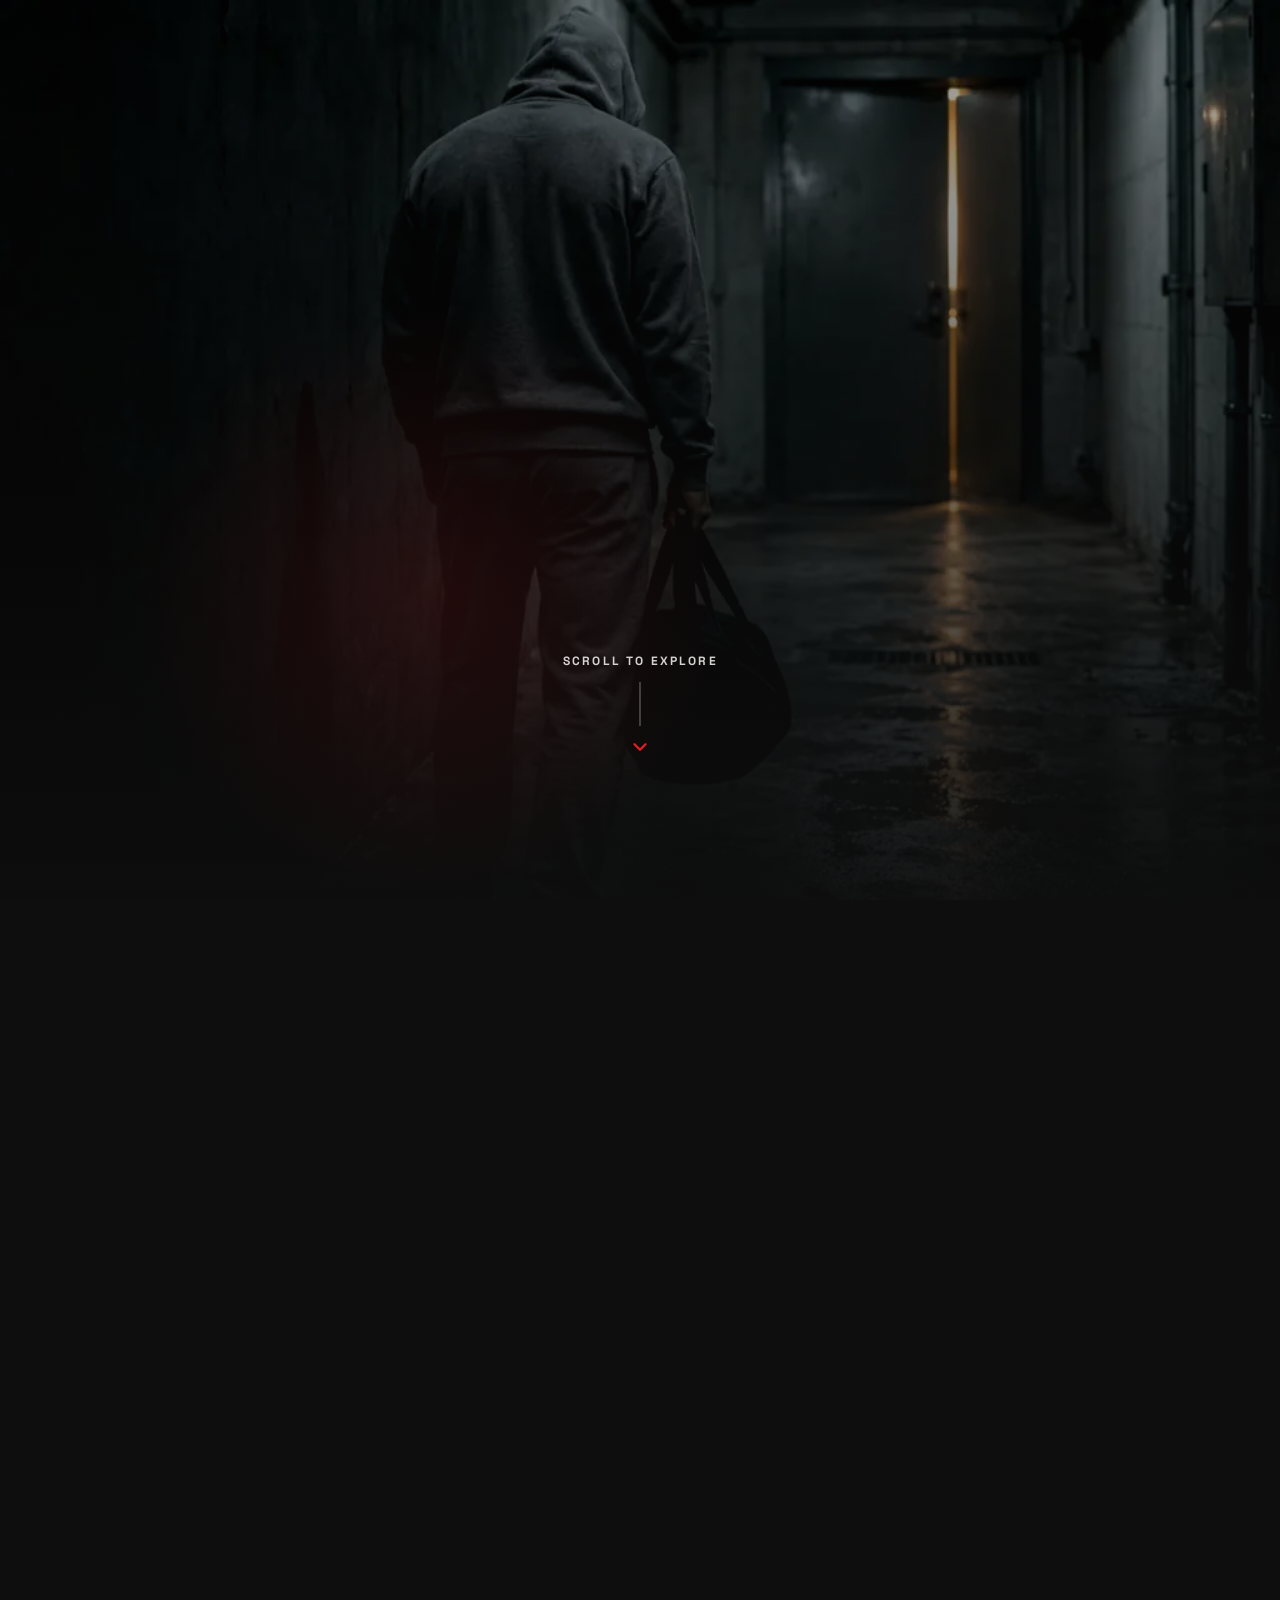
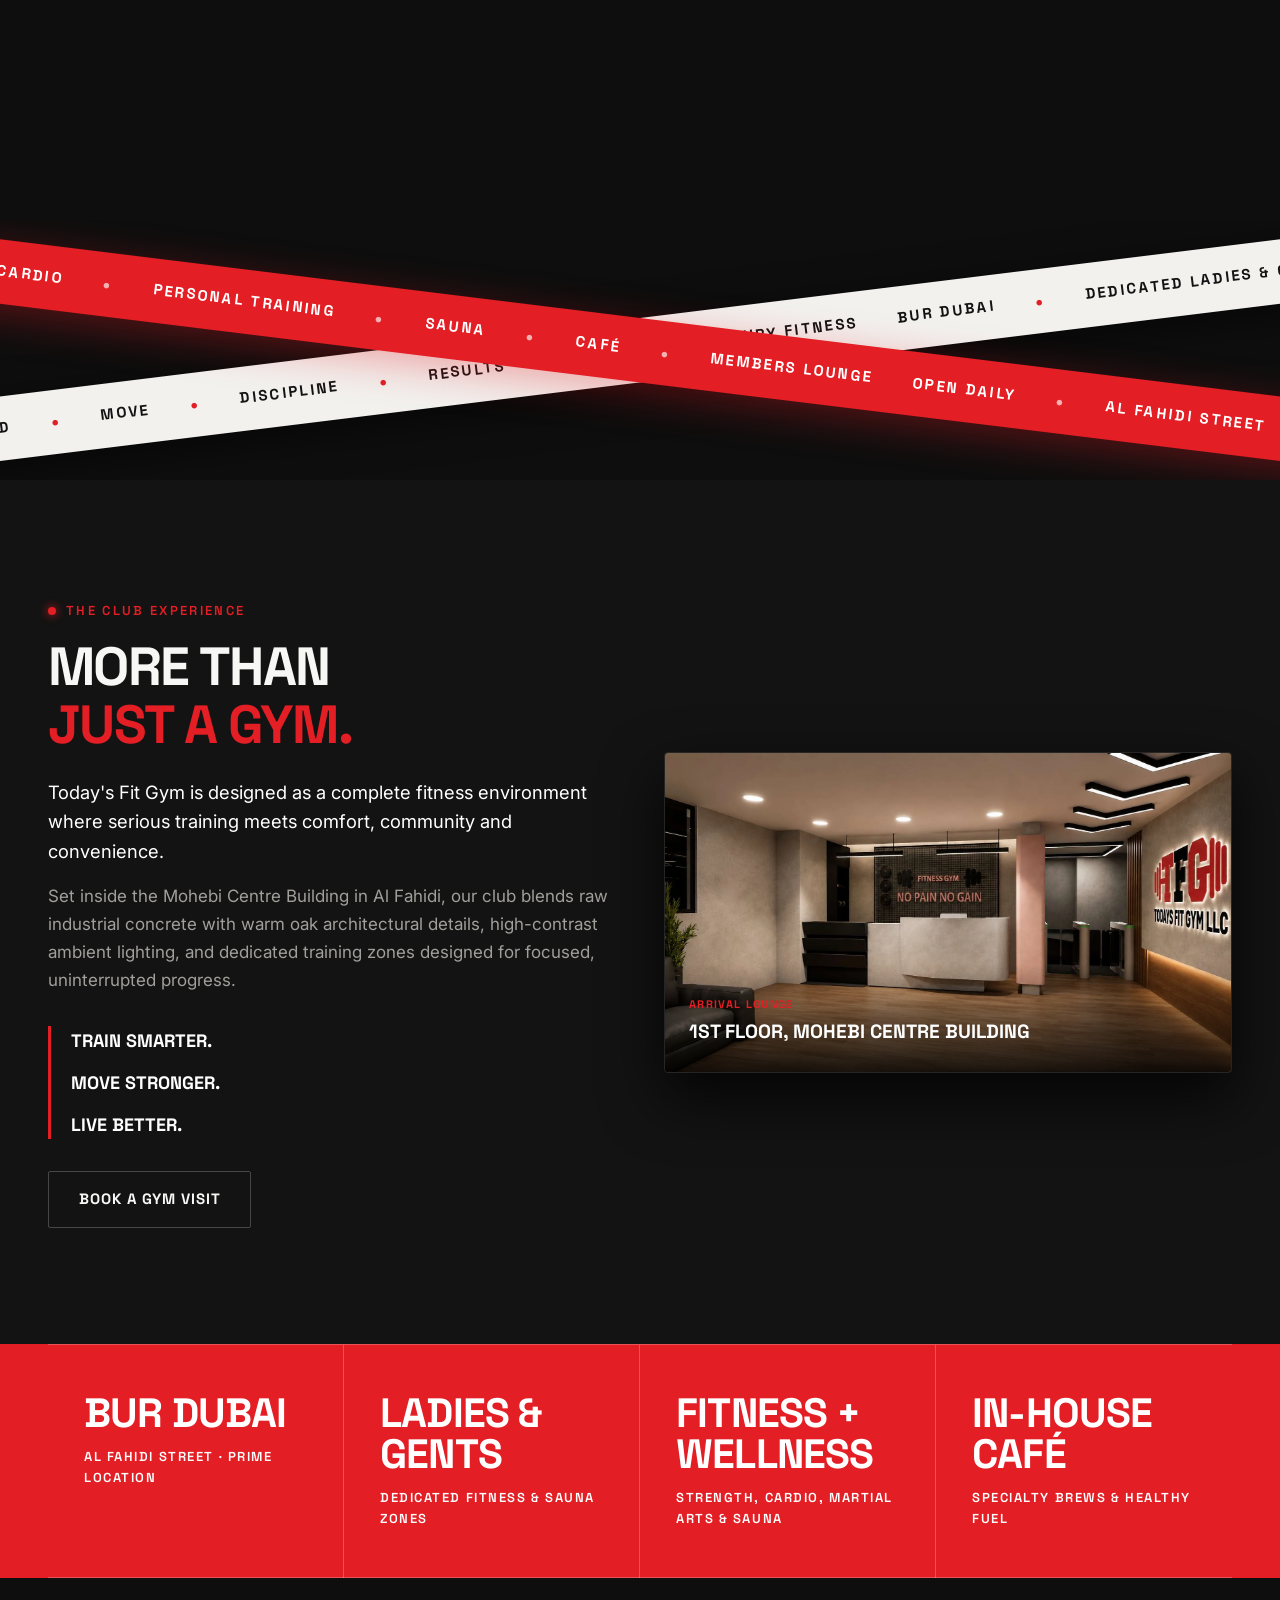
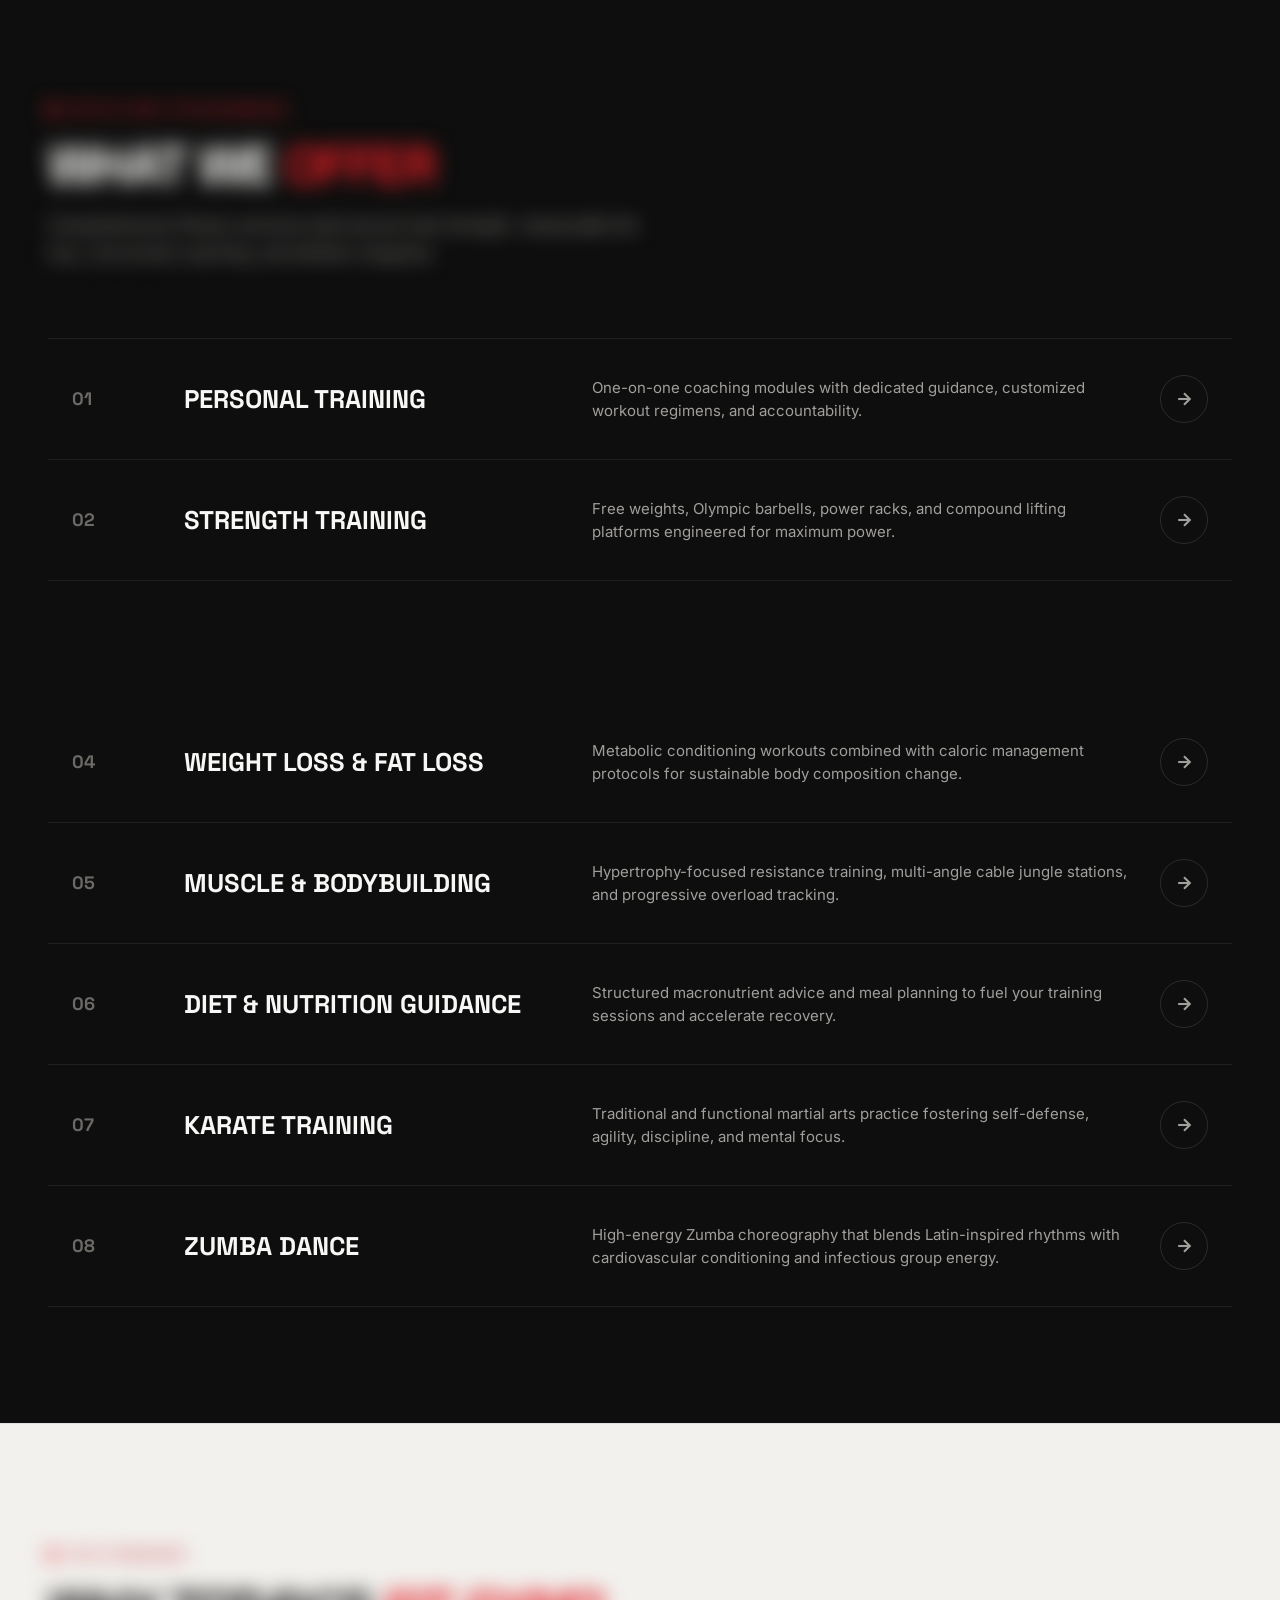
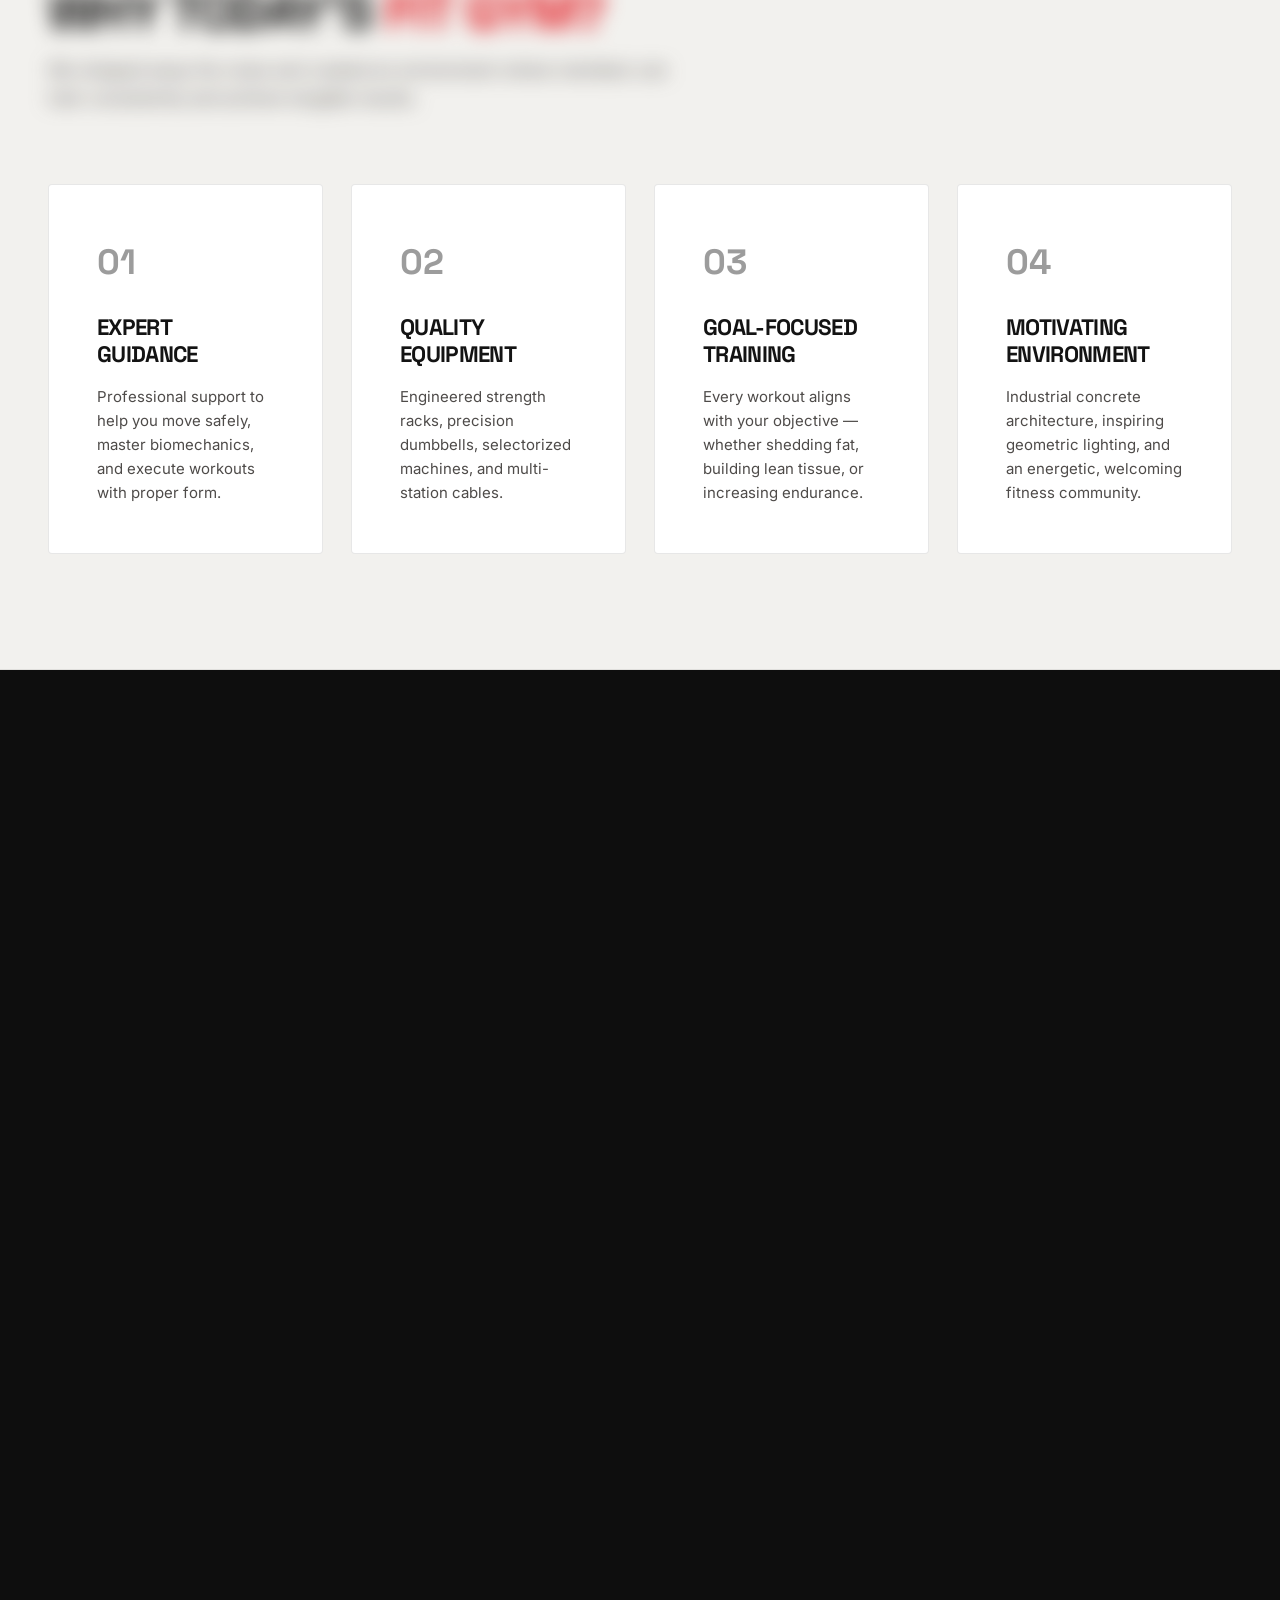
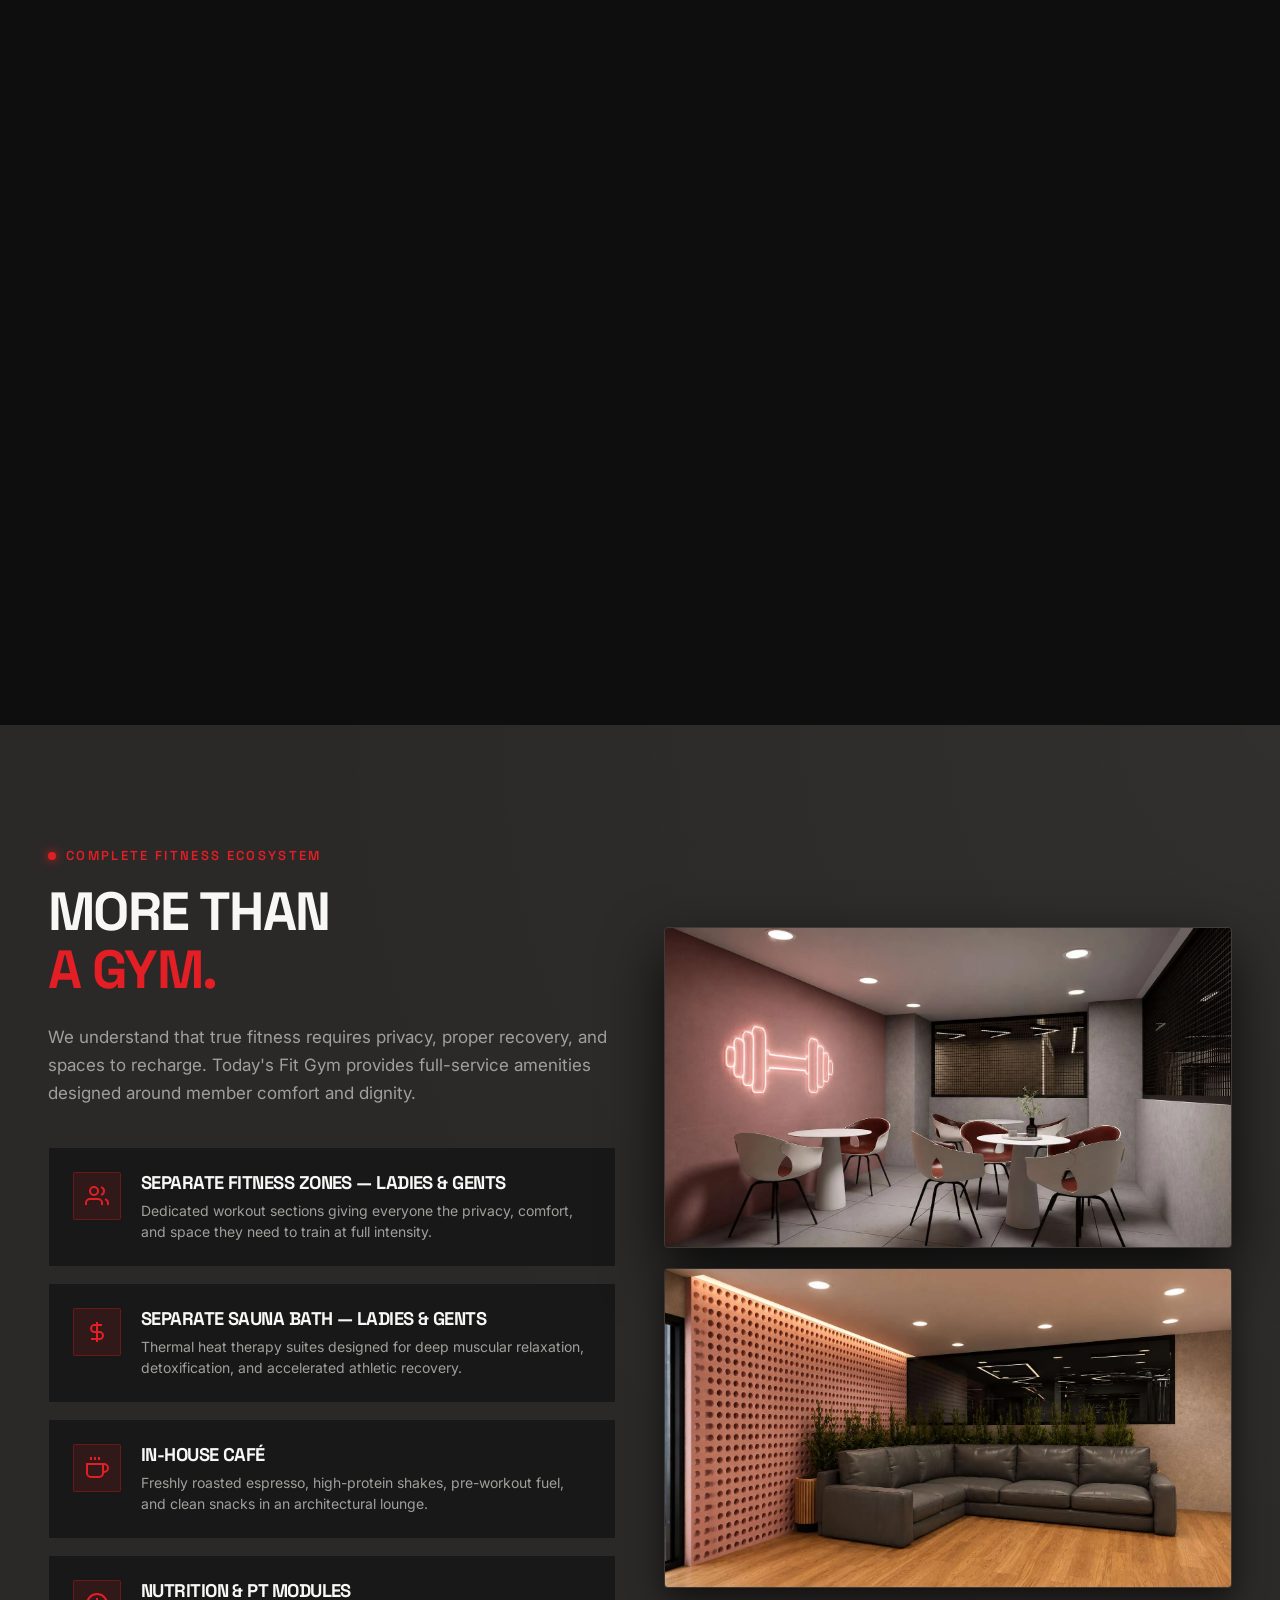
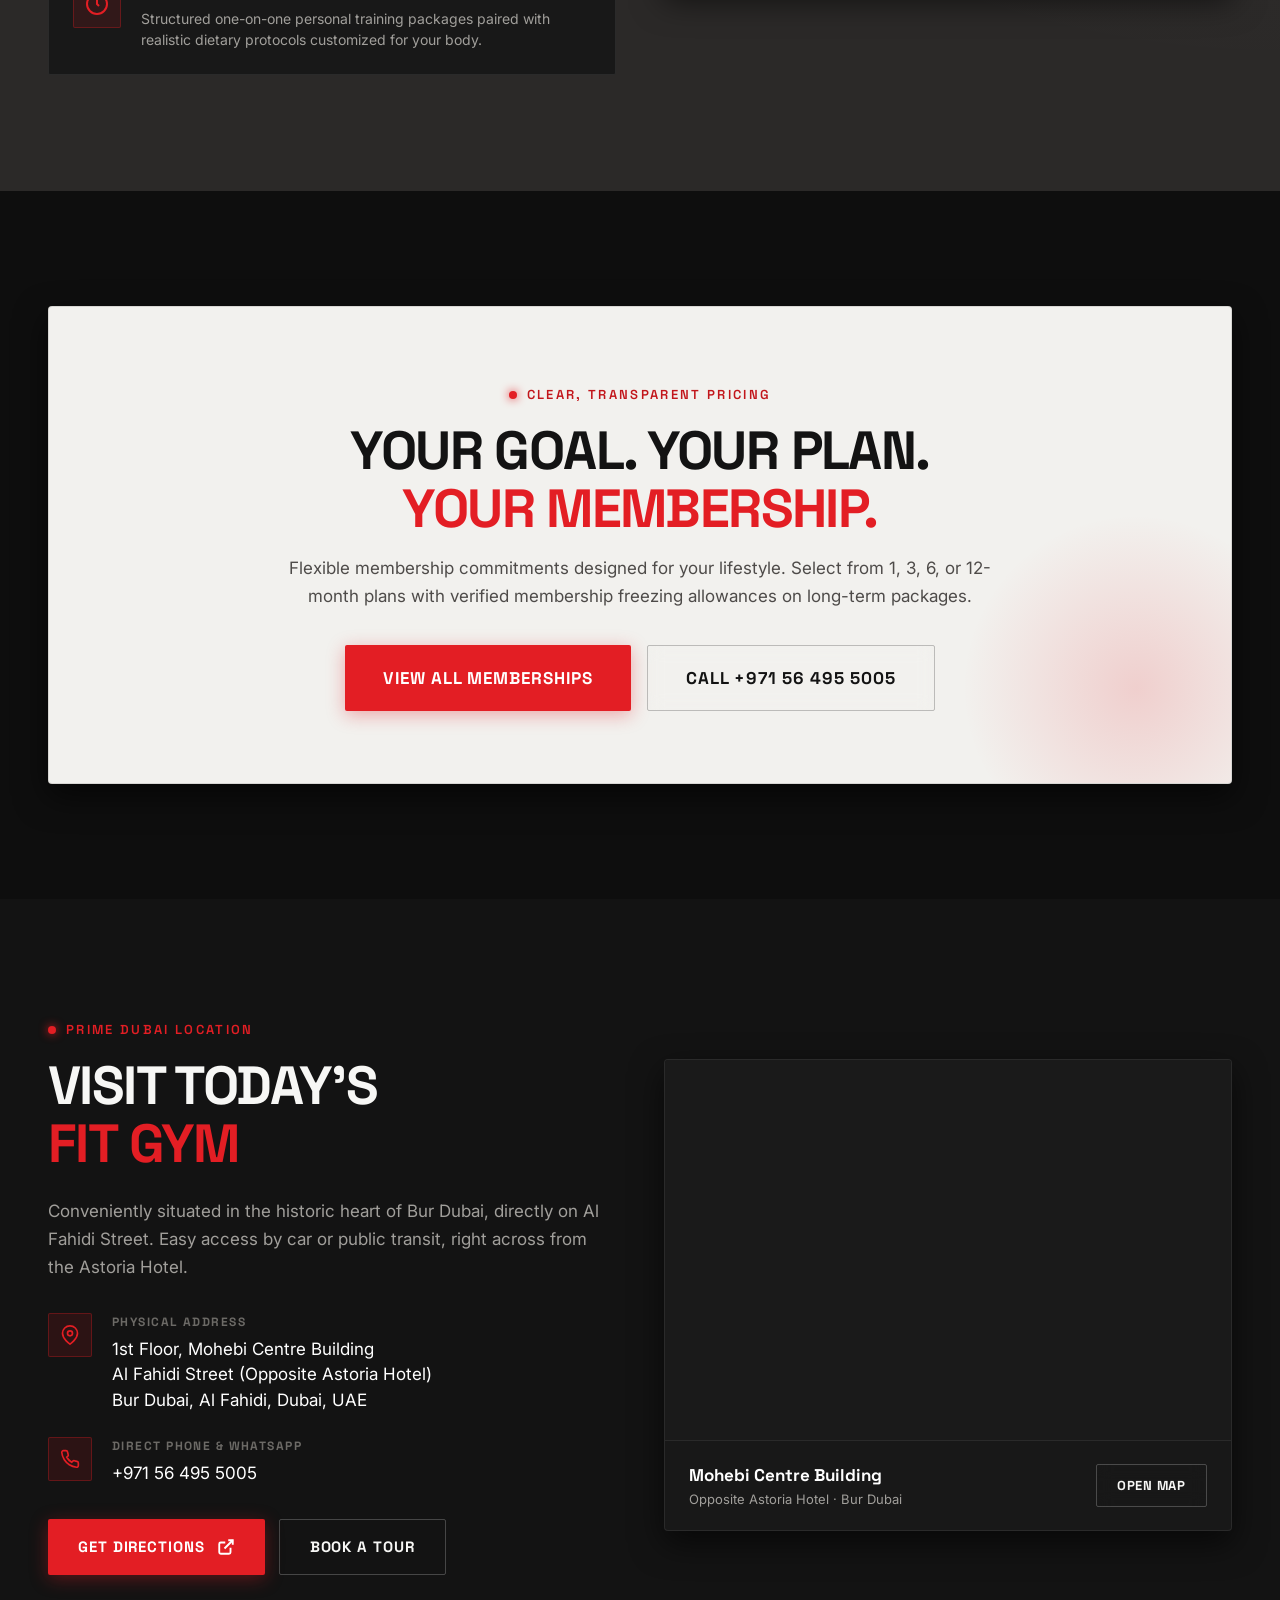
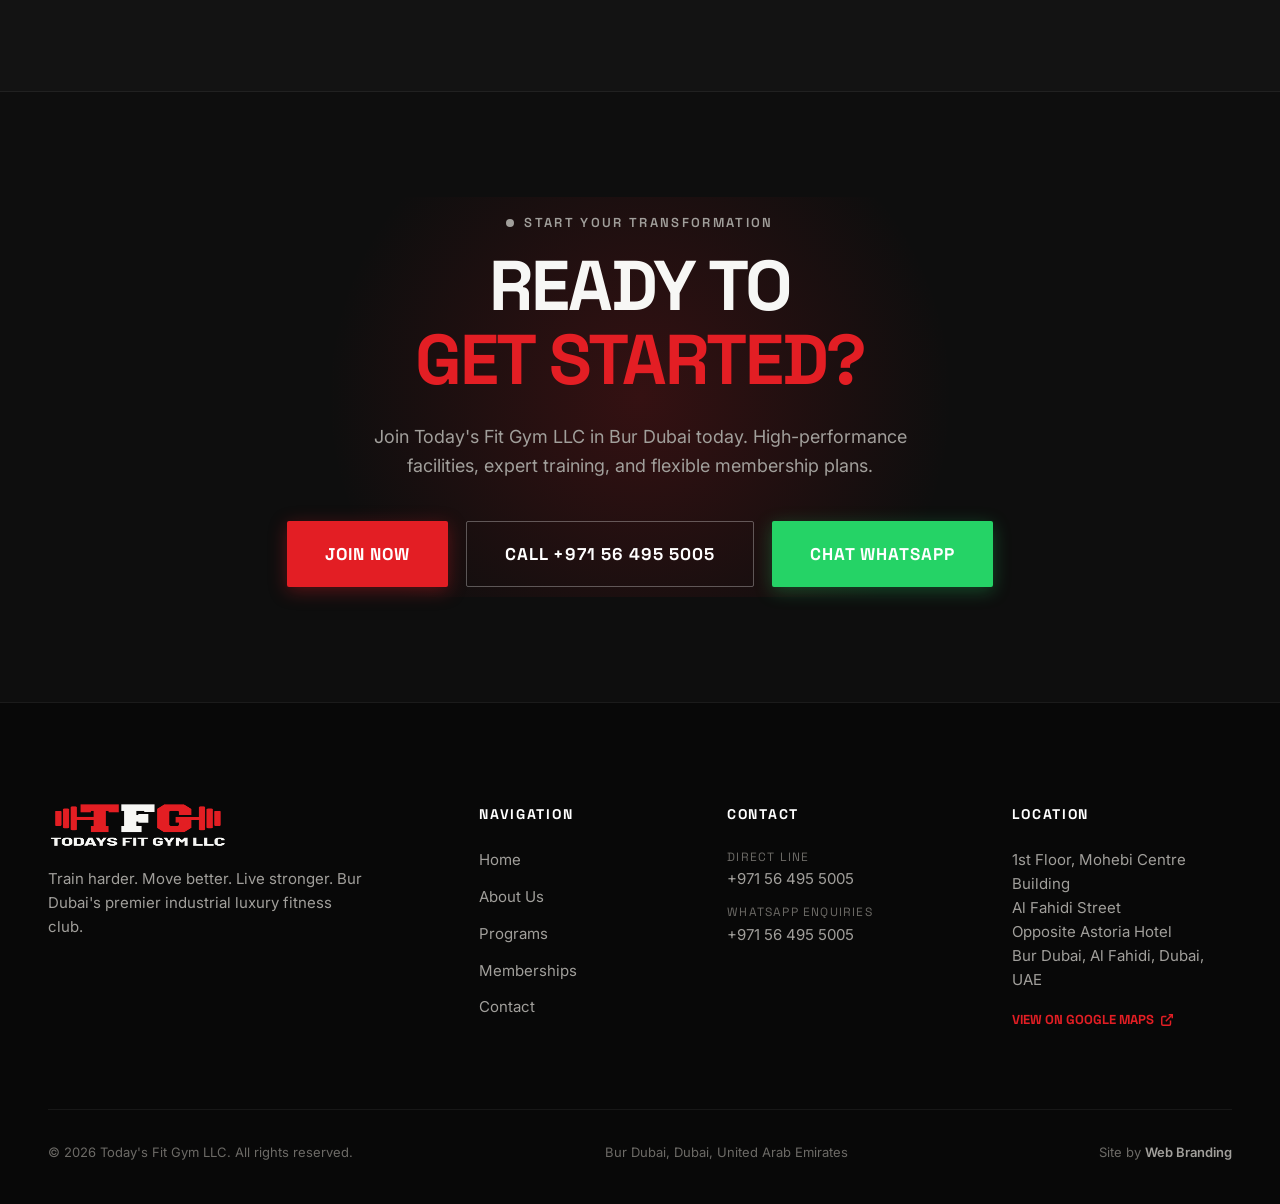
==== commit e7723dc0: "chore(contact): change phone and WhatsApp number to +971 56 495 5005 Replaces +971 58 258 6548 every" ====
--- a/index.html
+++ b/index.html
@@ -46,7 +46,7 @@
     "name": "Today's Fit Gym LLC",
     "image": "https://todaysfitgym.com/assets/images/interior/gym_floor_main.webp",
     "url": "https://todaysfitgym.com",
-    "telephone": "+971582586548",
+    "telephone": "+971564955005",
     "priceRange": "AED 180 - AED 1260",
     "address": {
       "@type": "PostalAddress",
@@ -87,13 +87,13 @@
 
       <!-- Header Actions -->
       <div class="header-actions">
-        <a href="tel:+971582586548" class="header-phone-link" aria-label="Call Today's Fit Gym">
+        <a href="tel:+971564955005" class="header-phone-link" aria-label="Call Today's Fit Gym">
           <svg viewBox="0 0 24 24" fill="none" stroke="currentColor" stroke-width="2" stroke-linecap="round" stroke-linejoin="round">
             <path d="M22 16.92v3a2 2 0 0 1-2.18 2 19.79 19.79 0 0 1-8.63-3.07 19.5 19.5 0 0 1-6-6 19.79 19.79 0 0 1-3.07-8.67A2 2 0 0 1 4.11 2h3a2 2 0 0 1 2 1.72 12.84 12.84 0 0 0 .7 2.81 2 2 0 0 1-.45 2.11L8.09 9.91a16 16 0 0 0 6 6l1.27-1.27a2 2 0 0 1 2.11-.45 12.84 12.84 0 0 0 2.81.7A2 2 0 0 1 22 16.92z"/>
           </svg>
-          <span>+971 58 258 6548</span>
+          <span>+971 56 495 5005</span>
         </a>
-        <a href="https://wa.me/971582586548?text=Hello%20Today%27s%20Fit%20Gym%2C%20I%20would%20like%20to%20join.%20Please%20share%20membership%20options%20and%20pricing." target="_blank" rel="noopener" class="btn btn-primary btn-sm">Join Now</a>
+        <a href="https://wa.me/971564955005?text=Hello%20Today%27s%20Fit%20Gym%2C%20I%20would%20like%20to%20join.%20Please%20share%20membership%20options%20and%20pricing." target="_blank" rel="noopener" class="btn btn-primary btn-sm">Join Now</a>
         <button type="button" class="menu-toggle" aria-label="Toggle navigation menu" aria-expanded="false">
           <span></span>
           <span></span>
@@ -130,9 +130,9 @@
       </a>
     </div>
     <div class="mobile-drawer-footer">
-      <a href="https://wa.me/971582586548?text=Hello%20Today%27s%20Fit%20Gym%2C%20I%20would%20like%20to%20join.%20Please%20share%20membership%20options%20and%20pricing." target="_blank" rel="noopener" class="btn btn-primary" style="width: 100%;">Join Now</a>
-      <a href="tel:+971582586548" class="btn btn-secondary" style="width: 100%;">Call +971 58 258 6548</a>
-      <a href="https://wa.me/971582586548?text=Hello%20Today's%20Fit%20Gym%2C%20I%20would%20like%20to%20know%20more%20about%20your%20memberships." target="_blank" rel="noopener" class="btn btn-whatsapp" style="width: 100%;">Chat on WhatsApp</a>
+      <a href="https://wa.me/971564955005?text=Hello%20Today%27s%20Fit%20Gym%2C%20I%20would%20like%20to%20join.%20Please%20share%20membership%20options%20and%20pricing." target="_blank" rel="noopener" class="btn btn-primary" style="width: 100%;">Join Now</a>
+      <a href="tel:+971564955005" class="btn btn-secondary" style="width: 100%;">Call +971 56 495 5005</a>
+      <a href="https://wa.me/971564955005?text=Hello%20Today's%20Fit%20Gym%2C%20I%20would%20like%20to%20know%20more%20about%20your%20memberships." target="_blank" rel="noopener" class="btn btn-whatsapp" style="width: 100%;">Chat on WhatsApp</a>
     </div>
   </div>
 
@@ -161,7 +161,7 @@
           A premium fitness destination in the heart of Bur Dubai, built for people who are serious about getting stronger, healthier and better.
         </p>
         <div class="hero-actions" data-hero-el="actions">
-          <a href="https://wa.me/971582586548?text=Hello%20Today%27s%20Fit%20Gym%2C%20I%20would%20like%20to%20join.%20Please%20share%20membership%20options%20and%20pricing." target="_blank" rel="noopener" class="btn btn-primary btn-lg">
+          <a href="https://wa.me/971564955005?text=Hello%20Today%27s%20Fit%20Gym%2C%20I%20would%20like%20to%20join.%20Please%20share%20membership%20options%20and%20pricing." target="_blank" rel="noopener" class="btn btn-primary btn-lg">
             <span>Join Today</span>
             <svg viewBox="0 0 24 24" fill="none" stroke="currentColor" stroke-width="2.5" stroke-linecap="round" stroke-linejoin="round">
               <line x1="5" y1="12" x2="19" y2="12"></line>
@@ -228,7 +228,7 @@
               <span style="font-family: var(--font-display); font-size: 1.125rem; font-weight: 700; color: #ffffff; text-transform: uppercase;">Move Stronger.</span>
               <span style="font-family: var(--font-display); font-size: 1.125rem; font-weight: 700; color: #ffffff; text-transform: uppercase;">Live Better.</span>
             </div>
-            <a href="https://wa.me/971582586548?text=Hello%20Today%27s%20Fit%20Gym%2C%20I%20would%20like%20to%20book%20a%20gym%20visit%20and%20see%20the%20facility." target="_blank" rel="noopener" class="btn btn-secondary">Book A Gym Visit</a>
+            <a href="https://wa.me/971564955005?text=Hello%20Today%27s%20Fit%20Gym%2C%20I%20would%20like%20to%20book%20a%20gym%20visit%20and%20see%20the%20facility." target="_blank" rel="noopener" class="btn btn-secondary">Book A Gym Visit</a>
           </div>
 
           <div class="reveal reveal-right reveal-delay-2" style="position: relative;">
@@ -648,7 +648,7 @@
             </p>
             <div style="display: flex; gap: 16px; flex-wrap: wrap;">
               <a href="memberships.html" class="btn btn-primary btn-lg">View All Memberships</a>
-              <a href="tel:+971582586548" class="btn btn-secondary btn-lg">Call +971 58 258 6548</a>
+              <a href="tel:+971564955005" class="btn btn-secondary btn-lg">Call +971 56 495 5005</a>
             </div>
           </div>
         </div>
@@ -694,7 +694,7 @@
               <div>
                 <div class="contact-item-label">Direct Phone &amp; WhatsApp</div>
                 <div class="contact-item-val">
-                  <a href="tel:+971582586548" style="color: #ffffff;">+971 58 258 6548</a>
+                  <a href="tel:+971564955005" style="color: #ffffff;">+971 56 495 5005</a>
                 </div>
               </div>
             </div>
@@ -708,7 +708,7 @@
                   <line x1="10" y1="14" x2="21" y2="3"></line>
                 </svg>
               </a>
-              <a href="https://wa.me/971582586548?text=Hello%20Today%27s%20Fit%20Gym%2C%20I%20would%20like%20to%20book%20a%20tour%20of%20the%20gym%20in%20Bur%20Dubai." target="_blank" rel="noopener" class="btn btn-secondary">Book A Tour</a>
+              <a href="https://wa.me/971564955005?text=Hello%20Today%27s%20Fit%20Gym%2C%20I%20would%20like%20to%20book%20a%20tour%20of%20the%20gym%20in%20Bur%20Dubai." target="_blank" rel="noopener" class="btn btn-secondary">Book A Tour</a>
             </div>
           </div>
 
@@ -755,9 +755,9 @@
           Join Today's Fit Gym LLC in Bur Dubai today. High-performance facilities, expert training, and flexible membership plans.
         </p>
         <div class="cta-actions">
-          <a href="https://wa.me/971582586548?text=Hello%20Today%27s%20Fit%20Gym%2C%20I%20am%20ready%20to%20get%20started.%20Please%20share%20membership%20options%20and%20pricing." target="_blank" rel="noopener" class="btn btn-primary btn-lg">Join Now</a>
-          <a href="tel:+971582586548" class="btn btn-outline-white btn-lg">Call +971 58 258 6548</a>
-          <a href="https://wa.me/971582586548?text=Hello%20Today's%20Fit%20Gym%2C%20I%20am%20ready%20to%20get%20started." target="_blank" rel="noopener" class="btn btn-whatsapp btn-lg">Chat WhatsApp</a>
+          <a href="https://wa.me/971564955005?text=Hello%20Today%27s%20Fit%20Gym%2C%20I%20am%20ready%20to%20get%20started.%20Please%20share%20membership%20options%20and%20pricing." target="_blank" rel="noopener" class="btn btn-primary btn-lg">Join Now</a>
+          <a href="tel:+971564955005" class="btn btn-outline-white btn-lg">Call +971 56 495 5005</a>
+          <a href="https://wa.me/971564955005?text=Hello%20Today's%20Fit%20Gym%2C%20I%20am%20ready%20to%20get%20started." target="_blank" rel="noopener" class="btn btn-whatsapp btn-lg">Chat WhatsApp</a>
         </div>
       </div>
     </section>
@@ -794,11 +794,11 @@
           <div class="footer-heading">Contact</div>
           <div class="footer-contact-item">
             <div style="font-family: var(--font-display); font-size: 0.75rem; letter-spacing: 0.1em; color: var(--color-text-dim); text-transform: uppercase;">Direct Line</div>
-            <a href="tel:+971582586548">+971 58 258 6548</a>
+            <a href="tel:+971564955005">+971 56 495 5005</a>
           </div>
           <div class="footer-contact-item">
             <div style="font-family: var(--font-display); font-size: 0.75rem; letter-spacing: 0.1em; color: var(--color-text-dim); text-transform: uppercase;">WhatsApp Enquiries</div>
-            <a href="https://wa.me/971582586548?text=Hello%20Today%27s%20Fit%20Gym%2C%20I%20have%20an%20enquiry%20about%20Today%E2%80%99s%20Fit%20Gym." target="_blank" rel="noopener">+971 58 258 6548</a>
+            <a href="https://wa.me/971564955005?text=Hello%20Today%27s%20Fit%20Gym%2C%20I%20have%20an%20enquiry%20about%20Today%E2%80%99s%20Fit%20Gym." target="_blank" rel="noopener">+971 56 495 5005</a>
           </div>
         </div>
 
